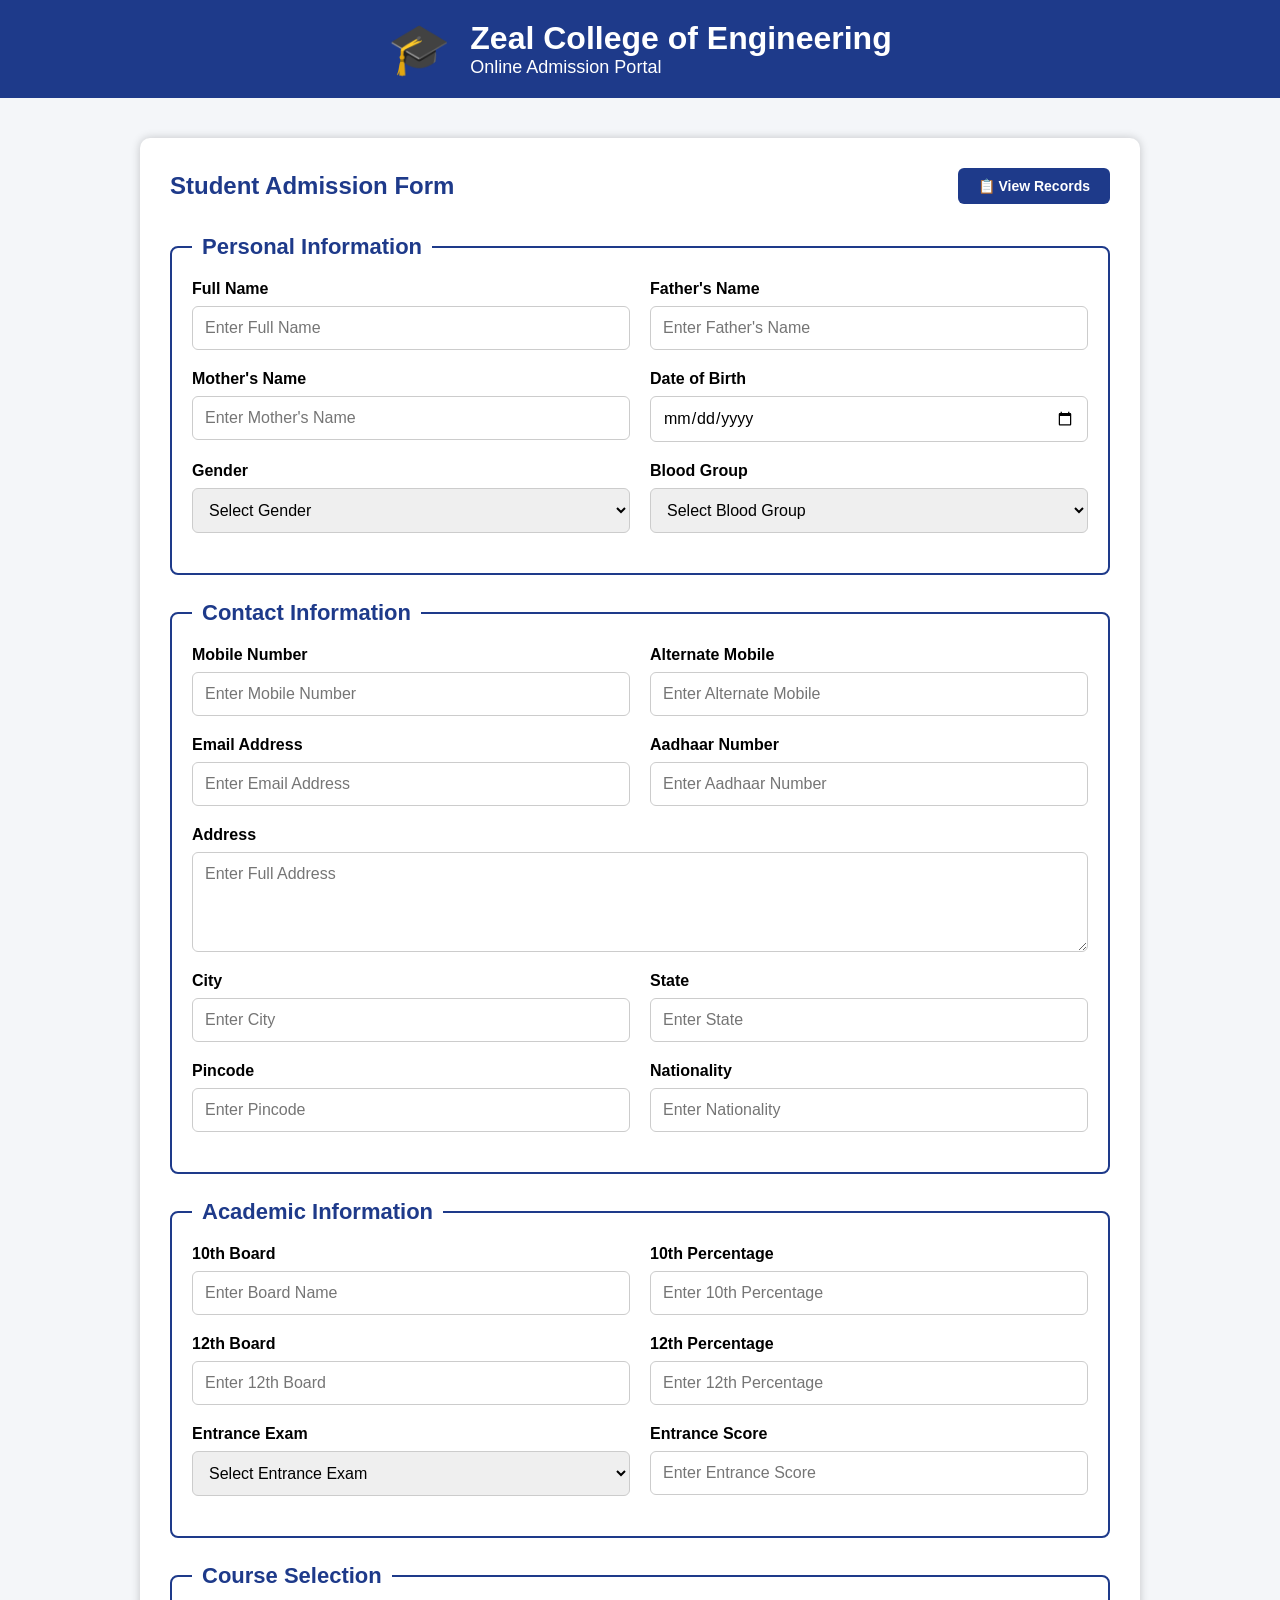
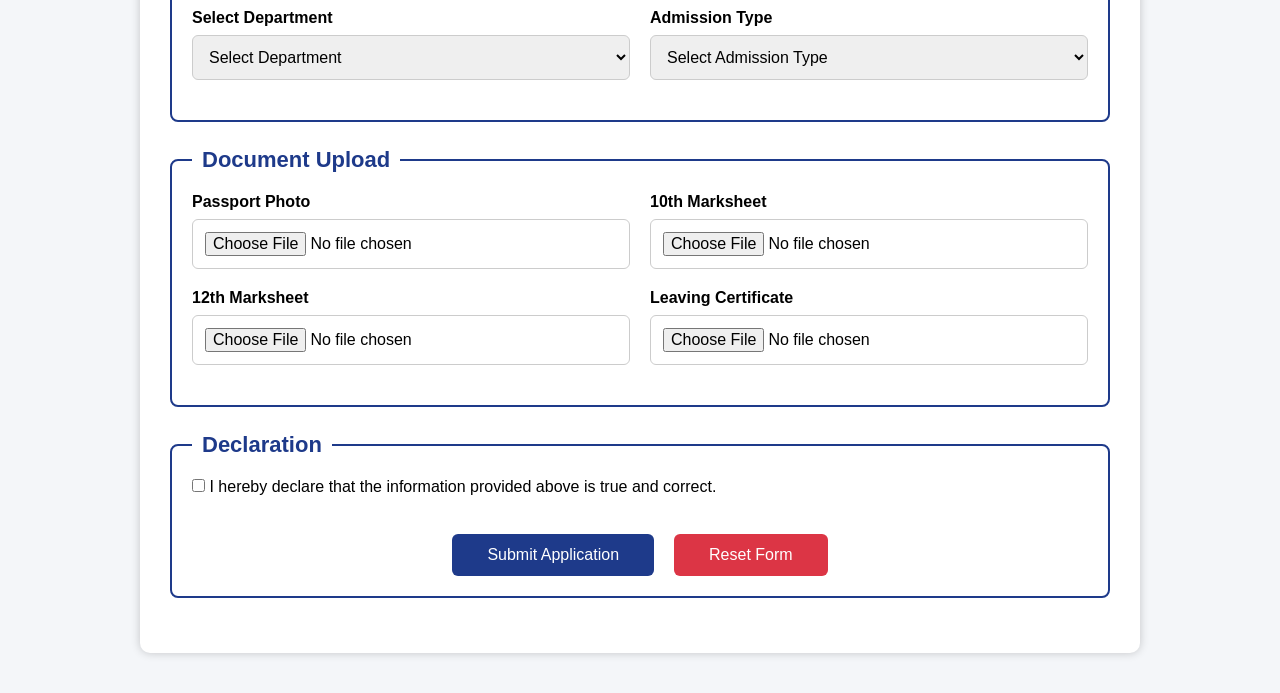
==== frontend/index.html @ 0646f6d4 "Initial commit" ====
<!DOCTYPE html>
<html lang="en">

<head>
    <meta charset="UTF-8">
    <meta name="viewport" content="width=device-width, initial-scale=1.0">
    <title>College Admission Form</title>

    <link rel="stylesheet" href="style.css">
</head>

<body>

    <!-- Header -->
    <header>

        <div class="logo">
            🎓
        </div>

        <div class="college-name">
            <h1>Zeal College of Engineering</h1>
            <p>Online Admission Portal</p>
        </div>

    </header>

    <!-- Main Container -->

    <div class="container">

        <div class="form-header-bar">
            <h2>Student Admission Form</h2>
            <a href="view.html" class="view-records-btn">📋 View Records</a>
        </div>
        <div id="errorMessage" class="error-box" style="display: none;"></div>

<form id="admissionForm">

    <fieldset>

        <legend>Personal Information</legend>
        

        <div class="form-group">

            <div class="input-box">
                <label>Full Name</label>
                <input type="text" id="fullName" placeholder="Enter Full Name" required>
            </div>

            <div class="input-box">
                <label>Father's Name</label>
                <input type="text" id="fatherName" placeholder="Enter Father's Name" required>
            </div>

        </div>

        <div class="form-group">

            <div class="input-box">
                <label>Mother's Name</label>
                <input type="text" id="motherName" placeholder="Enter Mother's Name" required>
            </div>

            <div class="input-box">
                <label>Date of Birth</label>
                <input type="date" id="dob" required>
            </div>

        </div>

        <div class="form-group">

            <div class="input-box">
                <label>Gender</label>

               <select id="gender" required>
             <option value="">Select Gender</option>
             <option>Male</option>
             <option>Female</option>
             <option>Other</option>
                 </select>

            </div>

            <div class="input-box">
                <label>Blood Group</label>

               <select id="bloodGroup" required>
                  <option value="">Select Blood Group</option>
                  <option>A+</option>
                  <option>A-</option>
                  <option>B+</option>
                  <option>B-</option>
                  <option>AB+</option>
                  <option>AB-</option>
                  <option>O+</option>
                  <option>O-</option>
              </select>

            </div>

        </div>

    </fieldset>
    <fieldset>

    <legend>Contact Information</legend>

    <div class="form-group">

        <div class="input-box">
            <label>Mobile Number</label>
           <input type="tel" id="mobile" placeholder="Enter Mobile Number" required>
        </div>

        <div class="input-box">
            <label>Alternate Mobile</label>
           <input type="tel" id="altMobile" placeholder="Enter Alternate Mobile">
        </div>

    </div>

    <div class="form-group">

        <div class="input-box">
            <label>Email Address</label>
         <input type="email" id="email" placeholder="Enter Email Address" required>
        </div>

        <div class="input-box">
            <label>Aadhaar Number</label>
            <input type="text" id="aadhaar" placeholder="Enter Aadhaar Number" required>
        </div>

    </div>

    <div class="form-group">

        <div class="input-box">
            <label>Address</label>
            <textarea id="address" placeholder="Enter Full Address" required></textarea>
        </div>

    </div>

    <div class="form-group">

        <div class="input-box">
            <label>City</label>
           <input type="text" id="city" placeholder="Enter City" required>
        </div>

        <div class="input-box">
            <label>State</label>
            <input type="text" id="state" placeholder="Enter State" required>
        </div>

    </div>

    <div class="form-group">

        <div class="input-box">
            <label>Pincode</label>
          <input type="text" id="pincode" placeholder="Enter Pincode" required>
        </div>

        <div class="input-box">
            <label>Nationality</label>
            <input type="text" id="nationality" placeholder="Enter Nationality" required>
        </div>

    </div>

</fieldset>
<fieldset>

    <legend>Academic Information</legend>

    <div class="form-group">

        <div class="input-box">
            <label>10th Board</label>
       <input type="text" id="board10" placeholder="Enter Board Name" required>
        </div>

        <div class="input-box">
            <label>10th Percentage</label>

                 <input
                       type="number"
                       id="percentage10"
                       placeholder="Enter 10th Percentage"
                       min="0"
                       max="100"
                       required>
              </div>

         </div>

    <div class="form-group">

        <div class="input-box">
            <label>12th Board</label>
            <input type="text" id="board12" placeholder="Enter 12th Board" required>
        </div>

        <div class="input-box">
            <label>12th Percentage</label>
           <input type="number" id="percentage12" placeholder="Enter 12th Percentage" min="0" max="100" required>
        </div>

    </div>

    <div class="form-group">

        <div class="input-box">
            <label>Entrance Exam</label>

            <select id="entranceExam" required>
                    <option value="">Select Entrance Exam</option>
                    <option>MHT-CET</option>
                    <option>JEE</option>
                    <option>NEET</option>
                    <option>Other</option>
            </select>
        </div>

        <div class="input-box">
            <label>Entrance Score</label>
           <input type="number" id="entranceScore" placeholder="Enter Entrance Score" required>
        </div>

    </div>

</fieldset>
<fieldset>

    <legend>Course Selection</legend>

    <div class="form-group">

        <div class="input-box">

            <label>Select Department</label>

           <select id="department" required>
                    <option value="">Select Department</option>
                    <option>Computer Engineering</option>
                    <option>Information Technology</option>
                    <option>Artificial Intelligence & Data Science</option>
                    <option>Electronics & Telecommunication</option>
                    <option>Mechanical Engineering</option>
                    <option>Civil Engineering</option>
           </select>

        </div>

        <div class="input-box">

            <label>Admission Type</label>

            <select id="admissionType" required>
                     <option value="">Select Admission Type</option>
                     <option>CAP</option>
                     <option>Management</option>
                     <option>NRI</option>
            </select>

        </div>

    </div>

</fieldset>
<fieldset>

    <legend>Document Upload</legend>

    <div class="form-group">

        <div class="input-box">
            <label>Passport Photo</label>
           <input type="file" id="photo" accept="image/*">
        </div>

        <div class="input-box">
            <label>10th Marksheet</label>
            <input type="file" id="marksheet10">
        </div>

    </div>

    <div class="form-group">

        <div class="input-box">
            <label>12th Marksheet</label>
            <input type="file" id="marksheet12">
        </div>

        <div class="input-box">
            <label>Leaving Certificate</label>
            <input type="file" id="leavingCertificate">
        </div>

    </div>

</fieldset>
<fieldset>

    <legend>Declaration</legend>

    <label>

       <input type="checkbox" id="declaration" required>

        I hereby declare that the information provided above is true and correct.

    </label>

    <br><br>

    <div class="button-group">

        <button type="submit" class="submit-btn">
            Submit Application
        </button>

        <button type="reset" class="reset-btn">
            Reset Form
        </button>

    </div>

</fieldset>

</form>

</div>

<script src="script.js"></script>

</body>
</html>
---- frontend/style.css ----
*{
    margin:0;
    padding:0;
    box-sizing:border-box;
    font-family:Arial, Helvetica, sans-serif;
}

body{
    background:#f4f6f9;
}

header{
    background:#1e3a8a;
    color:white;
    display:flex;
    align-items:center;
    justify-content:center;
    gap:20px;
    padding:20px;
}

.logo{
    font-size:50px;
}

.college-name h1{
    font-size:32px;
}

.college-name p{
    font-size:18px;
}

.container{
    width:80%;
    max-width:1000px;
    margin:40px auto;
    background:white;
    padding:30px;
    border-radius:10px;
    box-shadow:0 0 10px rgba(0,0,0,0.2);
}

.container h2{
    text-align:center;
    color:#1e3a8a;
}

form{
    margin-top:30px;
}

fieldset{
    border:2px solid #1e3a8a;
    padding:20px;
    border-radius:8px;
    margin-bottom:25px;
}

legend{
    font-size:22px;
    font-weight:bold;
    color:#1e3a8a;
    padding:0 10px;
}

.form-group{
    display:flex;
    gap:20px;
    margin-bottom:20px;
}

.input-box{
    flex:1;
    display:flex;
    flex-direction:column;
}

.input-box label{
    font-weight:bold;
    margin-bottom:8px;
}

.input-box input,
.input-box select{
    padding:12px;
    border:1px solid #ccc;
    border-radius:6px;
    font-size:16px;
}

.input-box input:focus,
.input-box select:focus{
    outline:none;
    border-color:#1e3a8a;
}

.input-box textarea{
    width:100%;
    min-height:100px;
    padding:12px;
    border:1px solid #ccc;
    border-radius:6px;
    font-size:16px;
    resize:vertical;
}

.input-box textarea:focus{
    outline:none;
    border-color:#1e3a8a;
}

.button-group{
    display:flex;
    justify-content:center;
    gap:20px;
    margin-top:20px;
}

.submit-btn,
.reset-btn{
    padding:12px 35px;
    border:none;
    border-radius:6px;
    font-size:16px;
    cursor:pointer;
    transition:.3s;
}

.submit-btn{
    background:#1e3a8a;
    color:white;
}

.submit-btn:hover{
    background:#163172;
}

.reset-btn{
    background:#dc3545;
    color:white;
}

.reset-btn:hover{
    background:#b02a37;
}

/* Form Header Bar */

.form-header-bar {
    display: flex;
    justify-content: space-between;
    align-items: center;
    margin-bottom: 20px;
    flex-wrap: wrap;
    gap: 15px;
}

.view-records-btn,
.add-btn,
.export-btn {
    background: #1e3a8a;
    color: white;
    text-decoration: none;
    padding: 10px 20px;
    border-radius: 6px;
    font-weight: bold;
    font-size: 14px;
    border: none;
    cursor: pointer;
    transition: background 0.3s ease, transform 0.2s ease;
    display: inline-flex;
    align-items: center;
    gap: 6px;
}

.export-btn {
    background: #059669;
}

.export-btn:hover {
    background: #047857;
    transform: translateY(-2px);
}

.view-records-btn:hover,
.add-btn:hover {
    background: #163172;
    transform: translateY(-2px);
}

.header-actions {
    display: flex;
    gap: 10px;
    align-items: center;
}

/* View Page Container Width */
.view-container {
    max-width: 1200px;
    width: 92%;
}

/* Admin Dashboard Grid & Cards */
.dashboard-grid {
    display: grid;
    grid-template-columns: repeat(auto-fit, minmax(160px, 1fr));
    gap: 15px;
    margin-top: 25px;
    margin-bottom: 25px;
}

.stat-card {
    background: white;
    padding: 18px 15px;
    border-radius: 10px;
    box-shadow: 0 4px 12px rgba(0, 0, 0, 0.05);
    display: flex;
    align-items: center;
    gap: 15px;
    border-left: 5px solid #1e3a8a;
    transition: transform 0.2s ease, box-shadow 0.2s ease;
}

.stat-card:hover {
    transform: translateY(-3px);
    box-shadow: 0 6px 16px rgba(0, 0, 0, 0.1);
}

.stat-icon {
    font-size: 28px;
    background: #f1f5f9;
    width: 48px;
    height: 48px;
    border-radius: 50%;
    display: flex;
    align-items: center;
    justify-content: center;
    flex-shrink: 0;
}

.stat-info h3 {
    font-size: 22px;
    color: #1e3a8a;
    font-weight: 700;
    line-height: 1.1;
}

.stat-info p {
    font-size: 12px;
    color: #64748b;
    margin-top: 4px;
    font-weight: 600;
}

/* Card Accent Colors */
.card-total { border-left-color: #1e3a8a; }
.card-comp { border-left-color: #2563eb; }
.card-it { border-left-color: #0284c7; }
.card-aids { border-left-color: #7c3aed; }
.card-mech { border-left-color: #d97706; }
.card-civil { border-left-color: #059669; }

/* Controls Bar (Search Box & Add Button) */
.controls-bar {
    display: flex;
    justify-content: space-between;
    align-items: center;
    margin-top: 25px;
    margin-bottom: 20px;
    gap: 15px;
    flex-wrap: wrap;
}

.search-box {
    position: relative;
    flex: 1;
    min-width: 250px;
    max-width: 450px;
}

.search-icon {
    position: absolute;
    left: 12px;
    top: 50%;
    transform: translateY(-50%);
    font-size: 16px;
    color: #666;
}

.search-box input {
    width: 100%;
    padding: 12px 12px 12px 38px;
    border: 2px solid #ddd;
    border-radius: 8px;
    font-size: 15px;
    transition: border-color 0.3s ease, box-shadow 0.3s ease;
}

.search-box input:focus {
    outline: none;
    border-color: #1e3a8a;
    box-shadow: 0 0 8px rgba(30, 58, 138, 0.2);
}

/* Responsive Table */
.table-responsive {
    width: 100%;
    overflow-x: auto;
    border-radius: 8px;
    box-shadow: 0 2px 8px rgba(0, 0, 0, 0.05);
}

table {
    width: 100%;
    border-collapse: collapse;
    margin-top: 10px;
    background: white;
}

table th {
    background: #1e3a8a;
    color: white;
    padding: 15px 12px;
    font-size: 15px;
    text-align: center;
    white-space: nowrap;
}

table td {
    padding: 14px 12px;
    border-bottom: 1px solid #e5e7eb;
    text-align: center;
    font-size: 14px;
    color: #333;
    vertical-align: middle;
}

table tr:nth-child(even) {
    background: #f8fafc;
}

table tr:hover {
    background: #eef2ff;
}

/* Badges */
.badge {
    padding: 5px 10px;
    border-radius: 20px;
    font-size: 13px;
    font-weight: bold;
    display: inline-block;
}

.badge-academic {
    background: #e0f2fe;
    color: #0369a1;
}

.badge-score {
    background: #fef3c7;
    color: #92400e;
}

/* Action Buttons */
.action-cell {
    white-space: nowrap;
}

.btn {
    padding: 6px 12px;
    border: none;
    border-radius: 5px;
    font-size: 13px;
    font-weight: bold;
    cursor: pointer;
    transition: background 0.2s ease, transform 0.1s ease;
    margin: 0 2px;
}

.btn:active {
    transform: scale(0.96);
}

.btn-view {
    background: #0ea5e9;
    color: white;
}

.btn-view:hover {
    background: #0284c7;
}

.btn-edit {
    background: #f59e0b;
    color: white;
}

.btn-edit:hover {
    background: #d97706;
}

.btn-download {
    background: #10b981;
    color: white;
}

.btn-download:hover {
    background: #059669;
}

.btn-delete {
    background: #ef4444;
    color: white;
}

.btn-delete:hover {
    background: #dc2626;
}

/* Empty State */
.empty-state {
    padding: 40px 20px !important;
    text-align: center;
    color: #64748b;
}

.empty-icon {
    font-size: 48px;
    margin-bottom: 10px;
}

.empty-state p {
    font-size: 16px;
    font-weight: 500;
}

/* Modal Styling */
.modal {
    display: none;
    position: fixed;
    top: 0;
    left: 0;
    width: 100%;
    height: 100%;
    background: rgba(0, 0, 0, 0.6);
    z-index: 1000;
    justify-content: center;
    align-items: center;
    padding: 20px;
    animation: fadeIn 0.3s ease;
}

@keyframes fadeIn {
    from { opacity: 0; }
    to { opacity: 1; }
}

.modal-content {
    background: white;
    width: 100%;
    max-width: 750px;
    max-height: 90vh;
    border-radius: 12px;
    overflow-y: auto;
    box-shadow: 0 10px 30px rgba(0, 0, 0, 0.3);
    animation: slideDown 0.3s ease;
    display: flex;
    flex-direction: column;
}

@keyframes slideDown {
    from { transform: translateY(-30px); }
    to { transform: translateY(0); }
}

.modal-header {
    background: #1e3a8a;
    color: white;
    padding: 18px 24px;
    display: flex;
    justify-content: space-between;
    align-items: center;
    border-top-left-radius: 12px;
    border-top-right-radius: 12px;
}

.modal-header h3 {
    margin: 0;
    font-size: 20px;
}

.close-btn {
    font-size: 28px;
    font-weight: bold;
    cursor: pointer;
    color: white;
    line-height: 1;
    transition: color 0.2s;
}

.close-btn:hover {
    color: #cbd5e1;
}

.modal-body {
    padding: 24px;
    display: flex;
    flex-direction: column;
    gap: 20px;
}

.detail-section {
    background: #f8fafc;
    border-left: 4px solid #1e3a8a;
    padding: 15px;
    border-radius: 6px;
}

.detail-section h4 {
    color: #1e3a8a;
    margin-bottom: 12px;
    font-size: 16px;
    border-bottom: 1px solid #e2e8f0;
    padding-bottom: 6px;
}

.detail-grid {
    display: grid;
    grid-template-columns: repeat(auto-fit, minmax(220px, 1fr));
    gap: 10px 15px;
    font-size: 14px;
    color: #334155;
}

.modal-footer {
    padding: 15px 24px;
    border-top: 1px solid #e2e8f0;
    display: flex;
    justify-content: flex-end;
}

.modal-close-btn {
    background: #64748b;
    color: white;
    border: none;
    padding: 10px 24px;
    border-radius: 6px;
    cursor: pointer;
    font-weight: bold;
    font-size: 14px;
    transition: background 0.2s;
}

.modal-close-btn:hover {
    background: #475569;
}

/* Error Message Box */

.error-box{
    background:#fdecea;
    color:#b00020;
    border-left:6px solid #dc3545;
    padding:15px 20px;
    margin-bottom:20px;
    border-radius:8px;
    font-size:16px;
    line-height:1.8;
    font-weight:500;
}

.error-box ul{
    margin-top:10px;
    margin-left:20px;
}

.error-box li{
    margin-bottom:5px;
}

/* Responsive Styles */
@media (max-width: 768px) {
    .form-group {
        flex-direction: column;
        gap: 15px;
    }

    .container {
        width: 95%;
        padding: 20px;
    }

    .controls-bar {
        flex-direction: column;
        align-items: stretch;
    }

    .search-box {
        max-width: 100%;
    }

    .detail-grid {
        grid-template-columns: 1fr;
    }

    .modal-profile-card {
        flex-direction: column;
        text-align: center;
    }
}

/* Student Passport Photo & Modal Profile Header */
.modal-profile-card {
    display: flex;
    align-items: center;
    gap: 20px;
    background: #f1f5f9;
    padding: 16px 20px;
    border-radius: 10px;
    border: 1px solid #e2e8f0;
}

.passport-photo-wrapper {
    width: 100px;
    height: 120px;
    border-radius: 8px;
    overflow: hidden;
    background: #e2e8f0;
    display: flex;
    justify-content: center;
    align-items: center;
    border: 3px solid #1e3a8a;
    box-shadow: 0 4px 10px rgba(0, 0, 0, 0.1);
    flex-shrink: 0;
}

.passport-photo-img {
    width: 100%;
    height: 100%;
    object-fit: cover;
}

.passport-photo-placeholder {
    font-size: 40px;
    color: #94a3b8;
}

.modal-profile-info {
    display: flex;
    flex-direction: column;
    gap: 4px;
}

.modal-profile-info h3 {
    margin: 0;
    color: #1e3a8a;
    font-size: 22px;
}

.modal-profile-info p {
    margin: 0;
    color: #475569;
    font-size: 14px;
    font-weight: 500;
}

/* Document View Action Buttons */
.document-grid {
    display: grid;
    grid-template-columns: repeat(auto-fit, minmax(220px, 1fr));
    gap: 12px;
    margin-top: 8px;
}

.doc-btn {
    display: inline-flex;
    align-items: center;
    justify-content: center;
    gap: 8px;
    padding: 10px 16px;
    border-radius: 6px;
    font-size: 13px;
    font-weight: 600;
    text-decoration: none;
    transition: all 0.2s ease;
    cursor: pointer;
    box-shadow: 0 2px 4px rgba(0,0,0,0.05);
}

.doc-btn-photo {
    background: #3b82f6;
    color: white;
}
.doc-btn-photo:hover {
    background: #2563eb;
    color: white;
}

.doc-btn-pdf {
    background: #0d9488;
    color: white;
}
.doc-btn-pdf:hover {
    background: #0f766e;
    color: white;
}

.doc-btn-disabled {
    background: #e2e8f0;
    color: #94a3b8;
    border: 1px dashed #cbd5e1;
    cursor: not-allowed;
    box-shadow: none;
}

/* Delete Confirmation Modal Styling */
.delete-modal-content {
    max-width: 440px;
    text-align: center;
    padding: 24px;
    border-radius: 12px;
}

.delete-modal-header {
    display: flex;
    flex-direction: column;
    align-items: center;
    gap: 8px;
    margin-bottom: 12px;
}

.delete-icon {
    font-size: 42px;
}

.delete-modal-header h3 {
    margin: 0;
    color: #991b1b;
    font-size: 20px;
}

.delete-modal-body p {
    color: #475569;
    font-size: 15px;
    line-height: 1.5;
    margin-bottom: 24px;
}

.delete-modal-footer {
    display: flex;
    justify-content: center;
    gap: 12px;
}

.btn-cancel {
    background: #e2e8f0;
    color: #334155;
    border: none;
    padding: 10px 22px;
    border-radius: 6px;
    font-weight: 600;
    font-size: 14px;
    cursor: pointer;
    transition: background 0.2s;
}
.btn-cancel:hover {
    background: #cbd5e1;
}

.btn-confirm-delete {
    background: #dc2626;
    color: white;
    border: none;
    padding: 10px 22px;
    border-radius: 6px;
    font-weight: 600;
    font-size: 14px;
    cursor: pointer;
    transition: background 0.2s;
}
.btn-confirm-delete:hover {
    background: #b91c1c;
}

/* Toast Notifications Container & Styling */
.toast-container {
    position: fixed;
    bottom: 24px;
    right: 24px;
    z-index: 2000;
    display: flex;
    flex-direction: column;
    gap: 10px;
}

.toast {
    display: flex;
    align-items: center;
    gap: 10px;
    padding: 14px 20px;
    border-radius: 8px;
    color: white;
    font-weight: 600;
    font-size: 14px;
    box-shadow: 0 4px 14px rgba(0, 0, 0, 0.18);
    animation: toastIn 0.3s ease forwards;
}

.toast-success {
    background: #059669; /* Emerald Green */
}

.toast-error {
    background: #dc2626; /* Crimson Red */
}

@keyframes toastIn {
    from { opacity: 0; transform: translateY(20px); }
    to { opacity: 1; transform: translateY(0); }
}

.toast-fade-out {
    animation: toastOut 0.3s ease forwards;
}

@keyframes toastOut {
    from { opacity: 1; transform: translateY(0); }
    to { opacity: 0; transform: translateY(20px); }
}

/* Analytics Dashboard Tags & Micro-animations */
.growth-tag {
    display: inline-block;
    font-size: 11px;
    font-weight: 600;
    padding: 3px 8px;
    border-radius: 12px;
    margin-top: 6px;
}

.tag-positive {
    background: #dcfce7;
    color: #15803d;
}

.tag-neutral {
    background: #e2e8f0;
    color: #475569;
}

.tag-info {
    background: #dbeafe;
    color: #1d4ed8;
}

/* Charts Grid Layout */
.charts-grid {
    display: grid;
    grid-template-columns: repeat(auto-fit, minmax(420px, 1fr));
    gap: 20px;
    margin-top: 25px;
    margin-bottom: 25px;
}

.chart-card {
    background: white;
    padding: 20px;
    border-radius: 12px;
    box-shadow: 0 4px 15px rgba(0, 0, 0, 0.05);
    border: 1px solid #e2e8f0;
    transition: transform 0.2s ease, box-shadow 0.2s ease;
}

.chart-card:hover {
    transform: translateY(-2px);
    box-shadow: 0 8px 25px rgba(0, 0, 0, 0.08);
}

.chart-card h4 {
    color: #1e3a8a;
    font-size: 16px;
    margin-bottom: 15px;
    padding-bottom: 8px;
    border-bottom: 2px solid #f1f5f9;
}

.chart-container {
    position: relative;
    height: 260px;
    width: 100%;
}

/* Key Statistics Panel */
.key-stats-panel {
    display: grid;
    grid-template-columns: repeat(auto-fit, minmax(190px, 1fr));
    gap: 15px;
    margin-bottom: 25px;
}

.key-stat-box {
    background: linear-gradient(135deg, #ffffff 0%, #f8fafc 100%);
    border: 1px solid #e2e8f0;
    padding: 16px;
    border-radius: 10px;
    display: flex;
    align-items: center;
    gap: 14px;
    box-shadow: 0 2px 8px rgba(0, 0, 0, 0.04);
}

.key-stat-icon {
    font-size: 28px;
    background: #e0e7ff;
    padding: 10px;
    border-radius: 10px;
    display: flex;
    align-items: center;
    justify-content: center;
}

.key-stat-box small {
    color: #64748b;
    font-size: 12px;
    font-weight: 500;
    display: block;
    margin-bottom: 2px;
}

.key-stat-box h4 {
    color: #1e3a8a;
    font-size: 15px;
    margin: 0;
    font-weight: 700;
}

/* Multi-Filter Controls Bar */
.filter-controls {
    display: flex;
    gap: 10px;
    flex-wrap: wrap;
}

.filter-select {
    padding: 10px 14px;
    border: 1px solid #cbd5e1;
    border-radius: 8px;
    font-size: 13px;
    color: #334155;
    background: white;
    outline: none;
    cursor: pointer;
    transition: border-color 0.2s;
}

.filter-select:focus {
    border-color: #2563eb;
}

/* Dark Mode Theme Variables */
body.dark-mode {
    background-color: #0f172a !important;
    color: #f8fafc !important;
}

body.dark-mode .container,
body.dark-mode .profile-card,
body.dark-mode .chart-card,
body.dark-mode .status-banner-card,
body.dark-mode .timeline-container,
body.dark-mode .key-stat-box,
body.dark-mode table,
body.dark-mode .modal-content {
    background-color: #1e293b !important;
    color: #f8fafc !important;
    border-color: #334155 !important;
}

body.dark-mode h1, body.dark-mode h2, body.dark-mode h3, body.dark-mode h4, body.dark-mode td {
    color: #f8fafc !important;
}

/* Floating AI Chatbot Widget */
.ai-widget-fab {
    position: fixed;
    bottom: 25px;
    right: 25px;
    background: linear-gradient(135deg, #2563eb 0%, #0d9488 100%);
    color: white;
    border: none;
    border-radius: 30px;
    padding: 12px 20px;
    font-size: 14px;
    font-weight: 700;
    cursor: pointer;
    box-shadow: 0 10px 25px rgba(37, 99, 235, 0.4);
    z-index: 9999;
    display: flex;
    align-items: center;
    gap: 8px;
    transition: transform 0.2s;
}

.ai-widget-fab:hover {
    transform: scale(1.05);
}

.ai-chat-window {
    position: fixed;
    bottom: 85px;
    right: 25px;
    width: 360px;
    height: 480px;
    background: white;
    border-radius: 16px;
    box-shadow: 0 15px 35px rgba(0,0,0,0.2);
    border: 1px solid #cbd5e1;
    z-index: 9999;
    display: flex;
    flex-direction: column;
    overflow: hidden;
}

.ai-chat-header {
    background: #1e3a8a;
    color: white;
    padding: 14px 18px;
    display: flex;
    justify-content: space-between;
    align-items: center;
}

.ai-chat-header h4 { margin: 0; font-size: 15px; color: white !important; }

.ai-chat-body {
    flex: 1;
    padding: 15px;
    overflow-y: auto;
    display: flex;
    flex-direction: column;
    gap: 10px;
    background: #f8fafc;
}

.ai-msg {
    max-width: 80%;
    padding: 9px 13px;
    border-radius: 12px;
    font-size: 13px;
    line-height: 1.4;
}

.ai-msg-bot {
    background: #e0e7ff;
    color: #1e3a8a;
    align-self: flex-start;
    border-bottom-left-radius: 2px;
}

.ai-msg-user {
    background: #2563eb;
    color: white;
    align-self: flex-end;
    border-bottom-right-radius: 2px;
}

.ai-chat-footer {
    display: flex;
    padding: 10px;
    background: white;
    border-top: 1px solid #e2e8f0;
}

.ai-chat-footer input {
    flex: 1;
    padding: 8px 12px;
    border: 1px solid #cbd5e1;
    border-radius: 20px;
    font-size: 13px;
    outline: none;
}

.ai-chat-footer button {
    background: #2563eb;
    color: white;
    border: none;
    border-radius: 50%;
    width: 34px;
    height: 34px;
    margin-left: 8px;
    cursor: pointer;
}
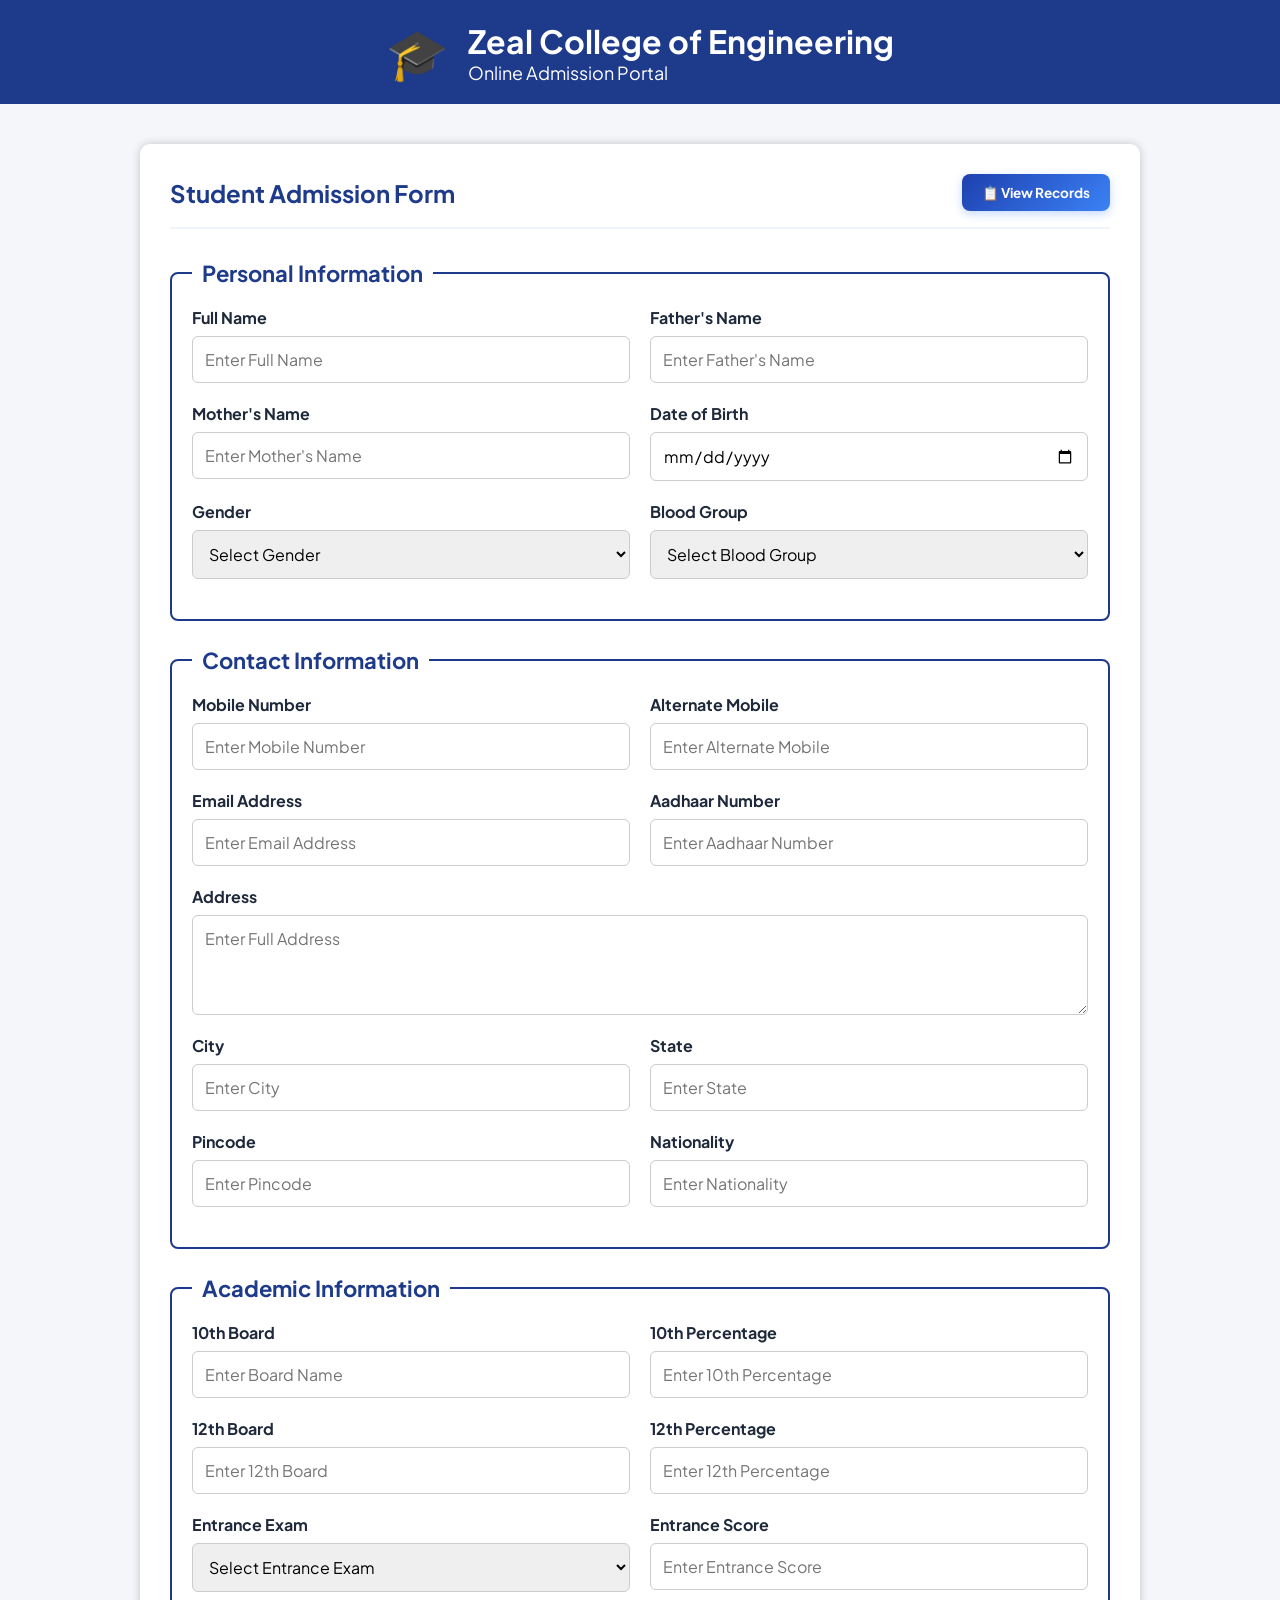
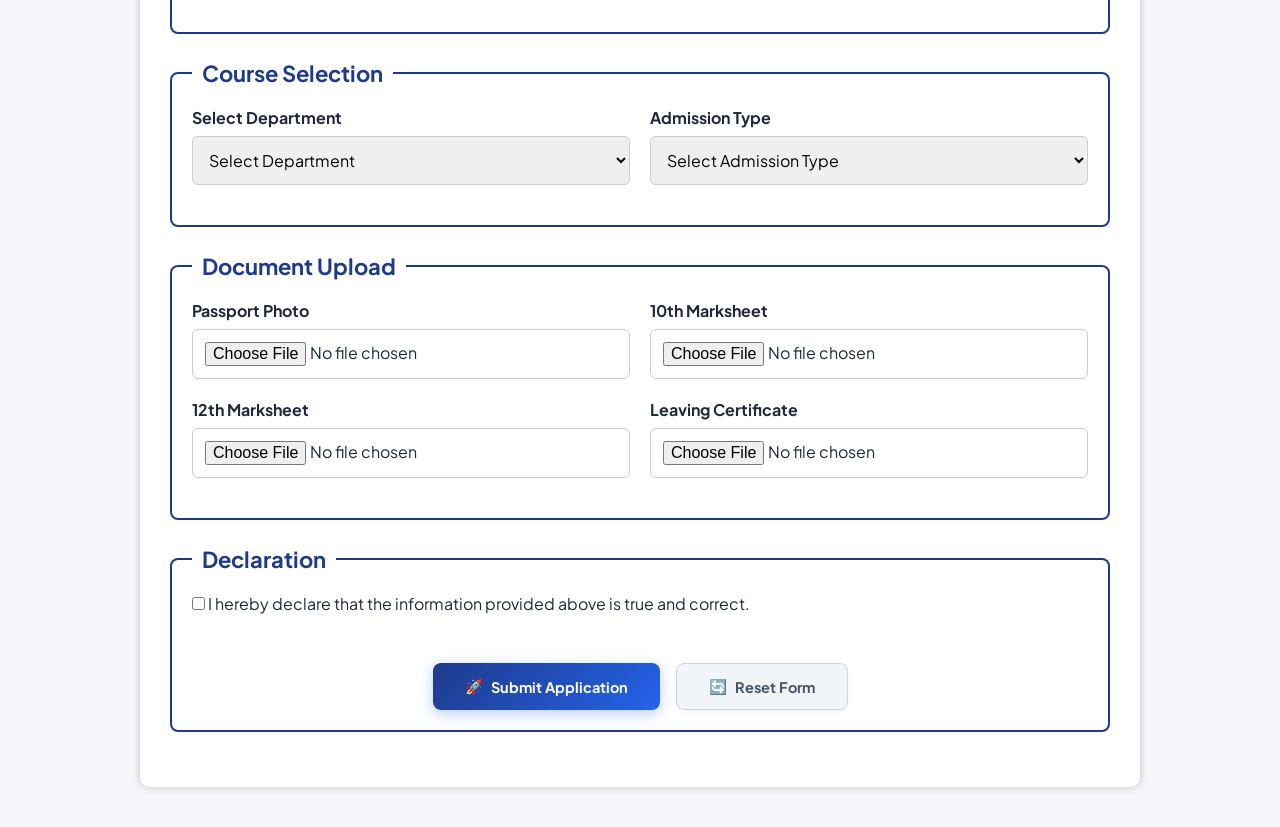
==== commit 1c70ba86: "Update Attendence System" ====
--- a/frontend/index.html
+++ b/frontend/index.html
@@ -323,11 +323,11 @@
     <div class="button-group">
 
         <button type="submit" class="submit-btn">
-            Submit Application
+            <span>🚀</span> Submit Application
         </button>
 
         <button type="reset" class="reset-btn">
-            Reset Form
+            <span>🔄</span> Reset Form
         </button>
 
     </div>
--- a/frontend/style.css
+++ b/frontend/style.css
@@ -1,1094 +1,3365 @@
-*{
-    margin:0;
-    padding:0;
-    box-sizing:border-box;
-    font-family:Arial, Helvetica, sans-serif;
-}
-
-body{
-    background:#f4f6f9;
-}
-
-header{
-    background:#1e3a8a;
-    color:white;
-    display:flex;
-    align-items:center;
-    justify-content:center;
-    gap:20px;
-    padding:20px;
-}
-
-.logo{
-    font-size:50px;
-}
-
-.college-name h1{
-    font-size:32px;
-}
-
-.college-name p{
-    font-size:18px;
-}
-
-.container{
-    width:80%;
-    max-width:1000px;
-    margin:40px auto;
-    background:white;
-    padding:30px;
-    border-radius:10px;
-    box-shadow:0 0 10px rgba(0,0,0,0.2);
-}
-
-.container h2{
-    text-align:center;
-    color:#1e3a8a;
-}
-
-form{
-    margin-top:30px;
-}
-
-fieldset{
-    border:2px solid #1e3a8a;
-    padding:20px;
-    border-radius:8px;
-    margin-bottom:25px;
-}
-
-legend{
-    font-size:22px;
-    font-weight:bold;
-    color:#1e3a8a;
-    padding:0 10px;
-}
-
-.form-group{
-    display:flex;
-    gap:20px;
-    margin-bottom:20px;
-}
-
-.input-box{
-    flex:1;
-    display:flex;
-    flex-direction:column;
-}
-
-.input-box label{
-    font-weight:bold;
-    margin-bottom:8px;
-}
-
-.input-box input,
-.input-box select{
-    padding:12px;
-    border:1px solid #ccc;
-    border-radius:6px;
-    font-size:16px;
-}
-
-.input-box input:focus,
-.input-box select:focus{
-    outline:none;
-    border-color:#1e3a8a;
-}
-
-.input-box textarea{
-    width:100%;
-    min-height:100px;
-    padding:12px;
-    border:1px solid #ccc;
-    border-radius:6px;
-    font-size:16px;
-    resize:vertical;
-}
-
-.input-box textarea:focus{
-    outline:none;
-    border-color:#1e3a8a;
-}
-
-.button-group{
-    display:flex;
-    justify-content:center;
-    gap:20px;
-    margin-top:20px;
-}
-
-.submit-btn,
-.reset-btn{
-    padding:12px 35px;
-    border:none;
-    border-radius:6px;
-    font-size:16px;
-    cursor:pointer;
-    transition:.3s;
-}
-
-.submit-btn{
-    background:#1e3a8a;
-    color:white;
-}
-
-.submit-btn:hover{
-    background:#163172;
-}
-
-.reset-btn{
-    background:#dc3545;
-    color:white;
-}
-
-.reset-btn:hover{
-    background:#b02a37;
-}
-
-/* Form Header Bar */
-
-.form-header-bar {
-    display: flex;
-    justify-content: space-between;
-    align-items: center;
-    margin-bottom: 20px;
-    flex-wrap: wrap;
-    gap: 15px;
-}
-
-.view-records-btn,
-.add-btn,
-.export-btn {
-    background: #1e3a8a;
-    color: white;
-    text-decoration: none;
-    padding: 10px 20px;
-    border-radius: 6px;
-    font-weight: bold;
-    font-size: 14px;
-    border: none;
-    cursor: pointer;
-    transition: background 0.3s ease, transform 0.2s ease;
-    display: inline-flex;
-    align-items: center;
-    gap: 6px;
-}
-
-.export-btn {
-    background: #059669;
-}
-
-.export-btn:hover {
-    background: #047857;
-    transform: translateY(-2px);
-}
-
-.view-records-btn:hover,
-.add-btn:hover {
-    background: #163172;
-    transform: translateY(-2px);
-}
-
-.header-actions {
-    display: flex;
-    gap: 10px;
-    align-items: center;
-}
-
-/* View Page Container Width */
-.view-container {
-    max-width: 1200px;
-    width: 92%;
-}
-
-/* Admin Dashboard Grid & Cards */
-.dashboard-grid {
-    display: grid;
-    grid-template-columns: repeat(auto-fit, minmax(160px, 1fr));
-    gap: 15px;
-    margin-top: 25px;
-    margin-bottom: 25px;
-}
-
-.stat-card {
-    background: white;
-    padding: 18px 15px;
-    border-radius: 10px;
-    box-shadow: 0 4px 12px rgba(0, 0, 0, 0.05);
-    display: flex;
-    align-items: center;
-    gap: 15px;
-    border-left: 5px solid #1e3a8a;
-    transition: transform 0.2s ease, box-shadow 0.2s ease;
-}
-
-.stat-card:hover {
-    transform: translateY(-3px);
-    box-shadow: 0 6px 16px rgba(0, 0, 0, 0.1);
-}
-
-.stat-icon {
-    font-size: 28px;
-    background: #f1f5f9;
-    width: 48px;
-    height: 48px;
-    border-radius: 50%;
-    display: flex;
-    align-items: center;
-    justify-content: center;
-    flex-shrink: 0;
-}
-
-.stat-info h3 {
-    font-size: 22px;
-    color: #1e3a8a;
-    font-weight: 700;
-    line-height: 1.1;
-}
-
-.stat-info p {
-    font-size: 12px;
-    color: #64748b;
-    margin-top: 4px;
-    font-weight: 600;
-}
-
-/* Card Accent Colors */
-.card-total { border-left-color: #1e3a8a; }
-.card-comp { border-left-color: #2563eb; }
-.card-it { border-left-color: #0284c7; }
-.card-aids { border-left-color: #7c3aed; }
-.card-mech { border-left-color: #d97706; }
-.card-civil { border-left-color: #059669; }
-
-/* Controls Bar (Search Box & Add Button) */
-.controls-bar {
-    display: flex;
-    justify-content: space-between;
-    align-items: center;
-    margin-top: 25px;
-    margin-bottom: 20px;
-    gap: 15px;
-    flex-wrap: wrap;
-}
-
-.search-box {
-    position: relative;
-    flex: 1;
-    min-width: 250px;
-    max-width: 450px;
-}
-
-.search-icon {
-    position: absolute;
-    left: 12px;
-    top: 50%;
-    transform: translateY(-50%);
-    font-size: 16px;
-    color: #666;
-}
-
-.search-box input {
-    width: 100%;
-    padding: 12px 12px 12px 38px;
-    border: 2px solid #ddd;
-    border-radius: 8px;
-    font-size: 15px;
-    transition: border-color 0.3s ease, box-shadow 0.3s ease;
-}
-
-.search-box input:focus {
-    outline: none;
-    border-color: #1e3a8a;
-    box-shadow: 0 0 8px rgba(30, 58, 138, 0.2);
-}
-
-/* Responsive Table */
-.table-responsive {
-    width: 100%;
-    overflow-x: auto;
-    border-radius: 8px;
-    box-shadow: 0 2px 8px rgba(0, 0, 0, 0.05);
-}
-
-table {
-    width: 100%;
-    border-collapse: collapse;
-    margin-top: 10px;
-    background: white;
-}
-
-table th {
-    background: #1e3a8a;
-    color: white;
-    padding: 15px 12px;
-    font-size: 15px;
-    text-align: center;
-    white-space: nowrap;
-}
-
-table td {
-    padding: 14px 12px;
-    border-bottom: 1px solid #e5e7eb;
-    text-align: center;
-    font-size: 14px;
-    color: #333;
-    vertical-align: middle;
-}
-
-table tr:nth-child(even) {
-    background: #f8fafc;
-}
-
-table tr:hover {
-    background: #eef2ff;
-}
-
-/* Badges */
-.badge {
-    padding: 5px 10px;
-    border-radius: 20px;
-    font-size: 13px;
-    font-weight: bold;
-    display: inline-block;
-}
-
-.badge-academic {
-    background: #e0f2fe;
-    color: #0369a1;
-}
-
-.badge-score {
-    background: #fef3c7;
-    color: #92400e;
-}
-
-/* Action Buttons */
-.action-cell {
-    white-space: nowrap;
-}
-
-.btn {
-    padding: 6px 12px;
-    border: none;
-    border-radius: 5px;
-    font-size: 13px;
-    font-weight: bold;
-    cursor: pointer;
-    transition: background 0.2s ease, transform 0.1s ease;
-    margin: 0 2px;
-}
-
-.btn:active {
-    transform: scale(0.96);
-}
-
-.btn-view {
-    background: #0ea5e9;
-    color: white;
-}
-
-.btn-view:hover {
-    background: #0284c7;
-}
-
-.btn-edit {
-    background: #f59e0b;
-    color: white;
-}
-
-.btn-edit:hover {
-    background: #d97706;
-}
-
-.btn-download {
-    background: #10b981;
-    color: white;
-}
-
-.btn-download:hover {
-    background: #059669;
-}
-
-.btn-delete {
-    background: #ef4444;
-    color: white;
-}
-
-.btn-delete:hover {
-    background: #dc2626;
-}
-
-/* Empty State */
-.empty-state {
-    padding: 40px 20px !important;
-    text-align: center;
-    color: #64748b;
-}
-
-.empty-icon {
-    font-size: 48px;
-    margin-bottom: 10px;
-}
-
-.empty-state p {
-    font-size: 16px;
-    font-weight: 500;
-}
-
-/* Modal Styling */
-.modal {
-    display: none;
-    position: fixed;
-    top: 0;
-    left: 0;
-    width: 100%;
-    height: 100%;
-    background: rgba(0, 0, 0, 0.6);
-    z-index: 1000;
-    justify-content: center;
-    align-items: center;
-    padding: 20px;
-    animation: fadeIn 0.3s ease;
-}
-
-@keyframes fadeIn {
-    from { opacity: 0; }
-    to { opacity: 1; }
-}
-
-.modal-content {
-    background: white;
-    width: 100%;
-    max-width: 750px;
-    max-height: 90vh;
-    border-radius: 12px;
-    overflow-y: auto;
-    box-shadow: 0 10px 30px rgba(0, 0, 0, 0.3);
-    animation: slideDown 0.3s ease;
-    display: flex;
-    flex-direction: column;
-}
-
-@keyframes slideDown {
-    from { transform: translateY(-30px); }
-    to { transform: translateY(0); }
-}
-
-.modal-header {
-    background: #1e3a8a;
-    color: white;
-    padding: 18px 24px;
-    display: flex;
-    justify-content: space-between;
-    align-items: center;
-    border-top-left-radius: 12px;
-    border-top-right-radius: 12px;
-}
-
-.modal-header h3 {
-    margin: 0;
-    font-size: 20px;
-}
-
-.close-btn {
-    font-size: 28px;
-    font-weight: bold;
-    cursor: pointer;
-    color: white;
-    line-height: 1;
-    transition: color 0.2s;
-}
-
-.close-btn:hover {
-    color: #cbd5e1;
-}
-
-.modal-body {
-    padding: 24px;
-    display: flex;
-    flex-direction: column;
-    gap: 20px;
-}
-
-.detail-section {
-    background: #f8fafc;
-    border-left: 4px solid #1e3a8a;
-    padding: 15px;
-    border-radius: 6px;
-}
-
-.detail-section h4 {
-    color: #1e3a8a;
-    margin-bottom: 12px;
-    font-size: 16px;
-    border-bottom: 1px solid #e2e8f0;
-    padding-bottom: 6px;
-}
-
-.detail-grid {
-    display: grid;
-    grid-template-columns: repeat(auto-fit, minmax(220px, 1fr));
-    gap: 10px 15px;
-    font-size: 14px;
-    color: #334155;
-}
-
-.modal-footer {
-    padding: 15px 24px;
-    border-top: 1px solid #e2e8f0;
-    display: flex;
-    justify-content: flex-end;
-}
-
-.modal-close-btn {
-    background: #64748b;
-    color: white;
-    border: none;
-    padding: 10px 24px;
-    border-radius: 6px;
-    cursor: pointer;
-    font-weight: bold;
-    font-size: 14px;
-    transition: background 0.2s;
-}
-
-.modal-close-btn:hover {
-    background: #475569;
-}
-
-/* Error Message Box */
-
-.error-box{
-    background:#fdecea;
-    color:#b00020;
-    border-left:6px solid #dc3545;
-    padding:15px 20px;
-    margin-bottom:20px;
-    border-radius:8px;
-    font-size:16px;
-    line-height:1.8;
-    font-weight:500;
-}
-
-.error-box ul{
-    margin-top:10px;
-    margin-left:20px;
-}
-
-.error-box li{
-    margin-bottom:5px;
-}
-
-/* Responsive Styles */
-@media (max-width: 768px) {
-    .form-group {
-        flex-direction: column;
-        gap: 15px;
-    }
-
-    .container {
-        width: 95%;
-        padding: 20px;
-    }
-
-    .controls-bar {
-        flex-direction: column;
-        align-items: stretch;
-    }
-
-    .search-box {
-        max-width: 100%;
-    }
-
-    .detail-grid {
-        grid-template-columns: 1fr;
-    }
-
-    .modal-profile-card {
-        flex-direction: column;
-        text-align: center;
-    }
-}
-
-/* Student Passport Photo & Modal Profile Header */
-.modal-profile-card {
-    display: flex;
-    align-items: center;
-    gap: 20px;
-    background: #f1f5f9;
-    padding: 16px 20px;
-    border-radius: 10px;
-    border: 1px solid #e2e8f0;
-}
-
-.passport-photo-wrapper {
-    width: 100px;
-    height: 120px;
-    border-radius: 8px;
-    overflow: hidden;
-    background: #e2e8f0;
-    display: flex;
-    justify-content: center;
-    align-items: center;
-    border: 3px solid #1e3a8a;
-    box-shadow: 0 4px 10px rgba(0, 0, 0, 0.1);
-    flex-shrink: 0;
-}
-
-.passport-photo-img {
-    width: 100%;
-    height: 100%;
-    object-fit: cover;
-}
-
-.passport-photo-placeholder {
-    font-size: 40px;
-    color: #94a3b8;
-}
-
-.modal-profile-info {
-    display: flex;
-    flex-direction: column;
-    gap: 4px;
-}
-
-.modal-profile-info h3 {
-    margin: 0;
-    color: #1e3a8a;
-    font-size: 22px;
-}
-
-.modal-profile-info p {
-    margin: 0;
-    color: #475569;
-    font-size: 14px;
-    font-weight: 500;
-}
-
-/* Document View Action Buttons */
-.document-grid {
-    display: grid;
-    grid-template-columns: repeat(auto-fit, minmax(220px, 1fr));
-    gap: 12px;
-    margin-top: 8px;
-}
-
-.doc-btn {
-    display: inline-flex;
-    align-items: center;
-    justify-content: center;
-    gap: 8px;
-    padding: 10px 16px;
-    border-radius: 6px;
-    font-size: 13px;
-    font-weight: 600;
-    text-decoration: none;
-    transition: all 0.2s ease;
-    cursor: pointer;
-    box-shadow: 0 2px 4px rgba(0,0,0,0.05);
-}
-
-.doc-btn-photo {
-    background: #3b82f6;
-    color: white;
-}
-.doc-btn-photo:hover {
-    background: #2563eb;
-    color: white;
-}
-
-.doc-btn-pdf {
-    background: #0d9488;
-    color: white;
-}
-.doc-btn-pdf:hover {
-    background: #0f766e;
-    color: white;
-}
-
-.doc-btn-disabled {
-    background: #e2e8f0;
-    color: #94a3b8;
-    border: 1px dashed #cbd5e1;
-    cursor: not-allowed;
-    box-shadow: none;
-}
-
-/* Delete Confirmation Modal Styling */
-.delete-modal-content {
-    max-width: 440px;
-    text-align: center;
-    padding: 24px;
-    border-radius: 12px;
-}
-
-.delete-modal-header {
-    display: flex;
-    flex-direction: column;
-    align-items: center;
-    gap: 8px;
-    margin-bottom: 12px;
-}
-
-.delete-icon {
-    font-size: 42px;
-}
-
-.delete-modal-header h3 {
-    margin: 0;
-    color: #991b1b;
-    font-size: 20px;
-}
-
-.delete-modal-body p {
-    color: #475569;
-    font-size: 15px;
-    line-height: 1.5;
-    margin-bottom: 24px;
-}
-
-.delete-modal-footer {
-    display: flex;
-    justify-content: center;
-    gap: 12px;
-}
-
-.btn-cancel {
-    background: #e2e8f0;
-    color: #334155;
-    border: none;
-    padding: 10px 22px;
-    border-radius: 6px;
-    font-weight: 600;
-    font-size: 14px;
-    cursor: pointer;
-    transition: background 0.2s;
-}
-.btn-cancel:hover {
-    background: #cbd5e1;
-}
-
-.btn-confirm-delete {
-    background: #dc2626;
-    color: white;
-    border: none;
-    padding: 10px 22px;
-    border-radius: 6px;
-    font-weight: 600;
-    font-size: 14px;
-    cursor: pointer;
-    transition: background 0.2s;
-}
-.btn-confirm-delete:hover {
-    background: #b91c1c;
-}
-
-/* Toast Notifications Container & Styling */
-.toast-container {
-    position: fixed;
-    bottom: 24px;
-    right: 24px;
-    z-index: 2000;
-    display: flex;
-    flex-direction: column;
-    gap: 10px;
-}
-
-.toast {
-    display: flex;
-    align-items: center;
-    gap: 10px;
-    padding: 14px 20px;
-    border-radius: 8px;
-    color: white;
-    font-weight: 600;
-    font-size: 14px;
-    box-shadow: 0 4px 14px rgba(0, 0, 0, 0.18);
-    animation: toastIn 0.3s ease forwards;
-}
-
-.toast-success {
-    background: #059669; /* Emerald Green */
-}
-
-.toast-error {
-    background: #dc2626; /* Crimson Red */
-}
-
-@keyframes toastIn {
-    from { opacity: 0; transform: translateY(20px); }
-    to { opacity: 1; transform: translateY(0); }
-}
-
-.toast-fade-out {
-    animation: toastOut 0.3s ease forwards;
-}
-
-@keyframes toastOut {
-    from { opacity: 1; transform: translateY(0); }
-    to { opacity: 0; transform: translateY(20px); }
-}
-
-/* Analytics Dashboard Tags & Micro-animations */
-.growth-tag {
-    display: inline-block;
-    font-size: 11px;
-    font-weight: 600;
-    padding: 3px 8px;
-    border-radius: 12px;
-    margin-top: 6px;
-}
-
-.tag-positive {
-    background: #dcfce7;
-    color: #15803d;
-}
-
-.tag-neutral {
-    background: #e2e8f0;
-    color: #475569;
-}
-
-.tag-info {
-    background: #dbeafe;
-    color: #1d4ed8;
-}
-
-/* Charts Grid Layout */
-.charts-grid {
-    display: grid;
-    grid-template-columns: repeat(auto-fit, minmax(420px, 1fr));
-    gap: 20px;
-    margin-top: 25px;
-    margin-bottom: 25px;
-}
-
-.chart-card {
-    background: white;
-    padding: 20px;
-    border-radius: 12px;
-    box-shadow: 0 4px 15px rgba(0, 0, 0, 0.05);
-    border: 1px solid #e2e8f0;
-    transition: transform 0.2s ease, box-shadow 0.2s ease;
-}
-
-.chart-card:hover {
-    transform: translateY(-2px);
-    box-shadow: 0 8px 25px rgba(0, 0, 0, 0.08);
-}
-
-.chart-card h4 {
-    color: #1e3a8a;
-    font-size: 16px;
-    margin-bottom: 15px;
-    padding-bottom: 8px;
-    border-bottom: 2px solid #f1f5f9;
-}
-
-.chart-container {
-    position: relative;
-    height: 260px;
-    width: 100%;
-}
-
-/* Key Statistics Panel */
-.key-stats-panel {
-    display: grid;
-    grid-template-columns: repeat(auto-fit, minmax(190px, 1fr));
-    gap: 15px;
-    margin-bottom: 25px;
-}
-
-.key-stat-box {
-    background: linear-gradient(135deg, #ffffff 0%, #f8fafc 100%);
-    border: 1px solid #e2e8f0;
-    padding: 16px;
-    border-radius: 10px;
-    display: flex;
-    align-items: center;
-    gap: 14px;
-    box-shadow: 0 2px 8px rgba(0, 0, 0, 0.04);
-}
-
-.key-stat-icon {
-    font-size: 28px;
-    background: #e0e7ff;
-    padding: 10px;
-    border-radius: 10px;
-    display: flex;
-    align-items: center;
-    justify-content: center;
-}
-
-.key-stat-box small {
-    color: #64748b;
-    font-size: 12px;
-    font-weight: 500;
-    display: block;
-    margin-bottom: 2px;
-}
-
-.key-stat-box h4 {
-    color: #1e3a8a;
-    font-size: 15px;
-    margin: 0;
-    font-weight: 700;
-}
-
-/* Multi-Filter Controls Bar */
-.filter-controls {
-    display: flex;
-    gap: 10px;
-    flex-wrap: wrap;
-}
-
-.filter-select {
-    padding: 10px 14px;
-    border: 1px solid #cbd5e1;
-    border-radius: 8px;
-    font-size: 13px;
-    color: #334155;
-    background: white;
-    outline: none;
-    cursor: pointer;
-    transition: border-color 0.2s;
-}
-
-.filter-select:focus {
-    border-color: #2563eb;
-}
-
-/* Dark Mode Theme Variables */
-body.dark-mode {
-    background-color: #0f172a !important;
-    color: #f8fafc !important;
-}
-
-body.dark-mode .container,
-body.dark-mode .profile-card,
-body.dark-mode .chart-card,
-body.dark-mode .status-banner-card,
-body.dark-mode .timeline-container,
-body.dark-mode .key-stat-box,
-body.dark-mode table,
-body.dark-mode .modal-content {
-    background-color: #1e293b !important;
-    color: #f8fafc !important;
-    border-color: #334155 !important;
-}
-
-body.dark-mode h1, body.dark-mode h2, body.dark-mode h3, body.dark-mode h4, body.dark-mode td {
-    color: #f8fafc !important;
-}
-
-/* Floating AI Chatbot Widget */
-.ai-widget-fab {
-    position: fixed;
-    bottom: 25px;
-    right: 25px;
-    background: linear-gradient(135deg, #2563eb 0%, #0d9488 100%);
-    color: white;
-    border: none;
-    border-radius: 30px;
-    padding: 12px 20px;
-    font-size: 14px;
-    font-weight: 700;
-    cursor: pointer;
-    box-shadow: 0 10px 25px rgba(37, 99, 235, 0.4);
-    z-index: 9999;
-    display: flex;
-    align-items: center;
-    gap: 8px;
-    transition: transform 0.2s;
-}
-
-.ai-widget-fab:hover {
-    transform: scale(1.05);
-}
-
-.ai-chat-window {
-    position: fixed;
-    bottom: 85px;
-    right: 25px;
-    width: 360px;
-    height: 480px;
-    background: white;
-    border-radius: 16px;
-    box-shadow: 0 15px 35px rgba(0,0,0,0.2);
-    border: 1px solid #cbd5e1;
-    z-index: 9999;
-    display: flex;
-    flex-direction: column;
-    overflow: hidden;
-}
-
-.ai-chat-header {
-    background: #1e3a8a;
-    color: white;
-    padding: 14px 18px;
-    display: flex;
-    justify-content: space-between;
-    align-items: center;
-}
-
-.ai-chat-header h4 { margin: 0; font-size: 15px; color: white !important; }
-
-.ai-chat-body {
-    flex: 1;
-    padding: 15px;
-    overflow-y: auto;
-    display: flex;
-    flex-direction: column;
-    gap: 10px;
-    background: #f8fafc;
-}
-
-.ai-msg {
-    max-width: 80%;
-    padding: 9px 13px;
-    border-radius: 12px;
-    font-size: 13px;
-    line-height: 1.4;
-}
-
-.ai-msg-bot {
-    background: #e0e7ff;
-    color: #1e3a8a;
-    align-self: flex-start;
-    border-bottom-left-radius: 2px;
-}
-
-.ai-msg-user {
-    background: #2563eb;
-    color: white;
-    align-self: flex-end;
-    border-bottom-right-radius: 2px;
-}
-
-.ai-chat-footer {
-    display: flex;
-    padding: 10px;
-    background: white;
-    border-top: 1px solid #e2e8f0;
-}
-
-.ai-chat-footer input {
-    flex: 1;
-    padding: 8px 12px;
-    border: 1px solid #cbd5e1;
-    border-radius: 20px;
-    font-size: 13px;
-    outline: none;
-}
-
-.ai-chat-footer button {
-    background: #2563eb;
-    color: white;
-    border: none;
-    border-radius: 50%;
-    width: 34px;
-    height: 34px;
-    margin-left: 8px;
-    cursor: pointer;
-}+@import url('https://fonts.googleapis.com/css2?family=Plus+Jakarta+Sans:wght@400;500;600;700;800&family=Inter:wght@400;500;600;700;800&display=swap');
+
+:root {
+    --font-main: 'Plus Jakarta Sans', 'Inter', system-ui, -apple-system, BlinkMacSystemFont, 'Segoe UI', Roboto, sans-serif;
+    --primary-blue: #1e3a8a;
+    --primary-blue-hover: #1e40af;
+    --accent-blue: #2563eb;
+    --accent-blue-hover: #1d4ed8;
+    --emerald-green: #059669;
+    --emerald-hover: #047857;
+    --amber-gold: #d97706;
+    --amber-hover: #b45309;
+    --crimson-red: #dc2626;
+    --crimson-hover: #b91c1c;
+    --indigo-purple: #4f46e5;
+    --indigo-hover: #4338ca;
+    --btn-radius: 8px;
+    --btn-shadow-sm: 0 2px 6px rgba(0, 0, 0, 0.08);
+    --btn-shadow-md: 0 4px 14px rgba(0, 0, 0, 0.12);
+    --btn-transition: all 0.22s cubic-bezier(0.4, 0, 0.2, 1);
+}
+
+*{
+    margin:0;
+    padding:0;
+    box-sizing:border-box;
+    font-family: var(--font-main);
+}
+
+body{
+    background:#f4f6f9;
+    font-family: var(--font-main);
+    color: #1e293b;
+    -webkit-font-smoothing: antialiased;
+}
+
+header{
+    background:#1e3a8a;
+    color:white;
+    display:flex;
+    align-items:center;
+    justify-content:center;
+    gap:20px;
+    padding:20px;
+}
+
+/* Executive Header & Navigation Bar */
+.app-header {
+    background: linear-gradient(135deg, #0f172a 0%, #1e3a8a 100%);
+    color: white;
+    display: flex;
+    align-items: center;
+    justify-content: space-between;
+    padding: 16px 40px;
+    box-shadow: 0 4px 20px rgba(0, 0, 0, 0.15);
+    border-bottom: 1px solid rgba(255, 255, 255, 0.1);
+    flex-wrap: wrap;
+    gap: 15px;
+}
+
+.header-brand {
+    display: flex;
+    align-items: center;
+    gap: 16px;
+}
+
+.header-nav {
+    display: flex;
+    align-items: center;
+    gap: 14px;
+}
+
+.user-chip {
+    display: inline-flex;
+    align-items: center;
+    gap: 8px;
+    background: rgba(255, 255, 255, 0.12);
+    backdrop-filter: blur(8px);
+    padding: 8px 16px;
+    border-radius: 30px;
+    border: 1px solid rgba(255, 255, 255, 0.25);
+    font-size: 13px;
+    font-weight: 600;
+    color: #f8fafc;
+    letter-spacing: 0.3px;
+}
+
+.user-chip-avatar {
+    font-size: 16px;
+}
+
+.header-logout-btn {
+    background: rgba(239, 68, 68, 0.15);
+    color: #fee2e2;
+    border: 1.5px solid rgba(248, 113, 113, 0.4);
+    backdrop-filter: blur(10px);
+    padding: 9px 18px;
+    border-radius: 9px;
+    font-size: 13px;
+    font-weight: 700;
+    cursor: pointer;
+    display: inline-flex;
+    align-items: center;
+    gap: 8px;
+    transition: var(--btn-transition);
+    box-shadow: 0 2px 8px rgba(0, 0, 0, 0.1);
+}
+
+.header-logout-btn:hover {
+    background: linear-gradient(135deg, #dc2626 0%, #b91c1c 100%);
+    color: #ffffff;
+    border-color: #dc2626;
+    transform: translateY(-2px);
+    box-shadow: 0 6px 18px rgba(220, 38, 38, 0.45);
+}
+
+.header-logout-btn:active {
+    transform: translateY(1px);
+    box-shadow: 0 2px 4px rgba(220, 38, 38, 0.2);
+}
+
+.logo{
+    font-size:50px;
+}
+
+.college-name h1{
+    font-size:32px;
+}
+
+.college-name p{
+    font-size:18px;
+}
+
+.container{
+    width:80%;
+    max-width:1000px;
+    margin:40px auto;
+    background:white;
+    padding:30px;
+    border-radius:10px;
+    box-shadow:0 0 10px rgba(0,0,0,0.2);
+}
+
+.container h2{
+    text-align:center;
+    color:#1e3a8a;
+}
+
+form{
+    margin-top:30px;
+}
+
+fieldset{
+    border:2px solid #1e3a8a;
+    padding:20px;
+    border-radius:8px;
+    margin-bottom:25px;
+}
+
+legend{
+    font-size:22px;
+    font-weight:bold;
+    color:#1e3a8a;
+    padding:0 10px;
+}
+
+.form-group{
+    display:flex;
+    gap:20px;
+    margin-bottom:20px;
+}
+
+.input-box{
+    flex:1;
+    display:flex;
+    flex-direction:column;
+}
+
+.input-box label{
+    font-weight:bold;
+    margin-bottom:8px;
+}
+
+.input-box input,
+.input-box select{
+    padding:12px;
+    border:1px solid #ccc;
+    border-radius:6px;
+    font-size:16px;
+}
+
+.input-box input:focus,
+.input-box select:focus{
+    outline:none;
+    border-color:#1e3a8a;
+}
+
+.input-box textarea{
+    width:100%;
+    min-height:100px;
+    padding:12px;
+    border:1px solid #ccc;
+    border-radius:6px;
+    font-size:16px;
+    resize:vertical;
+}
+
+.input-box textarea:focus{
+    outline:none;
+    border-color:#1e3a8a;
+}
+
+.button-group{
+    display:flex;
+    justify-content:center;
+    gap:16px;
+    margin-top:28px;
+}
+
+.submit-btn,
+.reset-btn{
+    padding: 13px 32px;
+    border: none;
+    border-radius: var(--btn-radius);
+    font-family: var(--font-main);
+    font-size: 14.5px;
+    font-weight: 700;
+    cursor: pointer;
+    display: inline-flex;
+    align-items: center;
+    justify-content: center;
+    gap: 8px;
+    transition: var(--btn-transition);
+    user-select: none;
+}
+
+.submit-btn{
+    background: linear-gradient(135deg, #1e3a8a 0%, #2563eb 100%);
+    color: #ffffff;
+    box-shadow: 0 4px 14px rgba(37, 99, 235, 0.32);
+}
+
+.submit-btn:hover{
+    background: linear-gradient(135deg, #1d4ed8 0%, #1e40af 100%);
+    transform: translateY(-2px);
+    box-shadow: 0 7px 20px rgba(37, 99, 235, 0.45);
+}
+
+.submit-btn:active{
+    transform: translateY(1px);
+    box-shadow: 0 2px 6px rgba(37, 99, 235, 0.2);
+}
+
+.reset-btn{
+    background: #f1f5f9;
+    color: #475569;
+    border: 1.5px solid #cbd5e1;
+    box-shadow: 0 2px 6px rgba(0, 0, 0, 0.04);
+}
+
+.reset-btn:hover{
+    background: #fee2e2;
+    color: #dc2626;
+    border-color: #fca5a5;
+    transform: translateY(-2px);
+    box-shadow: 0 4px 12px rgba(220, 38, 38, 0.15);
+}
+
+.reset-btn:active{
+    transform: translateY(1px);
+}
+
+/* Form Header Bar */
+
+.form-header-bar {
+    display: flex;
+    justify-content: space-between;
+    align-items: center;
+    margin-bottom: 24px;
+    flex-wrap: wrap;
+    gap: 15px;
+    border-bottom: 2px solid #f1f5f9;
+    padding-bottom: 16px;
+}
+
+.view-records-btn,
+.add-btn,
+.export-btn {
+    background: linear-gradient(135deg, #1e40af 0%, #3b82f6 100%);
+    color: white;
+    text-decoration: none;
+    padding: 10px 20px;
+    border-radius: var(--btn-radius);
+    font-family: var(--font-main);
+    font-weight: 700;
+    font-size: 13.5px;
+    border: none;
+    cursor: pointer;
+    transition: var(--btn-transition);
+    display: inline-flex;
+    align-items: center;
+    justify-content: center;
+    gap: 8px;
+    box-shadow: 0 3px 10px rgba(59, 130, 246, 0.3);
+}
+
+.export-btn {
+    background: linear-gradient(135deg, #059669 0%, #10b981 100%);
+    box-shadow: 0 3px 10px rgba(16, 185, 129, 0.3);
+}
+
+.export-btn:hover {
+    background: linear-gradient(135deg, #047857 0%, #059669 100%);
+    transform: translateY(-2px);
+    box-shadow: 0 6px 18px rgba(16, 185, 129, 0.42);
+}
+
+.view-records-btn:hover,
+.add-btn:hover {
+    background: #163172;
+    transform: translateY(-2px);
+}
+
+.header-actions {
+    display: flex;
+    gap: 10px;
+    align-items: center;
+}
+
+/* View Page Container Width */
+.view-container {
+    max-width: 1200px;
+    width: 92%;
+}
+
+/* Admin Dashboard Grid & Cards */
+.dashboard-grid {
+    display: grid;
+    grid-template-columns: repeat(auto-fit, minmax(160px, 1fr));
+    gap: 15px;
+    margin-top: 25px;
+    margin-bottom: 25px;
+}
+
+.stat-card {
+    background: white;
+    padding: 18px 15px;
+    border-radius: 10px;
+    box-shadow: 0 4px 12px rgba(0, 0, 0, 0.05);
+    display: flex;
+    align-items: center;
+    gap: 15px;
+    border-left: 5px solid #1e3a8a;
+    transition: transform 0.2s ease, box-shadow 0.2s ease;
+}
+
+.stat-card:hover {
+    transform: translateY(-3px);
+    box-shadow: 0 6px 16px rgba(0, 0, 0, 0.1);
+}
+
+.stat-icon {
+    font-size: 28px;
+    background: #f1f5f9;
+    width: 48px;
+    height: 48px;
+    border-radius: 50%;
+    display: flex;
+    align-items: center;
+    justify-content: center;
+    flex-shrink: 0;
+}
+
+.stat-info h3 {
+    font-size: 22px;
+    color: #1e3a8a;
+    font-weight: 700;
+    line-height: 1.1;
+}
+
+.stat-info p {
+    font-size: 12px;
+    color: #64748b;
+    margin-top: 4px;
+    font-weight: 600;
+}
+
+/* Card Accent Colors */
+.card-total { border-left-color: #1e3a8a; }
+.card-comp { border-left-color: #2563eb; }
+.card-it { border-left-color: #0284c7; }
+.card-aids { border-left-color: #7c3aed; }
+.card-mech { border-left-color: #d97706; }
+.card-civil { border-left-color: #059669; }
+
+/* Controls Bar (Search Box & Add Button) */
+.controls-bar {
+    display: flex;
+    justify-content: space-between;
+    align-items: center;
+    margin-top: 25px;
+    margin-bottom: 20px;
+    gap: 15px;
+    flex-wrap: wrap;
+}
+
+.search-box {
+    position: relative;
+    flex: 1;
+    min-width: 250px;
+    max-width: 450px;
+}
+
+.search-icon {
+    position: absolute;
+    left: 12px;
+    top: 50%;
+    transform: translateY(-50%);
+    font-size: 16px;
+    color: #666;
+}
+
+.search-box input {
+    width: 100%;
+    padding: 12px 12px 12px 38px;
+    border: 2px solid #ddd;
+    border-radius: 8px;
+    font-size: 15px;
+    transition: border-color 0.3s ease, box-shadow 0.3s ease;
+}
+
+.search-box input:focus {
+    outline: none;
+    border-color: #1e3a8a;
+    box-shadow: 0 0 8px rgba(30, 58, 138, 0.2);
+}
+
+/* Header Actions & Professional Action Buttons */
+.header-actions {
+    display: flex;
+    align-items: center;
+    gap: 10px;
+    flex-wrap: wrap;
+}
+
+.export-btn,
+.add-btn,
+.logout-btn {
+    display: inline-flex;
+    align-items: center;
+    justify-content: center;
+    gap: 8px;
+    padding: 10px 18px;
+    border-radius: var(--btn-radius);
+    font-family: var(--font-main);
+    font-size: 13.5px;
+    font-weight: 700;
+    line-height: 1.2;
+    cursor: pointer;
+    text-decoration: none;
+    border: none;
+    transition: var(--btn-transition);
+    white-space: nowrap;
+    user-select: none;
+    letter-spacing: 0.2px;
+}
+
+.export-btn {
+    background: linear-gradient(135deg, #059669 0%, #10b981 100%);
+    color: #ffffff;
+    box-shadow: 0 3px 10px rgba(16, 185, 129, 0.32);
+}
+
+.export-btn:hover {
+    background: linear-gradient(135deg, #047857 0%, #059669 100%);
+    transform: translateY(-2px);
+    box-shadow: 0 6px 18px rgba(16, 185, 129, 0.45);
+}
+
+.add-btn {
+    background: linear-gradient(135deg, #1e40af 0%, #3b82f6 100%);
+    color: #ffffff;
+    box-shadow: 0 3px 10px rgba(59, 130, 246, 0.32);
+}
+
+.add-btn:hover {
+    background: linear-gradient(135deg, #1d4ed8 0%, #2563eb 100%);
+    transform: translateY(-2px);
+    box-shadow: 0 6px 18px rgba(59, 130, 246, 0.45);
+}
+
+/* Professional Logout Button */
+.logout-btn {
+    background: linear-gradient(135deg, #dc2626 0%, #ef4444 100%);
+    color: #ffffff;
+    box-shadow: 0 3px 10px rgba(239, 68, 68, 0.32);
+}
+
+.logout-btn:hover {
+    background: linear-gradient(135deg, #b91c1c 0%, #dc2626 100%);
+    transform: translateY(-2px);
+    box-shadow: 0 6px 18px rgba(239, 68, 68, 0.45);
+}
+
+.logout-btn:active,
+.export-btn:active,
+.add-btn:active {
+    transform: translateY(1px);
+    box-shadow: 0 2px 4px rgba(0, 0, 0, 0.15);
+}
+
+/* Responsive Table */
+.table-responsive {
+    width: 100%;
+    overflow-x: auto;
+    border-radius: 8px;
+    box-shadow: 0 2px 8px rgba(0, 0, 0, 0.05);
+}
+
+table {
+    width: 100%;
+    border-collapse: collapse;
+    margin-top: 10px;
+    background: white;
+}
+
+table th {
+    background: #1e3a8a;
+    color: white;
+    padding: 15px 12px;
+    font-size: 15px;
+    text-align: center;
+    white-space: nowrap;
+}
+
+table td {
+    padding: 14px 12px;
+    border-bottom: 1px solid #e5e7eb;
+    text-align: center;
+    font-size: 14px;
+    color: #333;
+    vertical-align: middle;
+}
+
+table tr:nth-child(even) {
+    background: #f8fafc;
+}
+
+table tr:hover {
+    background: #eef2ff;
+}
+
+/* Badges */
+.badge {
+    padding: 5px 10px;
+    border-radius: 20px;
+    font-size: 13px;
+    font-weight: bold;
+    display: inline-block;
+}
+
+.badge-academic {
+    background: #e0f2fe;
+    color: #0369a1;
+}
+
+.badge-score {
+    background: #fef3c7;
+    color: #92400e;
+}
+
+/* Action Buttons */
+.action-cell {
+    white-space: nowrap;
+    display: inline-flex;
+    align-items: center;
+    gap: 6px;
+    padding: 6px 4px;
+}
+
+.btn {
+    display: inline-flex;
+    align-items: center;
+    justify-content: center;
+    gap: 5px;
+    padding: 6px 12px;
+    border: none;
+    border-radius: 7px;
+    font-family: var(--font-main);
+    font-size: 12.5px;
+    font-weight: 700;
+    cursor: pointer;
+    line-height: 1.2;
+    letter-spacing: 0.2px;
+    transition: var(--btn-transition);
+    user-select: none;
+    position: relative;
+    overflow: hidden;
+    white-space: nowrap;
+    text-decoration: none;
+}
+
+.btn:active {
+    transform: translateY(1px) scale(0.97);
+}
+
+.btn-view {
+    background: linear-gradient(135deg, #0284c7 0%, #0ea5e9 100%);
+    color: #ffffff;
+    box-shadow: 0 2px 7px rgba(14, 165, 233, 0.32);
+}
+
+.btn-view:hover {
+    background: linear-gradient(135deg, #0369a1 0%, #0284c7 100%);
+    transform: translateY(-2px);
+    box-shadow: 0 5px 14px rgba(14, 165, 233, 0.45);
+}
+
+.btn-edit {
+    background: linear-gradient(135deg, #d97706 0%, #f59e0b 100%);
+    color: #ffffff;
+    box-shadow: 0 2px 7px rgba(245, 158, 11, 0.32);
+}
+
+.btn-edit:hover {
+    background: linear-gradient(135deg, #b45309 0%, #d97706 100%);
+    transform: translateY(-2px);
+    box-shadow: 0 5px 14px rgba(245, 158, 11, 0.45);
+}
+
+.btn-download {
+    background: linear-gradient(135deg, #059669 0%, #10b981 100%);
+    color: #ffffff;
+    box-shadow: 0 2px 7px rgba(16, 185, 129, 0.32);
+}
+
+.btn-download:hover {
+    background: linear-gradient(135deg, #047857 0%, #059669 100%);
+    transform: translateY(-2px);
+    box-shadow: 0 5px 14px rgba(16, 185, 129, 0.45);
+}
+
+.btn-delete {
+    background: linear-gradient(135deg, #dc2626 0%, #ef4444 100%);
+    color: #ffffff;
+    box-shadow: 0 2px 7px rgba(239, 68, 68, 0.32);
+}
+
+.btn-delete:hover {
+    background: linear-gradient(135deg, #b91c1c 0%, #dc2626 100%);
+    transform: translateY(-2px);
+    box-shadow: 0 5px 14px rgba(239, 68, 68, 0.45);
+}
+
+/* Empty State */
+.empty-state {
+    padding: 40px 20px !important;
+    text-align: center;
+    color: #64748b;
+}
+
+.empty-icon {
+    font-size: 48px;
+    margin-bottom: 10px;
+}
+
+.empty-state p {
+    font-size: 16px;
+    font-weight: 500;
+}
+
+/* Modal Styling */
+.modal {
+    display: none;
+    position: fixed;
+    top: 0;
+    left: 0;
+    width: 100%;
+    height: 100%;
+    background: rgba(0, 0, 0, 0.6);
+    z-index: 1000;
+    justify-content: center;
+    align-items: center;
+    padding: 20px;
+    animation: fadeIn 0.3s ease;
+}
+
+@keyframes fadeIn {
+    from { opacity: 0; }
+    to { opacity: 1; }
+}
+
+.modal-content {
+    background: white;
+    width: 100%;
+    max-width: 750px;
+    max-height: 90vh;
+    border-radius: 12px;
+    overflow-y: auto;
+    box-shadow: 0 10px 30px rgba(0, 0, 0, 0.3);
+    animation: slideDown 0.3s ease;
+    display: flex;
+    flex-direction: column;
+}
+
+@keyframes slideDown {
+    from { transform: translateY(-30px); }
+    to { transform: translateY(0); }
+}
+
+.modal-header {
+    background: #1e3a8a;
+    color: white;
+    padding: 18px 24px;
+    display: flex;
+    justify-content: space-between;
+    align-items: center;
+    border-top-left-radius: 12px;
+    border-top-right-radius: 12px;
+}
+
+.modal-header h3 {
+    margin: 0;
+    font-size: 20px;
+}
+
+.close-btn {
+    font-size: 28px;
+    font-weight: bold;
+    cursor: pointer;
+    color: white;
+    line-height: 1;
+    transition: color 0.2s;
+}
+
+.close-btn:hover {
+    color: #cbd5e1;
+}
+
+.modal-body {
+    padding: 24px;
+    display: flex;
+    flex-direction: column;
+    gap: 20px;
+}
+
+.detail-section {
+    background: #f8fafc;
+    border-left: 4px solid #1e3a8a;
+    padding: 15px;
+    border-radius: 6px;
+}
+
+.detail-section h4 {
+    color: #1e3a8a;
+    margin-bottom: 12px;
+    font-size: 16px;
+    border-bottom: 1px solid #e2e8f0;
+    padding-bottom: 6px;
+}
+
+.detail-grid {
+    display: grid;
+    grid-template-columns: repeat(auto-fit, minmax(220px, 1fr));
+    gap: 10px 15px;
+    font-size: 14px;
+    color: #334155;
+}
+
+.modal-footer {
+    padding: 15px 24px;
+    border-top: 1px solid #e2e8f0;
+    display: flex;
+    justify-content: flex-end;
+}
+
+.modal-close-btn {
+    background: #f1f5f9;
+    color: #475569;
+    border: 1.5px solid #cbd5e1;
+    padding: 10px 24px;
+    border-radius: var(--btn-radius);
+    cursor: pointer;
+    font-family: var(--font-main);
+    font-weight: 700;
+    font-size: 13.5px;
+    transition: var(--btn-transition);
+    display: inline-flex;
+    align-items: center;
+    gap: 6px;
+}
+
+.modal-close-btn:hover {
+    background: #e2e8f0;
+    color: #1e293b;
+    border-color: #94a3b8;
+    transform: translateY(-1px);
+}
+
+.modal-close-btn:active {
+    transform: translateY(1px);
+}
+
+/* Error Message Box */
+
+.error-box{
+    background:#fdecea;
+    color:#b00020;
+    border-left:6px solid #dc3545;
+    padding:15px 20px;
+    margin-bottom:20px;
+    border-radius:8px;
+    font-size:16px;
+    line-height:1.8;
+    font-weight:500;
+}
+
+.error-box ul{
+    margin-top:10px;
+    margin-left:20px;
+}
+
+.error-box li{
+    margin-bottom:5px;
+}
+
+/* Responsive Styles */
+@media (max-width: 768px) {
+    .form-group {
+        flex-direction: column;
+        gap: 15px;
+    }
+
+    .container {
+        width: 95%;
+        padding: 20px;
+    }
+
+    .controls-bar {
+        flex-direction: column;
+        align-items: stretch;
+    }
+
+    .search-box {
+        max-width: 100%;
+    }
+
+    .detail-grid {
+        grid-template-columns: 1fr;
+    }
+
+    .modal-profile-card {
+        flex-direction: column;
+        text-align: center;
+    }
+}
+
+/* Student Passport Photo & Modal Profile Header */
+.modal-profile-card {
+    display: flex;
+    align-items: center;
+    gap: 20px;
+    background: #f1f5f9;
+    padding: 16px 20px;
+    border-radius: 10px;
+    border: 1px solid #e2e8f0;
+}
+
+.passport-photo-wrapper {
+    width: 100px;
+    height: 120px;
+    border-radius: 8px;
+    overflow: hidden;
+    background: #e2e8f0;
+    display: flex;
+    justify-content: center;
+    align-items: center;
+    border: 3px solid #1e3a8a;
+    box-shadow: 0 4px 10px rgba(0, 0, 0, 0.1);
+    flex-shrink: 0;
+}
+
+.passport-photo-img {
+    width: 100%;
+    height: 100%;
+    object-fit: cover;
+}
+
+.passport-photo-placeholder {
+    font-size: 40px;
+    color: #94a3b8;
+}
+
+.modal-profile-info {
+    display: flex;
+    flex-direction: column;
+    gap: 4px;
+}
+
+.modal-profile-info h3 {
+    margin: 0;
+    color: #1e3a8a;
+    font-size: 22px;
+}
+
+.modal-profile-info p {
+    margin: 0;
+    color: #475569;
+    font-size: 14px;
+    font-weight: 500;
+}
+
+/* Document View Action Buttons */
+.document-grid {
+    display: grid;
+    grid-template-columns: repeat(auto-fit, minmax(220px, 1fr));
+    gap: 12px;
+    margin-top: 8px;
+}
+
+.doc-btn {
+    display: inline-flex;
+    align-items: center;
+    justify-content: center;
+    gap: 8px;
+    padding: 10px 18px;
+    border-radius: var(--btn-radius);
+    font-family: var(--font-main);
+    font-size: 13px;
+    font-weight: 700;
+    text-decoration: none;
+    transition: var(--btn-transition);
+    cursor: pointer;
+    box-shadow: 0 2px 6px rgba(0,0,0,0.06);
+    user-select: none;
+}
+
+.doc-btn-photo {
+    background: linear-gradient(135deg, #1e40af 0%, #3b82f6 100%);
+    color: #ffffff;
+    box-shadow: 0 3px 10px rgba(59, 130, 246, 0.3);
+}
+.doc-btn-photo:hover {
+    background: linear-gradient(135deg, #1d4ed8 0%, #2563eb 100%);
+    transform: translateY(-2px);
+    box-shadow: 0 6px 16px rgba(59, 130, 246, 0.42);
+}
+
+.doc-btn-pdf {
+    background: linear-gradient(135deg, #0f766e 0%, #0d9488 100%);
+    color: #ffffff;
+    box-shadow: 0 3px 10px rgba(13, 148, 136, 0.3);
+}
+.doc-btn-pdf:hover {
+    background: linear-gradient(135deg, #115e59 0%, #0f766e 100%);
+    transform: translateY(-2px);
+    box-shadow: 0 6px 16px rgba(13, 148, 136, 0.42);
+}
+
+.doc-btn-disabled {
+    background: #f1f5f9;
+    color: #94a3b8;
+    border: 1.5px dashed #cbd5e1;
+    cursor: not-allowed;
+    box-shadow: none;
+}
+
+/* Delete Confirmation Modal Styling */
+.delete-modal-content {
+    max-width: 440px;
+    text-align: center;
+    padding: 28px 24px;
+    border-radius: 14px;
+    box-shadow: 0 20px 40px rgba(0, 0, 0, 0.25);
+}
+
+.delete-modal-header {
+    display: flex;
+    flex-direction: column;
+    align-items: center;
+    gap: 10px;
+    margin-bottom: 14px;
+}
+
+.delete-icon {
+    font-size: 46px;
+    line-height: 1;
+}
+
+.delete-modal-header h3 {
+    margin: 0;
+    color: #991b1b;
+    font-size: 21px;
+    font-weight: 800;
+}
+
+.delete-modal-body p {
+    color: #475569;
+    font-size: 14.5px;
+    line-height: 1.5;
+    margin-bottom: 24px;
+}
+
+.delete-modal-footer {
+    display: flex;
+    justify-content: center;
+    gap: 14px;
+}
+
+.btn-cancel {
+    background: #f1f5f9;
+    color: #475569;
+    border: 1.5px solid #cbd5e1;
+    padding: 10px 24px;
+    border-radius: var(--btn-radius);
+    font-family: var(--font-main);
+    font-weight: 700;
+    font-size: 13.5px;
+    cursor: pointer;
+    transition: var(--btn-transition);
+}
+.btn-cancel:hover {
+    background: #e2e8f0;
+    color: #1e293b;
+    transform: translateY(-1px);
+}
+.btn-cancel:active {
+    transform: translateY(1px);
+}
+
+.btn-confirm-delete {
+    background: linear-gradient(135deg, #dc2626 0%, #ef4444 100%);
+    color: white;
+    border: none;
+    padding: 10px 26px;
+    border-radius: var(--btn-radius);
+    font-family: var(--font-main);
+    font-weight: 700;
+    font-size: 13.5px;
+    cursor: pointer;
+    box-shadow: 0 3px 10px rgba(220, 38, 38, 0.35);
+    transition: var(--btn-transition);
+}
+.btn-confirm-delete:hover {
+    background: linear-gradient(135deg, #b91c1c 0%, #dc2626 100%);
+    transform: translateY(-2px);
+    box-shadow: 0 6px 18px rgba(220, 38, 38, 0.45);
+}
+.btn-confirm-delete:active {
+    transform: translateY(1px);
+}
+
+/* Toast Notifications Container & Styling */
+.toast-container {
+    position: fixed;
+    bottom: 24px;
+    right: 24px;
+    z-index: 2000;
+    display: flex;
+    flex-direction: column;
+    gap: 10px;
+}
+
+.toast {
+    display: flex;
+    align-items: center;
+    gap: 10px;
+    padding: 14px 20px;
+    border-radius: 8px;
+    color: white;
+    font-weight: 600;
+    font-size: 14px;
+    box-shadow: 0 4px 14px rgba(0, 0, 0, 0.18);
+    animation: toastIn 0.3s ease forwards;
+}
+
+.toast-success {
+    background: #059669; /* Emerald Green */
+}
+
+.toast-error {
+    background: #dc2626; /* Crimson Red */
+}
+
+@keyframes toastIn {
+    from { opacity: 0; transform: translateY(20px); }
+    to { opacity: 1; transform: translateY(0); }
+}
+
+.toast-fade-out {
+    animation: toastOut 0.3s ease forwards;
+}
+
+@keyframes toastOut {
+    from { opacity: 1; transform: translateY(0); }
+    to { opacity: 0; transform: translateY(20px); }
+}
+
+/* Analytics Dashboard Tags & Micro-animations */
+.growth-tag {
+    display: inline-block;
+    font-size: 11px;
+    font-weight: 600;
+    padding: 3px 8px;
+    border-radius: 12px;
+    margin-top: 6px;
+}
+
+.tag-positive {
+    background: #dcfce7;
+    color: #15803d;
+}
+
+.tag-neutral {
+    background: #e2e8f0;
+    color: #475569;
+}
+
+.tag-info {
+    background: #dbeafe;
+    color: #1d4ed8;
+}
+
+/* Charts Grid Layout */
+.charts-grid {
+    display: grid;
+    grid-template-columns: repeat(auto-fit, minmax(420px, 1fr));
+    gap: 20px;
+    margin-top: 25px;
+    margin-bottom: 25px;
+}
+
+.chart-card {
+    background: white;
+    padding: 20px;
+    border-radius: 12px;
+    box-shadow: 0 4px 15px rgba(0, 0, 0, 0.05);
+    border: 1px solid #e2e8f0;
+    transition: transform 0.2s ease, box-shadow 0.2s ease;
+}
+
+.chart-card:hover {
+    transform: translateY(-2px);
+    box-shadow: 0 8px 25px rgba(0, 0, 0, 0.08);
+}
+
+.chart-card h4 {
+    color: #1e3a8a;
+    font-size: 16px;
+    margin-bottom: 15px;
+    padding-bottom: 8px;
+    border-bottom: 2px solid #f1f5f9;
+}
+
+.chart-container {
+    position: relative;
+    height: 260px;
+    width: 100%;
+}
+
+/* Key Statistics Panel */
+.key-stats-panel {
+    display: grid;
+    grid-template-columns: repeat(auto-fit, minmax(190px, 1fr));
+    gap: 15px;
+    margin-bottom: 25px;
+}
+
+.key-stat-box {
+    background: linear-gradient(135deg, #ffffff 0%, #f8fafc 100%);
+    border: 1px solid #e2e8f0;
+    padding: 16px;
+    border-radius: 10px;
+    display: flex;
+    align-items: center;
+    gap: 14px;
+    box-shadow: 0 2px 8px rgba(0, 0, 0, 0.04);
+}
+
+.key-stat-icon {
+    font-size: 28px;
+    background: #e0e7ff;
+    padding: 10px;
+    border-radius: 10px;
+    display: flex;
+    align-items: center;
+    justify-content: center;
+}
+
+.key-stat-box small {
+    color: #64748b;
+    font-size: 12px;
+    font-weight: 500;
+    display: block;
+    margin-bottom: 2px;
+}
+
+.key-stat-box h4 {
+    color: #1e3a8a;
+    font-size: 15px;
+    margin: 0;
+    font-weight: 700;
+}
+
+/* Multi-Filter Controls Bar */
+.filter-controls {
+    display: flex;
+    gap: 10px;
+    flex-wrap: wrap;
+}
+
+.filter-select {
+    padding: 10px 14px;
+    border: 1px solid #cbd5e1;
+    border-radius: 8px;
+    font-size: 13px;
+    color: #334155;
+    background: white;
+    outline: none;
+    cursor: pointer;
+    transition: border-color 0.2s;
+}
+
+.filter-select:focus {
+    border-color: #2563eb;
+}
+
+/* Dark Mode Theme Variables */
+body.dark-mode {
+    background-color: #0f172a !important;
+    color: #f8fafc !important;
+}
+
+body.dark-mode .container,
+body.dark-mode .profile-card,
+body.dark-mode .chart-card,
+body.dark-mode .status-banner-card,
+body.dark-mode .timeline-container,
+body.dark-mode .key-stat-box,
+body.dark-mode table,
+body.dark-mode .modal-content {
+    background-color: #1e293b !important;
+    color: #f8fafc !important;
+    border-color: #334155 !important;
+}
+
+body.dark-mode h1, body.dark-mode h2, body.dark-mode h3, body.dark-mode h4, body.dark-mode td {
+    color: #f8fafc !important;
+}
+
+/* Floating AI Chatbot Widget */
+.ai-widget-fab {
+    position: fixed;
+    bottom: 25px;
+    right: 25px;
+    background: linear-gradient(135deg, #2563eb 0%, #0d9488 100%);
+    color: white;
+    border: none;
+    border-radius: 30px;
+    padding: 12px 20px;
+    font-size: 14px;
+    font-weight: 700;
+    cursor: pointer;
+    box-shadow: 0 10px 25px rgba(37, 99, 235, 0.4);
+    z-index: 9999;
+    display: flex;
+    align-items: center;
+    gap: 8px;
+    transition: transform 0.2s;
+}
+
+.ai-widget-fab:hover {
+    transform: scale(1.05);
+}
+
+.ai-chat-window {
+    position: fixed;
+    bottom: 85px;
+    right: 25px;
+    width: 360px;
+    height: 480px;
+    background: white;
+    border-radius: 16px;
+    box-shadow: 0 15px 35px rgba(0,0,0,0.2);
+    border: 1px solid #cbd5e1;
+    z-index: 9999;
+    display: flex;
+    flex-direction: column;
+    overflow: hidden;
+}
+
+.ai-chat-header {
+    background: #1e3a8a;
+    color: white;
+    padding: 14px 18px;
+    display: flex;
+    justify-content: space-between;
+    align-items: center;
+}
+
+.ai-chat-header h4 { margin: 0; font-size: 15px; color: white !important; }
+
+.ai-chat-body {
+    flex: 1;
+    padding: 15px;
+    overflow-y: auto;
+    display: flex;
+    flex-direction: column;
+    gap: 10px;
+    background: #f8fafc;
+}
+
+.ai-msg {
+    max-width: 80%;
+    padding: 9px 13px;
+    border-radius: 12px;
+    font-size: 13px;
+    line-height: 1.4;
+}
+
+.ai-msg-bot {
+    background: #e0e7ff;
+    color: #1e3a8a;
+    align-self: flex-start;
+    border-bottom-left-radius: 2px;
+}
+
+.ai-msg-user {
+    background: #2563eb;
+    color: white;
+    align-self: flex-end;
+    border-bottom-right-radius: 2px;
+}
+
+.ai-chat-footer {
+    display: flex;
+    padding: 10px;
+    background: white;
+    border-top: 1px solid #e2e8f0;
+}
+
+.ai-chat-footer input {
+    flex: 1;
+    padding: 8px 12px;
+    border: 1px solid #cbd5e1;
+    border-radius: 20px;
+    font-size: 13px;
+    outline: none;
+}
+
+.ai-chat-footer button {
+    background: #2563eb;
+    color: white;
+    border: none;
+    border-radius: 50%;
+    width: 34px;
+    height: 34px;
+    margin-left: 8px;
+    cursor: pointer;
+}
+
+/* ============================================================ */
+/* ADMISSION VERIFICATION WORKFLOW STYLES                        */
+/* ============================================================ */
+
+/* Verification Stats Overview Panel */
+.verification-stats-panel {
+    display: grid;
+    grid-template-columns: repeat(auto-fit, minmax(190px, 1fr));
+    gap: 15px;
+    margin-bottom: 25px;
+}
+
+.vstat-card {
+    background: white;
+    border: 1px solid #e2e8f0;
+    padding: 16px 18px;
+    border-radius: 10px;
+    display: flex;
+    align-items: center;
+    gap: 14px;
+    box-shadow: 0 2px 8px rgba(0, 0, 0, 0.04);
+    transition: transform 0.2s, box-shadow 0.2s;
+}
+
+.vstat-card:hover {
+    transform: translateY(-2px);
+    box-shadow: 0 6px 16px rgba(0, 0, 0, 0.08);
+}
+
+.vstat-icon {
+    font-size: 26px;
+    padding: 10px;
+    border-radius: 10px;
+    display: flex;
+    align-items: center;
+    justify-content: center;
+}
+
+.vcard-total .vstat-icon { background: #e0e7ff; color: #1e3a8a; }
+.vcard-pending .vstat-icon { background: #fef3c7; color: #92400e; }
+.vcard-review .vstat-icon { background: #e0f2fe; color: #0369a1; }
+.vcard-verified .vstat-icon { background: #dcfce7; color: #15803d; }
+.vcard-rejected .vstat-icon { background: #fee2e2; color: #991b1b; }
+
+.vstat-info small {
+    color: #64748b;
+    font-size: 11px;
+    font-weight: 700;
+    text-transform: uppercase;
+    letter-spacing: 0.5px;
+    display: block;
+    margin-bottom: 2px;
+}
+
+.vstat-info h3 {
+    font-size: 20px;
+    font-weight: 800;
+    color: #1e293b;
+    margin: 0;
+}
+
+/* Status Badges in Table */
+.badge-status {
+    display: inline-flex;
+    align-items: center;
+    gap: 5px;
+    padding: 5px 12px;
+    border-radius: 16px;
+    font-size: 12px;
+    font-weight: 700;
+    text-transform: capitalize;
+    letter-spacing: 0.3px;
+    border: 1px solid transparent;
+    white-space: nowrap;
+}
+
+.badge-status-pending {
+    background: #fef3c7;
+    color: #92400e;
+    border-color: #fcd34d;
+}
+
+.badge-status-review {
+    background: #e0f2fe;
+    color: #0369a1;
+    border-color: #7dd3fc;
+}
+
+.badge-status-verified {
+    background: #dcfce7;
+    color: #15803d;
+    border-color: #86efac;
+}
+
+.badge-status-rejected {
+    background: #fee2e2;
+    color: #991b1b;
+    border-color: #fca5a5;
+}
+
+/* Verification Decision Box in Modal */
+.verification-decision-card {
+    background: #f8fafc;
+    border: 2px solid #cbd5e1;
+    border-radius: 10px;
+    padding: 20px;
+    margin-bottom: 20px;
+    box-shadow: 0 4px 12px rgba(0,0,0,0.03);
+}
+
+.verification-decision-header {
+    display: flex;
+    justify-content: space-between;
+    align-items: center;
+    margin-bottom: 15px;
+    padding-bottom: 10px;
+    border-bottom: 1px solid #e2e8f0;
+}
+
+.verification-decision-header h4 {
+    margin: 0;
+    font-size: 16px;
+    color: #1e3a8a;
+    display: flex;
+    align-items: center;
+    gap: 8px;
+}
+
+.verification-meta {
+    font-size: 12px;
+    color: #64748b;
+    font-weight: 500;
+}
+
+.verification-form-grid {
+    display: grid;
+    grid-template-columns: 1fr 2fr;
+    gap: 16px;
+    align-items: start;
+}
+
+@media (max-width: 768px) {
+    .verification-form-grid {
+        grid-template-columns: 1fr;
+    }
+}
+
+.verification-input-group label {
+    display: block;
+    font-size: 13px;
+    font-weight: 700;
+    color: #334155;
+    margin-bottom: 6px;
+}
+
+.verification-status-select {
+    width: 100%;
+    padding: 10px 14px;
+    border: 2px solid #cbd5e1;
+    border-radius: 8px;
+    font-size: 14px;
+    font-weight: 600;
+    color: #1e293b;
+    background: white;
+    outline: none;
+    cursor: pointer;
+    transition: border-color 0.2s;
+}
+
+.verification-status-select:focus {
+    border-color: #2563eb;
+}
+
+.verification-remarks-textarea {
+    width: 100%;
+    min-height: 70px;
+    padding: 10px 12px;
+    border: 1px solid #cbd5e1;
+    border-radius: 8px;
+    font-size: 13px;
+    color: #1e293b;
+    background: white;
+    resize: vertical;
+    outline: none;
+    transition: border-color 0.2s;
+}
+
+.verification-remarks-textarea:focus {
+    border-color: #2563eb;
+}
+
+.verification-btn-save {
+    background: linear-gradient(135deg, #1e3a8a 0%, #2563eb 100%);
+    color: #ffffff;
+    border: none;
+    padding: 11px 22px;
+    border-radius: var(--btn-radius);
+    font-family: var(--font-main);
+    font-size: 13.5px;
+    font-weight: 700;
+    cursor: pointer;
+    display: inline-flex;
+    align-items: center;
+    gap: 8px;
+    box-shadow: 0 3px 10px rgba(37, 99, 235, 0.3);
+    transition: var(--btn-transition);
+    margin-top: 10px;
+    user-select: none;
+}
+
+.verification-btn-save:hover {
+    background: linear-gradient(135deg, #1d4ed8 0%, #1e40af 100%);
+    transform: translateY(-2px);
+    box-shadow: 0 6px 16px rgba(37, 99, 235, 0.42);
+}
+
+.verification-btn-save:active {
+    transform: translateY(1px);
+}
+
+.verification-btn-save:disabled {
+    background: #94a3b8;
+    cursor: not-allowed;
+    transform: none;
+    box-shadow: none;
+}
+
+/* Document Item Card in Modal */
+.document-item-card {
+    background: white;
+    border: 1px solid #e2e8f0;
+    border-radius: 10px;
+    padding: 14px 16px;
+    display: flex;
+    flex-direction: column;
+    gap: 8px;
+    box-shadow: 0 2px 6px rgba(0,0,0,0.03);
+}
+
+.document-item-header {
+    display: flex;
+    align-items: center;
+    gap: 8px;
+    font-size: 14px;
+    font-weight: 700;
+    color: #1e3a8a;
+}
+
+.doc-btn-group {
+    display: flex;
+    gap: 8px;
+    flex-wrap: wrap;
+}
+
+.doc-action-btn {
+    padding: 6px 14px;
+    font-family: var(--font-main);
+    font-size: 12px;
+    font-weight: 700;
+    border-radius: 7px;
+    text-decoration: none;
+    display: inline-flex;
+    align-items: center;
+    gap: 6px;
+    cursor: pointer;
+    border: 1.5px solid transparent;
+    transition: var(--btn-transition);
+    box-shadow: 0 1px 3px rgba(0,0,0,0.05);
+    user-select: none;
+}
+
+.btn-doc-preview {
+    background: #eff6ff;
+    color: #1d4ed8;
+    border-color: #bfdbfe;
+}
+.btn-doc-preview:hover {
+    background: linear-gradient(135deg, #1e40af 0%, #2563eb 100%);
+    color: #ffffff;
+    border-color: #2563eb;
+    transform: translateY(-1px);
+    box-shadow: 0 4px 10px rgba(37, 99, 235, 0.3);
+}
+
+.btn-doc-open {
+    background: #f0fdf4;
+    color: #15803d;
+    border-color: #bbf7d0;
+}
+.btn-doc-open:hover {
+    background: linear-gradient(135deg, #059669 0%, #10b981 100%);
+    color: #ffffff;
+    border-color: #10b981;
+    transform: translateY(-1px);
+    box-shadow: 0 4px 10px rgba(16, 185, 129, 0.3);
+}
+
+.btn-doc-download {
+    background: #f8fafc;
+    color: #334155;
+    border-color: #cbd5e1;
+}
+.btn-doc-download:hover {
+    background: linear-gradient(135deg, #1e293b 0%, #334155 100%);
+    color: #ffffff;
+    border-color: #334155;
+    transform: translateY(-1px);
+    box-shadow: 0 4px 10px rgba(15, 23, 42, 0.25);
+}
+
+/* ============================================================ */
+/* FEE & PAYMENT MANAGEMENT MODULE STYLES                       */
+/* ============================================================ */
+.fee-management-card {
+    background: white;
+    border: 1px solid #e2e8f0;
+    border-radius: 12px;
+    padding: 20px;
+    margin-bottom: 25px;
+    box-shadow: 0 4px 15px rgba(0,0,0,0.04);
+}
+
+.fee-card-header {
+    display: flex;
+    justify-content: space-between;
+    align-items: center;
+    border-bottom: 2px solid #f1f5f9;
+    padding-bottom: 12px;
+    margin-bottom: 18px;
+    flex-wrap: wrap;
+    gap: 10px;
+}
+
+.fee-card-header h3,
+.fee-card-header h4 {
+    margin: 0;
+    color: #1e3a8a;
+    font-size: 16px;
+    display: flex;
+    align-items: center;
+    gap: 8px;
+}
+
+.fee-kpi-grid {
+    display: grid;
+    grid-template-columns: repeat(auto-fit, minmax(180px, 1fr));
+    gap: 15px;
+    margin-bottom: 20px;
+}
+
+.fee-kpi-tile {
+    background: #f8fafc;
+    border: 1px solid #e2e8f0;
+    border-radius: 10px;
+    padding: 14px 16px;
+    text-align: left;
+    transition: transform 0.2s, box-shadow 0.2s;
+}
+
+.fee-kpi-tile:hover {
+    transform: translateY(-2px);
+    box-shadow: 0 4px 12px rgba(0,0,0,0.05);
+}
+
+.fee-kpi-tile .kpi-label {
+    font-size: 12px;
+    font-weight: 600;
+    color: #64748b;
+    margin-bottom: 4px;
+    text-transform: uppercase;
+    letter-spacing: 0.5px;
+}
+
+.fee-kpi-tile .kpi-value {
+    font-size: 20px;
+    font-weight: 700;
+    color: #0f172a;
+}
+
+.fee-kpi-tile.kpi-total { border-left: 4px solid #3b82f6; }
+.fee-kpi-tile.kpi-paid { border-left: 4px solid #10b981; }
+.fee-kpi-tile.kpi-paid .kpi-value { color: #059669; }
+.fee-kpi-tile.kpi-pending { border-left: 4px solid #ef4444; }
+.fee-kpi-tile.kpi-pending .kpi-value { color: #dc2626; }
+.fee-kpi-tile.kpi-status { border-left: 4px solid #8b5cf6; }
+
+.fee-badge {
+    display: inline-flex;
+    align-items: center;
+    gap: 6px;
+    padding: 4px 12px;
+    border-radius: 20px;
+    font-size: 13px;
+    font-weight: 700;
+}
+
+.fee-badge-paid {
+    background: #dcfce7;
+    color: #15803d;
+    border: 1px solid #86efac;
+}
+
+.fee-badge-partial {
+    background: #fef3c7;
+    color: #b45309;
+    border: 1px solid #fde68a;
+}
+
+.fee-badge-pending {
+    background: #fee2e2;
+    color: #b91c1c;
+    border: 1px solid #fca5a5;
+}
+
+/* Payment History Table */
+.fee-table-wrapper {
+    overflow-x: auto;
+    border-radius: 8px;
+    border: 1px solid #e2e8f0;
+    margin-top: 15px;
+}
+
+.fee-table {
+    width: 100%;
+    border-collapse: collapse;
+    font-size: 13px;
+    background: white;
+}
+
+.fee-table th {
+    background: #f8fafc;
+    color: #475569;
+    font-weight: 600;
+    padding: 10px 14px;
+    text-align: left;
+    border-bottom: 1px solid #e2e8f0;
+}
+
+.fee-table td {
+    padding: 10px 14px;
+    border-bottom: 1px solid #f1f5f9;
+    color: #334155;
+}
+
+.fee-table tr:last-child td {
+    border-bottom: none;
+}
+
+.fee-table tr:hover {
+    background: #f8fafc;
+}
+
+/* Record Payment Form in Modal */
+.record-payment-card {
+    background: #f8fafc;
+    border: 1px solid #cbd5e1;
+    border-radius: 10px;
+    padding: 18px;
+    margin-top: 15px;
+}
+
+.record-payment-grid {
+    display: grid;
+    grid-template-columns: repeat(auto-fit, minmax(200px, 1fr));
+    gap: 12px;
+}
+
+.pay-input-group {
+    display: flex;
+    flex-direction: column;
+    gap: 4px;
+}
+
+.pay-input-group label {
+    font-size: 12px;
+    font-weight: 600;
+    color: #475569;
+}
+
+.pay-input-group input,
+.pay-input-group select,
+.pay-input-group textarea {
+    padding: 8px 10px;
+    border: 1px solid #cbd5e1;
+    border-radius: 6px;
+    font-size: 13px;
+    background: white;
+    outline: none;
+    transition: border-color 0.2s;
+}
+
+.pay-input-group input:focus,
+.pay-input-group select:focus,
+.pay-input-group textarea:focus {
+    border-color: #2563eb;
+}
+
+.btn-record-payment {
+    background: linear-gradient(135deg, #059669 0%, #10b981 100%);
+    color: #ffffff;
+    border: none;
+    padding: 11px 24px;
+    border-radius: var(--btn-radius);
+    font-family: var(--font-main);
+    font-size: 13.5px;
+    font-weight: 700;
+    cursor: pointer;
+    display: inline-flex;
+    align-items: center;
+    gap: 8px;
+    box-shadow: 0 4px 14px rgba(16, 185, 129, 0.35);
+    transition: var(--btn-transition);
+    user-select: none;
+}
+
+.btn-record-payment:hover {
+    background: linear-gradient(135deg, #047857 0%, #059669 100%);
+    transform: translateY(-2px);
+    box-shadow: 0 6px 18px rgba(16, 185, 129, 0.45);
+}
+
+.btn-record-payment:active {
+    transform: translateY(1px);
+}
+
+.btn-record-payment:disabled {
+    background: #94a3b8;
+    cursor: not-allowed;
+    transform: none;
+    box-shadow: none;
+}
+
+/* Fee Ledger Manage Button */
+.btn-fee-manage,
+.btn-doc-view {
+    background: linear-gradient(135deg, #4f46e5 0%, #6366f1 100%);
+    color: #ffffff !important;
+    border: none;
+    padding: 6px 14px;
+    border-radius: 7px;
+    font-family: var(--font-main);
+    font-size: 12px;
+    font-weight: 700;
+    cursor: pointer;
+    display: inline-flex;
+    align-items: center;
+    gap: 6px;
+    box-shadow: 0 2px 6px rgba(99, 102, 241, 0.3);
+    transition: var(--btn-transition);
+    text-decoration: none;
+    white-space: nowrap;
+    user-select: none;
+}
+
+.btn-fee-manage:hover,
+.btn-doc-view:hover {
+    background: linear-gradient(135deg, #4338ca 0%, #4f46e5 100%);
+    transform: translateY(-2px);
+    box-shadow: 0 4px 12px rgba(99, 102, 241, 0.45);
+}
+
+.btn-fee-manage:active,
+.btn-doc-view:active {
+    transform: translateY(1px);
+}
+
+/* ============================================================
+   ATTENDANCE MANAGEMENT STYLES
+   ============================================================ */
+.attendance-panel-card {
+    background: white;
+    border-radius: 12px;
+    padding: 24px;
+    border: 1px solid #e2e8f0;
+    box-shadow: 0 4px 15px rgba(0, 0, 0, 0.04);
+    margin-bottom: 25px;
+}
+
+.attendance-header {
+    display: flex;
+    justify-content: space-between;
+    align-items: center;
+    flex-wrap: wrap;
+    gap: 15px;
+    margin-bottom: 20px;
+    border-bottom: 2px solid #f1f5f9;
+    padding-bottom: 14px;
+}
+
+.attendance-header h3 {
+    margin: 0;
+    color: #1e3a8a;
+    font-size: 18px;
+    display: flex;
+    align-items: center;
+    gap: 8px;
+}
+
+.attendance-controls {
+    display: flex;
+    align-items: center;
+    flex-wrap: wrap;
+    gap: 12px;
+    background: #f8fafc;
+    border: 1px solid #e2e8f0;
+    padding: 14px 18px;
+    border-radius: 10px;
+    margin-bottom: 20px;
+}
+
+.attendance-input-group {
+    display: flex;
+    flex-direction: column;
+    gap: 4px;
+}
+
+.attendance-input-group label {
+    font-size: 11px;
+    font-weight: 700;
+    color: #64748b;
+    text-transform: uppercase;
+}
+
+.attendance-select,
+.attendance-date-input {
+    padding: 8px 12px;
+    border: 1px solid #cbd5e1;
+    border-radius: 6px;
+    font-size: 13px;
+    background: white;
+    color: #1e293b;
+    outline: none;
+    font-weight: 500;
+}
+
+.attendance-select:focus,
+.attendance-date-input:focus {
+    border-color: #2563eb;
+}
+
+/* ============================================================
+   ATTENDANCE MANAGEMENT MODULE STYLES
+   ============================================================ */
+
+/* Intro Header */
+.att-section-intro {
+    background: #ffffff;
+    border: 1px solid #e2e8f0;
+    border-radius: 12px;
+    padding: 18px 24px;
+    margin-bottom: 22px;
+    box-shadow: 0 2px 8px rgba(0, 0, 0, 0.04);
+}
+
+.att-section-intro-text h3 {
+    margin: 0 0 4px 0;
+    font-size: 20px;
+    font-weight: 800;
+    color: #0f172a;
+    display: flex;
+    align-items: center;
+    gap: 8px;
+}
+
+.att-section-intro-text p {
+    margin: 0;
+    font-size: 13.5px;
+    color: #64748b;
+}
+
+/* Filter Card */
+.att-filter-card {
+    background: #ffffff;
+    border: 1.5px solid #e2e8f0;
+    border-radius: 14px;
+    padding: 20px 24px;
+    margin-bottom: 22px;
+    box-shadow: 0 4px 14px rgba(0, 0, 0, 0.04);
+}
+
+.att-filter-card-header {
+    display: flex;
+    align-items: center;
+    justify-content: space-between;
+    flex-wrap: wrap;
+    gap: 14px;
+    padding-bottom: 16px;
+    margin-bottom: 18px;
+    border-bottom: 1px solid #f1f5f9;
+}
+
+.att-active-dept-info {
+    display: flex;
+    align-items: center;
+    gap: 14px;
+}
+
+.att-active-dept-icon {
+    font-size: 24px;
+    background: #eff6ff;
+    width: 46px;
+    height: 46px;
+    border-radius: 12px;
+    border: 1px solid #dbeafe;
+    display: flex;
+    align-items: center;
+    justify-content: center;
+}
+
+.att-active-dept-text h4 {
+    margin: 0;
+    font-size: 17px;
+    font-weight: 800;
+    color: #0f172a;
+}
+
+.att-active-dept-text p {
+    margin: 2px 0 0 0;
+    font-size: 12.5px;
+    color: #64748b;
+}
+
+.att-filter-grid {
+    display: flex;
+    align-items: flex-end;
+    gap: 16px;
+    flex-wrap: wrap;
+}
+
+.att-input-group {
+    display: flex;
+    flex-direction: column;
+    gap: 6px;
+    flex: 1;
+    min-width: 180px;
+}
+
+.att-input-group label {
+    font-size: 12px;
+    font-weight: 700;
+    color: #475569;
+    display: flex;
+    align-items: center;
+    gap: 6px;
+    text-transform: uppercase;
+    letter-spacing: 0.4px;
+}
+
+.att-search-group {
+    flex: 1.4;
+    min-width: 220px;
+}
+
+.attendance-select,
+.attendance-date-input {
+    width: 100%;
+    padding: 10px 14px;
+    border: 1.5px solid #cbd5e1;
+    border-radius: 9px;
+    font-family: var(--font-main);
+    font-size: 13.5px;
+    background: #ffffff;
+    color: #1e293b;
+    outline: none;
+    font-weight: 600;
+    transition: var(--btn-transition);
+}
+
+.attendance-select:focus,
+.attendance-date-input:focus {
+    border-color: #2563eb;
+    box-shadow: 0 0 0 3.5px rgba(37, 99, 235, 0.15);
+}
+
+.att-filter-action-group {
+    display: flex;
+    align-items: flex-end;
+}
+
+.btn-load-attendance {
+    background: linear-gradient(135deg, #0284c7 0%, #0369a1 100%);
+    color: #ffffff;
+    border: none;
+    padding: 10.5px 20px;
+    border-radius: 9px;
+    font-family: var(--font-main);
+    font-size: 13px;
+    font-weight: 700;
+    cursor: pointer;
+    display: inline-flex;
+    align-items: center;
+    gap: 7px;
+    white-space: nowrap;
+    box-shadow: 0 2px 8px rgba(2, 132, 199, 0.25);
+    transition: var(--btn-transition);
+    user-select: none;
+}
+
+.btn-load-attendance:hover {
+    background: linear-gradient(135deg, #0369a1 0%, #075985 100%);
+    transform: translateY(-2px);
+    box-shadow: 0 5px 14px rgba(2, 132, 199, 0.38);
+}
+
+.btn-load-attendance:active {
+    transform: translateY(1px);
+}
+
+/* 4 Summary Metric Cards */
+.att-summary-grid {
+    display: grid;
+    grid-template-columns: repeat(4, 1fr);
+    gap: 16px;
+    margin-bottom: 22px;
+}
+
+.att-summary-card {
+    background: #ffffff;
+    border: 1.5px solid #e2e8f0;
+    border-radius: 14px;
+    padding: 18px 20px;
+    display: flex;
+    align-items: center;
+    gap: 16px;
+    position: relative;
+    overflow: hidden;
+    box-shadow: 0 2px 8px rgba(0, 0, 0, 0.04);
+    transition: transform 0.22s cubic-bezier(0.4, 0, 0.2, 1), box-shadow 0.22s ease;
+}
+
+.att-summary-card:hover {
+    transform: translateY(-3px);
+    box-shadow: 0 8px 20px rgba(0, 0, 0, 0.07);
+}
+
+.att-summary-card::before {
+    content: '';
+    position: absolute;
+    top: 0;
+    left: 0;
+    width: 4px;
+    height: 100%;
+}
+
+.att-summary-card.card-total::before { background: #3b82f6; }
+.att-summary-card.card-present::before { background: #10b981; }
+.att-summary-card.card-absent::before { background: #ef4444; }
+.att-summary-card.card-rate::before { background: #8b5cf6; }
+
+.att-summary-icon {
+    width: 48px;
+    height: 48px;
+    border-radius: 12px;
+    display: flex;
+    align-items: center;
+    justify-content: center;
+    font-size: 22px;
+    flex-shrink: 0;
+}
+
+.card-total .att-summary-icon { background: #eff6ff; border: 1px solid #bfdbfe; }
+.card-present .att-summary-icon { background: #ecfdf5; border: 1px solid #a7f3d0; }
+.card-absent .att-summary-icon { background: #fef2f2; border: 1px solid #fecaca; }
+.card-rate .att-summary-icon { background: #f5f3ff; border: 1px solid #ddd6fe; }
+
+.att-summary-content {
+    flex: 1;
+    min-width: 0;
+}
+
+.att-summary-title {
+    font-size: 12px;
+    font-weight: 700;
+    color: #64748b;
+    text-transform: uppercase;
+    letter-spacing: 0.4px;
+}
+
+.att-summary-number {
+    font-size: 26px;
+    font-weight: 800;
+    line-height: 1.15;
+    margin: 3px 0 2px 0;
+    color: #0f172a;
+    font-feature-settings: "tnum";
+}
+
+.card-total .att-summary-number { color: #1d4ed8; }
+.card-present .att-summary-number { color: #059669; }
+.card-absent .att-summary-number { color: #dc2626; }
+.card-rate .att-summary-number { color: #7c3aed; }
+
+.att-summary-subtext {
+    font-size: 11.5px;
+    color: #94a3b8;
+    font-weight: 500;
+}
+
+/* Low Attendance Alert Card */
+.att-low-alert-card {
+    background: #fff5f5;
+    border: 1.5px solid #fecaca;
+    border-left: 5px solid #ef4444;
+    border-radius: 12px;
+    padding: 16px 20px;
+    margin-bottom: 22px;
+    box-shadow: 0 2px 8px rgba(239, 68, 68, 0.06);
+}
+
+.att-low-alert-header {
+    display: flex;
+    align-items: flex-start;
+    gap: 12px;
+    margin-bottom: 10px;
+}
+
+.att-low-alert-icon {
+    font-size: 22px;
+    flex-shrink: 0;
+    line-height: 1;
+}
+
+.att-low-students-chips {
+    display: flex;
+    flex-wrap: wrap;
+    gap: 8px;
+    margin-left: 34px;
+}
+
+.att-low-students-chips span {
+    background: #ffffff;
+    border: 1px solid #fca5a5;
+    color: #991b1b;
+    padding: 4px 10px;
+    border-radius: 7px;
+    font-size: 12px;
+    font-weight: 700;
+    box-shadow: 0 1px 3px rgba(0, 0, 0, 0.04);
+}
+
+/* Attendance Table Card */
+.att-table-card {
+    background: #ffffff;
+    border: 1.5px solid #e2e8f0;
+    border-radius: 14px;
+    padding: 22px;
+    box-shadow: 0 4px 14px rgba(0, 0, 0, 0.04);
+}
+
+.attendance-table-toolbar {
+    display: flex;
+    align-items: center;
+    justify-content: space-between;
+    flex-wrap: wrap;
+    gap: 16px;
+    margin-bottom: 18px;
+    padding-bottom: 16px;
+    border-bottom: 1px solid #f1f5f9;
+}
+
+.toolbar-title-group h3 {
+    margin: 0 0 3px 0;
+    font-size: 17px;
+    font-weight: 800;
+    color: #0f172a;
+}
+
+.toolbar-title-group p {
+    margin: 0;
+    font-size: 12.5px;
+    color: #64748b;
+}
+
+.toolbar-action-buttons {
+    display: flex;
+    align-items: center;
+    gap: 10px;
+    flex-wrap: wrap;
+}
+
+/* Table Elements Styling */
+.att-table th {
+    background: #f8fafc;
+    color: #475569;
+    font-size: 12px;
+    font-weight: 800;
+    text-transform: uppercase;
+    letter-spacing: 0.5px;
+    padding: 13px 14px;
+    border-bottom: 2px solid #e2e8f0;
+}
+
+.att-table td {
+    padding: 12px 14px;
+    vertical-align: middle;
+    border-bottom: 1px solid #f1f5f9;
+    font-size: 13.5px;
+}
+
+.att-table tbody tr {
+    transition: background 0.15s ease;
+}
+
+.att-table tbody tr:hover {
+    background: #f8fafc;
+}
+
+.att-id-badge {
+    font-family: monospace;
+    font-size: 12px;
+    font-weight: 700;
+    background: #f1f5f9;
+    color: #334155;
+    padding: 3px 8px;
+    border-radius: 6px;
+    border: 1px solid #e2e8f0;
+}
+
+.att-student-name {
+    color: #0f172a;
+    font-weight: 700;
+    font-size: 13.5px;
+}
+
+.att-dept-badge {
+    font-size: 12px;
+    color: #475569;
+    font-weight: 600;
+}
+
+.att-quota-badge {
+    font-size: 11px;
+    font-weight: 700;
+    background: #f8fafc;
+    border: 1px solid #e2e8f0;
+    color: #475569;
+    padding: 2px 7px;
+    border-radius: 5px;
+    display: inline-block;
+}
+
+/* ============================================================
+   ATTENDANCE DEPARTMENT SELECTION HUB (ERP CARD GRID)
+   ============================================================ */
+.attendance-department-hub,
+.att-dept-hub {
+    padding: 6px 0 10px 0;
+}
+
+.attendance-department-header,
+.att-dept-hub-header {
+    text-align: left;
+    margin-bottom: 24px;
+}
+
+.attendance-department-header h4,
+.att-dept-hub-header h4 {
+    margin: 0 0 6px 0;
+    font-size: 20px;
+    font-weight: 800;
+    color: #0f172a;
+    display: flex;
+    align-items: center;
+    gap: 8px;
+    letter-spacing: -0.2px;
+}
+
+.attendance-department-header p,
+.att-dept-hub-header p {
+    margin: 0;
+    font-size: 13.5px;
+    color: #64748b;
+    line-height: 1.5;
+}
+
+/* Department Grid: 3 columns desktop, 2 columns tablet, 1 column mobile */
+.attendance-department-grid,
+.att-dept-grid {
+    display: grid;
+    grid-template-columns: repeat(3, 1fr);
+    gap: 20px;
+    margin-top: 14px;
+}
+
+.attendance-department-card,
+.att-dept-card {
+    background: #ffffff;
+    border: 1.5px solid #e2e8f0;
+    border-radius: 14px;
+    padding: 22px;
+    cursor: pointer;
+    transition: all 0.22s cubic-bezier(0.4, 0, 0.2, 1);
+    display: flex;
+    flex-direction: column;
+    justify-content: space-between;
+    text-align: left;
+    position: relative;
+    overflow: hidden;
+    box-shadow: 0 3px 10px rgba(0, 0, 0, 0.04);
+}
+
+.attendance-department-card::before,
+.att-dept-card::before {
+    content: '';
+    position: absolute;
+    top: 0;
+    left: 0;
+    width: 4px;
+    height: 100%;
+    background: var(--dept-color, #2563eb);
+    opacity: 0.95;
+    transition: width 0.2s ease;
+}
+
+.attendance-department-card:hover,
+.att-dept-card:hover {
+    border-color: #cbd5e1;
+    transform: translateY(-4px);
+    box-shadow: 0 12px 28px -4px rgba(37, 99, 235, 0.12), 0 4px 12px rgba(0, 0, 0, 0.05);
+}
+
+.attendance-department-card:hover::before,
+.att-dept-card:hover::before {
+    width: 6px;
+}
+
+.attendance-department-card-body {
+    flex: 1;
+    display: flex;
+    flex-direction: column;
+}
+
+.attendance-department-card-top,
+.att-dept-card-top {
+    display: flex;
+    justify-content: space-between;
+    align-items: center;
+    margin-bottom: 14px;
+}
+
+.attendance-department-icon,
+.att-dept-card-icon {
+    width: 46px;
+    height: 46px;
+    border-radius: 12px;
+    display: flex;
+    align-items: center;
+    justify-content: center;
+    font-size: 22px;
+    background: #f8fafc;
+    border: 1px solid #e2e8f0;
+    box-shadow: inset 0 1px 2px rgba(0, 0, 0, 0.03);
+}
+
+.attendance-department-code,
+.att-dept-card-badge {
+    font-size: 11px;
+    font-weight: 800;
+    text-transform: uppercase;
+    padding: 4px 10px;
+    border-radius: 6px;
+    background: #f1f5f9;
+    color: #334155;
+    border: 1px solid #e2e8f0;
+    letter-spacing: 0.5px;
+}
+
+.attendance-department-name,
+.att-dept-card-title {
+    font-size: 16px;
+    font-weight: 800;
+    color: #0f172a;
+    margin: 0 0 8px 0;
+    line-height: 1.35;
+}
+
+.attendance-department-description,
+.att-dept-card-desc {
+    font-size: 13px;
+    color: #64748b;
+    line-height: 1.5;
+    margin: 0 0 20px 0;
+    flex-grow: 1;
+}
+
+.attendance-department-action,
+.att-dept-card-action {
+    display: flex;
+    align-items: center;
+    justify-content: space-between;
+    font-size: 13px;
+    font-weight: 700;
+    color: #1e40af;
+    background: #eff6ff;
+    border: 1.5px solid #dbeafe;
+    padding: 10px 16px;
+    border-radius: 8px;
+    transition: all 0.2s ease;
+    user-select: none;
+    margin-top: auto;
+}
+
+.attendance-department-card:hover .attendance-department-action,
+.att-dept-card:hover .att-dept-card-action {
+    background: linear-gradient(135deg, #2563eb 0%, #1d4ed8 100%);
+    color: #ffffff;
+    border-color: #1d4ed8;
+    box-shadow: 0 4px 12px rgba(37, 99, 235, 0.28);
+}
+
+.attendance-department-action span.arrow,
+.att-dept-card-action span.arrow {
+    transition: transform 0.2s ease;
+    font-size: 15px;
+    font-weight: 800;
+}
+
+.attendance-department-card:hover .attendance-department-action span.arrow,
+.att-dept-card:hover .att-dept-card-action span.arrow {
+    transform: translateX(5px);
+}
+
+/* Responsive Grid Breakpoints for Department Cards */
+@media (max-width: 1100px) {
+    .attendance-department-grid,
+    .att-dept-grid {
+        grid-template-columns: repeat(2, 1fr);
+        gap: 16px;
+    }
+}
+
+@media (max-width: 680px) {
+    .attendance-department-grid,
+    .att-dept-grid {
+        grid-template-columns: 1fr;
+        gap: 14px;
+    }
+}
+
+/* ============================================================
+   ERP SECTION NAVIGATION TABS (ADMIN & STUDENT PORTAL)
+   ============================================================ */
+.erp-nav-tabs {
+    display: flex;
+    align-items: center;
+    gap: 8px;
+    background: #e2e8f0;
+    padding: 6px;
+    border-radius: 14px;
+    margin: 24px 0 26px 0;
+    border: 1px solid #cbd5e1;
+    overflow-x: auto;
+    box-shadow: inset 0 2px 4px rgba(0, 0, 0, 0.04);
+}
+
+.erp-tab-btn {
+    flex: 1;
+    min-width: 190px;
+    display: inline-flex;
+    align-items: center;
+    justify-content: center;
+    gap: 10px;
+    padding: 12px 20px;
+    border-radius: 10px;
+    background: transparent;
+    border: none;
+    color: #475569;
+    font-family: var(--font-main);
+    font-weight: 700;
+    font-size: 14px;
+    cursor: pointer;
+    transition: all 0.25s cubic-bezier(0.4, 0, 0.2, 1);
+    white-space: nowrap;
+    position: relative;
+    user-select: none;
+}
+
+.erp-tab-btn:hover {
+    color: #1e3a8a;
+    background: rgba(255, 255, 255, 0.7);
+    transform: translateY(-1px);
+}
+
+.erp-tab-btn.active {
+    background: #ffffff;
+    color: #1e3a8a;
+    box-shadow: 0 4px 14px rgba(30, 58, 138, 0.12), 0 1px 3px rgba(0, 0, 0, 0.05);
+    border: 1px solid rgba(37, 99, 235, 0.2);
+}
+
+.erp-tab-btn.active::after {
+    content: '';
+    position: absolute;
+    bottom: -6px;
+    left: 20%;
+    right: 20%;
+    height: 3px;
+    background: #2563eb;
+    border-radius: 3px;
+}
+
+.erp-section-pane {
+    display: none;
+    animation: fadeInPane 0.3s ease forwards;
+}
+
+.erp-section-pane.active {
+    display: block;
+}
+
+@keyframes fadeInPane {
+    from { opacity: 0; transform: translateY(6px); }
+    to { opacity: 1; transform: translateY(0); }
+}
+
+/* Student Dashboard Specific Action Buttons */
+.edit-contact-btn {
+    background: linear-gradient(135deg, #0d9488 0%, #0f766e 100%);
+    color: #ffffff;
+    border: none;
+    padding: 7px 15px;
+    border-radius: 7px;
+    font-family: var(--font-main);
+    font-size: 12px;
+    font-weight: 700;
+    cursor: pointer;
+    display: inline-flex;
+    align-items: center;
+    gap: 6px;
+    box-shadow: 0 2px 6px rgba(13, 148, 136, 0.28);
+    transition: var(--btn-transition);
+}
+
+.edit-contact-btn:hover {
+    background: linear-gradient(135deg, #0f766e 0%, #115e59 100%);
+    transform: translateY(-2px);
+    box-shadow: 0 4px 12px rgba(13, 148, 136, 0.4);
+}
+
+.edit-contact-btn:active {
+    transform: translateY(1px);
+}
+
+/* ============================================================
+   ADMIN ERP SHELL & LAYOUT ARCHITECTURE
+   ============================================================ */
+
+.admin-layout {
+    display: flex;
+    min-height: 100vh;
+    background: #f8fafc;
+    position: relative;
+}
+
+/* Fixed Vertical Sidebar */
+.admin-sidebar {
+    width: 260px;
+    height: 100vh;
+    position: fixed;
+    top: 0;
+    left: 0;
+    background: #ffffff;
+    border-right: 1.5px solid #e2e8f0;
+    display: flex;
+    flex-direction: column;
+    z-index: 1000;
+    transition: transform 0.25s cubic-bezier(0.4, 0, 0.2, 1);
+    box-shadow: 2px 0 12px rgba(0, 0, 0, 0.03);
+}
+
+/* Sidebar Brand Header */
+.sidebar-brand {
+    height: 70px;
+    padding: 0 20px;
+    display: flex;
+    align-items: center;
+    gap: 12px;
+    border-bottom: 1.5px solid #f1f5f9;
+    flex-shrink: 0;
+}
+
+.brand-logo {
+    width: 40px;
+    height: 40px;
+    border-radius: 10px;
+    background: linear-gradient(135deg, #1e3a8a 0%, #2563eb 100%);
+    display: flex;
+    align-items: center;
+    justify-content: center;
+    font-size: 20px;
+    box-shadow: 0 4px 10px rgba(37, 99, 235, 0.25);
+    flex-shrink: 0;
+}
+
+.brand-info h2 {
+    font-size: 16px;
+    font-weight: 800;
+    color: #0f172a;
+    margin: 0;
+    line-height: 1.2;
+    letter-spacing: -0.2px;
+}
+
+.brand-info span {
+    font-size: 11px;
+    font-weight: 600;
+    color: #64748b;
+    letter-spacing: 0.2px;
+    text-transform: uppercase;
+}
+
+/* Sidebar Navigation Menu */
+.sidebar-nav {
+    flex: 1;
+    overflow-y: auto;
+    padding: 16px 14px;
+    scrollbar-width: thin;
+    scrollbar-color: #cbd5e1 transparent;
+}
+
+.sidebar-nav::-webkit-scrollbar {
+    width: 5px;
+}
+.sidebar-nav::-webkit-scrollbar-thumb {
+    background: #cbd5e1;
+    border-radius: 4px;
+}
+
+.nav-section-title {
+    font-size: 10.5px;
+    font-weight: 800;
+    text-transform: uppercase;
+    color: #94a3b8;
+    letter-spacing: 0.8px;
+    padding: 12px 10px 6px 10px;
+}
+
+.nav-list {
+    list-style: none;
+    padding: 0;
+    margin: 0 0 10px 0;
+    display: flex;
+    flex-direction: column;
+    gap: 3px;
+}
+
+.nav-link {
+    width: 100%;
+    display: flex;
+    align-items: center;
+    gap: 12px;
+    padding: 10px 14px;
+    border-radius: 9px;
+    background: transparent;
+    border: none;
+    color: #475569;
+    font-family: var(--font-main);
+    font-size: 13.5px;
+    font-weight: 600;
+    text-align: left;
+    cursor: pointer;
+    transition: all 0.18s ease;
+    position: relative;
+}
+
+.nav-link .nav-icon {
+    font-size: 16px;
+    width: 20px;
+    display: inline-flex;
+    justify-content: center;
+    align-items: center;
+    flex-shrink: 0;
+}
+
+.nav-link .nav-label {
+    flex: 1;
+    white-space: nowrap;
+    overflow: hidden;
+    text-overflow: ellipsis;
+}
+
+.nav-link:hover {
+    color: #1e3a8a;
+    background: #f1f5f9;
+}
+
+.nav-link.active {
+    color: #2563eb;
+    background: #eff6ff;
+    font-weight: 700;
+}
+
+.nav-link.active::before {
+    content: '';
+    position: absolute;
+    left: -14px;
+    top: 6px;
+    bottom: 6px;
+    width: 4px;
+    background: #2563eb;
+    border-radius: 0 4px 4px 0;
+}
+
+.nav-link.nav-logout {
+    color: #dc2626;
+}
+
+.nav-link.nav-logout:hover {
+    background: #fef2f2;
+    color: #b91c1c;
+}
+
+/* Sidebar Profile Footer Card */
+.sidebar-profile-card {
+    padding: 14px 16px;
+    border-top: 1.5px solid #f1f5f9;
+    background: #fafafa;
+    display: flex;
+    align-items: center;
+    gap: 10px;
+    flex-shrink: 0;
+}
+
+.profile-avatar {
+    width: 38px;
+    height: 38px;
+    border-radius: 10px;
+    background: #e0e7ff;
+    color: #3730a3;
+    display: flex;
+    align-items: center;
+    justify-content: center;
+    font-size: 18px;
+    font-weight: 700;
+    flex-shrink: 0;
+}
+
+.profile-meta {
+    flex: 1;
+    min-width: 0;
+}
+
+.profile-name {
+    font-size: 13px;
+    font-weight: 700;
+    color: #0f172a;
+    margin: 0;
+    white-space: nowrap;
+    overflow: hidden;
+    text-overflow: ellipsis;
+}
+
+.profile-role {
+    font-size: 11px;
+    color: #64748b;
+    font-weight: 500;
+    display: block;
+}
+
+.profile-logout-icon-btn {
+    background: none;
+    border: none;
+    font-size: 16px;
+    color: #94a3b8;
+    cursor: pointer;
+    padding: 6px;
+    border-radius: 6px;
+    transition: all 0.15s ease;
+    display: flex;
+    align-items: center;
+    justify-content: center;
+}
+
+.profile-logout-icon-btn:hover {
+    background: #fee2e2;
+    color: #dc2626;
+}
+
+/* Sidebar Backdrop (Mobile) */
+.sidebar-backdrop {
+    display: none;
+    position: fixed;
+    top: 0;
+    left: 0;
+    width: 100vw;
+    height: 100vh;
+    background: rgba(15, 23, 42, 0.5);
+    backdrop-filter: blur(2px);
+    z-index: 999;
+    transition: opacity 0.25s ease;
+}
+
+/* Main Application Wrapper */
+.admin-main-wrapper {
+    margin-left: 260px;
+    flex: 1;
+    min-width: 0;
+    display: flex;
+    flex-direction: column;
+    min-height: 100vh;
+}
+
+/* Reusable Top Header */
+.admin-top-header {
+    height: 70px;
+    background: #ffffff;
+    border-bottom: 1.5px solid #e2e8f0;
+    padding: 0 28px;
+    display: flex;
+    align-items: center;
+    justify-content: space-between;
+    position: sticky;
+    top: 0;
+    z-index: 900;
+    box-shadow: 0 1px 4px rgba(0, 0, 0, 0.02);
+}
+
+.header-left {
+    display: flex;
+    align-items: center;
+    gap: 16px;
+}
+
+.hamburger-btn {
+    display: none;
+    background: #f8fafc;
+    border: 1.5px solid #e2e8f0;
+    border-radius: 8px;
+    width: 38px;
+    height: 38px;
+    font-size: 18px;
+    cursor: pointer;
+    align-items: center;
+    justify-content: center;
+    color: #334155;
+    transition: all 0.15s ease;
+}
+
+.hamburger-btn:hover {
+    background: #f1f5f9;
+    color: #0f172a;
+}
+
+.header-breadcrumb {
+    display: flex;
+    align-items: center;
+    gap: 8px;
+}
+
+.breadcrumb-root {
+    font-size: 13px;
+    color: #64748b;
+    font-weight: 600;
+}
+
+.breadcrumb-separator {
+    color: #cbd5e1;
+    font-size: 13px;
+}
+
+.breadcrumb-current {
+    font-size: 17px;
+    font-weight: 800;
+    color: #0f172a;
+    margin: 0;
+    letter-spacing: -0.2px;
+}
+
+.header-right {
+    display: flex;
+    align-items: center;
+    gap: 14px;
+}
+
+.header-search {
+    position: relative;
+    width: 220px;
+}
+
+.header-search input {
+    width: 100%;
+    padding: 8px 12px 8px 34px;
+    border: 1.5px solid #e2e8f0;
+    border-radius: 8px;
+    font-size: 13px;
+    background: #f8fafc;
+    outline: none;
+    transition: all 0.2s ease;
+}
+
+.header-search input:focus {
+    background: #ffffff;
+    border-color: #2563eb;
+    box-shadow: 0 0 0 3px rgba(37, 99, 235, 0.12);
+    width: 260px;
+}
+
+.header-search .search-icon {
+    position: absolute;
+    left: 10px;
+    top: 50%;
+    transform: translateY(-50%);
+    font-size: 13px;
+    color: #94a3b8;
+    pointer-events: none;
+}
+
+.header-notification-btn {
+    position: relative;
+    width: 38px;
+    height: 38px;
+    border-radius: 8px;
+    background: #f8fafc;
+    border: 1.5px solid #e2e8f0;
+    display: flex;
+    align-items: center;
+    justify-content: center;
+    cursor: pointer;
+    font-size: 16px;
+    transition: all 0.18s ease;
+}
+
+.header-notification-btn:hover {
+    background: #f1f5f9;
+}
+
+.notif-badge {
+    position: absolute;
+    top: -4px;
+    right: -4px;
+    background: #ef4444;
+    color: white;
+    font-size: 10px;
+    font-weight: 800;
+    padding: 2px 5px;
+    border-radius: 10px;
+    line-height: 1;
+    border: 2px solid white;
+}
+
+.header-action-cta {
+    background: linear-gradient(135deg, #1e3a8a 0%, #2563eb 100%);
+    color: #ffffff;
+    font-size: 13px;
+    font-weight: 700;
+    padding: 8px 16px;
+    border-radius: 8px;
+    text-decoration: none;
+    display: inline-flex;
+    align-items: center;
+    gap: 6px;
+    box-shadow: 0 2px 8px rgba(37, 99, 235, 0.25);
+    transition: all 0.2s ease;
+    white-space: nowrap;
+}
+
+.header-action-cta:hover {
+    background: linear-gradient(135deg, #1d4ed8 0%, #1e40af 100%);
+    transform: translateY(-1px);
+    box-shadow: 0 4px 12px rgba(37, 99, 235, 0.35);
+}
+
+/* User Dropdown Pill */
+.header-user-dropdown {
+    position: relative;
+}
+
+.header-user-btn {
+    display: flex;
+    align-items: center;
+    gap: 10px;
+    padding: 5px 12px 5px 6px;
+    border-radius: 30px;
+    background: #f8fafc;
+    border: 1.5px solid #e2e8f0;
+    cursor: pointer;
+    transition: all 0.18s ease;
+}
+
+.header-user-btn:hover {
+    background: #f1f5f9;
+    border-color: #cbd5e1;
+}
+
+.user-avatar-pill {
+    width: 32px;
+    height: 32px;
+    border-radius: 50%;
+    background: linear-gradient(135deg, #2563eb, #7c3aed);
+    color: white;
+    display: flex;
+    align-items: center;
+    justify-content: center;
+    font-size: 14px;
+    font-weight: 700;
+}
+
+.user-text-pill {
+    display: flex;
+    flex-direction: column;
+    align-items: flex-start;
+    line-height: 1.2;
+}
+
+.user-text-pill strong {
+    font-size: 13px;
+    color: #0f172a;
+}
+
+.user-text-pill small {
+    font-size: 11px;
+    color: #64748b;
+}
+
+.dropdown-chevron {
+    font-size: 11px;
+    color: #94a3b8;
+}
+
+.user-dropdown-menu {
+    position: absolute;
+    top: calc(100% + 8px);
+    right: 0;
+    width: 200px;
+    background: #ffffff;
+    border: 1.5px solid #e2e8f0;
+    border-radius: 12px;
+    box-shadow: 0 10px 25px rgba(0, 0, 0, 0.08);
+    padding: 8px;
+    z-index: 1050;
+    animation: fadeInMenu 0.15s ease forwards;
+}
+
+@keyframes fadeInMenu {
+    from { opacity: 0; transform: translateY(4px); }
+    to { opacity: 1; transform: translateY(0); }
+}
+
+.dropdown-header {
+    padding: 8px 10px;
+}
+
+.dropdown-header strong {
+    display: block;
+    font-size: 13px;
+    color: #0f172a;
+}
+
+.dropdown-header small {
+    display: block;
+    font-size: 11px;
+    color: #64748b;
+}
+
+.dropdown-divider {
+    height: 1px;
+    background: #f1f5f9;
+    margin: 4px 0;
+}
+
+.dropdown-item {
+    width: 100%;
+    display: flex;
+    align-items: center;
+    gap: 8px;
+    padding: 8px 10px;
+    border-radius: 6px;
+    background: transparent;
+    border: none;
+    font-size: 13px;
+    font-weight: 600;
+    color: #334155;
+    cursor: pointer;
+    transition: all 0.15s ease;
+    text-align: left;
+}
+
+.dropdown-item:hover {
+    background: #f8fafc;
+    color: #0f172a;
+}
+
+.dropdown-item-danger {
+    color: #dc2626;
+}
+
+.dropdown-item-danger:hover {
+    background: #fef2f2;
+    color: #b91c1c;
+}
+
+/* Main Content Area */
+.admin-content-area {
+    padding: 26px 32px;
+    flex: 1;
+}
+
+/* Informational ERP Module Cards */
+.erp-placeholder-card {
+    background: #ffffff;
+    border: 1.5px solid #e2e8f0;
+    border-radius: 14px;
+    padding: 40px 30px;
+    box-shadow: 0 2px 10px rgba(0, 0, 0, 0.03);
+    text-align: center;
+}
+
+.erp-placeholder-icon {
+    font-size: 48px;
+    margin-bottom: 12px;
+}
+
+.erp-placeholder-card h3 {
+    font-size: 20px;
+    font-weight: 800;
+    color: #0f172a;
+    margin: 0 0 8px 0;
+}
+
+.erp-placeholder-card p {
+    font-size: 14px;
+    color: #64748b;
+    max-width: 600px;
+    margin: 0 auto 20px auto;
+    line-height: 1.5;
+}
+
+.erp-badge-grid {
+    display: flex;
+    justify-content: center;
+    flex-wrap: wrap;
+    gap: 10px;
+    margin-top: 16px;
+}
+
+.erp-badge-item {
+    background: #f8fafc;
+    border: 1px solid #e2e8f0;
+    padding: 6px 12px;
+    border-radius: 8px;
+    font-size: 12.5px;
+    font-weight: 700;
+    color: #475569;
+}
+
+/* Responsive Media Queries for Admin Shell */
+@media (max-width: 1024px) {
+    .admin-sidebar {
+        transform: translateX(-100%);
+    }
+
+    .admin-sidebar.mobile-open {
+        transform: translateX(0);
+    }
+
+    .sidebar-backdrop.active {
+        display: block;
+    }
+
+    .admin-main-wrapper {
+        margin-left: 0;
+    }
+
+    .hamburger-btn {
+        display: flex;
+    }
+
+    .admin-content-area {
+        padding: 20px;
+    }
+
+    .header-search {
+        display: none;
+    }
+}
+
+@media (max-width: 640px) {
+    .admin-top-header {
+        padding: 0 16px;
+    }
+
+    .breadcrumb-root, .breadcrumb-separator {
+        display: none;
+    }
+
+    .breadcrumb-current {
+        font-size: 15px;
+    }
+
+    .header-user-btn small {
+        display: none;
+    }
+
+    .header-action-cta span:not(:first-child) {
+        display: none;
+    }
+
+    .admin-content-area {
+        padding: 14px;
+    }
+}
+
+
+
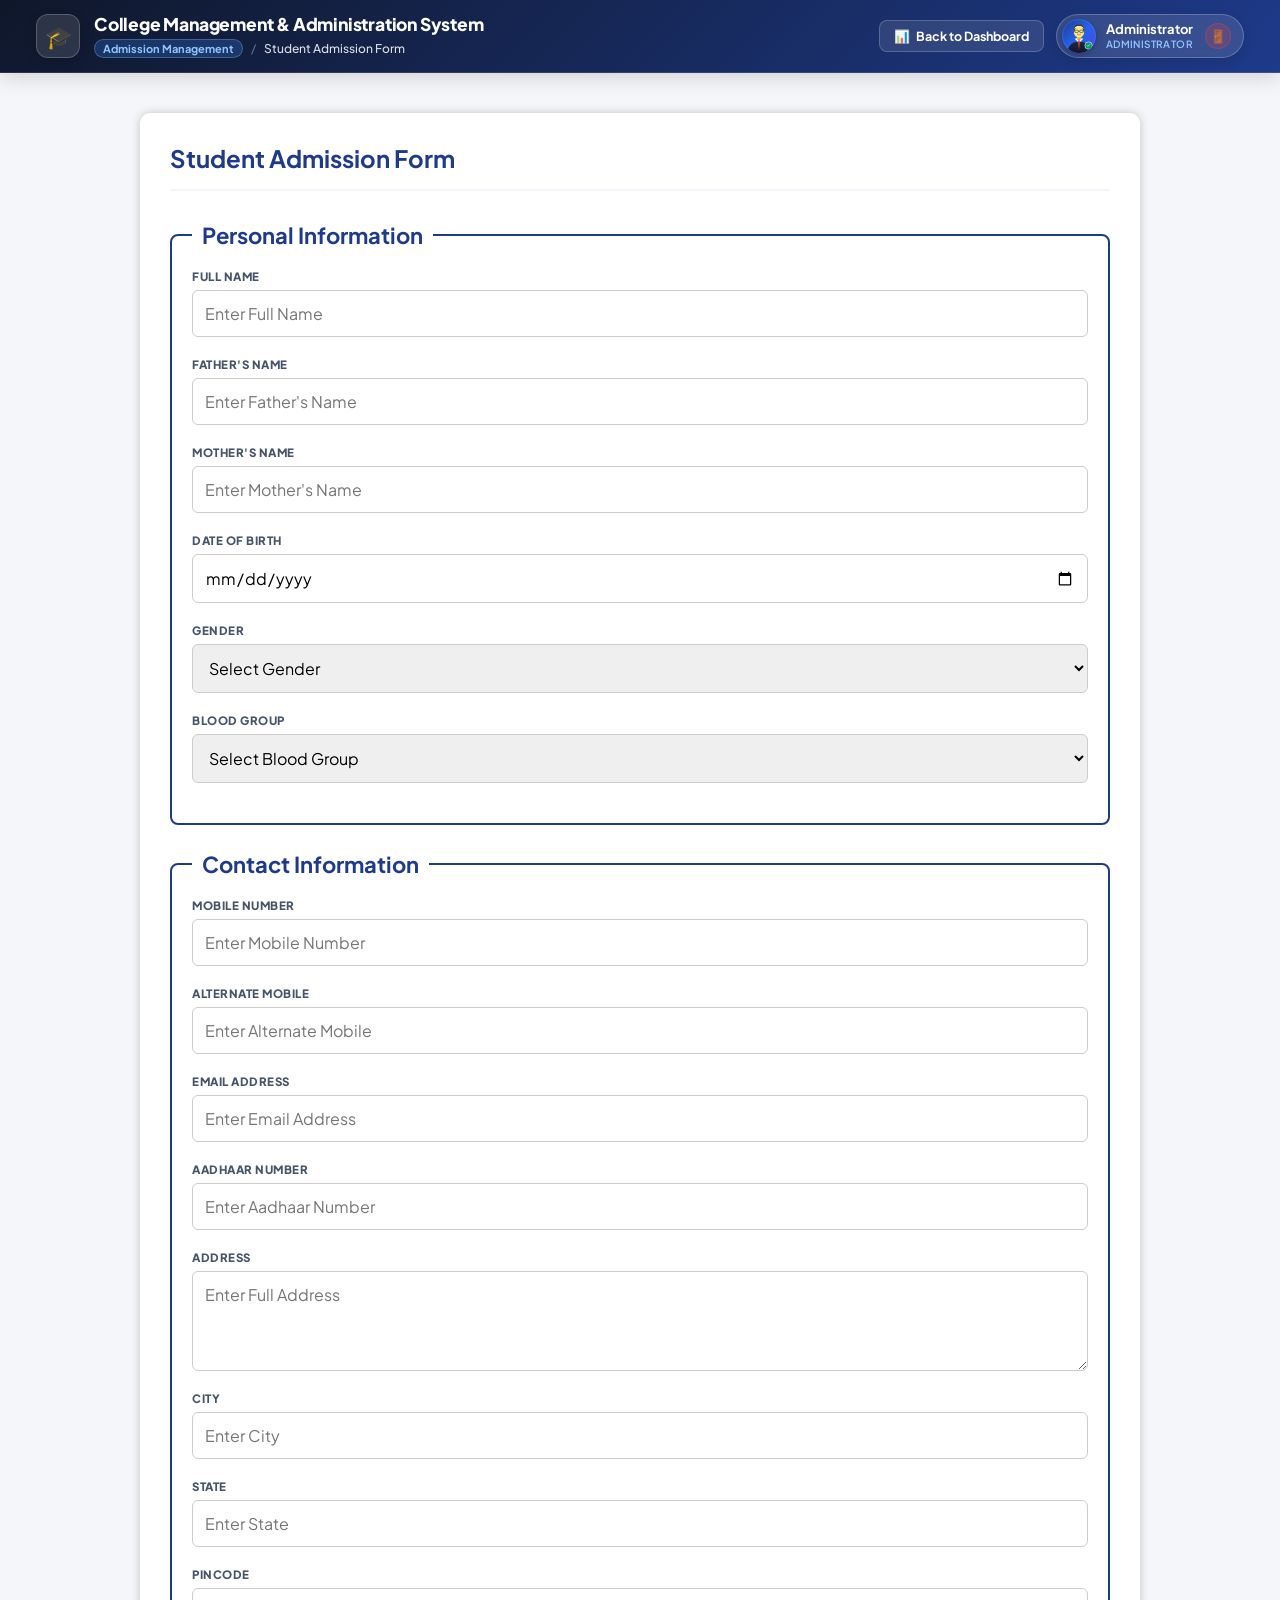
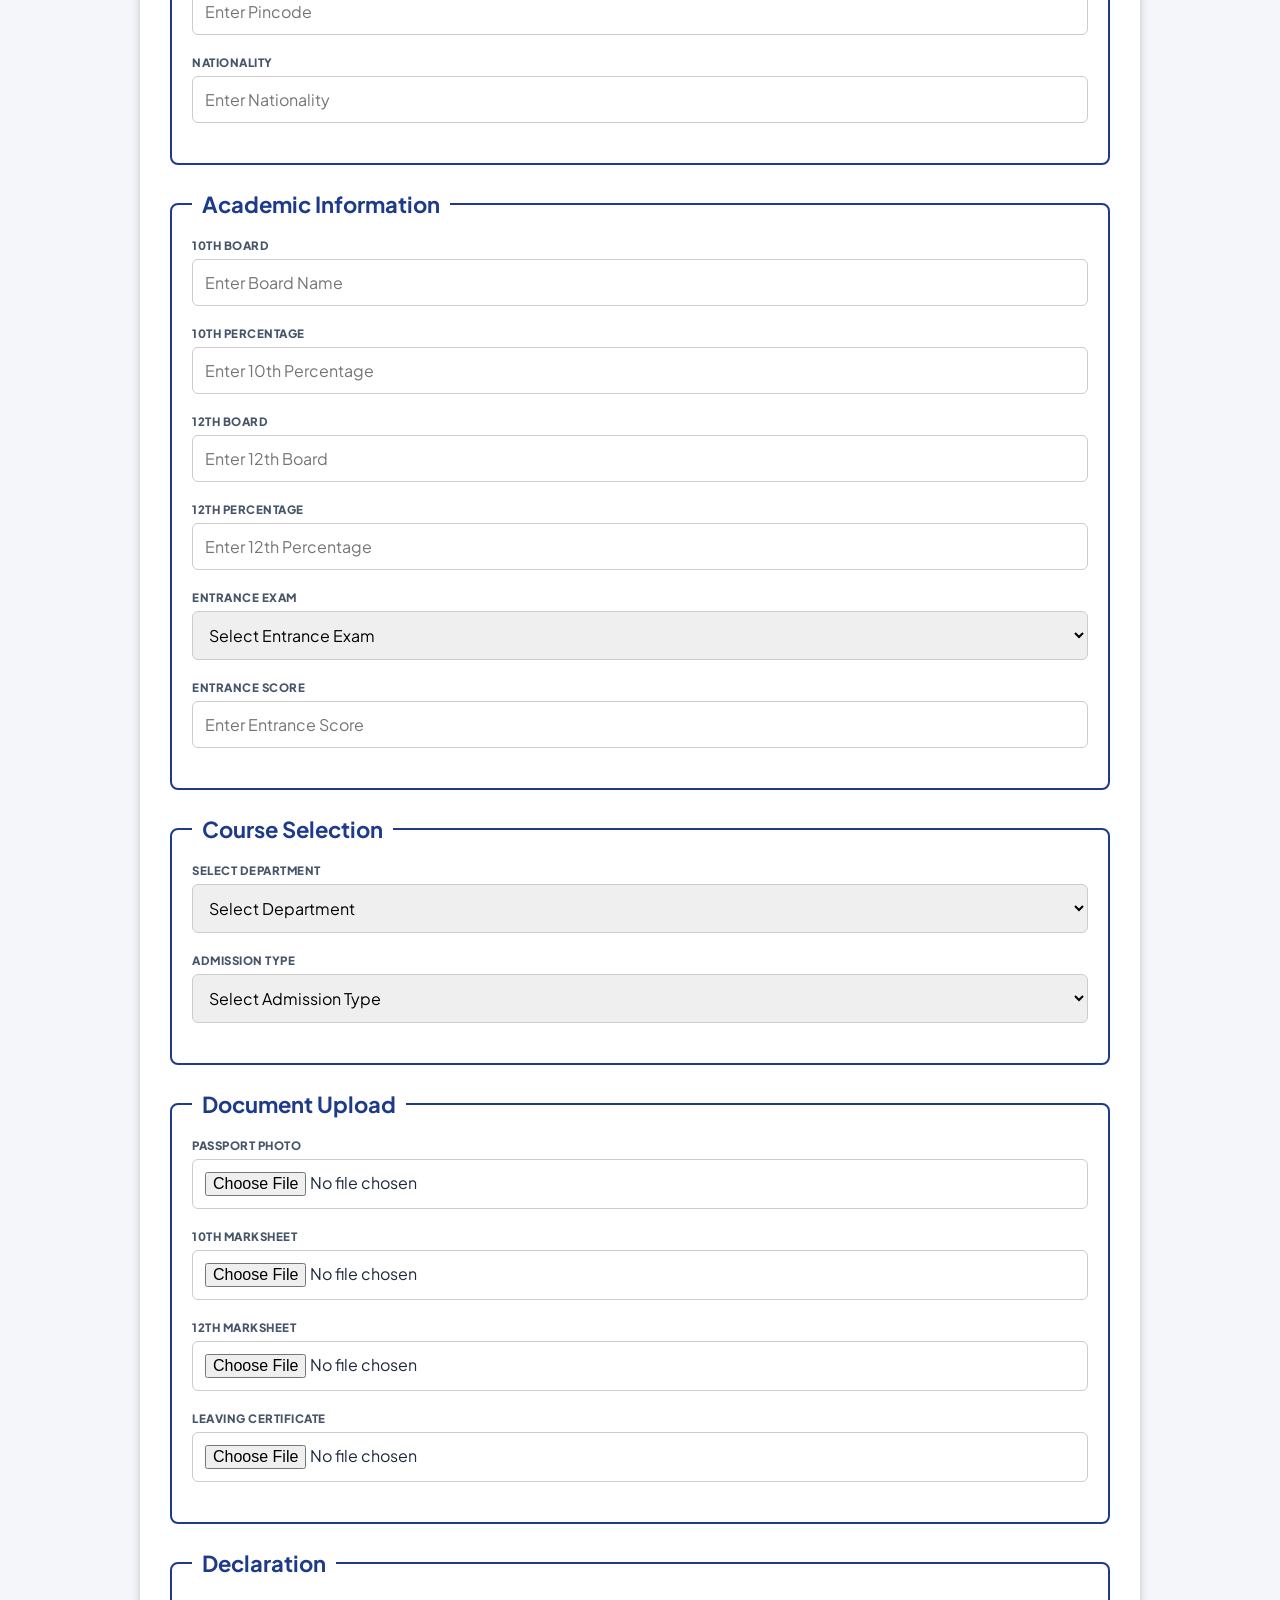
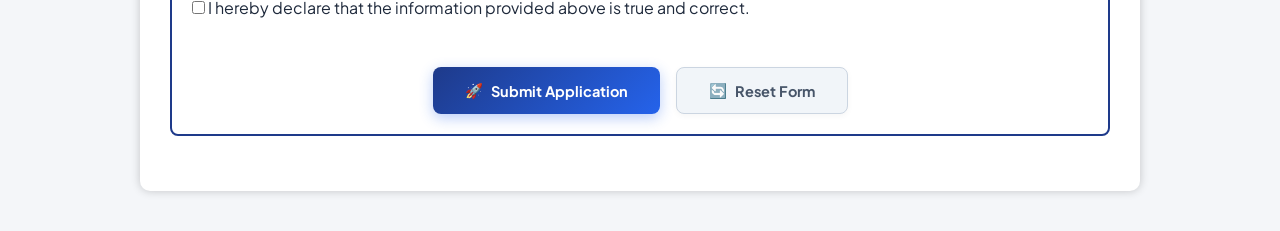
==== commit 5634695f: "update admin" ====
--- a/frontend/index.html
+++ b/frontend/index.html
@@ -11,18 +11,39 @@
 
 <body>
 
-    <!-- Header -->
-    <header>
-
-        <div class="logo">
-            🎓
-        </div>
-
-        <div class="college-name">
-            <h1>Zeal College of Engineering</h1>
-            <p>Online Admission Portal</p>
-        </div>
-
+    <!-- Executive Admin ERP Top Header -->
+    <header class="app-header-admin">
+        <div class="header-brand-wrap">
+            <div class="header-brand-logo">🎓</div>
+            <div class="header-brand-titles">
+                <h1>College Management &amp; Administration System</h1>
+                <div class="header-sub-breadcrumb">
+                    <span class="badge-adm-pill">Admission Management</span>
+                    <span class="adm-breadcrumb-sep">/</span>
+                    <span class="adm-breadcrumb-active">Student Admission Form</span>
+                </div>
+            </div>
+        </div>
+
+        <div class="header-admin-profile-wrap">
+            <a href="view.html" class="btn-erp-back-nav" title="Back to Admin Dashboard">
+                <span>📊</span> Back to Dashboard
+            </a>
+
+            <!-- Logged-in Admin Profile Card -->
+            <div class="admin-profile-badge" id="admProfileBadge">
+                <div class="admin-avatar-container">
+                    <img src="images/admin-avatar.svg" alt="Admin Profile" class="admin-avatar-img" id="formAdminAvatar">
+                </div>
+                <div class="admin-info-text">
+                    <strong class="admin-name" id="formAdminName">Administrator</strong>
+                    <span class="admin-role-label" id="formAdminRole">Administrator</span>
+                </div>
+                <button type="button" class="admin-logout-quick-btn" onclick="logoutAdminForm()" title="Sign Out">
+                    🚪
+                </button>
+            </div>
+        </div>
     </header>
 
     <!-- Main Container -->
@@ -31,7 +52,6 @@
 
         <div class="form-header-bar">
             <h2>Student Admission Form</h2>
-            <a href="view.html" class="view-records-btn">📋 View Records</a>
         </div>
         <div id="errorMessage" class="error-box" style="display: none;"></div>
 
--- a/frontend/style.css
+++ b/frontend/style.css
@@ -1,3365 +1,10999 @@
-@import url('https://fonts.googleapis.com/css2?family=Plus+Jakarta+Sans:wght@400;500;600;700;800&family=Inter:wght@400;500;600;700;800&display=swap');
-
-:root {
-    --font-main: 'Plus Jakarta Sans', 'Inter', system-ui, -apple-system, BlinkMacSystemFont, 'Segoe UI', Roboto, sans-serif;
-    --primary-blue: #1e3a8a;
-    --primary-blue-hover: #1e40af;
-    --accent-blue: #2563eb;
-    --accent-blue-hover: #1d4ed8;
-    --emerald-green: #059669;
-    --emerald-hover: #047857;
-    --amber-gold: #d97706;
-    --amber-hover: #b45309;
-    --crimson-red: #dc2626;
-    --crimson-hover: #b91c1c;
-    --indigo-purple: #4f46e5;
-    --indigo-hover: #4338ca;
-    --btn-radius: 8px;
-    --btn-shadow-sm: 0 2px 6px rgba(0, 0, 0, 0.08);
-    --btn-shadow-md: 0 4px 14px rgba(0, 0, 0, 0.12);
-    --btn-transition: all 0.22s cubic-bezier(0.4, 0, 0.2, 1);
-}
-
-*{
-    margin:0;
-    padding:0;
-    box-sizing:border-box;
-    font-family: var(--font-main);
-}
-
-body{
-    background:#f4f6f9;
-    font-family: var(--font-main);
-    color: #1e293b;
-    -webkit-font-smoothing: antialiased;
-}
-
-header{
-    background:#1e3a8a;
-    color:white;
-    display:flex;
-    align-items:center;
-    justify-content:center;
-    gap:20px;
-    padding:20px;
-}
-
-/* Executive Header & Navigation Bar */
-.app-header {
-    background: linear-gradient(135deg, #0f172a 0%, #1e3a8a 100%);
-    color: white;
-    display: flex;
-    align-items: center;
-    justify-content: space-between;
-    padding: 16px 40px;
-    box-shadow: 0 4px 20px rgba(0, 0, 0, 0.15);
-    border-bottom: 1px solid rgba(255, 255, 255, 0.1);
-    flex-wrap: wrap;
-    gap: 15px;
-}
-
-.header-brand {
-    display: flex;
-    align-items: center;
-    gap: 16px;
-}
-
-.header-nav {
-    display: flex;
-    align-items: center;
-    gap: 14px;
-}
-
-.user-chip {
-    display: inline-flex;
-    align-items: center;
-    gap: 8px;
-    background: rgba(255, 255, 255, 0.12);
-    backdrop-filter: blur(8px);
-    padding: 8px 16px;
-    border-radius: 30px;
-    border: 1px solid rgba(255, 255, 255, 0.25);
-    font-size: 13px;
-    font-weight: 600;
-    color: #f8fafc;
-    letter-spacing: 0.3px;
-}
-
-.user-chip-avatar {
-    font-size: 16px;
-}
-
-.header-logout-btn {
-    background: rgba(239, 68, 68, 0.15);
-    color: #fee2e2;
-    border: 1.5px solid rgba(248, 113, 113, 0.4);
-    backdrop-filter: blur(10px);
-    padding: 9px 18px;
-    border-radius: 9px;
-    font-size: 13px;
-    font-weight: 700;
-    cursor: pointer;
-    display: inline-flex;
-    align-items: center;
-    gap: 8px;
-    transition: var(--btn-transition);
-    box-shadow: 0 2px 8px rgba(0, 0, 0, 0.1);
-}
-
-.header-logout-btn:hover {
-    background: linear-gradient(135deg, #dc2626 0%, #b91c1c 100%);
-    color: #ffffff;
-    border-color: #dc2626;
-    transform: translateY(-2px);
-    box-shadow: 0 6px 18px rgba(220, 38, 38, 0.45);
-}
-
-.header-logout-btn:active {
-    transform: translateY(1px);
-    box-shadow: 0 2px 4px rgba(220, 38, 38, 0.2);
-}
-
-.logo{
-    font-size:50px;
-}
-
-.college-name h1{
-    font-size:32px;
-}
-
-.college-name p{
-    font-size:18px;
-}
-
-.container{
-    width:80%;
-    max-width:1000px;
-    margin:40px auto;
-    background:white;
-    padding:30px;
-    border-radius:10px;
-    box-shadow:0 0 10px rgba(0,0,0,0.2);
-}
-
-.container h2{
-    text-align:center;
-    color:#1e3a8a;
-}
-
-form{
-    margin-top:30px;
-}
-
-fieldset{
-    border:2px solid #1e3a8a;
-    padding:20px;
-    border-radius:8px;
-    margin-bottom:25px;
-}
-
-legend{
-    font-size:22px;
-    font-weight:bold;
-    color:#1e3a8a;
-    padding:0 10px;
-}
-
-.form-group{
-    display:flex;
-    gap:20px;
-    margin-bottom:20px;
-}
-
-.input-box{
-    flex:1;
-    display:flex;
-    flex-direction:column;
-}
-
-.input-box label{
-    font-weight:bold;
-    margin-bottom:8px;
-}
-
-.input-box input,
-.input-box select{
-    padding:12px;
-    border:1px solid #ccc;
-    border-radius:6px;
-    font-size:16px;
-}
-
-.input-box input:focus,
-.input-box select:focus{
-    outline:none;
-    border-color:#1e3a8a;
-}
-
-.input-box textarea{
-    width:100%;
-    min-height:100px;
-    padding:12px;
-    border:1px solid #ccc;
-    border-radius:6px;
-    font-size:16px;
-    resize:vertical;
-}
-
-.input-box textarea:focus{
-    outline:none;
-    border-color:#1e3a8a;
-}
-
-.button-group{
-    display:flex;
-    justify-content:center;
-    gap:16px;
-    margin-top:28px;
-}
-
-.submit-btn,
-.reset-btn{
-    padding: 13px 32px;
-    border: none;
-    border-radius: var(--btn-radius);
-    font-family: var(--font-main);
-    font-size: 14.5px;
-    font-weight: 700;
-    cursor: pointer;
-    display: inline-flex;
-    align-items: center;
-    justify-content: center;
-    gap: 8px;
-    transition: var(--btn-transition);
-    user-select: none;
-}
-
-.submit-btn{
-    background: linear-gradient(135deg, #1e3a8a 0%, #2563eb 100%);
-    color: #ffffff;
-    box-shadow: 0 4px 14px rgba(37, 99, 235, 0.32);
-}
-
-.submit-btn:hover{
-    background: linear-gradient(135deg, #1d4ed8 0%, #1e40af 100%);
-    transform: translateY(-2px);
-    box-shadow: 0 7px 20px rgba(37, 99, 235, 0.45);
-}
-
-.submit-btn:active{
-    transform: translateY(1px);
-    box-shadow: 0 2px 6px rgba(37, 99, 235, 0.2);
-}
-
-.reset-btn{
-    background: #f1f5f9;
-    color: #475569;
-    border: 1.5px solid #cbd5e1;
-    box-shadow: 0 2px 6px rgba(0, 0, 0, 0.04);
-}
-
-.reset-btn:hover{
-    background: #fee2e2;
-    color: #dc2626;
-    border-color: #fca5a5;
-    transform: translateY(-2px);
-    box-shadow: 0 4px 12px rgba(220, 38, 38, 0.15);
-}
-
-.reset-btn:active{
-    transform: translateY(1px);
-}
-
-/* Form Header Bar */
-
-.form-header-bar {
-    display: flex;
-    justify-content: space-between;
-    align-items: center;
-    margin-bottom: 24px;
-    flex-wrap: wrap;
-    gap: 15px;
-    border-bottom: 2px solid #f1f5f9;
-    padding-bottom: 16px;
-}
-
-.view-records-btn,
-.add-btn,
-.export-btn {
-    background: linear-gradient(135deg, #1e40af 0%, #3b82f6 100%);
-    color: white;
-    text-decoration: none;
-    padding: 10px 20px;
-    border-radius: var(--btn-radius);
-    font-family: var(--font-main);
-    font-weight: 700;
-    font-size: 13.5px;
-    border: none;
-    cursor: pointer;
-    transition: var(--btn-transition);
-    display: inline-flex;
-    align-items: center;
-    justify-content: center;
-    gap: 8px;
-    box-shadow: 0 3px 10px rgba(59, 130, 246, 0.3);
-}
-
-.export-btn {
-    background: linear-gradient(135deg, #059669 0%, #10b981 100%);
-    box-shadow: 0 3px 10px rgba(16, 185, 129, 0.3);
-}
-
-.export-btn:hover {
-    background: linear-gradient(135deg, #047857 0%, #059669 100%);
-    transform: translateY(-2px);
-    box-shadow: 0 6px 18px rgba(16, 185, 129, 0.42);
-}
-
-.view-records-btn:hover,
-.add-btn:hover {
-    background: #163172;
-    transform: translateY(-2px);
-}
-
-.header-actions {
-    display: flex;
-    gap: 10px;
-    align-items: center;
-}
-
-/* View Page Container Width */
-.view-container {
-    max-width: 1200px;
-    width: 92%;
-}
-
-/* Admin Dashboard Grid & Cards */
-.dashboard-grid {
-    display: grid;
-    grid-template-columns: repeat(auto-fit, minmax(160px, 1fr));
-    gap: 15px;
-    margin-top: 25px;
-    margin-bottom: 25px;
-}
-
-.stat-card {
-    background: white;
-    padding: 18px 15px;
-    border-radius: 10px;
-    box-shadow: 0 4px 12px rgba(0, 0, 0, 0.05);
-    display: flex;
-    align-items: center;
-    gap: 15px;
-    border-left: 5px solid #1e3a8a;
-    transition: transform 0.2s ease, box-shadow 0.2s ease;
-}
-
-.stat-card:hover {
-    transform: translateY(-3px);
-    box-shadow: 0 6px 16px rgba(0, 0, 0, 0.1);
-}
-
-.stat-icon {
-    font-size: 28px;
-    background: #f1f5f9;
-    width: 48px;
-    height: 48px;
-    border-radius: 50%;
-    display: flex;
-    align-items: center;
-    justify-content: center;
-    flex-shrink: 0;
-}
-
-.stat-info h3 {
-    font-size: 22px;
-    color: #1e3a8a;
-    font-weight: 700;
-    line-height: 1.1;
-}
-
-.stat-info p {
-    font-size: 12px;
-    color: #64748b;
-    margin-top: 4px;
-    font-weight: 600;
-}
-
-/* Card Accent Colors */
-.card-total { border-left-color: #1e3a8a; }
-.card-comp { border-left-color: #2563eb; }
-.card-it { border-left-color: #0284c7; }
-.card-aids { border-left-color: #7c3aed; }
-.card-mech { border-left-color: #d97706; }
-.card-civil { border-left-color: #059669; }
-
-/* Controls Bar (Search Box & Add Button) */
-.controls-bar {
-    display: flex;
-    justify-content: space-between;
-    align-items: center;
-    margin-top: 25px;
-    margin-bottom: 20px;
-    gap: 15px;
-    flex-wrap: wrap;
-}
-
-.search-box {
-    position: relative;
-    flex: 1;
-    min-width: 250px;
-    max-width: 450px;
-}
-
-.search-icon {
-    position: absolute;
-    left: 12px;
-    top: 50%;
-    transform: translateY(-50%);
-    font-size: 16px;
-    color: #666;
-}
-
-.search-box input {
-    width: 100%;
-    padding: 12px 12px 12px 38px;
-    border: 2px solid #ddd;
-    border-radius: 8px;
-    font-size: 15px;
-    transition: border-color 0.3s ease, box-shadow 0.3s ease;
-}
-
-.search-box input:focus {
-    outline: none;
-    border-color: #1e3a8a;
-    box-shadow: 0 0 8px rgba(30, 58, 138, 0.2);
-}
-
-/* Header Actions & Professional Action Buttons */
-.header-actions {
-    display: flex;
-    align-items: center;
-    gap: 10px;
-    flex-wrap: wrap;
-}
-
-.export-btn,
-.add-btn,
-.logout-btn {
-    display: inline-flex;
-    align-items: center;
-    justify-content: center;
-    gap: 8px;
-    padding: 10px 18px;
-    border-radius: var(--btn-radius);
-    font-family: var(--font-main);
-    font-size: 13.5px;
-    font-weight: 700;
-    line-height: 1.2;
-    cursor: pointer;
-    text-decoration: none;
-    border: none;
-    transition: var(--btn-transition);
-    white-space: nowrap;
-    user-select: none;
-    letter-spacing: 0.2px;
-}
-
-.export-btn {
-    background: linear-gradient(135deg, #059669 0%, #10b981 100%);
-    color: #ffffff;
-    box-shadow: 0 3px 10px rgba(16, 185, 129, 0.32);
-}
-
-.export-btn:hover {
-    background: linear-gradient(135deg, #047857 0%, #059669 100%);
-    transform: translateY(-2px);
-    box-shadow: 0 6px 18px rgba(16, 185, 129, 0.45);
-}
-
-.add-btn {
-    background: linear-gradient(135deg, #1e40af 0%, #3b82f6 100%);
-    color: #ffffff;
-    box-shadow: 0 3px 10px rgba(59, 130, 246, 0.32);
-}
-
-.add-btn:hover {
-    background: linear-gradient(135deg, #1d4ed8 0%, #2563eb 100%);
-    transform: translateY(-2px);
-    box-shadow: 0 6px 18px rgba(59, 130, 246, 0.45);
-}
-
-/* Professional Logout Button */
-.logout-btn {
-    background: linear-gradient(135deg, #dc2626 0%, #ef4444 100%);
-    color: #ffffff;
-    box-shadow: 0 3px 10px rgba(239, 68, 68, 0.32);
-}
-
-.logout-btn:hover {
-    background: linear-gradient(135deg, #b91c1c 0%, #dc2626 100%);
-    transform: translateY(-2px);
-    box-shadow: 0 6px 18px rgba(239, 68, 68, 0.45);
-}
-
-.logout-btn:active,
-.export-btn:active,
-.add-btn:active {
-    transform: translateY(1px);
-    box-shadow: 0 2px 4px rgba(0, 0, 0, 0.15);
-}
-
-/* Responsive Table */
-.table-responsive {
-    width: 100%;
-    overflow-x: auto;
-    border-radius: 8px;
-    box-shadow: 0 2px 8px rgba(0, 0, 0, 0.05);
-}
-
-table {
-    width: 100%;
-    border-collapse: collapse;
-    margin-top: 10px;
-    background: white;
-}
-
-table th {
-    background: #1e3a8a;
-    color: white;
-    padding: 15px 12px;
-    font-size: 15px;
-    text-align: center;
-    white-space: nowrap;
-}
-
-table td {
-    padding: 14px 12px;
-    border-bottom: 1px solid #e5e7eb;
-    text-align: center;
-    font-size: 14px;
-    color: #333;
-    vertical-align: middle;
-}
-
-table tr:nth-child(even) {
-    background: #f8fafc;
-}
-
-table tr:hover {
-    background: #eef2ff;
-}
-
-/* Badges */
-.badge {
-    padding: 5px 10px;
-    border-radius: 20px;
-    font-size: 13px;
-    font-weight: bold;
-    display: inline-block;
-}
-
-.badge-academic {
-    background: #e0f2fe;
-    color: #0369a1;
-}
-
-.badge-score {
-    background: #fef3c7;
-    color: #92400e;
-}
-
-/* Action Buttons */
-.action-cell {
-    white-space: nowrap;
-    display: inline-flex;
-    align-items: center;
-    gap: 6px;
-    padding: 6px 4px;
-}
-
-.btn {
-    display: inline-flex;
-    align-items: center;
-    justify-content: center;
-    gap: 5px;
-    padding: 6px 12px;
-    border: none;
-    border-radius: 7px;
-    font-family: var(--font-main);
-    font-size: 12.5px;
-    font-weight: 700;
-    cursor: pointer;
-    line-height: 1.2;
-    letter-spacing: 0.2px;
-    transition: var(--btn-transition);
-    user-select: none;
-    position: relative;
-    overflow: hidden;
-    white-space: nowrap;
-    text-decoration: none;
-}
-
-.btn:active {
-    transform: translateY(1px) scale(0.97);
-}
-
-.btn-view {
-    background: linear-gradient(135deg, #0284c7 0%, #0ea5e9 100%);
-    color: #ffffff;
-    box-shadow: 0 2px 7px rgba(14, 165, 233, 0.32);
-}
-
-.btn-view:hover {
-    background: linear-gradient(135deg, #0369a1 0%, #0284c7 100%);
-    transform: translateY(-2px);
-    box-shadow: 0 5px 14px rgba(14, 165, 233, 0.45);
-}
-
-.btn-edit {
-    background: linear-gradient(135deg, #d97706 0%, #f59e0b 100%);
-    color: #ffffff;
-    box-shadow: 0 2px 7px rgba(245, 158, 11, 0.32);
-}
-
-.btn-edit:hover {
-    background: linear-gradient(135deg, #b45309 0%, #d97706 100%);
-    transform: translateY(-2px);
-    box-shadow: 0 5px 14px rgba(245, 158, 11, 0.45);
-}
-
-.btn-download {
-    background: linear-gradient(135deg, #059669 0%, #10b981 100%);
-    color: #ffffff;
-    box-shadow: 0 2px 7px rgba(16, 185, 129, 0.32);
-}
-
-.btn-download:hover {
-    background: linear-gradient(135deg, #047857 0%, #059669 100%);
-    transform: translateY(-2px);
-    box-shadow: 0 5px 14px rgba(16, 185, 129, 0.45);
-}
-
-.btn-delete {
-    background: linear-gradient(135deg, #dc2626 0%, #ef4444 100%);
-    color: #ffffff;
-    box-shadow: 0 2px 7px rgba(239, 68, 68, 0.32);
-}
-
-.btn-delete:hover {
-    background: linear-gradient(135deg, #b91c1c 0%, #dc2626 100%);
-    transform: translateY(-2px);
-    box-shadow: 0 5px 14px rgba(239, 68, 68, 0.45);
-}
-
-/* Empty State */
-.empty-state {
-    padding: 40px 20px !important;
-    text-align: center;
-    color: #64748b;
-}
-
-.empty-icon {
-    font-size: 48px;
-    margin-bottom: 10px;
-}
-
-.empty-state p {
-    font-size: 16px;
-    font-weight: 500;
-}
-
-/* Modal Styling */
-.modal {
-    display: none;
-    position: fixed;
-    top: 0;
-    left: 0;
-    width: 100%;
-    height: 100%;
-    background: rgba(0, 0, 0, 0.6);
-    z-index: 1000;
-    justify-content: center;
-    align-items: center;
-    padding: 20px;
-    animation: fadeIn 0.3s ease;
-}
-
-@keyframes fadeIn {
-    from { opacity: 0; }
-    to { opacity: 1; }
-}
-
-.modal-content {
-    background: white;
-    width: 100%;
-    max-width: 750px;
-    max-height: 90vh;
-    border-radius: 12px;
-    overflow-y: auto;
-    box-shadow: 0 10px 30px rgba(0, 0, 0, 0.3);
-    animation: slideDown 0.3s ease;
-    display: flex;
-    flex-direction: column;
-}
-
-@keyframes slideDown {
-    from { transform: translateY(-30px); }
-    to { transform: translateY(0); }
-}
-
-.modal-header {
-    background: #1e3a8a;
-    color: white;
-    padding: 18px 24px;
-    display: flex;
-    justify-content: space-between;
-    align-items: center;
-    border-top-left-radius: 12px;
-    border-top-right-radius: 12px;
-}
-
-.modal-header h3 {
-    margin: 0;
-    font-size: 20px;
-}
-
-.close-btn {
-    font-size: 28px;
-    font-weight: bold;
-    cursor: pointer;
-    color: white;
-    line-height: 1;
-    transition: color 0.2s;
-}
-
-.close-btn:hover {
-    color: #cbd5e1;
-}
-
-.modal-body {
-    padding: 24px;
-    display: flex;
-    flex-direction: column;
-    gap: 20px;
-}
-
-.detail-section {
-    background: #f8fafc;
-    border-left: 4px solid #1e3a8a;
-    padding: 15px;
-    border-radius: 6px;
-}
-
-.detail-section h4 {
-    color: #1e3a8a;
-    margin-bottom: 12px;
-    font-size: 16px;
-    border-bottom: 1px solid #e2e8f0;
-    padding-bottom: 6px;
-}
-
-.detail-grid {
-    display: grid;
-    grid-template-columns: repeat(auto-fit, minmax(220px, 1fr));
-    gap: 10px 15px;
-    font-size: 14px;
-    color: #334155;
-}
-
-.modal-footer {
-    padding: 15px 24px;
-    border-top: 1px solid #e2e8f0;
-    display: flex;
-    justify-content: flex-end;
-}
-
-.modal-close-btn {
-    background: #f1f5f9;
-    color: #475569;
-    border: 1.5px solid #cbd5e1;
-    padding: 10px 24px;
-    border-radius: var(--btn-radius);
-    cursor: pointer;
-    font-family: var(--font-main);
-    font-weight: 700;
-    font-size: 13.5px;
-    transition: var(--btn-transition);
-    display: inline-flex;
-    align-items: center;
-    gap: 6px;
-}
-
-.modal-close-btn:hover {
-    background: #e2e8f0;
-    color: #1e293b;
-    border-color: #94a3b8;
-    transform: translateY(-1px);
-}
-
-.modal-close-btn:active {
-    transform: translateY(1px);
-}
-
-/* Error Message Box */
-
-.error-box{
-    background:#fdecea;
-    color:#b00020;
-    border-left:6px solid #dc3545;
-    padding:15px 20px;
-    margin-bottom:20px;
-    border-radius:8px;
-    font-size:16px;
-    line-height:1.8;
-    font-weight:500;
-}
-
-.error-box ul{
-    margin-top:10px;
-    margin-left:20px;
-}
-
-.error-box li{
-    margin-bottom:5px;
-}
-
-/* Responsive Styles */
-@media (max-width: 768px) {
-    .form-group {
-        flex-direction: column;
-        gap: 15px;
-    }
-
-    .container {
-        width: 95%;
-        padding: 20px;
-    }
-
-    .controls-bar {
-        flex-direction: column;
-        align-items: stretch;
-    }
-
-    .search-box {
-        max-width: 100%;
-    }
-
-    .detail-grid {
-        grid-template-columns: 1fr;
-    }
-
-    .modal-profile-card {
-        flex-direction: column;
-        text-align: center;
-    }
-}
-
-/* Student Passport Photo & Modal Profile Header */
-.modal-profile-card {
-    display: flex;
-    align-items: center;
-    gap: 20px;
-    background: #f1f5f9;
-    padding: 16px 20px;
-    border-radius: 10px;
-    border: 1px solid #e2e8f0;
-}
-
-.passport-photo-wrapper {
-    width: 100px;
-    height: 120px;
-    border-radius: 8px;
-    overflow: hidden;
-    background: #e2e8f0;
-    display: flex;
-    justify-content: center;
-    align-items: center;
-    border: 3px solid #1e3a8a;
-    box-shadow: 0 4px 10px rgba(0, 0, 0, 0.1);
-    flex-shrink: 0;
-}
-
-.passport-photo-img {
-    width: 100%;
-    height: 100%;
-    object-fit: cover;
-}
-
-.passport-photo-placeholder {
-    font-size: 40px;
-    color: #94a3b8;
-}
-
-.modal-profile-info {
-    display: flex;
-    flex-direction: column;
-    gap: 4px;
-}
-
-.modal-profile-info h3 {
-    margin: 0;
-    color: #1e3a8a;
-    font-size: 22px;
-}
-
-.modal-profile-info p {
-    margin: 0;
-    color: #475569;
-    font-size: 14px;
-    font-weight: 500;
-}
-
-/* Document View Action Buttons */
-.document-grid {
-    display: grid;
-    grid-template-columns: repeat(auto-fit, minmax(220px, 1fr));
-    gap: 12px;
-    margin-top: 8px;
-}
-
-.doc-btn {
-    display: inline-flex;
-    align-items: center;
-    justify-content: center;
-    gap: 8px;
-    padding: 10px 18px;
-    border-radius: var(--btn-radius);
-    font-family: var(--font-main);
-    font-size: 13px;
-    font-weight: 700;
-    text-decoration: none;
-    transition: var(--btn-transition);
-    cursor: pointer;
-    box-shadow: 0 2px 6px rgba(0,0,0,0.06);
-    user-select: none;
-}
-
-.doc-btn-photo {
-    background: linear-gradient(135deg, #1e40af 0%, #3b82f6 100%);
-    color: #ffffff;
-    box-shadow: 0 3px 10px rgba(59, 130, 246, 0.3);
-}
-.doc-btn-photo:hover {
-    background: linear-gradient(135deg, #1d4ed8 0%, #2563eb 100%);
-    transform: translateY(-2px);
-    box-shadow: 0 6px 16px rgba(59, 130, 246, 0.42);
-}
-
-.doc-btn-pdf {
-    background: linear-gradient(135deg, #0f766e 0%, #0d9488 100%);
-    color: #ffffff;
-    box-shadow: 0 3px 10px rgba(13, 148, 136, 0.3);
-}
-.doc-btn-pdf:hover {
-    background: linear-gradient(135deg, #115e59 0%, #0f766e 100%);
-    transform: translateY(-2px);
-    box-shadow: 0 6px 16px rgba(13, 148, 136, 0.42);
-}
-
-.doc-btn-disabled {
-    background: #f1f5f9;
-    color: #94a3b8;
-    border: 1.5px dashed #cbd5e1;
-    cursor: not-allowed;
-    box-shadow: none;
-}
-
-/* Delete Confirmation Modal Styling */
-.delete-modal-content {
-    max-width: 440px;
-    text-align: center;
-    padding: 28px 24px;
-    border-radius: 14px;
-    box-shadow: 0 20px 40px rgba(0, 0, 0, 0.25);
-}
-
-.delete-modal-header {
-    display: flex;
-    flex-direction: column;
-    align-items: center;
-    gap: 10px;
-    margin-bottom: 14px;
-}
-
-.delete-icon {
-    font-size: 46px;
-    line-height: 1;
-}
-
-.delete-modal-header h3 {
-    margin: 0;
-    color: #991b1b;
-    font-size: 21px;
-    font-weight: 800;
-}
-
-.delete-modal-body p {
-    color: #475569;
-    font-size: 14.5px;
-    line-height: 1.5;
-    margin-bottom: 24px;
-}
-
-.delete-modal-footer {
-    display: flex;
-    justify-content: center;
-    gap: 14px;
-}
-
-.btn-cancel {
-    background: #f1f5f9;
-    color: #475569;
-    border: 1.5px solid #cbd5e1;
-    padding: 10px 24px;
-    border-radius: var(--btn-radius);
-    font-family: var(--font-main);
-    font-weight: 700;
-    font-size: 13.5px;
-    cursor: pointer;
-    transition: var(--btn-transition);
-}
-.btn-cancel:hover {
-    background: #e2e8f0;
-    color: #1e293b;
-    transform: translateY(-1px);
-}
-.btn-cancel:active {
-    transform: translateY(1px);
-}
-
-.btn-confirm-delete {
-    background: linear-gradient(135deg, #dc2626 0%, #ef4444 100%);
-    color: white;
-    border: none;
-    padding: 10px 26px;
-    border-radius: var(--btn-radius);
-    font-family: var(--font-main);
-    font-weight: 700;
-    font-size: 13.5px;
-    cursor: pointer;
-    box-shadow: 0 3px 10px rgba(220, 38, 38, 0.35);
-    transition: var(--btn-transition);
-}
-.btn-confirm-delete:hover {
-    background: linear-gradient(135deg, #b91c1c 0%, #dc2626 100%);
-    transform: translateY(-2px);
-    box-shadow: 0 6px 18px rgba(220, 38, 38, 0.45);
-}
-.btn-confirm-delete:active {
-    transform: translateY(1px);
-}
-
-/* Toast Notifications Container & Styling */
-.toast-container {
-    position: fixed;
-    bottom: 24px;
-    right: 24px;
-    z-index: 2000;
-    display: flex;
-    flex-direction: column;
-    gap: 10px;
-}
-
-.toast {
-    display: flex;
-    align-items: center;
-    gap: 10px;
-    padding: 14px 20px;
-    border-radius: 8px;
-    color: white;
-    font-weight: 600;
-    font-size: 14px;
-    box-shadow: 0 4px 14px rgba(0, 0, 0, 0.18);
-    animation: toastIn 0.3s ease forwards;
-}
-
-.toast-success {
-    background: #059669; /* Emerald Green */
-}
-
-.toast-error {
-    background: #dc2626; /* Crimson Red */
-}
-
-@keyframes toastIn {
-    from { opacity: 0; transform: translateY(20px); }
-    to { opacity: 1; transform: translateY(0); }
-}
-
-.toast-fade-out {
-    animation: toastOut 0.3s ease forwards;
-}
-
-@keyframes toastOut {
-    from { opacity: 1; transform: translateY(0); }
-    to { opacity: 0; transform: translateY(20px); }
-}
-
-/* Analytics Dashboard Tags & Micro-animations */
-.growth-tag {
-    display: inline-block;
-    font-size: 11px;
-    font-weight: 600;
-    padding: 3px 8px;
-    border-radius: 12px;
-    margin-top: 6px;
-}
-
-.tag-positive {
-    background: #dcfce7;
-    color: #15803d;
-}
-
-.tag-neutral {
-    background: #e2e8f0;
-    color: #475569;
-}
-
-.tag-info {
-    background: #dbeafe;
-    color: #1d4ed8;
-}
-
-/* Charts Grid Layout */
-.charts-grid {
-    display: grid;
-    grid-template-columns: repeat(auto-fit, minmax(420px, 1fr));
-    gap: 20px;
-    margin-top: 25px;
-    margin-bottom: 25px;
-}
-
-.chart-card {
-    background: white;
-    padding: 20px;
-    border-radius: 12px;
-    box-shadow: 0 4px 15px rgba(0, 0, 0, 0.05);
-    border: 1px solid #e2e8f0;
-    transition: transform 0.2s ease, box-shadow 0.2s ease;
-}
-
-.chart-card:hover {
-    transform: translateY(-2px);
-    box-shadow: 0 8px 25px rgba(0, 0, 0, 0.08);
-}
-
-.chart-card h4 {
-    color: #1e3a8a;
-    font-size: 16px;
-    margin-bottom: 15px;
-    padding-bottom: 8px;
-    border-bottom: 2px solid #f1f5f9;
-}
-
-.chart-container {
-    position: relative;
-    height: 260px;
-    width: 100%;
-}
-
-/* Key Statistics Panel */
-.key-stats-panel {
-    display: grid;
-    grid-template-columns: repeat(auto-fit, minmax(190px, 1fr));
-    gap: 15px;
-    margin-bottom: 25px;
-}
-
-.key-stat-box {
-    background: linear-gradient(135deg, #ffffff 0%, #f8fafc 100%);
-    border: 1px solid #e2e8f0;
-    padding: 16px;
-    border-radius: 10px;
-    display: flex;
-    align-items: center;
-    gap: 14px;
-    box-shadow: 0 2px 8px rgba(0, 0, 0, 0.04);
-}
-
-.key-stat-icon {
-    font-size: 28px;
-    background: #e0e7ff;
-    padding: 10px;
-    border-radius: 10px;
-    display: flex;
-    align-items: center;
-    justify-content: center;
-}
-
-.key-stat-box small {
-    color: #64748b;
-    font-size: 12px;
-    font-weight: 500;
-    display: block;
-    margin-bottom: 2px;
-}
-
-.key-stat-box h4 {
-    color: #1e3a8a;
-    font-size: 15px;
-    margin: 0;
-    font-weight: 700;
-}
-
-/* Multi-Filter Controls Bar */
-.filter-controls {
-    display: flex;
-    gap: 10px;
-    flex-wrap: wrap;
-}
-
-.filter-select {
-    padding: 10px 14px;
-    border: 1px solid #cbd5e1;
-    border-radius: 8px;
-    font-size: 13px;
-    color: #334155;
-    background: white;
-    outline: none;
-    cursor: pointer;
-    transition: border-color 0.2s;
-}
-
-.filter-select:focus {
-    border-color: #2563eb;
-}
-
-/* Dark Mode Theme Variables */
-body.dark-mode {
-    background-color: #0f172a !important;
-    color: #f8fafc !important;
-}
-
-body.dark-mode .container,
-body.dark-mode .profile-card,
-body.dark-mode .chart-card,
-body.dark-mode .status-banner-card,
-body.dark-mode .timeline-container,
-body.dark-mode .key-stat-box,
-body.dark-mode table,
-body.dark-mode .modal-content {
-    background-color: #1e293b !important;
-    color: #f8fafc !important;
-    border-color: #334155 !important;
-}
-
-body.dark-mode h1, body.dark-mode h2, body.dark-mode h3, body.dark-mode h4, body.dark-mode td {
-    color: #f8fafc !important;
-}
-
-/* Floating AI Chatbot Widget */
-.ai-widget-fab {
-    position: fixed;
-    bottom: 25px;
-    right: 25px;
-    background: linear-gradient(135deg, #2563eb 0%, #0d9488 100%);
-    color: white;
-    border: none;
-    border-radius: 30px;
-    padding: 12px 20px;
-    font-size: 14px;
-    font-weight: 700;
-    cursor: pointer;
-    box-shadow: 0 10px 25px rgba(37, 99, 235, 0.4);
-    z-index: 9999;
-    display: flex;
-    align-items: center;
-    gap: 8px;
-    transition: transform 0.2s;
-}
-
-.ai-widget-fab:hover {
-    transform: scale(1.05);
-}
-
-.ai-chat-window {
-    position: fixed;
-    bottom: 85px;
-    right: 25px;
-    width: 360px;
-    height: 480px;
-    background: white;
-    border-radius: 16px;
-    box-shadow: 0 15px 35px rgba(0,0,0,0.2);
-    border: 1px solid #cbd5e1;
-    z-index: 9999;
-    display: flex;
-    flex-direction: column;
-    overflow: hidden;
-}
-
-.ai-chat-header {
-    background: #1e3a8a;
-    color: white;
-    padding: 14px 18px;
-    display: flex;
-    justify-content: space-between;
-    align-items: center;
-}
-
-.ai-chat-header h4 { margin: 0; font-size: 15px; color: white !important; }
-
-.ai-chat-body {
-    flex: 1;
-    padding: 15px;
-    overflow-y: auto;
-    display: flex;
-    flex-direction: column;
-    gap: 10px;
-    background: #f8fafc;
-}
-
-.ai-msg {
-    max-width: 80%;
-    padding: 9px 13px;
-    border-radius: 12px;
-    font-size: 13px;
-    line-height: 1.4;
-}
-
-.ai-msg-bot {
-    background: #e0e7ff;
-    color: #1e3a8a;
-    align-self: flex-start;
-    border-bottom-left-radius: 2px;
-}
-
-.ai-msg-user {
-    background: #2563eb;
-    color: white;
-    align-self: flex-end;
-    border-bottom-right-radius: 2px;
-}
-
-.ai-chat-footer {
-    display: flex;
-    padding: 10px;
-    background: white;
-    border-top: 1px solid #e2e8f0;
-}
-
-.ai-chat-footer input {
-    flex: 1;
-    padding: 8px 12px;
-    border: 1px solid #cbd5e1;
-    border-radius: 20px;
-    font-size: 13px;
-    outline: none;
-}
-
-.ai-chat-footer button {
-    background: #2563eb;
-    color: white;
-    border: none;
-    border-radius: 50%;
-    width: 34px;
-    height: 34px;
-    margin-left: 8px;
-    cursor: pointer;
-}
-
-/* ============================================================ */
-/* ADMISSION VERIFICATION WORKFLOW STYLES                        */
-/* ============================================================ */
-
-/* Verification Stats Overview Panel */
-.verification-stats-panel {
-    display: grid;
-    grid-template-columns: repeat(auto-fit, minmax(190px, 1fr));
-    gap: 15px;
-    margin-bottom: 25px;
-}
-
-.vstat-card {
-    background: white;
-    border: 1px solid #e2e8f0;
-    padding: 16px 18px;
-    border-radius: 10px;
-    display: flex;
-    align-items: center;
-    gap: 14px;
-    box-shadow: 0 2px 8px rgba(0, 0, 0, 0.04);
-    transition: transform 0.2s, box-shadow 0.2s;
-}
-
-.vstat-card:hover {
-    transform: translateY(-2px);
-    box-shadow: 0 6px 16px rgba(0, 0, 0, 0.08);
-}
-
-.vstat-icon {
-    font-size: 26px;
-    padding: 10px;
-    border-radius: 10px;
-    display: flex;
-    align-items: center;
-    justify-content: center;
-}
-
-.vcard-total .vstat-icon { background: #e0e7ff; color: #1e3a8a; }
-.vcard-pending .vstat-icon { background: #fef3c7; color: #92400e; }
-.vcard-review .vstat-icon { background: #e0f2fe; color: #0369a1; }
-.vcard-verified .vstat-icon { background: #dcfce7; color: #15803d; }
-.vcard-rejected .vstat-icon { background: #fee2e2; color: #991b1b; }
-
-.vstat-info small {
-    color: #64748b;
-    font-size: 11px;
-    font-weight: 700;
-    text-transform: uppercase;
-    letter-spacing: 0.5px;
-    display: block;
-    margin-bottom: 2px;
-}
-
-.vstat-info h3 {
-    font-size: 20px;
-    font-weight: 800;
-    color: #1e293b;
-    margin: 0;
-}
-
-/* Status Badges in Table */
-.badge-status {
-    display: inline-flex;
-    align-items: center;
-    gap: 5px;
-    padding: 5px 12px;
-    border-radius: 16px;
-    font-size: 12px;
-    font-weight: 700;
-    text-transform: capitalize;
-    letter-spacing: 0.3px;
-    border: 1px solid transparent;
-    white-space: nowrap;
-}
-
-.badge-status-pending {
-    background: #fef3c7;
-    color: #92400e;
-    border-color: #fcd34d;
-}
-
-.badge-status-review {
-    background: #e0f2fe;
-    color: #0369a1;
-    border-color: #7dd3fc;
-}
-
-.badge-status-verified {
-    background: #dcfce7;
-    color: #15803d;
-    border-color: #86efac;
-}
-
-.badge-status-rejected {
-    background: #fee2e2;
-    color: #991b1b;
-    border-color: #fca5a5;
-}
-
-/* Verification Decision Box in Modal */
-.verification-decision-card {
-    background: #f8fafc;
-    border: 2px solid #cbd5e1;
-    border-radius: 10px;
-    padding: 20px;
-    margin-bottom: 20px;
-    box-shadow: 0 4px 12px rgba(0,0,0,0.03);
-}
-
-.verification-decision-header {
-    display: flex;
-    justify-content: space-between;
-    align-items: center;
-    margin-bottom: 15px;
-    padding-bottom: 10px;
-    border-bottom: 1px solid #e2e8f0;
-}
-
-.verification-decision-header h4 {
-    margin: 0;
-    font-size: 16px;
-    color: #1e3a8a;
-    display: flex;
-    align-items: center;
-    gap: 8px;
-}
-
-.verification-meta {
-    font-size: 12px;
-    color: #64748b;
-    font-weight: 500;
-}
-
-.verification-form-grid {
-    display: grid;
-    grid-template-columns: 1fr 2fr;
-    gap: 16px;
-    align-items: start;
-}
-
-@media (max-width: 768px) {
-    .verification-form-grid {
-        grid-template-columns: 1fr;
-    }
-}
-
-.verification-input-group label {
-    display: block;
-    font-size: 13px;
-    font-weight: 700;
-    color: #334155;
-    margin-bottom: 6px;
-}
-
-.verification-status-select {
-    width: 100%;
-    padding: 10px 14px;
-    border: 2px solid #cbd5e1;
-    border-radius: 8px;
-    font-size: 14px;
-    font-weight: 600;
-    color: #1e293b;
-    background: white;
-    outline: none;
-    cursor: pointer;
-    transition: border-color 0.2s;
-}
-
-.verification-status-select:focus {
-    border-color: #2563eb;
-}
-
-.verification-remarks-textarea {
-    width: 100%;
-    min-height: 70px;
-    padding: 10px 12px;
-    border: 1px solid #cbd5e1;
-    border-radius: 8px;
-    font-size: 13px;
-    color: #1e293b;
-    background: white;
-    resize: vertical;
-    outline: none;
-    transition: border-color 0.2s;
-}
-
-.verification-remarks-textarea:focus {
-    border-color: #2563eb;
-}
-
-.verification-btn-save {
-    background: linear-gradient(135deg, #1e3a8a 0%, #2563eb 100%);
-    color: #ffffff;
-    border: none;
-    padding: 11px 22px;
-    border-radius: var(--btn-radius);
-    font-family: var(--font-main);
-    font-size: 13.5px;
-    font-weight: 700;
-    cursor: pointer;
-    display: inline-flex;
-    align-items: center;
-    gap: 8px;
-    box-shadow: 0 3px 10px rgba(37, 99, 235, 0.3);
-    transition: var(--btn-transition);
-    margin-top: 10px;
-    user-select: none;
-}
-
-.verification-btn-save:hover {
-    background: linear-gradient(135deg, #1d4ed8 0%, #1e40af 100%);
-    transform: translateY(-2px);
-    box-shadow: 0 6px 16px rgba(37, 99, 235, 0.42);
-}
-
-.verification-btn-save:active {
-    transform: translateY(1px);
-}
-
-.verification-btn-save:disabled {
-    background: #94a3b8;
-    cursor: not-allowed;
-    transform: none;
-    box-shadow: none;
-}
-
-/* Document Item Card in Modal */
-.document-item-card {
-    background: white;
-    border: 1px solid #e2e8f0;
-    border-radius: 10px;
-    padding: 14px 16px;
-    display: flex;
-    flex-direction: column;
-    gap: 8px;
-    box-shadow: 0 2px 6px rgba(0,0,0,0.03);
-}
-
-.document-item-header {
-    display: flex;
-    align-items: center;
-    gap: 8px;
-    font-size: 14px;
-    font-weight: 700;
-    color: #1e3a8a;
-}
-
-.doc-btn-group {
-    display: flex;
-    gap: 8px;
-    flex-wrap: wrap;
-}
-
-.doc-action-btn {
-    padding: 6px 14px;
-    font-family: var(--font-main);
-    font-size: 12px;
-    font-weight: 700;
-    border-radius: 7px;
-    text-decoration: none;
-    display: inline-flex;
-    align-items: center;
-    gap: 6px;
-    cursor: pointer;
-    border: 1.5px solid transparent;
-    transition: var(--btn-transition);
-    box-shadow: 0 1px 3px rgba(0,0,0,0.05);
-    user-select: none;
-}
-
-.btn-doc-preview {
-    background: #eff6ff;
-    color: #1d4ed8;
-    border-color: #bfdbfe;
-}
-.btn-doc-preview:hover {
-    background: linear-gradient(135deg, #1e40af 0%, #2563eb 100%);
-    color: #ffffff;
-    border-color: #2563eb;
-    transform: translateY(-1px);
-    box-shadow: 0 4px 10px rgba(37, 99, 235, 0.3);
-}
-
-.btn-doc-open {
-    background: #f0fdf4;
-    color: #15803d;
-    border-color: #bbf7d0;
-}
-.btn-doc-open:hover {
-    background: linear-gradient(135deg, #059669 0%, #10b981 100%);
-    color: #ffffff;
-    border-color: #10b981;
-    transform: translateY(-1px);
-    box-shadow: 0 4px 10px rgba(16, 185, 129, 0.3);
-}
-
-.btn-doc-download {
-    background: #f8fafc;
-    color: #334155;
-    border-color: #cbd5e1;
-}
-.btn-doc-download:hover {
-    background: linear-gradient(135deg, #1e293b 0%, #334155 100%);
-    color: #ffffff;
-    border-color: #334155;
-    transform: translateY(-1px);
-    box-shadow: 0 4px 10px rgba(15, 23, 42, 0.25);
-}
-
-/* ============================================================ */
-/* FEE & PAYMENT MANAGEMENT MODULE STYLES                       */
-/* ============================================================ */
-.fee-management-card {
-    background: white;
-    border: 1px solid #e2e8f0;
-    border-radius: 12px;
-    padding: 20px;
-    margin-bottom: 25px;
-    box-shadow: 0 4px 15px rgba(0,0,0,0.04);
-}
-
-.fee-card-header {
-    display: flex;
-    justify-content: space-between;
-    align-items: center;
-    border-bottom: 2px solid #f1f5f9;
-    padding-bottom: 12px;
-    margin-bottom: 18px;
-    flex-wrap: wrap;
-    gap: 10px;
-}
-
-.fee-card-header h3,
-.fee-card-header h4 {
-    margin: 0;
-    color: #1e3a8a;
-    font-size: 16px;
-    display: flex;
-    align-items: center;
-    gap: 8px;
-}
-
-.fee-kpi-grid {
-    display: grid;
-    grid-template-columns: repeat(auto-fit, minmax(180px, 1fr));
-    gap: 15px;
-    margin-bottom: 20px;
-}
-
-.fee-kpi-tile {
-    background: #f8fafc;
-    border: 1px solid #e2e8f0;
-    border-radius: 10px;
-    padding: 14px 16px;
-    text-align: left;
-    transition: transform 0.2s, box-shadow 0.2s;
-}
-
-.fee-kpi-tile:hover {
-    transform: translateY(-2px);
-    box-shadow: 0 4px 12px rgba(0,0,0,0.05);
-}
-
-.fee-kpi-tile .kpi-label {
-    font-size: 12px;
-    font-weight: 600;
-    color: #64748b;
-    margin-bottom: 4px;
-    text-transform: uppercase;
-    letter-spacing: 0.5px;
-}
-
-.fee-kpi-tile .kpi-value {
-    font-size: 20px;
-    font-weight: 700;
-    color: #0f172a;
-}
-
-.fee-kpi-tile.kpi-total { border-left: 4px solid #3b82f6; }
-.fee-kpi-tile.kpi-paid { border-left: 4px solid #10b981; }
-.fee-kpi-tile.kpi-paid .kpi-value { color: #059669; }
-.fee-kpi-tile.kpi-pending { border-left: 4px solid #ef4444; }
-.fee-kpi-tile.kpi-pending .kpi-value { color: #dc2626; }
-.fee-kpi-tile.kpi-status { border-left: 4px solid #8b5cf6; }
-
-.fee-badge {
-    display: inline-flex;
-    align-items: center;
-    gap: 6px;
-    padding: 4px 12px;
-    border-radius: 20px;
-    font-size: 13px;
-    font-weight: 700;
-}
-
-.fee-badge-paid {
-    background: #dcfce7;
-    color: #15803d;
-    border: 1px solid #86efac;
-}
-
-.fee-badge-partial {
-    background: #fef3c7;
-    color: #b45309;
-    border: 1px solid #fde68a;
-}
-
-.fee-badge-pending {
-    background: #fee2e2;
-    color: #b91c1c;
-    border: 1px solid #fca5a5;
-}
-
-/* Payment History Table */
-.fee-table-wrapper {
-    overflow-x: auto;
-    border-radius: 8px;
-    border: 1px solid #e2e8f0;
-    margin-top: 15px;
-}
-
-.fee-table {
-    width: 100%;
-    border-collapse: collapse;
-    font-size: 13px;
-    background: white;
-}
-
-.fee-table th {
-    background: #f8fafc;
-    color: #475569;
-    font-weight: 600;
-    padding: 10px 14px;
-    text-align: left;
-    border-bottom: 1px solid #e2e8f0;
-}
-
-.fee-table td {
-    padding: 10px 14px;
-    border-bottom: 1px solid #f1f5f9;
-    color: #334155;
-}
-
-.fee-table tr:last-child td {
-    border-bottom: none;
-}
-
-.fee-table tr:hover {
-    background: #f8fafc;
-}
-
-/* Record Payment Form in Modal */
-.record-payment-card {
-    background: #f8fafc;
-    border: 1px solid #cbd5e1;
-    border-radius: 10px;
-    padding: 18px;
-    margin-top: 15px;
-}
-
-.record-payment-grid {
-    display: grid;
-    grid-template-columns: repeat(auto-fit, minmax(200px, 1fr));
-    gap: 12px;
-}
-
-.pay-input-group {
-    display: flex;
-    flex-direction: column;
-    gap: 4px;
-}
-
-.pay-input-group label {
-    font-size: 12px;
-    font-weight: 600;
-    color: #475569;
-}
-
-.pay-input-group input,
-.pay-input-group select,
-.pay-input-group textarea {
-    padding: 8px 10px;
-    border: 1px solid #cbd5e1;
-    border-radius: 6px;
-    font-size: 13px;
-    background: white;
-    outline: none;
-    transition: border-color 0.2s;
-}
-
-.pay-input-group input:focus,
-.pay-input-group select:focus,
-.pay-input-group textarea:focus {
-    border-color: #2563eb;
-}
-
-.btn-record-payment {
-    background: linear-gradient(135deg, #059669 0%, #10b981 100%);
-    color: #ffffff;
-    border: none;
-    padding: 11px 24px;
-    border-radius: var(--btn-radius);
-    font-family: var(--font-main);
-    font-size: 13.5px;
-    font-weight: 700;
-    cursor: pointer;
-    display: inline-flex;
-    align-items: center;
-    gap: 8px;
-    box-shadow: 0 4px 14px rgba(16, 185, 129, 0.35);
-    transition: var(--btn-transition);
-    user-select: none;
-}
-
-.btn-record-payment:hover {
-    background: linear-gradient(135deg, #047857 0%, #059669 100%);
-    transform: translateY(-2px);
-    box-shadow: 0 6px 18px rgba(16, 185, 129, 0.45);
-}
-
-.btn-record-payment:active {
-    transform: translateY(1px);
-}
-
-.btn-record-payment:disabled {
-    background: #94a3b8;
-    cursor: not-allowed;
-    transform: none;
-    box-shadow: none;
-}
-
-/* Fee Ledger Manage Button */
-.btn-fee-manage,
-.btn-doc-view {
-    background: linear-gradient(135deg, #4f46e5 0%, #6366f1 100%);
-    color: #ffffff !important;
-    border: none;
-    padding: 6px 14px;
-    border-radius: 7px;
-    font-family: var(--font-main);
-    font-size: 12px;
-    font-weight: 700;
-    cursor: pointer;
-    display: inline-flex;
-    align-items: center;
-    gap: 6px;
-    box-shadow: 0 2px 6px rgba(99, 102, 241, 0.3);
-    transition: var(--btn-transition);
-    text-decoration: none;
-    white-space: nowrap;
-    user-select: none;
-}
-
-.btn-fee-manage:hover,
-.btn-doc-view:hover {
-    background: linear-gradient(135deg, #4338ca 0%, #4f46e5 100%);
-    transform: translateY(-2px);
-    box-shadow: 0 4px 12px rgba(99, 102, 241, 0.45);
-}
-
-.btn-fee-manage:active,
-.btn-doc-view:active {
-    transform: translateY(1px);
-}
-
-/* ============================================================
-   ATTENDANCE MANAGEMENT STYLES
-   ============================================================ */
-.attendance-panel-card {
-    background: white;
-    border-radius: 12px;
-    padding: 24px;
-    border: 1px solid #e2e8f0;
-    box-shadow: 0 4px 15px rgba(0, 0, 0, 0.04);
-    margin-bottom: 25px;
-}
-
-.attendance-header {
-    display: flex;
-    justify-content: space-between;
-    align-items: center;
-    flex-wrap: wrap;
-    gap: 15px;
-    margin-bottom: 20px;
-    border-bottom: 2px solid #f1f5f9;
-    padding-bottom: 14px;
-}
-
-.attendance-header h3 {
-    margin: 0;
-    color: #1e3a8a;
-    font-size: 18px;
-    display: flex;
-    align-items: center;
-    gap: 8px;
-}
-
-.attendance-controls {
-    display: flex;
-    align-items: center;
-    flex-wrap: wrap;
-    gap: 12px;
-    background: #f8fafc;
-    border: 1px solid #e2e8f0;
-    padding: 14px 18px;
-    border-radius: 10px;
-    margin-bottom: 20px;
-}
-
-.attendance-input-group {
-    display: flex;
-    flex-direction: column;
-    gap: 4px;
-}
-
-.attendance-input-group label {
-    font-size: 11px;
-    font-weight: 700;
-    color: #64748b;
-    text-transform: uppercase;
-}
-
-.attendance-select,
-.attendance-date-input {
-    padding: 8px 12px;
-    border: 1px solid #cbd5e1;
-    border-radius: 6px;
-    font-size: 13px;
-    background: white;
-    color: #1e293b;
-    outline: none;
-    font-weight: 500;
-}
-
-.attendance-select:focus,
-.attendance-date-input:focus {
-    border-color: #2563eb;
-}
-
-/* ============================================================
-   ATTENDANCE MANAGEMENT MODULE STYLES
-   ============================================================ */
-
-/* Intro Header */
-.att-section-intro {
-    background: #ffffff;
-    border: 1px solid #e2e8f0;
-    border-radius: 12px;
-    padding: 18px 24px;
-    margin-bottom: 22px;
-    box-shadow: 0 2px 8px rgba(0, 0, 0, 0.04);
-}
-
-.att-section-intro-text h3 {
-    margin: 0 0 4px 0;
-    font-size: 20px;
-    font-weight: 800;
-    color: #0f172a;
-    display: flex;
-    align-items: center;
-    gap: 8px;
-}
-
-.att-section-intro-text p {
-    margin: 0;
-    font-size: 13.5px;
-    color: #64748b;
-}
-
-/* Filter Card */
-.att-filter-card {
-    background: #ffffff;
-    border: 1.5px solid #e2e8f0;
-    border-radius: 14px;
-    padding: 20px 24px;
-    margin-bottom: 22px;
-    box-shadow: 0 4px 14px rgba(0, 0, 0, 0.04);
-}
-
-.att-filter-card-header {
-    display: flex;
-    align-items: center;
-    justify-content: space-between;
-    flex-wrap: wrap;
-    gap: 14px;
-    padding-bottom: 16px;
-    margin-bottom: 18px;
-    border-bottom: 1px solid #f1f5f9;
-}
-
-.att-active-dept-info {
-    display: flex;
-    align-items: center;
-    gap: 14px;
-}
-
-.att-active-dept-icon {
-    font-size: 24px;
-    background: #eff6ff;
-    width: 46px;
-    height: 46px;
-    border-radius: 12px;
-    border: 1px solid #dbeafe;
-    display: flex;
-    align-items: center;
-    justify-content: center;
-}
-
-.att-active-dept-text h4 {
-    margin: 0;
-    font-size: 17px;
-    font-weight: 800;
-    color: #0f172a;
-}
-
-.att-active-dept-text p {
-    margin: 2px 0 0 0;
-    font-size: 12.5px;
-    color: #64748b;
-}
-
-.att-filter-grid {
-    display: flex;
-    align-items: flex-end;
-    gap: 16px;
-    flex-wrap: wrap;
-}
-
-.att-input-group {
-    display: flex;
-    flex-direction: column;
-    gap: 6px;
-    flex: 1;
-    min-width: 180px;
-}
-
-.att-input-group label {
-    font-size: 12px;
-    font-weight: 700;
-    color: #475569;
-    display: flex;
-    align-items: center;
-    gap: 6px;
-    text-transform: uppercase;
-    letter-spacing: 0.4px;
-}
-
-.att-search-group {
-    flex: 1.4;
-    min-width: 220px;
-}
-
-.attendance-select,
-.attendance-date-input {
-    width: 100%;
-    padding: 10px 14px;
-    border: 1.5px solid #cbd5e1;
-    border-radius: 9px;
-    font-family: var(--font-main);
-    font-size: 13.5px;
-    background: #ffffff;
-    color: #1e293b;
-    outline: none;
-    font-weight: 600;
-    transition: var(--btn-transition);
-}
-
-.attendance-select:focus,
-.attendance-date-input:focus {
-    border-color: #2563eb;
-    box-shadow: 0 0 0 3.5px rgba(37, 99, 235, 0.15);
-}
-
-.att-filter-action-group {
-    display: flex;
-    align-items: flex-end;
-}
-
-.btn-load-attendance {
-    background: linear-gradient(135deg, #0284c7 0%, #0369a1 100%);
-    color: #ffffff;
-    border: none;
-    padding: 10.5px 20px;
-    border-radius: 9px;
-    font-family: var(--font-main);
-    font-size: 13px;
-    font-weight: 700;
-    cursor: pointer;
-    display: inline-flex;
-    align-items: center;
-    gap: 7px;
-    white-space: nowrap;
-    box-shadow: 0 2px 8px rgba(2, 132, 199, 0.25);
-    transition: var(--btn-transition);
-    user-select: none;
-}
-
-.btn-load-attendance:hover {
-    background: linear-gradient(135deg, #0369a1 0%, #075985 100%);
-    transform: translateY(-2px);
-    box-shadow: 0 5px 14px rgba(2, 132, 199, 0.38);
-}
-
-.btn-load-attendance:active {
-    transform: translateY(1px);
-}
-
-/* 4 Summary Metric Cards */
-.att-summary-grid {
-    display: grid;
-    grid-template-columns: repeat(4, 1fr);
-    gap: 16px;
-    margin-bottom: 22px;
-}
-
-.att-summary-card {
-    background: #ffffff;
-    border: 1.5px solid #e2e8f0;
-    border-radius: 14px;
-    padding: 18px 20px;
-    display: flex;
-    align-items: center;
-    gap: 16px;
-    position: relative;
-    overflow: hidden;
-    box-shadow: 0 2px 8px rgba(0, 0, 0, 0.04);
-    transition: transform 0.22s cubic-bezier(0.4, 0, 0.2, 1), box-shadow 0.22s ease;
-}
-
-.att-summary-card:hover {
-    transform: translateY(-3px);
-    box-shadow: 0 8px 20px rgba(0, 0, 0, 0.07);
-}
-
-.att-summary-card::before {
-    content: '';
-    position: absolute;
-    top: 0;
-    left: 0;
-    width: 4px;
-    height: 100%;
-}
-
-.att-summary-card.card-total::before { background: #3b82f6; }
-.att-summary-card.card-present::before { background: #10b981; }
-.att-summary-card.card-absent::before { background: #ef4444; }
-.att-summary-card.card-rate::before { background: #8b5cf6; }
-
-.att-summary-icon {
-    width: 48px;
-    height: 48px;
-    border-radius: 12px;
-    display: flex;
-    align-items: center;
-    justify-content: center;
-    font-size: 22px;
-    flex-shrink: 0;
-}
-
-.card-total .att-summary-icon { background: #eff6ff; border: 1px solid #bfdbfe; }
-.card-present .att-summary-icon { background: #ecfdf5; border: 1px solid #a7f3d0; }
-.card-absent .att-summary-icon { background: #fef2f2; border: 1px solid #fecaca; }
-.card-rate .att-summary-icon { background: #f5f3ff; border: 1px solid #ddd6fe; }
-
-.att-summary-content {
-    flex: 1;
-    min-width: 0;
-}
-
-.att-summary-title {
-    font-size: 12px;
-    font-weight: 700;
-    color: #64748b;
-    text-transform: uppercase;
-    letter-spacing: 0.4px;
-}
-
-.att-summary-number {
-    font-size: 26px;
-    font-weight: 800;
-    line-height: 1.15;
-    margin: 3px 0 2px 0;
-    color: #0f172a;
-    font-feature-settings: "tnum";
-}
-
-.card-total .att-summary-number { color: #1d4ed8; }
-.card-present .att-summary-number { color: #059669; }
-.card-absent .att-summary-number { color: #dc2626; }
-.card-rate .att-summary-number { color: #7c3aed; }
-
-.att-summary-subtext {
-    font-size: 11.5px;
-    color: #94a3b8;
-    font-weight: 500;
-}
-
-/* Low Attendance Alert Card */
-.att-low-alert-card {
-    background: #fff5f5;
-    border: 1.5px solid #fecaca;
-    border-left: 5px solid #ef4444;
-    border-radius: 12px;
-    padding: 16px 20px;
-    margin-bottom: 22px;
-    box-shadow: 0 2px 8px rgba(239, 68, 68, 0.06);
-}
-
-.att-low-alert-header {
-    display: flex;
-    align-items: flex-start;
-    gap: 12px;
-    margin-bottom: 10px;
-}
-
-.att-low-alert-icon {
-    font-size: 22px;
-    flex-shrink: 0;
-    line-height: 1;
-}
-
-.att-low-students-chips {
-    display: flex;
-    flex-wrap: wrap;
-    gap: 8px;
-    margin-left: 34px;
-}
-
-.att-low-students-chips span {
-    background: #ffffff;
-    border: 1px solid #fca5a5;
-    color: #991b1b;
-    padding: 4px 10px;
-    border-radius: 7px;
-    font-size: 12px;
-    font-weight: 700;
-    box-shadow: 0 1px 3px rgba(0, 0, 0, 0.04);
-}
-
-/* Attendance Table Card */
-.att-table-card {
-    background: #ffffff;
-    border: 1.5px solid #e2e8f0;
-    border-radius: 14px;
-    padding: 22px;
-    box-shadow: 0 4px 14px rgba(0, 0, 0, 0.04);
-}
-
-.attendance-table-toolbar {
-    display: flex;
-    align-items: center;
-    justify-content: space-between;
-    flex-wrap: wrap;
-    gap: 16px;
-    margin-bottom: 18px;
-    padding-bottom: 16px;
-    border-bottom: 1px solid #f1f5f9;
-}
-
-.toolbar-title-group h3 {
-    margin: 0 0 3px 0;
-    font-size: 17px;
-    font-weight: 800;
-    color: #0f172a;
-}
-
-.toolbar-title-group p {
-    margin: 0;
-    font-size: 12.5px;
-    color: #64748b;
-}
-
-.toolbar-action-buttons {
-    display: flex;
-    align-items: center;
-    gap: 10px;
-    flex-wrap: wrap;
-}
-
-/* Table Elements Styling */
-.att-table th {
-    background: #f8fafc;
-    color: #475569;
-    font-size: 12px;
-    font-weight: 800;
-    text-transform: uppercase;
-    letter-spacing: 0.5px;
-    padding: 13px 14px;
-    border-bottom: 2px solid #e2e8f0;
-}
-
-.att-table td {
-    padding: 12px 14px;
-    vertical-align: middle;
-    border-bottom: 1px solid #f1f5f9;
-    font-size: 13.5px;
-}
-
-.att-table tbody tr {
-    transition: background 0.15s ease;
-}
-
-.att-table tbody tr:hover {
-    background: #f8fafc;
-}
-
-.att-id-badge {
-    font-family: monospace;
-    font-size: 12px;
-    font-weight: 700;
-    background: #f1f5f9;
-    color: #334155;
-    padding: 3px 8px;
-    border-radius: 6px;
-    border: 1px solid #e2e8f0;
-}
-
-.att-student-name {
-    color: #0f172a;
-    font-weight: 700;
-    font-size: 13.5px;
-}
-
-.att-dept-badge {
-    font-size: 12px;
-    color: #475569;
-    font-weight: 600;
-}
-
-.att-quota-badge {
-    font-size: 11px;
-    font-weight: 700;
-    background: #f8fafc;
-    border: 1px solid #e2e8f0;
-    color: #475569;
-    padding: 2px 7px;
-    border-radius: 5px;
-    display: inline-block;
-}
-
-/* ============================================================
-   ATTENDANCE DEPARTMENT SELECTION HUB (ERP CARD GRID)
-   ============================================================ */
-.attendance-department-hub,
-.att-dept-hub {
-    padding: 6px 0 10px 0;
-}
-
-.attendance-department-header,
-.att-dept-hub-header {
-    text-align: left;
-    margin-bottom: 24px;
-}
-
-.attendance-department-header h4,
-.att-dept-hub-header h4 {
-    margin: 0 0 6px 0;
-    font-size: 20px;
-    font-weight: 800;
-    color: #0f172a;
-    display: flex;
-    align-items: center;
-    gap: 8px;
-    letter-spacing: -0.2px;
-}
-
-.attendance-department-header p,
-.att-dept-hub-header p {
-    margin: 0;
-    font-size: 13.5px;
-    color: #64748b;
-    line-height: 1.5;
-}
-
-/* Department Grid: 3 columns desktop, 2 columns tablet, 1 column mobile */
-.attendance-department-grid,
-.att-dept-grid {
-    display: grid;
-    grid-template-columns: repeat(3, 1fr);
-    gap: 20px;
-    margin-top: 14px;
-}
-
-.attendance-department-card,
-.att-dept-card {
-    background: #ffffff;
-    border: 1.5px solid #e2e8f0;
-    border-radius: 14px;
-    padding: 22px;
-    cursor: pointer;
-    transition: all 0.22s cubic-bezier(0.4, 0, 0.2, 1);
-    display: flex;
-    flex-direction: column;
-    justify-content: space-between;
-    text-align: left;
-    position: relative;
-    overflow: hidden;
-    box-shadow: 0 3px 10px rgba(0, 0, 0, 0.04);
-}
-
-.attendance-department-card::before,
-.att-dept-card::before {
-    content: '';
-    position: absolute;
-    top: 0;
-    left: 0;
-    width: 4px;
-    height: 100%;
-    background: var(--dept-color, #2563eb);
-    opacity: 0.95;
-    transition: width 0.2s ease;
-}
-
-.attendance-department-card:hover,
-.att-dept-card:hover {
-    border-color: #cbd5e1;
-    transform: translateY(-4px);
-    box-shadow: 0 12px 28px -4px rgba(37, 99, 235, 0.12), 0 4px 12px rgba(0, 0, 0, 0.05);
-}
-
-.attendance-department-card:hover::before,
-.att-dept-card:hover::before {
-    width: 6px;
-}
-
-.attendance-department-card-body {
-    flex: 1;
-    display: flex;
-    flex-direction: column;
-}
-
-.attendance-department-card-top,
-.att-dept-card-top {
-    display: flex;
-    justify-content: space-between;
-    align-items: center;
-    margin-bottom: 14px;
-}
-
-.attendance-department-icon,
-.att-dept-card-icon {
-    width: 46px;
-    height: 46px;
-    border-radius: 12px;
-    display: flex;
-    align-items: center;
-    justify-content: center;
-    font-size: 22px;
-    background: #f8fafc;
-    border: 1px solid #e2e8f0;
-    box-shadow: inset 0 1px 2px rgba(0, 0, 0, 0.03);
-}
-
-.attendance-department-code,
-.att-dept-card-badge {
-    font-size: 11px;
-    font-weight: 800;
-    text-transform: uppercase;
-    padding: 4px 10px;
-    border-radius: 6px;
-    background: #f1f5f9;
-    color: #334155;
-    border: 1px solid #e2e8f0;
-    letter-spacing: 0.5px;
-}
-
-.attendance-department-name,
-.att-dept-card-title {
-    font-size: 16px;
-    font-weight: 800;
-    color: #0f172a;
-    margin: 0 0 8px 0;
-    line-height: 1.35;
-}
-
-.attendance-department-description,
-.att-dept-card-desc {
-    font-size: 13px;
-    color: #64748b;
-    line-height: 1.5;
-    margin: 0 0 20px 0;
-    flex-grow: 1;
-}
-
-.attendance-department-action,
-.att-dept-card-action {
-    display: flex;
-    align-items: center;
-    justify-content: space-between;
-    font-size: 13px;
-    font-weight: 700;
-    color: #1e40af;
-    background: #eff6ff;
-    border: 1.5px solid #dbeafe;
-    padding: 10px 16px;
-    border-radius: 8px;
-    transition: all 0.2s ease;
-    user-select: none;
-    margin-top: auto;
-}
-
-.attendance-department-card:hover .attendance-department-action,
-.att-dept-card:hover .att-dept-card-action {
-    background: linear-gradient(135deg, #2563eb 0%, #1d4ed8 100%);
-    color: #ffffff;
-    border-color: #1d4ed8;
-    box-shadow: 0 4px 12px rgba(37, 99, 235, 0.28);
-}
-
-.attendance-department-action span.arrow,
-.att-dept-card-action span.arrow {
-    transition: transform 0.2s ease;
-    font-size: 15px;
-    font-weight: 800;
-}
-
-.attendance-department-card:hover .attendance-department-action span.arrow,
-.att-dept-card:hover .att-dept-card-action span.arrow {
-    transform: translateX(5px);
-}
-
-/* Responsive Grid Breakpoints for Department Cards */
-@media (max-width: 1100px) {
-    .attendance-department-grid,
-    .att-dept-grid {
-        grid-template-columns: repeat(2, 1fr);
-        gap: 16px;
-    }
-}
-
-@media (max-width: 680px) {
-    .attendance-department-grid,
-    .att-dept-grid {
-        grid-template-columns: 1fr;
-        gap: 14px;
-    }
-}
-
-/* ============================================================
-   ERP SECTION NAVIGATION TABS (ADMIN & STUDENT PORTAL)
-   ============================================================ */
-.erp-nav-tabs {
-    display: flex;
-    align-items: center;
-    gap: 8px;
-    background: #e2e8f0;
-    padding: 6px;
-    border-radius: 14px;
-    margin: 24px 0 26px 0;
-    border: 1px solid #cbd5e1;
-    overflow-x: auto;
-    box-shadow: inset 0 2px 4px rgba(0, 0, 0, 0.04);
-}
-
-.erp-tab-btn {
-    flex: 1;
-    min-width: 190px;
-    display: inline-flex;
-    align-items: center;
-    justify-content: center;
-    gap: 10px;
-    padding: 12px 20px;
-    border-radius: 10px;
-    background: transparent;
-    border: none;
-    color: #475569;
-    font-family: var(--font-main);
-    font-weight: 700;
-    font-size: 14px;
-    cursor: pointer;
-    transition: all 0.25s cubic-bezier(0.4, 0, 0.2, 1);
-    white-space: nowrap;
-    position: relative;
-    user-select: none;
-}
-
-.erp-tab-btn:hover {
-    color: #1e3a8a;
-    background: rgba(255, 255, 255, 0.7);
-    transform: translateY(-1px);
-}
-
-.erp-tab-btn.active {
-    background: #ffffff;
-    color: #1e3a8a;
-    box-shadow: 0 4px 14px rgba(30, 58, 138, 0.12), 0 1px 3px rgba(0, 0, 0, 0.05);
-    border: 1px solid rgba(37, 99, 235, 0.2);
-}
-
-.erp-tab-btn.active::after {
-    content: '';
-    position: absolute;
-    bottom: -6px;
-    left: 20%;
-    right: 20%;
-    height: 3px;
-    background: #2563eb;
-    border-radius: 3px;
-}
-
-.erp-section-pane {
-    display: none;
-    animation: fadeInPane 0.3s ease forwards;
-}
-
-.erp-section-pane.active {
-    display: block;
-}
-
-@keyframes fadeInPane {
-    from { opacity: 0; transform: translateY(6px); }
-    to { opacity: 1; transform: translateY(0); }
-}
-
-/* Student Dashboard Specific Action Buttons */
-.edit-contact-btn {
-    background: linear-gradient(135deg, #0d9488 0%, #0f766e 100%);
-    color: #ffffff;
-    border: none;
-    padding: 7px 15px;
-    border-radius: 7px;
-    font-family: var(--font-main);
-    font-size: 12px;
-    font-weight: 700;
-    cursor: pointer;
-    display: inline-flex;
-    align-items: center;
-    gap: 6px;
-    box-shadow: 0 2px 6px rgba(13, 148, 136, 0.28);
-    transition: var(--btn-transition);
-}
-
-.edit-contact-btn:hover {
-    background: linear-gradient(135deg, #0f766e 0%, #115e59 100%);
-    transform: translateY(-2px);
-    box-shadow: 0 4px 12px rgba(13, 148, 136, 0.4);
-}
-
-.edit-contact-btn:active {
-    transform: translateY(1px);
-}
-
-/* ============================================================
-   ADMIN ERP SHELL & LAYOUT ARCHITECTURE
-   ============================================================ */
-
-.admin-layout {
-    display: flex;
-    min-height: 100vh;
-    background: #f8fafc;
-    position: relative;
-}
-
-/* Fixed Vertical Sidebar */
-.admin-sidebar {
-    width: 260px;
-    height: 100vh;
-    position: fixed;
-    top: 0;
-    left: 0;
-    background: #ffffff;
-    border-right: 1.5px solid #e2e8f0;
-    display: flex;
-    flex-direction: column;
-    z-index: 1000;
-    transition: transform 0.25s cubic-bezier(0.4, 0, 0.2, 1);
-    box-shadow: 2px 0 12px rgba(0, 0, 0, 0.03);
-}
-
-/* Sidebar Brand Header */
-.sidebar-brand {
-    height: 70px;
-    padding: 0 20px;
-    display: flex;
-    align-items: center;
-    gap: 12px;
-    border-bottom: 1.5px solid #f1f5f9;
-    flex-shrink: 0;
-}
-
-.brand-logo {
-    width: 40px;
-    height: 40px;
-    border-radius: 10px;
-    background: linear-gradient(135deg, #1e3a8a 0%, #2563eb 100%);
-    display: flex;
-    align-items: center;
-    justify-content: center;
-    font-size: 20px;
-    box-shadow: 0 4px 10px rgba(37, 99, 235, 0.25);
-    flex-shrink: 0;
-}
-
-.brand-info h2 {
-    font-size: 16px;
-    font-weight: 800;
-    color: #0f172a;
-    margin: 0;
-    line-height: 1.2;
-    letter-spacing: -0.2px;
-}
-
-.brand-info span {
-    font-size: 11px;
-    font-weight: 600;
-    color: #64748b;
-    letter-spacing: 0.2px;
-    text-transform: uppercase;
-}
-
-/* Sidebar Navigation Menu */
-.sidebar-nav {
-    flex: 1;
-    overflow-y: auto;
-    padding: 16px 14px;
-    scrollbar-width: thin;
-    scrollbar-color: #cbd5e1 transparent;
-}
-
-.sidebar-nav::-webkit-scrollbar {
-    width: 5px;
-}
-.sidebar-nav::-webkit-scrollbar-thumb {
-    background: #cbd5e1;
-    border-radius: 4px;
-}
-
-.nav-section-title {
-    font-size: 10.5px;
-    font-weight: 800;
-    text-transform: uppercase;
-    color: #94a3b8;
-    letter-spacing: 0.8px;
-    padding: 12px 10px 6px 10px;
-}
-
-.nav-list {
-    list-style: none;
-    padding: 0;
-    margin: 0 0 10px 0;
-    display: flex;
-    flex-direction: column;
-    gap: 3px;
-}
-
-.nav-link {
-    width: 100%;
-    display: flex;
-    align-items: center;
-    gap: 12px;
-    padding: 10px 14px;
-    border-radius: 9px;
-    background: transparent;
-    border: none;
-    color: #475569;
-    font-family: var(--font-main);
-    font-size: 13.5px;
-    font-weight: 600;
-    text-align: left;
-    cursor: pointer;
-    transition: all 0.18s ease;
-    position: relative;
-}
-
-.nav-link .nav-icon {
-    font-size: 16px;
-    width: 20px;
-    display: inline-flex;
-    justify-content: center;
-    align-items: center;
-    flex-shrink: 0;
-}
-
-.nav-link .nav-label {
-    flex: 1;
-    white-space: nowrap;
-    overflow: hidden;
-    text-overflow: ellipsis;
-}
-
-.nav-link:hover {
-    color: #1e3a8a;
-    background: #f1f5f9;
-}
-
-.nav-link.active {
-    color: #2563eb;
-    background: #eff6ff;
-    font-weight: 700;
-}
-
-.nav-link.active::before {
-    content: '';
-    position: absolute;
-    left: -14px;
-    top: 6px;
-    bottom: 6px;
-    width: 4px;
-    background: #2563eb;
-    border-radius: 0 4px 4px 0;
-}
-
-.nav-link.nav-logout {
-    color: #dc2626;
-}
-
-.nav-link.nav-logout:hover {
-    background: #fef2f2;
-    color: #b91c1c;
-}
-
-/* Sidebar Profile Footer Card */
-.sidebar-profile-card {
-    padding: 14px 16px;
-    border-top: 1.5px solid #f1f5f9;
-    background: #fafafa;
-    display: flex;
-    align-items: center;
-    gap: 10px;
-    flex-shrink: 0;
-}
-
-.profile-avatar {
-    width: 38px;
-    height: 38px;
-    border-radius: 10px;
-    background: #e0e7ff;
-    color: #3730a3;
-    display: flex;
-    align-items: center;
-    justify-content: center;
-    font-size: 18px;
-    font-weight: 700;
-    flex-shrink: 0;
-}
-
-.profile-meta {
-    flex: 1;
-    min-width: 0;
-}
-
-.profile-name {
-    font-size: 13px;
-    font-weight: 700;
-    color: #0f172a;
-    margin: 0;
-    white-space: nowrap;
-    overflow: hidden;
-    text-overflow: ellipsis;
-}
-
-.profile-role {
-    font-size: 11px;
-    color: #64748b;
-    font-weight: 500;
-    display: block;
-}
-
-.profile-logout-icon-btn {
-    background: none;
-    border: none;
-    font-size: 16px;
-    color: #94a3b8;
-    cursor: pointer;
-    padding: 6px;
-    border-radius: 6px;
-    transition: all 0.15s ease;
-    display: flex;
-    align-items: center;
-    justify-content: center;
-}
-
-.profile-logout-icon-btn:hover {
-    background: #fee2e2;
-    color: #dc2626;
-}
-
-/* Sidebar Backdrop (Mobile) */
-.sidebar-backdrop {
-    display: none;
-    position: fixed;
-    top: 0;
-    left: 0;
-    width: 100vw;
-    height: 100vh;
-    background: rgba(15, 23, 42, 0.5);
-    backdrop-filter: blur(2px);
-    z-index: 999;
-    transition: opacity 0.25s ease;
-}
-
-/* Main Application Wrapper */
-.admin-main-wrapper {
-    margin-left: 260px;
-    flex: 1;
-    min-width: 0;
-    display: flex;
-    flex-direction: column;
-    min-height: 100vh;
-}
-
-/* Reusable Top Header */
-.admin-top-header {
-    height: 70px;
-    background: #ffffff;
-    border-bottom: 1.5px solid #e2e8f0;
-    padding: 0 28px;
-    display: flex;
-    align-items: center;
-    justify-content: space-between;
-    position: sticky;
-    top: 0;
-    z-index: 900;
-    box-shadow: 0 1px 4px rgba(0, 0, 0, 0.02);
-}
-
-.header-left {
-    display: flex;
-    align-items: center;
-    gap: 16px;
-}
-
-.hamburger-btn {
-    display: none;
-    background: #f8fafc;
-    border: 1.5px solid #e2e8f0;
-    border-radius: 8px;
-    width: 38px;
-    height: 38px;
-    font-size: 18px;
-    cursor: pointer;
-    align-items: center;
-    justify-content: center;
-    color: #334155;
-    transition: all 0.15s ease;
-}
-
-.hamburger-btn:hover {
-    background: #f1f5f9;
-    color: #0f172a;
-}
-
-.header-breadcrumb {
-    display: flex;
-    align-items: center;
-    gap: 8px;
-}
-
-.breadcrumb-root {
-    font-size: 13px;
-    color: #64748b;
-    font-weight: 600;
-}
-
-.breadcrumb-separator {
-    color: #cbd5e1;
-    font-size: 13px;
-}
-
-.breadcrumb-current {
-    font-size: 17px;
-    font-weight: 800;
-    color: #0f172a;
-    margin: 0;
-    letter-spacing: -0.2px;
-}
-
-.header-right {
-    display: flex;
-    align-items: center;
-    gap: 14px;
-}
-
-.header-search {
-    position: relative;
-    width: 220px;
-}
-
-.header-search input {
-    width: 100%;
-    padding: 8px 12px 8px 34px;
-    border: 1.5px solid #e2e8f0;
-    border-radius: 8px;
-    font-size: 13px;
-    background: #f8fafc;
-    outline: none;
-    transition: all 0.2s ease;
-}
-
-.header-search input:focus {
-    background: #ffffff;
-    border-color: #2563eb;
-    box-shadow: 0 0 0 3px rgba(37, 99, 235, 0.12);
-    width: 260px;
-}
-
-.header-search .search-icon {
-    position: absolute;
-    left: 10px;
-    top: 50%;
-    transform: translateY(-50%);
-    font-size: 13px;
-    color: #94a3b8;
-    pointer-events: none;
-}
-
-.header-notification-btn {
-    position: relative;
-    width: 38px;
-    height: 38px;
-    border-radius: 8px;
-    background: #f8fafc;
-    border: 1.5px solid #e2e8f0;
-    display: flex;
-    align-items: center;
-    justify-content: center;
-    cursor: pointer;
-    font-size: 16px;
-    transition: all 0.18s ease;
-}
-
-.header-notification-btn:hover {
-    background: #f1f5f9;
-}
-
-.notif-badge {
-    position: absolute;
-    top: -4px;
-    right: -4px;
-    background: #ef4444;
-    color: white;
-    font-size: 10px;
-    font-weight: 800;
-    padding: 2px 5px;
-    border-radius: 10px;
-    line-height: 1;
-    border: 2px solid white;
-}
-
-.header-action-cta {
-    background: linear-gradient(135deg, #1e3a8a 0%, #2563eb 100%);
-    color: #ffffff;
-    font-size: 13px;
-    font-weight: 700;
-    padding: 8px 16px;
-    border-radius: 8px;
-    text-decoration: none;
-    display: inline-flex;
-    align-items: center;
-    gap: 6px;
-    box-shadow: 0 2px 8px rgba(37, 99, 235, 0.25);
-    transition: all 0.2s ease;
-    white-space: nowrap;
-}
-
-.header-action-cta:hover {
-    background: linear-gradient(135deg, #1d4ed8 0%, #1e40af 100%);
-    transform: translateY(-1px);
-    box-shadow: 0 4px 12px rgba(37, 99, 235, 0.35);
-}
-
-/* User Dropdown Pill */
-.header-user-dropdown {
-    position: relative;
-}
-
-.header-user-btn {
-    display: flex;
-    align-items: center;
-    gap: 10px;
-    padding: 5px 12px 5px 6px;
-    border-radius: 30px;
-    background: #f8fafc;
-    border: 1.5px solid #e2e8f0;
-    cursor: pointer;
-    transition: all 0.18s ease;
-}
-
-.header-user-btn:hover {
-    background: #f1f5f9;
-    border-color: #cbd5e1;
-}
-
-.user-avatar-pill {
-    width: 32px;
-    height: 32px;
-    border-radius: 50%;
-    background: linear-gradient(135deg, #2563eb, #7c3aed);
-    color: white;
-    display: flex;
-    align-items: center;
-    justify-content: center;
-    font-size: 14px;
-    font-weight: 700;
-}
-
-.user-text-pill {
-    display: flex;
-    flex-direction: column;
-    align-items: flex-start;
-    line-height: 1.2;
-}
-
-.user-text-pill strong {
-    font-size: 13px;
-    color: #0f172a;
-}
-
-.user-text-pill small {
-    font-size: 11px;
-    color: #64748b;
-}
-
-.dropdown-chevron {
-    font-size: 11px;
-    color: #94a3b8;
-}
-
-.user-dropdown-menu {
-    position: absolute;
-    top: calc(100% + 8px);
-    right: 0;
-    width: 200px;
-    background: #ffffff;
-    border: 1.5px solid #e2e8f0;
-    border-radius: 12px;
-    box-shadow: 0 10px 25px rgba(0, 0, 0, 0.08);
-    padding: 8px;
-    z-index: 1050;
-    animation: fadeInMenu 0.15s ease forwards;
-}
-
-@keyframes fadeInMenu {
-    from { opacity: 0; transform: translateY(4px); }
-    to { opacity: 1; transform: translateY(0); }
-}
-
-.dropdown-header {
-    padding: 8px 10px;
-}
-
-.dropdown-header strong {
-    display: block;
-    font-size: 13px;
-    color: #0f172a;
-}
-
-.dropdown-header small {
-    display: block;
-    font-size: 11px;
-    color: #64748b;
-}
-
-.dropdown-divider {
-    height: 1px;
-    background: #f1f5f9;
-    margin: 4px 0;
-}
-
-.dropdown-item {
-    width: 100%;
-    display: flex;
-    align-items: center;
-    gap: 8px;
-    padding: 8px 10px;
-    border-radius: 6px;
-    background: transparent;
-    border: none;
-    font-size: 13px;
-    font-weight: 600;
-    color: #334155;
-    cursor: pointer;
-    transition: all 0.15s ease;
-    text-align: left;
-}
-
-.dropdown-item:hover {
-    background: #f8fafc;
-    color: #0f172a;
-}
-
-.dropdown-item-danger {
-    color: #dc2626;
-}
-
-.dropdown-item-danger:hover {
-    background: #fef2f2;
-    color: #b91c1c;
-}
-
-/* Main Content Area */
-.admin-content-area {
-    padding: 26px 32px;
-    flex: 1;
-}
-
-/* Informational ERP Module Cards */
-.erp-placeholder-card {
-    background: #ffffff;
-    border: 1.5px solid #e2e8f0;
-    border-radius: 14px;
-    padding: 40px 30px;
-    box-shadow: 0 2px 10px rgba(0, 0, 0, 0.03);
-    text-align: center;
-}
-
-.erp-placeholder-icon {
-    font-size: 48px;
-    margin-bottom: 12px;
-}
-
-.erp-placeholder-card h3 {
-    font-size: 20px;
-    font-weight: 800;
-    color: #0f172a;
-    margin: 0 0 8px 0;
-}
-
-.erp-placeholder-card p {
-    font-size: 14px;
-    color: #64748b;
-    max-width: 600px;
-    margin: 0 auto 20px auto;
-    line-height: 1.5;
-}
-
-.erp-badge-grid {
-    display: flex;
-    justify-content: center;
-    flex-wrap: wrap;
-    gap: 10px;
-    margin-top: 16px;
-}
-
-.erp-badge-item {
-    background: #f8fafc;
-    border: 1px solid #e2e8f0;
-    padding: 6px 12px;
-    border-radius: 8px;
-    font-size: 12.5px;
-    font-weight: 700;
-    color: #475569;
-}
-
-/* Responsive Media Queries for Admin Shell */
-@media (max-width: 1024px) {
-    .admin-sidebar {
-        transform: translateX(-100%);
-    }
-
-    .admin-sidebar.mobile-open {
-        transform: translateX(0);
-    }
-
-    .sidebar-backdrop.active {
-        display: block;
-    }
-
-    .admin-main-wrapper {
-        margin-left: 0;
-    }
-
-    .hamburger-btn {
-        display: flex;
-    }
-
-    .admin-content-area {
-        padding: 20px;
-    }
-
-    .header-search {
-        display: none;
-    }
-}
-
-@media (max-width: 640px) {
-    .admin-top-header {
-        padding: 0 16px;
-    }
-
-    .breadcrumb-root, .breadcrumb-separator {
-        display: none;
-    }
-
-    .breadcrumb-current {
-        font-size: 15px;
-    }
-
-    .header-user-btn small {
-        display: none;
-    }
-
-    .header-action-cta span:not(:first-child) {
-        display: none;
-    }
-
-    .admin-content-area {
-        padding: 14px;
-    }
-}
-
-
-+@import url('https://fonts.googleapis.com/css2?family=Plus+Jakarta+Sans:wght@400;500;600;700;800&family=Inter:wght@400;500;600;700;800&display=swap');
+
+:root {
+    --font-main: 'Plus Jakarta Sans', 'Inter', system-ui, -apple-system, BlinkMacSystemFont, 'Segoe UI', Roboto, sans-serif;
+    --primary-blue: #1e3a8a;
+    --primary-blue-hover: #1e40af;
+    --accent-blue: #2563eb;
+    --accent-blue-hover: #1d4ed8;
+    --emerald-green: #059669;
+    --emerald-hover: #047857;
+    --amber-gold: #d97706;
+    --amber-hover: #b45309;
+    --crimson-red: #dc2626;
+    --crimson-hover: #b91c1c;
+    --indigo-purple: #4f46e5;
+    --indigo-hover: #4338ca;
+    --btn-radius: 8px;
+    --btn-shadow-sm: 0 2px 6px rgba(0, 0, 0, 0.08);
+    --btn-shadow-md: 0 4px 14px rgba(0, 0, 0, 0.12);
+    --btn-transition: all 0.22s cubic-bezier(0.4, 0, 0.2, 1);
+}
+
+*{
+    margin:0;
+    padding:0;
+    box-sizing:border-box;
+    font-family: var(--font-main);
+}
+
+body{
+    background:#f4f6f9;
+    font-family: var(--font-main);
+    color: #1e293b;
+    -webkit-font-smoothing: antialiased;
+}
+
+header{
+    background:#1e3a8a;
+    color:white;
+    display:flex;
+    align-items:center;
+    justify-content:center;
+    gap:20px;
+    padding:20px;
+}
+
+/* Executive Header & Navigation Bar */
+.app-header {
+    background: linear-gradient(135deg, #0f172a 0%, #1e3a8a 100%);
+    color: white;
+    display: flex;
+    align-items: center;
+    justify-content: space-between;
+    padding: 16px 40px;
+    box-shadow: 0 4px 20px rgba(0, 0, 0, 0.15);
+    border-bottom: 1px solid rgba(255, 255, 255, 0.1);
+    flex-wrap: wrap;
+    gap: 15px;
+}
+
+/* Executive Admin ERP Top Header (Admission Form & System Wide) */
+.app-header-admin {
+    background: linear-gradient(135deg, #0F172A 0%, #1E3A8A 100%);
+    color: #FFFFFF;
+    display: flex;
+    align-items: center;
+    justify-content: space-between;
+    padding: 14px 36px;
+    box-shadow: 0 4px 20px rgba(0, 0, 0, 0.15);
+    border-bottom: 1px solid rgba(255, 255, 255, 0.12);
+    position: sticky;
+    top: 0;
+    z-index: 900;
+    gap: 16px;
+    flex-wrap: wrap;
+}
+
+.header-brand-wrap {
+    display: flex;
+    align-items: center;
+    gap: 14px;
+}
+
+.header-brand-logo {
+    width: 44px;
+    height: 44px;
+    background: rgba(255, 255, 255, 0.12);
+    border: 1.5px solid rgba(255, 255, 255, 0.2);
+    border-radius: 12px;
+    display: flex;
+    align-items: center;
+    justify-content: center;
+    font-size: 22px;
+    backdrop-filter: blur(8px);
+    box-shadow: 0 4px 12px rgba(0, 0, 0, 0.15);
+    flex-shrink: 0;
+}
+
+.header-brand-titles h1 {
+    font-size: 17.5px;
+    font-weight: 800;
+    color: #FFFFFF;
+    margin: 0;
+    letter-spacing: -0.2px;
+    line-height: 1.25;
+}
+
+.header-sub-breadcrumb {
+    display: flex;
+    align-items: center;
+    gap: 8px;
+    margin-top: 3px;
+    font-size: 12px;
+}
+
+.badge-adm-pill {
+    background: rgba(59, 130, 246, 0.25);
+    color: #93C5FD;
+    border: 1px solid rgba(147, 197, 253, 0.3);
+    padding: 2px 8px;
+    border-radius: 999px;
+    font-weight: 700;
+    font-size: 11px;
+}
+
+.adm-breadcrumb-sep {
+    color: rgba(255, 255, 255, 0.4);
+    font-size: 12px;
+}
+
+.adm-breadcrumb-active {
+    color: rgba(255, 255, 255, 0.85);
+    font-weight: 500;
+}
+
+.header-admin-profile-wrap {
+    display: flex;
+    align-items: center;
+    gap: 12px;
+}
+
+.btn-erp-back-nav {
+    background: rgba(255, 255, 255, 0.1);
+    color: #FFFFFF;
+    border: 1px solid rgba(255, 255, 255, 0.2);
+    padding: 7px 14px;
+    border-radius: 8px;
+    font-size: 12.5px;
+    font-weight: 700;
+    text-decoration: none;
+    display: inline-flex;
+    align-items: center;
+    gap: 6px;
+    transition: all 0.2s cubic-bezier(0.4, 0, 0.2, 1);
+    backdrop-filter: blur(6px);
+}
+
+.btn-erp-back-nav:hover {
+    background: rgba(255, 255, 255, 0.2);
+    border-color: rgba(255, 255, 255, 0.35);
+    transform: translateY(-1px);
+    box-shadow: 0 4px 12px rgba(0, 0, 0, 0.2);
+}
+
+.admin-profile-badge {
+    display: flex;
+    align-items: center;
+    gap: 10px;
+    background: rgba(255, 255, 255, 0.12);
+    border: 1px solid rgba(255, 255, 255, 0.22);
+    padding: 4px 12px 4px 5px;
+    border-radius: 9999px;
+    backdrop-filter: blur(10px);
+    box-shadow: 0 4px 12px rgba(0, 0, 0, 0.1);
+    transition: all 0.2s ease;
+}
+
+.admin-profile-badge:hover {
+    background: rgba(255, 255, 255, 0.18);
+    border-color: rgba(255, 255, 255, 0.35);
+}
+
+.admin-avatar-container {
+    width: 34px;
+    height: 34px;
+    border-radius: 50%;
+    overflow: hidden;
+    flex-shrink: 0;
+    box-shadow: 0 2px 6px rgba(0, 0, 0, 0.25);
+    background: linear-gradient(135deg, #2563EB, #7C3AED);
+    display: flex;
+    align-items: center;
+    justify-content: center;
+}
+
+.admin-avatar-img {
+    width: 100%;
+    height: 100%;
+    border-radius: 50%;
+    object-fit: cover;
+    display: block;
+}
+
+.admin-info-text {
+    display: flex;
+    flex-direction: column;
+    line-height: 1.2;
+    text-align: left;
+}
+
+.admin-name {
+    font-size: 13px;
+    font-weight: 700;
+    color: #FFFFFF;
+    white-space: nowrap;
+}
+
+.admin-role-label {
+    font-size: 10px;
+    font-weight: 600;
+    color: #93C5FD;
+    text-transform: uppercase;
+    letter-spacing: 0.4px;
+}
+
+.admin-logout-quick-btn {
+    background: rgba(239, 68, 68, 0.2);
+    border: 1px solid rgba(239, 68, 68, 0.35);
+    color: #FECACA;
+    border-radius: 50%;
+    width: 26px;
+    height: 26px;
+    font-size: 13px;
+    display: flex;
+    align-items: center;
+    justify-content: center;
+    cursor: pointer;
+    transition: all 0.2s ease;
+    margin-left: 2px;
+}
+
+.admin-logout-quick-btn:hover {
+    background: #DC2626;
+    color: #FFFFFF;
+    border-color: #DC2626;
+    transform: scale(1.1);
+}
+
+/* Dark Mode Theme Rules */
+[data-theme="dark"] .app-header-admin,
+body.dark-mode .app-header-admin {
+    background: linear-gradient(135deg, #090D16 0%, #111827 100%);
+    border-bottom: 1px solid rgba(255, 255, 255, 0.08);
+}
+
+[data-theme="dark"] .container,
+body.dark-mode .container {
+    background: #111827;
+    color: #F3F4F6;
+    box-shadow: 0 10px 30px rgba(0, 0, 0, 0.4);
+}
+
+[data-theme="dark"] fieldset,
+body.dark-mode fieldset {
+    border-color: #374151;
+    background: #1F2937;
+}
+
+[data-theme="dark"] legend,
+body.dark-mode legend {
+    color: #93C5FD;
+    background: #111827;
+}
+
+[data-theme="dark"] .input-box input,
+[data-theme="dark"] .input-box select,
+[data-theme="dark"] .input-box textarea,
+body.dark-mode .input-box input,
+body.dark-mode .input-box select,
+body.dark-mode .input-box textarea {
+    background: #111827;
+    border-color: #4B5563;
+    color: #F9FAFB;
+}
+
+[data-theme="dark"] .input-box input:focus,
+[data-theme="dark"] .input-box select:focus,
+[data-theme="dark"] .input-box textarea:focus,
+body.dark-mode .input-box input:focus,
+body.dark-mode .input-box select:focus,
+body.dark-mode .input-box textarea:focus {
+    border-color: #3B82F6;
+    background: #1E293B;
+}
+
+[data-theme="dark"] .input-box label,
+body.dark-mode .input-box label {
+    color: #D1D5DB;
+}
+
+/* Responsive design for Admission header */
+@media (max-width: 768px) {
+    .app-header-admin {
+        padding: 12px 18px;
+        flex-direction: column;
+        align-items: flex-start;
+        gap: 12px;
+    }
+
+    .header-admin-profile-wrap {
+        width: 100%;
+        justify-content: space-between;
+    }
+
+    .header-brand-titles h1 {
+        font-size: 15px;
+    }
+}
+
+.header-brand {
+    display: flex;
+    align-items: center;
+    gap: 16px;
+}
+
+.header-nav {
+    display: flex;
+    align-items: center;
+    gap: 14px;
+}
+
+.user-chip {
+    display: inline-flex;
+    align-items: center;
+    gap: 8px;
+    background: rgba(255, 255, 255, 0.12);
+    backdrop-filter: blur(8px);
+    padding: 8px 16px;
+    border-radius: 30px;
+    border: 1px solid rgba(255, 255, 255, 0.25);
+    font-size: 13px;
+    font-weight: 600;
+    color: #f8fafc;
+    letter-spacing: 0.3px;
+}
+
+.user-chip-avatar {
+    font-size: 16px;
+}
+
+.header-logout-btn {
+    background: rgba(239, 68, 68, 0.15);
+    color: #fee2e2;
+    border: 1.5px solid rgba(248, 113, 113, 0.4);
+    backdrop-filter: blur(10px);
+    padding: 9px 18px;
+    border-radius: 9px;
+    font-size: 13px;
+    font-weight: 700;
+    cursor: pointer;
+    display: inline-flex;
+    align-items: center;
+    gap: 8px;
+    transition: var(--btn-transition);
+    box-shadow: 0 2px 8px rgba(0, 0, 0, 0.1);
+}
+
+.header-logout-btn:hover {
+    background: linear-gradient(135deg, #dc2626 0%, #b91c1c 100%);
+    color: #ffffff;
+    border-color: #dc2626;
+    transform: translateY(-2px);
+    box-shadow: 0 6px 18px rgba(220, 38, 38, 0.45);
+}
+
+.header-logout-btn:active {
+    transform: translateY(1px);
+    box-shadow: 0 2px 4px rgba(220, 38, 38, 0.2);
+}
+
+.logo{
+    font-size:50px;
+}
+
+.college-name h1{
+    font-size:32px;
+}
+
+.college-name p{
+    font-size:18px;
+}
+
+.container{
+    width:80%;
+    max-width:1000px;
+    margin:40px auto;
+    background:white;
+    padding:30px;
+    border-radius:10px;
+    box-shadow:0 0 10px rgba(0,0,0,0.2);
+}
+
+.container h2{
+    text-align:center;
+    color:#1e3a8a;
+}
+
+form{
+    margin-top:30px;
+}
+
+fieldset{
+    border:2px solid #1e3a8a;
+    padding:20px;
+    border-radius:8px;
+    margin-bottom:25px;
+}
+
+legend{
+    font-size:22px;
+    font-weight:bold;
+    color:#1e3a8a;
+    padding:0 10px;
+}
+
+.form-group{
+    display:flex;
+    gap:20px;
+    margin-bottom:20px;
+}
+
+.input-box{
+    flex:1;
+    display:flex;
+    flex-direction:column;
+}
+
+.input-box label{
+    font-weight:bold;
+    margin-bottom:8px;
+}
+
+.input-box input,
+.input-box select{
+    padding:12px;
+    border:1px solid #ccc;
+    border-radius:6px;
+    font-size:16px;
+}
+
+.input-box input:focus,
+.input-box select:focus{
+    outline:none;
+    border-color:#1e3a8a;
+}
+
+.input-box textarea{
+    width:100%;
+    min-height:100px;
+    padding:12px;
+    border:1px solid #ccc;
+    border-radius:6px;
+    font-size:16px;
+    resize:vertical;
+}
+
+.input-box textarea:focus{
+    outline:none;
+    border-color:#1e3a8a;
+}
+
+.button-group{
+    display:flex;
+    justify-content:center;
+    gap:16px;
+    margin-top:28px;
+}
+
+.submit-btn,
+.reset-btn{
+    padding: 13px 32px;
+    border: none;
+    border-radius: var(--btn-radius);
+    font-family: var(--font-main);
+    font-size: 14.5px;
+    font-weight: 700;
+    cursor: pointer;
+    display: inline-flex;
+    align-items: center;
+    justify-content: center;
+    gap: 8px;
+    transition: var(--btn-transition);
+    user-select: none;
+}
+
+.submit-btn{
+    background: linear-gradient(135deg, #1e3a8a 0%, #2563eb 100%);
+    color: #ffffff;
+    box-shadow: 0 4px 14px rgba(37, 99, 235, 0.32);
+}
+
+.submit-btn:hover{
+    background: linear-gradient(135deg, #1d4ed8 0%, #1e40af 100%);
+    transform: translateY(-2px);
+    box-shadow: 0 7px 20px rgba(37, 99, 235, 0.45);
+}
+
+.submit-btn:active{
+    transform: translateY(1px);
+    box-shadow: 0 2px 6px rgba(37, 99, 235, 0.2);
+}
+
+.reset-btn{
+    background: #f1f5f9;
+    color: #475569;
+    border: 1.5px solid #cbd5e1;
+    box-shadow: 0 2px 6px rgba(0, 0, 0, 0.04);
+}
+
+.reset-btn:hover{
+    background: #fee2e2;
+    color: #dc2626;
+    border-color: #fca5a5;
+    transform: translateY(-2px);
+    box-shadow: 0 4px 12px rgba(220, 38, 38, 0.15);
+}
+
+.reset-btn:active{
+    transform: translateY(1px);
+}
+
+/* Form Header Bar */
+
+.form-header-bar {
+    display: flex;
+    justify-content: space-between;
+    align-items: center;
+    margin-bottom: 24px;
+    flex-wrap: wrap;
+    gap: 15px;
+    border-bottom: 2px solid #f1f5f9;
+    padding-bottom: 16px;
+}
+
+.view-records-btn,
+.add-btn,
+.export-btn {
+    background: linear-gradient(135deg, #1e40af 0%, #3b82f6 100%);
+    color: white;
+    text-decoration: none;
+    padding: 10px 20px;
+    border-radius: var(--btn-radius);
+    font-family: var(--font-main);
+    font-weight: 700;
+    font-size: 13.5px;
+    border: none;
+    cursor: pointer;
+    transition: var(--btn-transition);
+    display: inline-flex;
+    align-items: center;
+    justify-content: center;
+    gap: 8px;
+    box-shadow: 0 3px 10px rgba(59, 130, 246, 0.3);
+}
+
+.export-btn {
+    background: linear-gradient(135deg, #059669 0%, #10b981 100%);
+    box-shadow: 0 3px 10px rgba(16, 185, 129, 0.3);
+}
+
+.export-btn:hover {
+    background: linear-gradient(135deg, #047857 0%, #059669 100%);
+    transform: translateY(-2px);
+    box-shadow: 0 6px 18px rgba(16, 185, 129, 0.42);
+}
+
+.view-records-btn:hover,
+.add-btn:hover {
+    background: #163172;
+    transform: translateY(-2px);
+}
+
+.header-actions {
+    display: flex;
+    gap: 10px;
+    align-items: center;
+}
+
+/* View Page Container Width */
+.view-container {
+    max-width: 1200px;
+    width: 92%;
+}
+
+/* Admin Dashboard Grid & Cards */
+.dashboard-grid {
+    display: grid;
+    grid-template-columns: repeat(auto-fit, minmax(160px, 1fr));
+    gap: 15px;
+    margin-top: 25px;
+    margin-bottom: 25px;
+}
+
+.stat-card {
+    background: white;
+    padding: 18px 15px;
+    border-radius: 10px;
+    box-shadow: 0 4px 12px rgba(0, 0, 0, 0.05);
+    display: flex;
+    align-items: center;
+    gap: 15px;
+    border-left: 5px solid #1e3a8a;
+    transition: transform 0.2s ease, box-shadow 0.2s ease;
+}
+
+.stat-card:hover {
+    transform: translateY(-3px);
+    box-shadow: 0 6px 16px rgba(0, 0, 0, 0.1);
+}
+
+.stat-icon {
+    font-size: 28px;
+    background: #f1f5f9;
+    width: 48px;
+    height: 48px;
+    border-radius: 50%;
+    display: flex;
+    align-items: center;
+    justify-content: center;
+    flex-shrink: 0;
+}
+
+.stat-info h3 {
+    font-size: 22px;
+    color: #1e3a8a;
+    font-weight: 700;
+    line-height: 1.1;
+}
+
+.stat-info p {
+    font-size: 12px;
+    color: #64748b;
+    margin-top: 4px;
+    font-weight: 600;
+}
+
+/* Card Accent Colors */
+.card-total { border-left-color: #1e3a8a; }
+.card-comp { border-left-color: #2563eb; }
+.card-it { border-left-color: #0284c7; }
+.card-aids { border-left-color: #7c3aed; }
+.card-mech { border-left-color: #d97706; }
+.card-civil { border-left-color: #059669; }
+
+/* Controls Bar (Search Box & Add Button) */
+.controls-bar {
+    display: flex;
+    justify-content: space-between;
+    align-items: center;
+    margin-top: 25px;
+    margin-bottom: 20px;
+    gap: 15px;
+    flex-wrap: wrap;
+}
+
+.search-box {
+    position: relative;
+    flex: 1;
+    min-width: 250px;
+    max-width: 450px;
+}
+
+.search-icon {
+    position: absolute;
+    left: 12px;
+    top: 50%;
+    transform: translateY(-50%);
+    font-size: 16px;
+    color: #666;
+}
+
+.search-box input {
+    width: 100%;
+    padding: 12px 12px 12px 38px;
+    border: 2px solid #ddd;
+    border-radius: 8px;
+    font-size: 15px;
+    transition: border-color 0.3s ease, box-shadow 0.3s ease;
+}
+
+.search-box input:focus {
+    outline: none;
+    border-color: #1e3a8a;
+    box-shadow: 0 0 8px rgba(30, 58, 138, 0.2);
+}
+
+/* Header Actions & Professional Action Buttons */
+.header-actions {
+    display: flex;
+    align-items: center;
+    gap: 10px;
+    flex-wrap: wrap;
+}
+
+.export-btn,
+.add-btn,
+.logout-btn {
+    display: inline-flex;
+    align-items: center;
+    justify-content: center;
+    gap: 8px;
+    padding: 10px 18px;
+    border-radius: var(--btn-radius);
+    font-family: var(--font-main);
+    font-size: 13.5px;
+    font-weight: 700;
+    line-height: 1.2;
+    cursor: pointer;
+    text-decoration: none;
+    border: none;
+    transition: var(--btn-transition);
+    white-space: nowrap;
+    user-select: none;
+    letter-spacing: 0.2px;
+}
+
+.export-btn {
+    background: linear-gradient(135deg, #059669 0%, #10b981 100%);
+    color: #ffffff;
+    box-shadow: 0 3px 10px rgba(16, 185, 129, 0.32);
+}
+
+.export-btn:hover {
+    background: linear-gradient(135deg, #047857 0%, #059669 100%);
+    transform: translateY(-2px);
+    box-shadow: 0 6px 18px rgba(16, 185, 129, 0.45);
+}
+
+.add-btn {
+    background: linear-gradient(135deg, #1e40af 0%, #3b82f6 100%);
+    color: #ffffff;
+    box-shadow: 0 3px 10px rgba(59, 130, 246, 0.32);
+}
+
+.add-btn:hover {
+    background: linear-gradient(135deg, #1d4ed8 0%, #2563eb 100%);
+    transform: translateY(-2px);
+    box-shadow: 0 6px 18px rgba(59, 130, 246, 0.45);
+}
+
+/* Professional Logout Button */
+.logout-btn {
+    background: linear-gradient(135deg, #dc2626 0%, #ef4444 100%);
+    color: #ffffff;
+    box-shadow: 0 3px 10px rgba(239, 68, 68, 0.32);
+}
+
+.logout-btn:hover {
+    background: linear-gradient(135deg, #b91c1c 0%, #dc2626 100%);
+    transform: translateY(-2px);
+    box-shadow: 0 6px 18px rgba(239, 68, 68, 0.45);
+}
+
+.logout-btn:active,
+.export-btn:active,
+.add-btn:active {
+    transform: translateY(1px);
+    box-shadow: 0 2px 4px rgba(0, 0, 0, 0.15);
+}
+
+/* Responsive Table */
+.table-responsive {
+    width: 100%;
+    overflow-x: auto;
+    border-radius: 8px;
+    box-shadow: 0 2px 8px rgba(0, 0, 0, 0.05);
+}
+
+table {
+    width: 100%;
+    border-collapse: collapse;
+    margin-top: 10px;
+    background: white;
+}
+
+table th {
+    background: #1e3a8a;
+    color: white;
+    padding: 15px 12px;
+    font-size: 15px;
+    text-align: center;
+    white-space: nowrap;
+}
+
+table td {
+    padding: 14px 12px;
+    border-bottom: 1px solid #e5e7eb;
+    text-align: center;
+    font-size: 14px;
+    color: #333;
+    vertical-align: middle;
+}
+
+table tr:nth-child(even) {
+    background: #f8fafc;
+}
+
+table tr:hover {
+    background: #eef2ff;
+}
+
+/* Badges */
+.badge {
+    padding: 5px 10px;
+    border-radius: 20px;
+    font-size: 13px;
+    font-weight: bold;
+    display: inline-block;
+}
+
+.badge-academic {
+    background: #e0f2fe;
+    color: #0369a1;
+}
+
+.badge-score {
+    background: #fef3c7;
+    color: #92400e;
+}
+
+/* Action Buttons */
+.action-cell {
+    white-space: nowrap;
+    display: inline-flex;
+    align-items: center;
+    gap: 6px;
+    padding: 6px 4px;
+}
+
+.btn {
+    display: inline-flex;
+    align-items: center;
+    justify-content: center;
+    gap: 5px;
+    padding: 6px 12px;
+    border: none;
+    border-radius: 7px;
+    font-family: var(--font-main);
+    font-size: 12.5px;
+    font-weight: 700;
+    cursor: pointer;
+    line-height: 1.2;
+    letter-spacing: 0.2px;
+    transition: var(--btn-transition);
+    user-select: none;
+    position: relative;
+    overflow: hidden;
+    white-space: nowrap;
+    text-decoration: none;
+}
+
+.btn:active {
+    transform: translateY(1px) scale(0.97);
+}
+
+.btn-view {
+    background: linear-gradient(135deg, #0284c7 0%, #0ea5e9 100%);
+    color: #ffffff;
+    box-shadow: 0 2px 7px rgba(14, 165, 233, 0.32);
+}
+
+.btn-view:hover {
+    background: linear-gradient(135deg, #0369a1 0%, #0284c7 100%);
+    transform: translateY(-2px);
+    box-shadow: 0 5px 14px rgba(14, 165, 233, 0.45);
+}
+
+.btn-edit {
+    background: linear-gradient(135deg, #d97706 0%, #f59e0b 100%);
+    color: #ffffff;
+    box-shadow: 0 2px 7px rgba(245, 158, 11, 0.32);
+}
+
+.btn-edit:hover {
+    background: linear-gradient(135deg, #b45309 0%, #d97706 100%);
+    transform: translateY(-2px);
+    box-shadow: 0 5px 14px rgba(245, 158, 11, 0.45);
+}
+
+.btn-download {
+    background: linear-gradient(135deg, #059669 0%, #10b981 100%);
+    color: #ffffff;
+    box-shadow: 0 2px 7px rgba(16, 185, 129, 0.32);
+}
+
+.btn-download:hover {
+    background: linear-gradient(135deg, #047857 0%, #059669 100%);
+    transform: translateY(-2px);
+    box-shadow: 0 5px 14px rgba(16, 185, 129, 0.45);
+}
+
+.btn-delete {
+    background: linear-gradient(135deg, #dc2626 0%, #ef4444 100%);
+    color: #ffffff;
+    box-shadow: 0 2px 7px rgba(239, 68, 68, 0.32);
+}
+
+.btn-delete:hover {
+    background: linear-gradient(135deg, #b91c1c 0%, #dc2626 100%);
+    transform: translateY(-2px);
+    box-shadow: 0 5px 14px rgba(239, 68, 68, 0.45);
+}
+
+/* Empty State */
+.empty-state {
+    padding: 40px 20px !important;
+    text-align: center;
+    color: #64748b;
+}
+
+.empty-icon {
+    font-size: 48px;
+    margin-bottom: 10px;
+}
+
+.empty-state p {
+    font-size: 16px;
+    font-weight: 500;
+}
+
+/* Modal Styling */
+.modal {
+    display: none;
+    position: fixed;
+    top: 0;
+    left: 0;
+    width: 100%;
+    height: 100%;
+    background: rgba(0, 0, 0, 0.6);
+    z-index: 1000;
+    justify-content: center;
+    align-items: center;
+    padding: 20px;
+    animation: fadeIn 0.3s ease;
+}
+
+@keyframes fadeIn {
+    from { opacity: 0; }
+    to { opacity: 1; }
+}
+
+.modal-content {
+    background: white;
+    width: 100%;
+    max-width: 750px;
+    max-height: 90vh;
+    border-radius: 12px;
+    overflow-y: auto;
+    box-shadow: 0 10px 30px rgba(0, 0, 0, 0.3);
+    animation: slideDown 0.3s ease;
+    display: flex;
+    flex-direction: column;
+}
+
+@keyframes slideDown {
+    from { transform: translateY(-30px); }
+    to { transform: translateY(0); }
+}
+
+.modal-header {
+    background: #1e3a8a;
+    color: white;
+    padding: 18px 24px;
+    display: flex;
+    justify-content: space-between;
+    align-items: center;
+    border-top-left-radius: 12px;
+    border-top-right-radius: 12px;
+}
+
+.modal-header h3 {
+    margin: 0;
+    font-size: 20px;
+}
+
+.close-btn {
+    font-size: 28px;
+    font-weight: bold;
+    cursor: pointer;
+    color: white;
+    line-height: 1;
+    transition: color 0.2s;
+}
+
+.close-btn:hover {
+    color: #cbd5e1;
+}
+
+.modal-body {
+    padding: 24px;
+    display: flex;
+    flex-direction: column;
+    gap: 20px;
+}
+
+.detail-section {
+    background: #f8fafc;
+    border-left: 4px solid #1e3a8a;
+    padding: 15px;
+    border-radius: 6px;
+}
+
+.detail-section h4 {
+    color: #1e3a8a;
+    margin-bottom: 12px;
+    font-size: 16px;
+    border-bottom: 1px solid #e2e8f0;
+    padding-bottom: 6px;
+}
+
+.detail-grid {
+    display: grid;
+    grid-template-columns: repeat(auto-fit, minmax(220px, 1fr));
+    gap: 10px 15px;
+    font-size: 14px;
+    color: #334155;
+}
+
+.modal-footer {
+    padding: 15px 24px;
+    border-top: 1px solid #e2e8f0;
+    display: flex;
+    justify-content: flex-end;
+}
+
+.modal-close-btn {
+    background: linear-gradient(180deg, #FFFFFF 0%, #F8FAFC 100%);
+    color: #475569;
+    border: 1.5px solid #CBD5E1;
+    padding: 10px 24px;
+    border-radius: var(--btn-radius);
+    cursor: pointer;
+    font-family: var(--font-main);
+    font-weight: 700;
+    font-size: 13.5px;
+    letter-spacing: 0.2px;
+    transition: var(--btn-transition);
+    display: inline-flex;
+    align-items: center;
+    justify-content: center;
+    gap: 7px;
+    box-shadow: 0 1px 3px rgba(0, 0, 0, 0.05), 0 1px 2px rgba(0, 0, 0, 0.03);
+    user-select: none;
+}
+
+.modal-close-btn:hover {
+    background: linear-gradient(180deg, #FEF2F2 0%, #FEE2E2 100%);
+    color: #DC2626;
+    border-color: #FCA5A5;
+    transform: translateY(-1.5px);
+    box-shadow: 0 4px 12px rgba(220, 38, 38, 0.15), 0 2px 4px rgba(220, 38, 38, 0.05);
+}
+
+.modal-close-btn:active {
+    transform: translateY(0.5px);
+    box-shadow: 0 1px 2px rgba(0, 0, 0, 0.08);
+}
+
+.modal-close-btn:focus-visible {
+    outline: none;
+    box-shadow: 0 0 0 3px rgba(239, 68, 68, 0.25);
+}
+
+/* Error Message Box */
+
+.error-box{
+    background:#fdecea;
+    color:#b00020;
+    border-left:6px solid #dc3545;
+    padding:15px 20px;
+    margin-bottom:20px;
+    border-radius:8px;
+    font-size:16px;
+    line-height:1.8;
+    font-weight:500;
+}
+
+.error-box ul{
+    margin-top:10px;
+    margin-left:20px;
+}
+
+.error-box li{
+    margin-bottom:5px;
+}
+
+/* Responsive Styles */
+@media (max-width: 768px) {
+    .form-group {
+        flex-direction: column;
+        gap: 15px;
+    }
+
+    .container {
+        width: 95%;
+        padding: 20px;
+    }
+
+    .controls-bar {
+        flex-direction: column;
+        align-items: stretch;
+    }
+
+    .search-box {
+        max-width: 100%;
+    }
+
+    .detail-grid {
+        grid-template-columns: 1fr;
+    }
+
+    .modal-profile-card {
+        flex-direction: column;
+        text-align: center;
+    }
+}
+
+/* Student Passport Photo & Modal Profile Header */
+.modal-profile-card {
+    display: flex;
+    align-items: center;
+    gap: 20px;
+    background: #f1f5f9;
+    padding: 16px 20px;
+    border-radius: 10px;
+    border: 1px solid #e2e8f0;
+}
+
+.passport-photo-wrapper {
+    width: 100px;
+    height: 120px;
+    border-radius: 8px;
+    overflow: hidden;
+    background: #e2e8f0;
+    display: flex;
+    justify-content: center;
+    align-items: center;
+    border: 3px solid #1e3a8a;
+    box-shadow: 0 4px 10px rgba(0, 0, 0, 0.1);
+    flex-shrink: 0;
+}
+
+.passport-photo-img {
+    width: 100%;
+    height: 100%;
+    object-fit: cover;
+}
+
+.passport-photo-placeholder {
+    font-size: 40px;
+    color: #94a3b8;
+}
+
+.modal-profile-info {
+    display: flex;
+    flex-direction: column;
+    gap: 4px;
+}
+
+.modal-profile-info h3 {
+    margin: 0;
+    color: #1e3a8a;
+    font-size: 22px;
+}
+
+.modal-profile-info p {
+    margin: 0;
+    color: #475569;
+    font-size: 14px;
+    font-weight: 500;
+}
+
+/* Document View Action Buttons */
+.document-grid {
+    display: grid;
+    grid-template-columns: repeat(auto-fit, minmax(220px, 1fr));
+    gap: 12px;
+    margin-top: 8px;
+}
+
+.doc-btn {
+    display: inline-flex;
+    align-items: center;
+    justify-content: center;
+    gap: 8px;
+    padding: 10px 18px;
+    border-radius: var(--btn-radius);
+    font-family: var(--font-main);
+    font-size: 13px;
+    font-weight: 700;
+    text-decoration: none;
+    transition: var(--btn-transition);
+    cursor: pointer;
+    box-shadow: 0 2px 6px rgba(0,0,0,0.06);
+    user-select: none;
+}
+
+.doc-btn-photo {
+    background: linear-gradient(135deg, #1e40af 0%, #3b82f6 100%);
+    color: #ffffff;
+    box-shadow: 0 3px 10px rgba(59, 130, 246, 0.3);
+}
+.doc-btn-photo:hover {
+    background: linear-gradient(135deg, #1d4ed8 0%, #2563eb 100%);
+    transform: translateY(-2px);
+    box-shadow: 0 6px 16px rgba(59, 130, 246, 0.42);
+}
+
+.doc-btn-pdf {
+    background: linear-gradient(135deg, #0f766e 0%, #0d9488 100%);
+    color: #ffffff;
+    box-shadow: 0 3px 10px rgba(13, 148, 136, 0.3);
+}
+.doc-btn-pdf:hover {
+    background: linear-gradient(135deg, #115e59 0%, #0f766e 100%);
+    transform: translateY(-2px);
+    box-shadow: 0 6px 16px rgba(13, 148, 136, 0.42);
+}
+
+.doc-btn-disabled {
+    background: #f1f5f9;
+    color: #94a3b8;
+    border: 1.5px dashed #cbd5e1;
+    cursor: not-allowed;
+    box-shadow: none;
+}
+
+/* Delete Confirmation Modal Styling */
+.delete-modal-content {
+    max-width: 440px;
+    text-align: center;
+    padding: 28px 24px;
+    border-radius: 14px;
+    box-shadow: 0 20px 40px rgba(0, 0, 0, 0.25);
+}
+
+.delete-modal-header {
+    display: flex;
+    flex-direction: column;
+    align-items: center;
+    gap: 10px;
+    margin-bottom: 14px;
+}
+
+.delete-icon {
+    font-size: 46px;
+    line-height: 1;
+}
+
+.delete-modal-header h3 {
+    margin: 0;
+    color: #991b1b;
+    font-size: 21px;
+    font-weight: 800;
+}
+
+.delete-modal-body p {
+    color: #475569;
+    font-size: 14.5px;
+    line-height: 1.5;
+    margin-bottom: 24px;
+}
+
+.delete-modal-footer {
+    display: flex;
+    justify-content: center;
+    gap: 14px;
+}
+
+.btn-cancel,
+.btn-modal-cancel {
+    background: linear-gradient(180deg, #FFFFFF 0%, #F8FAFC 100%);
+    color: #475569;
+    border: 1.5px solid #CBD5E1;
+    padding: 10px 24px;
+    border-radius: var(--btn-radius);
+    font-family: var(--font-main);
+    font-weight: 700;
+    font-size: 13.5px;
+    letter-spacing: 0.2px;
+    cursor: pointer;
+    display: inline-flex;
+    align-items: center;
+    justify-content: center;
+    gap: 7px;
+    transition: var(--btn-transition);
+    box-shadow: 0 1px 3px rgba(0, 0, 0, 0.05), 0 1px 2px rgba(0, 0, 0, 0.03);
+    user-select: none;
+}
+.btn-cancel:hover,
+.btn-modal-cancel:hover {
+    background: linear-gradient(180deg, #FEF2F2 0%, #FEE2E2 100%);
+    color: #DC2626;
+    border-color: #FCA5A5;
+    transform: translateY(-1.5px);
+    box-shadow: 0 4px 12px rgba(220, 38, 38, 0.15), 0 2px 4px rgba(220, 38, 38, 0.05);
+}
+.btn-cancel:active,
+.btn-modal-cancel:active {
+    transform: translateY(0.5px);
+    box-shadow: 0 1px 2px rgba(0, 0, 0, 0.08);
+}
+.btn-cancel:focus-visible,
+.btn-modal-cancel:focus-visible {
+    outline: none;
+    box-shadow: 0 0 0 3px rgba(239, 68, 68, 0.25);
+}
+
+.btn-confirm-delete {
+    background: linear-gradient(135deg, #dc2626 0%, #ef4444 100%);
+    color: white;
+    border: none;
+    padding: 10px 26px;
+    border-radius: var(--btn-radius);
+    font-family: var(--font-main);
+    font-weight: 700;
+    font-size: 13.5px;
+    cursor: pointer;
+    box-shadow: 0 3px 10px rgba(220, 38, 38, 0.35);
+    transition: var(--btn-transition);
+}
+.btn-confirm-delete:hover {
+    background: linear-gradient(135deg, #b91c1c 0%, #dc2626 100%);
+    transform: translateY(-2px);
+    box-shadow: 0 6px 18px rgba(220, 38, 38, 0.45);
+}
+.btn-confirm-delete:active {
+    transform: translateY(1px);
+}
+
+/* Toast Notifications Container & Styling */
+.toast-container {
+    position: fixed;
+    bottom: 24px;
+    right: 24px;
+    z-index: 2000;
+    display: flex;
+    flex-direction: column;
+    gap: 10px;
+}
+
+.toast {
+    display: flex;
+    align-items: center;
+    gap: 10px;
+    padding: 14px 20px;
+    border-radius: 8px;
+    color: white;
+    font-weight: 600;
+    font-size: 14px;
+    box-shadow: 0 4px 14px rgba(0, 0, 0, 0.18);
+    animation: toastIn 0.3s ease forwards;
+}
+
+.toast-success {
+    background: #059669; /* Emerald Green */
+}
+
+.toast-error {
+    background: #dc2626; /* Crimson Red */
+}
+
+@keyframes toastIn {
+    from { opacity: 0; transform: translateY(20px); }
+    to { opacity: 1; transform: translateY(0); }
+}
+
+.toast-fade-out {
+    animation: toastOut 0.3s ease forwards;
+}
+
+@keyframes toastOut {
+    from { opacity: 1; transform: translateY(0); }
+    to { opacity: 0; transform: translateY(20px); }
+}
+
+/* Analytics Dashboard Tags & Micro-animations */
+.growth-tag {
+    display: inline-block;
+    font-size: 11px;
+    font-weight: 600;
+    padding: 3px 8px;
+    border-radius: 12px;
+    margin-top: 6px;
+}
+
+.tag-positive {
+    background: #dcfce7;
+    color: #15803d;
+}
+
+.tag-neutral {
+    background: #e2e8f0;
+    color: #475569;
+}
+
+.tag-info {
+    background: #dbeafe;
+    color: #1d4ed8;
+}
+
+/* Charts Grid Layout */
+.charts-grid {
+    display: grid;
+    grid-template-columns: repeat(auto-fit, minmax(420px, 1fr));
+    gap: 20px;
+    margin-top: 25px;
+    margin-bottom: 25px;
+}
+
+.chart-card {
+    background: white;
+    padding: 20px;
+    border-radius: 12px;
+    box-shadow: 0 4px 15px rgba(0, 0, 0, 0.05);
+    border: 1px solid #e2e8f0;
+    transition: transform 0.2s ease, box-shadow 0.2s ease;
+}
+
+.chart-card:hover {
+    transform: translateY(-2px);
+    box-shadow: 0 8px 25px rgba(0, 0, 0, 0.08);
+}
+
+.chart-card h4 {
+    color: #1e3a8a;
+    font-size: 16px;
+    margin-bottom: 15px;
+    padding-bottom: 8px;
+    border-bottom: 2px solid #f1f5f9;
+}
+
+.chart-container {
+    position: relative;
+    height: 260px;
+    width: 100%;
+}
+
+/* Key Statistics Panel */
+.key-stats-panel {
+    display: grid;
+    grid-template-columns: repeat(auto-fit, minmax(190px, 1fr));
+    gap: 15px;
+    margin-bottom: 25px;
+}
+
+.key-stat-box {
+    background: linear-gradient(135deg, #ffffff 0%, #f8fafc 100%);
+    border: 1px solid #e2e8f0;
+    padding: 16px;
+    border-radius: 10px;
+    display: flex;
+    align-items: center;
+    gap: 14px;
+    box-shadow: 0 2px 8px rgba(0, 0, 0, 0.04);
+}
+
+.key-stat-icon {
+    font-size: 28px;
+    background: #e0e7ff;
+    padding: 10px;
+    border-radius: 10px;
+    display: flex;
+    align-items: center;
+    justify-content: center;
+}
+
+.key-stat-box small {
+    color: #64748b;
+    font-size: 12px;
+    font-weight: 500;
+    display: block;
+    margin-bottom: 2px;
+}
+
+.key-stat-box h4 {
+    color: #1e3a8a;
+    font-size: 15px;
+    margin: 0;
+    font-weight: 700;
+}
+
+/* Multi-Filter Controls Bar */
+.filter-controls {
+    display: flex;
+    gap: 10px;
+    flex-wrap: wrap;
+}
+
+.filter-select {
+    padding: 10px 14px;
+    border: 1px solid #cbd5e1;
+    border-radius: 8px;
+    font-size: 13px;
+    color: #334155;
+    background: white;
+    outline: none;
+    cursor: pointer;
+    transition: border-color 0.2s;
+}
+
+.filter-select:focus {
+    border-color: #2563eb;
+}
+
+
+
+/* Floating AI Chatbot Widget */
+.ai-widget-fab {
+    position: fixed;
+    bottom: 25px;
+    right: 25px;
+    background: linear-gradient(135deg, #2563eb 0%, #0d9488 100%);
+    color: white;
+    border: none;
+    border-radius: 30px;
+    padding: 12px 20px;
+    font-size: 14px;
+    font-weight: 700;
+    cursor: pointer;
+    box-shadow: 0 10px 25px rgba(37, 99, 235, 0.4);
+    z-index: 9999;
+    display: flex;
+    align-items: center;
+    gap: 8px;
+    transition: transform 0.2s;
+}
+
+.ai-widget-fab:hover {
+    transform: scale(1.05);
+}
+
+.ai-chat-window {
+    position: fixed;
+    bottom: 85px;
+    right: 25px;
+    width: 360px;
+    height: 480px;
+    background: white;
+    border-radius: 16px;
+    box-shadow: 0 15px 35px rgba(0,0,0,0.2);
+    border: 1px solid #cbd5e1;
+    z-index: 9999;
+    display: flex;
+    flex-direction: column;
+    overflow: hidden;
+}
+
+.ai-chat-header {
+    background: #1e3a8a;
+    color: white;
+    padding: 14px 18px;
+    display: flex;
+    justify-content: space-between;
+    align-items: center;
+}
+
+.ai-chat-header h4 { margin: 0; font-size: 15px; color: white !important; }
+
+.ai-chat-body {
+    flex: 1;
+    padding: 15px;
+    overflow-y: auto;
+    display: flex;
+    flex-direction: column;
+    gap: 10px;
+    background: #f8fafc;
+}
+
+.ai-msg {
+    max-width: 80%;
+    padding: 9px 13px;
+    border-radius: 12px;
+    font-size: 13px;
+    line-height: 1.4;
+}
+
+.ai-msg-bot {
+    background: #e0e7ff;
+    color: #1e3a8a;
+    align-self: flex-start;
+    border-bottom-left-radius: 2px;
+}
+
+.ai-msg-user {
+    background: #2563eb;
+    color: white;
+    align-self: flex-end;
+    border-bottom-right-radius: 2px;
+}
+
+.ai-chat-footer {
+    display: flex;
+    padding: 10px;
+    background: white;
+    border-top: 1px solid #e2e8f0;
+}
+
+.ai-chat-footer input {
+    flex: 1;
+    padding: 8px 12px;
+    border: 1px solid #cbd5e1;
+    border-radius: 20px;
+    font-size: 13px;
+    outline: none;
+}
+
+.ai-chat-footer button {
+    background: #2563eb;
+    color: white;
+    border: none;
+    border-radius: 50%;
+    width: 34px;
+    height: 34px;
+    margin-left: 8px;
+    cursor: pointer;
+}
+
+/* ============================================================ */
+/* ADMISSION VERIFICATION WORKFLOW STYLES                        */
+/* ============================================================ */
+
+/* Verification Stats Overview Panel */
+.verification-stats-panel {
+    display: grid;
+    grid-template-columns: repeat(auto-fit, minmax(190px, 1fr));
+    gap: 15px;
+    margin-bottom: 25px;
+}
+
+.vstat-card {
+    background: white;
+    border: 1px solid #e2e8f0;
+    padding: 16px 18px;
+    border-radius: 10px;
+    display: flex;
+    align-items: center;
+    gap: 14px;
+    box-shadow: 0 2px 8px rgba(0, 0, 0, 0.04);
+    transition: transform 0.2s, box-shadow 0.2s;
+}
+
+.vstat-card:hover {
+    transform: translateY(-2px);
+    box-shadow: 0 6px 16px rgba(0, 0, 0, 0.08);
+}
+
+.vstat-icon {
+    font-size: 26px;
+    padding: 10px;
+    border-radius: 10px;
+    display: flex;
+    align-items: center;
+    justify-content: center;
+}
+
+.vcard-total .vstat-icon { background: #e0e7ff; color: #1e3a8a; }
+.vcard-pending .vstat-icon { background: #fef3c7; color: #92400e; }
+.vcard-review .vstat-icon { background: #e0f2fe; color: #0369a1; }
+.vcard-verified .vstat-icon { background: #dcfce7; color: #15803d; }
+.vcard-rejected .vstat-icon { background: #fee2e2; color: #991b1b; }
+
+.vstat-info small {
+    color: #64748b;
+    font-size: 11px;
+    font-weight: 700;
+    text-transform: uppercase;
+    letter-spacing: 0.5px;
+    display: block;
+    margin-bottom: 2px;
+}
+
+.vstat-info h3 {
+    font-size: 20px;
+    font-weight: 800;
+    color: #1e293b;
+    margin: 0;
+}
+
+/* Status Badges in Table */
+.badge-status {
+    display: inline-flex;
+    align-items: center;
+    gap: 5px;
+    padding: 5px 12px;
+    border-radius: 16px;
+    font-size: 12px;
+    font-weight: 700;
+    text-transform: capitalize;
+    letter-spacing: 0.3px;
+    border: 1px solid transparent;
+    white-space: nowrap;
+}
+
+.badge-status-pending {
+    background: #fef3c7;
+    color: #92400e;
+    border-color: #fcd34d;
+}
+
+.badge-status-review {
+    background: #e0f2fe;
+    color: #0369a1;
+    border-color: #7dd3fc;
+}
+
+.badge-status-verified {
+    background: #dcfce7;
+    color: #15803d;
+    border-color: #86efac;
+}
+
+.badge-status-rejected {
+    background: #fee2e2;
+    color: #991b1b;
+    border-color: #fca5a5;
+}
+
+/* Verification Decision Box in Modal */
+.verification-decision-card {
+    background: #f8fafc;
+    border: 2px solid #cbd5e1;
+    border-radius: 10px;
+    padding: 20px;
+    margin-bottom: 20px;
+    box-shadow: 0 4px 12px rgba(0,0,0,0.03);
+}
+
+.verification-decision-header {
+    display: flex;
+    justify-content: space-between;
+    align-items: center;
+    margin-bottom: 15px;
+    padding-bottom: 10px;
+    border-bottom: 1px solid #e2e8f0;
+}
+
+.verification-decision-header h4 {
+    margin: 0;
+    font-size: 16px;
+    color: #1e3a8a;
+    display: flex;
+    align-items: center;
+    gap: 8px;
+}
+
+.verification-meta {
+    font-size: 12px;
+    color: #64748b;
+    font-weight: 500;
+}
+
+.verification-form-grid {
+    display: grid;
+    grid-template-columns: 1fr 2fr;
+    gap: 16px;
+    align-items: start;
+}
+
+@media (max-width: 768px) {
+    .verification-form-grid {
+        grid-template-columns: 1fr;
+    }
+}
+
+.verification-input-group label {
+    display: block;
+    font-size: 13px;
+    font-weight: 700;
+    color: #334155;
+    margin-bottom: 6px;
+}
+
+.verification-status-select {
+    width: 100%;
+    padding: 10px 14px;
+    border: 2px solid #cbd5e1;
+    border-radius: 8px;
+    font-size: 14px;
+    font-weight: 600;
+    color: #1e293b;
+    background: white;
+    outline: none;
+    cursor: pointer;
+    transition: border-color 0.2s;
+}
+
+.verification-status-select:focus {
+    border-color: #2563eb;
+}
+
+.verification-remarks-textarea {
+    width: 100%;
+    min-height: 70px;
+    padding: 10px 12px;
+    border: 1px solid #cbd5e1;
+    border-radius: 8px;
+    font-size: 13px;
+    color: #1e293b;
+    background: white;
+    resize: vertical;
+    outline: none;
+    transition: border-color 0.2s;
+}
+
+.verification-remarks-textarea:focus {
+    border-color: #2563eb;
+}
+
+.verification-btn-save {
+    background: linear-gradient(135deg, #1e3a8a 0%, #2563eb 100%);
+    color: #ffffff;
+    border: none;
+    padding: 11px 22px;
+    border-radius: var(--btn-radius);
+    font-family: var(--font-main);
+    font-size: 13.5px;
+    font-weight: 700;
+    cursor: pointer;
+    display: inline-flex;
+    align-items: center;
+    gap: 8px;
+    box-shadow: 0 3px 10px rgba(37, 99, 235, 0.3);
+    transition: var(--btn-transition);
+    margin-top: 10px;
+    user-select: none;
+}
+
+.verification-btn-save:hover {
+    background: linear-gradient(135deg, #1d4ed8 0%, #1e40af 100%);
+    transform: translateY(-2px);
+    box-shadow: 0 6px 16px rgba(37, 99, 235, 0.42);
+}
+
+.verification-btn-save:active {
+    transform: translateY(1px);
+}
+
+.verification-btn-save:disabled {
+    background: #94a3b8;
+    cursor: not-allowed;
+    transform: none;
+    box-shadow: none;
+}
+
+/* Document Item Card in Modal */
+.document-item-card {
+    background: white;
+    border: 1px solid #e2e8f0;
+    border-radius: 10px;
+    padding: 14px 16px;
+    display: flex;
+    flex-direction: column;
+    gap: 8px;
+    box-shadow: 0 2px 6px rgba(0,0,0,0.03);
+}
+
+.document-item-header {
+    display: flex;
+    align-items: center;
+    gap: 8px;
+    font-size: 14px;
+    font-weight: 700;
+    color: #1e3a8a;
+}
+
+.doc-btn-group {
+    display: flex;
+    gap: 8px;
+    flex-wrap: wrap;
+}
+
+.doc-action-btn {
+    padding: 6px 14px;
+    font-family: var(--font-main);
+    font-size: 12px;
+    font-weight: 700;
+    border-radius: 7px;
+    text-decoration: none;
+    display: inline-flex;
+    align-items: center;
+    gap: 6px;
+    cursor: pointer;
+    border: 1.5px solid transparent;
+    transition: var(--btn-transition);
+    box-shadow: 0 1px 3px rgba(0,0,0,0.05);
+    user-select: none;
+}
+
+.btn-doc-preview {
+    background: #eff6ff;
+    color: #1d4ed8;
+    border-color: #bfdbfe;
+}
+.btn-doc-preview:hover {
+    background: linear-gradient(135deg, #1e40af 0%, #2563eb 100%);
+    color: #ffffff;
+    border-color: #2563eb;
+    transform: translateY(-1px);
+    box-shadow: 0 4px 10px rgba(37, 99, 235, 0.3);
+}
+
+.btn-doc-open {
+    background: #f0fdf4;
+    color: #15803d;
+    border-color: #bbf7d0;
+}
+.btn-doc-open:hover {
+    background: linear-gradient(135deg, #059669 0%, #10b981 100%);
+    color: #ffffff;
+    border-color: #10b981;
+    transform: translateY(-1px);
+    box-shadow: 0 4px 10px rgba(16, 185, 129, 0.3);
+}
+
+.btn-doc-download {
+    background: #f8fafc;
+    color: #334155;
+    border-color: #cbd5e1;
+}
+.btn-doc-download:hover {
+    background: linear-gradient(135deg, #1e293b 0%, #334155 100%);
+    color: #ffffff;
+    border-color: #334155;
+    transform: translateY(-1px);
+    box-shadow: 0 4px 10px rgba(15, 23, 42, 0.25);
+}
+
+/* ============================================================ */
+/* FEE & PAYMENT MANAGEMENT MODULE STYLES                       */
+/* ============================================================ */
+.fee-management-card {
+    background: white;
+    border: 1px solid #e2e8f0;
+    border-radius: 12px;
+    padding: 20px;
+    margin-bottom: 25px;
+    box-shadow: 0 4px 15px rgba(0,0,0,0.04);
+}
+
+.fee-card-header {
+    display: flex;
+    justify-content: space-between;
+    align-items: center;
+    border-bottom: 2px solid #f1f5f9;
+    padding-bottom: 12px;
+    margin-bottom: 18px;
+    flex-wrap: wrap;
+    gap: 10px;
+}
+
+.fee-card-header h3,
+.fee-card-header h4 {
+    margin: 0;
+    color: #1e3a8a;
+    font-size: 16px;
+    display: flex;
+    align-items: center;
+    gap: 8px;
+}
+
+.fee-kpi-grid {
+    display: grid;
+    grid-template-columns: repeat(auto-fit, minmax(180px, 1fr));
+    gap: 15px;
+    margin-bottom: 20px;
+}
+
+.fee-kpi-tile {
+    background: #f8fafc;
+    border: 1px solid #e2e8f0;
+    border-radius: 10px;
+    padding: 14px 16px;
+    text-align: left;
+    transition: transform 0.2s, box-shadow 0.2s;
+}
+
+.fee-kpi-tile:hover {
+    transform: translateY(-2px);
+    box-shadow: 0 4px 12px rgba(0,0,0,0.05);
+}
+
+.fee-kpi-tile .kpi-label {
+    font-size: 12px;
+    font-weight: 600;
+    color: #64748b;
+    margin-bottom: 4px;
+    text-transform: uppercase;
+    letter-spacing: 0.5px;
+}
+
+.fee-kpi-tile .kpi-value {
+    font-size: 20px;
+    font-weight: 700;
+    color: #0f172a;
+}
+
+.fee-kpi-tile.kpi-total { border-left: 4px solid #3b82f6; }
+.fee-kpi-tile.kpi-paid { border-left: 4px solid #10b981; }
+.fee-kpi-tile.kpi-paid .kpi-value { color: #059669; }
+.fee-kpi-tile.kpi-pending { border-left: 4px solid #ef4444; }
+.fee-kpi-tile.kpi-pending .kpi-value { color: #dc2626; }
+.fee-kpi-tile.kpi-status { border-left: 4px solid #8b5cf6; }
+
+.fee-badge {
+    display: inline-flex;
+    align-items: center;
+    gap: 6px;
+    padding: 4px 12px;
+    border-radius: 20px;
+    font-size: 13px;
+    font-weight: 700;
+}
+
+.fee-badge-paid {
+    background: #dcfce7;
+    color: #15803d;
+    border: 1px solid #86efac;
+}
+
+.fee-badge-partial {
+    background: #fef3c7;
+    color: #b45309;
+    border: 1px solid #fde68a;
+}
+
+.fee-badge-pending {
+    background: #fee2e2;
+    color: #b91c1c;
+    border: 1px solid #fca5a5;
+}
+
+/* Payment History Table */
+.fee-table-wrapper {
+    overflow-x: auto;
+    border-radius: 8px;
+    border: 1px solid #e2e8f0;
+    margin-top: 15px;
+}
+
+.fee-table {
+    width: 100%;
+    border-collapse: collapse;
+    font-size: 13px;
+    background: white;
+}
+
+.fee-table th {
+    background: #f8fafc;
+    color: #475569;
+    font-weight: 600;
+    padding: 10px 14px;
+    text-align: left;
+    border-bottom: 1px solid #e2e8f0;
+}
+
+.fee-table td {
+    padding: 10px 14px;
+    border-bottom: 1px solid #f1f5f9;
+    color: #334155;
+}
+
+.fee-table tr:last-child td {
+    border-bottom: none;
+}
+
+.fee-table tr:hover {
+    background: #f8fafc;
+}
+
+/* Record Payment Form in Modal */
+.record-payment-card {
+    background: #f8fafc;
+    border: 1px solid #cbd5e1;
+    border-radius: 10px;
+    padding: 18px;
+    margin-top: 15px;
+}
+
+.record-payment-grid {
+    display: grid;
+    grid-template-columns: repeat(auto-fit, minmax(200px, 1fr));
+    gap: 12px;
+}
+
+.pay-input-group {
+    display: flex;
+    flex-direction: column;
+    gap: 4px;
+}
+
+.pay-input-group label {
+    font-size: 12px;
+    font-weight: 600;
+    color: #475569;
+}
+
+.pay-input-group input,
+.pay-input-group select,
+.pay-input-group textarea {
+    padding: 8px 10px;
+    border: 1px solid #cbd5e1;
+    border-radius: 6px;
+    font-size: 13px;
+    background: white;
+    outline: none;
+    transition: border-color 0.2s;
+}
+
+.pay-input-group input:focus,
+.pay-input-group select:focus,
+.pay-input-group textarea:focus {
+    border-color: #2563eb;
+}
+
+.btn-record-payment {
+    background: linear-gradient(135deg, #059669 0%, #10b981 100%);
+    color: #ffffff;
+    border: none;
+    padding: 11px 24px;
+    border-radius: var(--btn-radius);
+    font-family: var(--font-main);
+    font-size: 13.5px;
+    font-weight: 700;
+    cursor: pointer;
+    display: inline-flex;
+    align-items: center;
+    gap: 8px;
+    box-shadow: 0 4px 14px rgba(16, 185, 129, 0.35);
+    transition: var(--btn-transition);
+    user-select: none;
+}
+
+.btn-record-payment:hover {
+    background: linear-gradient(135deg, #047857 0%, #059669 100%);
+    transform: translateY(-2px);
+    box-shadow: 0 6px 18px rgba(16, 185, 129, 0.45);
+}
+
+.btn-record-payment:active {
+    transform: translateY(1px);
+}
+
+.btn-record-payment:disabled {
+    background: #94a3b8;
+    cursor: not-allowed;
+    transform: none;
+    box-shadow: none;
+}
+
+/* Fee Ledger Manage Button */
+.btn-fee-manage,
+.btn-doc-view {
+    background: linear-gradient(135deg, #4f46e5 0%, #6366f1 100%);
+    color: #ffffff !important;
+    border: none;
+    padding: 6px 14px;
+    border-radius: 7px;
+    font-family: var(--font-main);
+    font-size: 12px;
+    font-weight: 700;
+    cursor: pointer;
+    display: inline-flex;
+    align-items: center;
+    gap: 6px;
+    box-shadow: 0 2px 6px rgba(99, 102, 241, 0.3);
+    transition: var(--btn-transition);
+    text-decoration: none;
+    white-space: nowrap;
+    user-select: none;
+}
+
+.btn-fee-manage:hover,
+.btn-doc-view:hover {
+    background: linear-gradient(135deg, #4338ca 0%, #4f46e5 100%);
+    transform: translateY(-2px);
+    box-shadow: 0 4px 12px rgba(99, 102, 241, 0.45);
+}
+
+.btn-fee-manage:active,
+.btn-doc-view:active {
+    transform: translateY(1px);
+}
+
+/* ============================================================
+   ATTENDANCE MANAGEMENT STYLES
+   ============================================================ */
+.attendance-panel-card {
+    background: white;
+    border-radius: 12px;
+    padding: 24px;
+    border: 1px solid #e2e8f0;
+    box-shadow: 0 4px 15px rgba(0, 0, 0, 0.04);
+    margin-bottom: 25px;
+}
+
+.attendance-header {
+    display: flex;
+    justify-content: space-between;
+    align-items: center;
+    flex-wrap: wrap;
+    gap: 15px;
+    margin-bottom: 20px;
+    border-bottom: 2px solid #f1f5f9;
+    padding-bottom: 14px;
+}
+
+.attendance-header h3 {
+    margin: 0;
+    color: #1e3a8a;
+    font-size: 18px;
+    display: flex;
+    align-items: center;
+    gap: 8px;
+}
+
+.attendance-controls {
+    display: flex;
+    align-items: center;
+    flex-wrap: wrap;
+    gap: 12px;
+    background: #f8fafc;
+    border: 1px solid #e2e8f0;
+    padding: 14px 18px;
+    border-radius: 10px;
+    margin-bottom: 20px;
+}
+
+.attendance-input-group {
+    display: flex;
+    flex-direction: column;
+    gap: 4px;
+}
+
+.attendance-input-group label {
+    font-size: 11px;
+    font-weight: 700;
+    color: #64748b;
+    text-transform: uppercase;
+}
+
+.attendance-select,
+.attendance-date-input {
+    padding: 8px 12px;
+    border: 1px solid #cbd5e1;
+    border-radius: 6px;
+    font-size: 13px;
+    background: white;
+    color: #1e293b;
+    outline: none;
+    font-weight: 500;
+}
+
+.attendance-select:focus,
+.attendance-date-input:focus {
+    border-color: #2563eb;
+}
+
+/* ============================================================
+   ATTENDANCE MANAGEMENT MODULE STYLES
+   ============================================================ */
+
+/* Intro Header */
+.att-section-intro {
+    background: #ffffff;
+    border: 1px solid #e2e8f0;
+    border-radius: 12px;
+    padding: 18px 24px;
+    margin-bottom: 22px;
+    box-shadow: 0 2px 8px rgba(0, 0, 0, 0.04);
+}
+
+.att-section-intro-text h3 {
+    margin: 0 0 4px 0;
+    font-size: 20px;
+    font-weight: 800;
+    color: #0f172a;
+    display: flex;
+    align-items: center;
+    gap: 8px;
+}
+
+.att-section-intro-text p {
+    margin: 0;
+    font-size: 13.5px;
+    color: #64748b;
+}
+
+/* Filter Card */
+.att-filter-card {
+    background: #ffffff;
+    border: 1.5px solid #e2e8f0;
+    border-radius: 14px;
+    padding: 20px 24px;
+    margin-bottom: 22px;
+    box-shadow: 0 4px 14px rgba(0, 0, 0, 0.04);
+}
+
+.att-filter-card-header {
+    display: flex;
+    align-items: center;
+    justify-content: space-between;
+    flex-wrap: wrap;
+    gap: 14px;
+    padding-bottom: 16px;
+    margin-bottom: 18px;
+    border-bottom: 1px solid #f1f5f9;
+}
+
+.att-active-dept-info {
+    display: flex;
+    align-items: center;
+    gap: 14px;
+}
+
+.att-active-dept-icon {
+    font-size: 24px;
+    background: #eff6ff;
+    width: 46px;
+    height: 46px;
+    border-radius: 12px;
+    border: 1px solid #dbeafe;
+    display: flex;
+    align-items: center;
+    justify-content: center;
+}
+
+.att-active-dept-text h4 {
+    margin: 0;
+    font-size: 17px;
+    font-weight: 800;
+    color: #0f172a;
+}
+
+.att-active-dept-text p {
+    margin: 2px 0 0 0;
+    font-size: 12.5px;
+    color: #64748b;
+}
+
+.att-filter-grid {
+    display: flex;
+    align-items: flex-end;
+    gap: 16px;
+    flex-wrap: wrap;
+}
+
+.att-input-group {
+    display: flex;
+    flex-direction: column;
+    gap: 6px;
+    flex: 1;
+    min-width: 180px;
+}
+
+.att-input-group label {
+    font-size: 12px;
+    font-weight: 700;
+    color: #475569;
+    display: flex;
+    align-items: center;
+    gap: 6px;
+    text-transform: uppercase;
+    letter-spacing: 0.4px;
+}
+
+.att-search-group {
+    flex: 1.4;
+    min-width: 220px;
+}
+
+.attendance-select,
+.attendance-date-input {
+    width: 100%;
+    padding: 10px 14px;
+    border: 1.5px solid #cbd5e1;
+    border-radius: 9px;
+    font-family: var(--font-main);
+    font-size: 13.5px;
+    background: #ffffff;
+    color: #1e293b;
+    outline: none;
+    font-weight: 600;
+    transition: var(--btn-transition);
+}
+
+.attendance-select:focus,
+.attendance-date-input:focus {
+    border-color: #2563eb;
+    box-shadow: 0 0 0 3.5px rgba(37, 99, 235, 0.15);
+}
+
+.att-filter-action-group {
+    display: flex;
+    align-items: flex-end;
+}
+
+.btn-load-attendance {
+    background: linear-gradient(135deg, #0284c7 0%, #0369a1 100%);
+    color: #ffffff;
+    border: none;
+    padding: 10.5px 20px;
+    border-radius: 9px;
+    font-family: var(--font-main);
+    font-size: 13px;
+    font-weight: 700;
+    cursor: pointer;
+    display: inline-flex;
+    align-items: center;
+    gap: 7px;
+    white-space: nowrap;
+    box-shadow: 0 2px 8px rgba(2, 132, 199, 0.25);
+    transition: var(--btn-transition);
+    user-select: none;
+}
+
+.btn-load-attendance:hover {
+    background: linear-gradient(135deg, #0369a1 0%, #075985 100%);
+    transform: translateY(-2px);
+    box-shadow: 0 5px 14px rgba(2, 132, 199, 0.38);
+}
+
+.btn-load-attendance:active {
+    transform: translateY(1px);
+}
+
+/* 4 Summary Metric Cards */
+.att-summary-grid {
+    display: grid;
+    grid-template-columns: repeat(4, 1fr);
+    gap: 16px;
+    margin-bottom: 22px;
+}
+
+.att-summary-card {
+    background: #ffffff;
+    border: 1.5px solid #e2e8f0;
+    border-radius: 14px;
+    padding: 18px 20px;
+    display: flex;
+    align-items: center;
+    gap: 16px;
+    position: relative;
+    overflow: hidden;
+    box-shadow: 0 2px 8px rgba(0, 0, 0, 0.04);
+    transition: transform 0.22s cubic-bezier(0.4, 0, 0.2, 1), box-shadow 0.22s ease;
+}
+
+.att-summary-card:hover {
+    transform: translateY(-3px);
+    box-shadow: 0 8px 20px rgba(0, 0, 0, 0.07);
+}
+
+.att-summary-card::before {
+    content: '';
+    position: absolute;
+    top: 0;
+    left: 0;
+    width: 4px;
+    height: 100%;
+}
+
+.att-summary-card.card-total::before { background: #3b82f6; }
+.att-summary-card.card-present::before { background: #10b981; }
+.att-summary-card.card-absent::before { background: #ef4444; }
+.att-summary-card.card-rate::before { background: #8b5cf6; }
+
+.att-summary-icon {
+    width: 48px;
+    height: 48px;
+    border-radius: 12px;
+    display: flex;
+    align-items: center;
+    justify-content: center;
+    font-size: 22px;
+    flex-shrink: 0;
+}
+
+.card-total .att-summary-icon { background: #eff6ff; border: 1px solid #bfdbfe; }
+.card-present .att-summary-icon { background: #ecfdf5; border: 1px solid #a7f3d0; }
+.card-absent .att-summary-icon { background: #fef2f2; border: 1px solid #fecaca; }
+.card-rate .att-summary-icon { background: #f5f3ff; border: 1px solid #ddd6fe; }
+
+.att-summary-content {
+    flex: 1;
+    min-width: 0;
+}
+
+.att-summary-title {
+    font-size: 12px;
+    font-weight: 700;
+    color: #64748b;
+    text-transform: uppercase;
+    letter-spacing: 0.4px;
+}
+
+.att-summary-number {
+    font-size: 26px;
+    font-weight: 800;
+    line-height: 1.15;
+    margin: 3px 0 2px 0;
+    color: #0f172a;
+    font-feature-settings: "tnum";
+}
+
+.card-total .att-summary-number { color: #1d4ed8; }
+.card-present .att-summary-number { color: #059669; }
+.card-absent .att-summary-number { color: #dc2626; }
+.card-rate .att-summary-number { color: #7c3aed; }
+
+.att-summary-subtext {
+    font-size: 11.5px;
+    color: #94a3b8;
+    font-weight: 500;
+}
+
+/* Low Attendance Alert Card */
+.att-low-alert-card {
+    background: #fff5f5;
+    border: 1.5px solid #fecaca;
+    border-left: 5px solid #ef4444;
+    border-radius: 12px;
+    padding: 16px 20px;
+    margin-bottom: 22px;
+    box-shadow: 0 2px 8px rgba(239, 68, 68, 0.06);
+}
+
+.att-low-alert-header {
+    display: flex;
+    align-items: flex-start;
+    gap: 12px;
+    margin-bottom: 10px;
+}
+
+.att-low-alert-icon {
+    font-size: 22px;
+    flex-shrink: 0;
+    line-height: 1;
+}
+
+.att-low-students-chips {
+    display: flex;
+    flex-wrap: wrap;
+    gap: 8px;
+    margin-left: 34px;
+}
+
+.att-low-students-chips span {
+    background: #ffffff;
+    border: 1px solid #fca5a5;
+    color: #991b1b;
+    padding: 4px 10px;
+    border-radius: 7px;
+    font-size: 12px;
+    font-weight: 700;
+    box-shadow: 0 1px 3px rgba(0, 0, 0, 0.04);
+}
+
+/* Attendance Table Card */
+.att-table-card {
+    background: #ffffff;
+    border: 1.5px solid #e2e8f0;
+    border-radius: 14px;
+    padding: 22px;
+    box-shadow: 0 4px 14px rgba(0, 0, 0, 0.04);
+}
+
+.attendance-table-toolbar {
+    display: flex;
+    align-items: center;
+    justify-content: space-between;
+    flex-wrap: wrap;
+    gap: 16px;
+    margin-bottom: 18px;
+    padding-bottom: 16px;
+    border-bottom: 1px solid #f1f5f9;
+}
+
+.toolbar-title-group h3 {
+    margin: 0 0 3px 0;
+    font-size: 17px;
+    font-weight: 800;
+    color: #0f172a;
+}
+
+.toolbar-title-group p {
+    margin: 0;
+    font-size: 12.5px;
+    color: #64748b;
+}
+
+.toolbar-action-buttons {
+    display: flex;
+    align-items: center;
+    gap: 10px;
+    flex-wrap: wrap;
+}
+
+/* Table Elements Styling */
+.att-table th {
+    background: #f8fafc;
+    color: #475569;
+    font-size: 12px;
+    font-weight: 800;
+    text-transform: uppercase;
+    letter-spacing: 0.5px;
+    padding: 13px 14px;
+    border-bottom: 2px solid #e2e8f0;
+}
+
+.att-table td {
+    padding: 12px 14px;
+    vertical-align: middle;
+    border-bottom: 1px solid #f1f5f9;
+    font-size: 13.5px;
+}
+
+.att-table tbody tr {
+    transition: background 0.15s ease;
+}
+
+.att-table tbody tr:hover {
+    background: #f8fafc;
+}
+
+.att-id-badge {
+    font-family: monospace;
+    font-size: 12px;
+    font-weight: 700;
+    background: #f1f5f9;
+    color: #334155;
+    padding: 3px 8px;
+    border-radius: 6px;
+    border: 1px solid #e2e8f0;
+}
+
+.att-student-name {
+    color: #0f172a;
+    font-weight: 700;
+    font-size: 13.5px;
+}
+
+.att-dept-badge {
+    font-size: 12px;
+    color: #475569;
+    font-weight: 600;
+}
+
+.att-quota-badge {
+    font-size: 11px;
+    font-weight: 700;
+    background: #f8fafc;
+    border: 1px solid #e2e8f0;
+    color: #475569;
+    padding: 2px 7px;
+    border-radius: 5px;
+    display: inline-block;
+}
+
+/* ============================================================
+   ATTENDANCE DEPARTMENT SELECTION HUB (ERP CARD GRID)
+   ============================================================ */
+.attendance-department-hub,
+.att-dept-hub {
+    padding: 6px 0 10px 0;
+}
+
+.attendance-department-header,
+.att-dept-hub-header {
+    text-align: left;
+    margin-bottom: 24px;
+}
+
+.attendance-department-header h4,
+.att-dept-hub-header h4 {
+    margin: 0 0 6px 0;
+    font-size: 20px;
+    font-weight: 800;
+    color: #0f172a;
+    display: flex;
+    align-items: center;
+    gap: 8px;
+    letter-spacing: -0.2px;
+}
+
+.attendance-department-header p,
+.att-dept-hub-header p {
+    margin: 0;
+    font-size: 13.5px;
+    color: #64748b;
+    line-height: 1.5;
+}
+
+/* Department Grid: 3 columns desktop, 2 columns tablet, 1 column mobile */
+.attendance-department-grid,
+.att-dept-grid {
+    display: grid;
+    grid-template-columns: repeat(3, 1fr);
+    gap: 20px;
+    margin-top: 14px;
+}
+
+.attendance-department-card,
+.att-dept-card {
+    background: #ffffff;
+    border: 1.5px solid #e2e8f0;
+    border-radius: 14px;
+    padding: 22px;
+    cursor: pointer;
+    transition: all 0.22s cubic-bezier(0.4, 0, 0.2, 1);
+    display: flex;
+    flex-direction: column;
+    justify-content: space-between;
+    text-align: left;
+    position: relative;
+    overflow: hidden;
+    box-shadow: 0 3px 10px rgba(0, 0, 0, 0.04);
+}
+
+.attendance-department-card::before,
+.att-dept-card::before {
+    content: '';
+    position: absolute;
+    top: 0;
+    left: 0;
+    width: 4px;
+    height: 100%;
+    background: var(--dept-color, #2563eb);
+    opacity: 0.95;
+    transition: width 0.2s ease;
+}
+
+.attendance-department-card:hover,
+.att-dept-card:hover {
+    border-color: #cbd5e1;
+    transform: translateY(-4px);
+    box-shadow: 0 12px 28px -4px rgba(37, 99, 235, 0.12), 0 4px 12px rgba(0, 0, 0, 0.05);
+}
+
+.attendance-department-card:hover::before,
+.att-dept-card:hover::before {
+    width: 6px;
+}
+
+.attendance-department-card-body {
+    flex: 1;
+    display: flex;
+    flex-direction: column;
+}
+
+.attendance-department-card-top,
+.att-dept-card-top {
+    display: flex;
+    justify-content: space-between;
+    align-items: center;
+    margin-bottom: 14px;
+}
+
+.attendance-department-icon,
+.att-dept-card-icon {
+    width: 46px;
+    height: 46px;
+    border-radius: 12px;
+    display: flex;
+    align-items: center;
+    justify-content: center;
+    font-size: 22px;
+    background: #f8fafc;
+    border: 1px solid #e2e8f0;
+    box-shadow: inset 0 1px 2px rgba(0, 0, 0, 0.03);
+}
+
+.attendance-department-code,
+.att-dept-card-badge {
+    font-size: 11px;
+    font-weight: 800;
+    text-transform: uppercase;
+    padding: 4px 10px;
+    border-radius: 6px;
+    background: #f1f5f9;
+    color: #334155;
+    border: 1px solid #e2e8f0;
+    letter-spacing: 0.5px;
+}
+
+.attendance-department-name,
+.att-dept-card-title {
+    font-size: 16px;
+    font-weight: 800;
+    color: #0f172a;
+    margin: 0 0 8px 0;
+    line-height: 1.35;
+}
+
+.attendance-department-description,
+.att-dept-card-desc {
+    font-size: 13px;
+    color: #64748b;
+    line-height: 1.5;
+    margin: 0 0 20px 0;
+    flex-grow: 1;
+}
+
+.attendance-department-action,
+.att-dept-card-action {
+    display: flex;
+    align-items: center;
+    justify-content: space-between;
+    font-size: 13px;
+    font-weight: 700;
+    color: #1e40af;
+    background: #eff6ff;
+    border: 1.5px solid #dbeafe;
+    padding: 10px 16px;
+    border-radius: 8px;
+    transition: all 0.2s ease;
+    user-select: none;
+    margin-top: auto;
+}
+
+.attendance-department-card:hover .attendance-department-action,
+.att-dept-card:hover .att-dept-card-action {
+    background: linear-gradient(135deg, #2563eb 0%, #1d4ed8 100%);
+    color: #ffffff;
+    border-color: #1d4ed8;
+    box-shadow: 0 4px 12px rgba(37, 99, 235, 0.28);
+}
+
+.attendance-department-action span.arrow,
+.att-dept-card-action span.arrow {
+    transition: transform 0.2s ease;
+    font-size: 15px;
+    font-weight: 800;
+}
+
+.attendance-department-card:hover .attendance-department-action span.arrow,
+.att-dept-card:hover .att-dept-card-action span.arrow {
+    transform: translateX(5px);
+}
+
+/* Responsive Grid Breakpoints for Department Cards */
+@media (max-width: 1100px) {
+    .attendance-department-grid,
+    .att-dept-grid {
+        grid-template-columns: repeat(2, 1fr);
+        gap: 16px;
+    }
+}
+
+@media (max-width: 680px) {
+    .attendance-department-grid,
+    .att-dept-grid {
+        grid-template-columns: 1fr;
+        gap: 14px;
+    }
+}
+
+/* ============================================================
+   ERP SECTION NAVIGATION TABS (ADMIN & STUDENT PORTAL)
+   ============================================================ */
+.erp-nav-tabs {
+    display: flex;
+    align-items: center;
+    gap: 8px;
+    background: #e2e8f0;
+    padding: 6px;
+    border-radius: 14px;
+    margin: 24px 0 26px 0;
+    border: 1px solid #cbd5e1;
+    overflow-x: auto;
+    box-shadow: inset 0 2px 4px rgba(0, 0, 0, 0.04);
+}
+
+.erp-tab-btn {
+    flex: 1;
+    min-width: 190px;
+    display: inline-flex;
+    align-items: center;
+    justify-content: center;
+    gap: 10px;
+    padding: 12px 20px;
+    border-radius: 10px;
+    background: transparent;
+    border: none;
+    color: #475569;
+    font-family: var(--font-main);
+    font-weight: 700;
+    font-size: 14px;
+    cursor: pointer;
+    transition: all 0.25s cubic-bezier(0.4, 0, 0.2, 1);
+    white-space: nowrap;
+    position: relative;
+    user-select: none;
+}
+
+.erp-tab-btn:hover {
+    color: #1e3a8a;
+    background: rgba(255, 255, 255, 0.7);
+    transform: translateY(-1px);
+}
+
+.erp-tab-btn.active {
+    background: #ffffff;
+    color: #1e3a8a;
+    box-shadow: 0 4px 14px rgba(30, 58, 138, 0.12), 0 1px 3px rgba(0, 0, 0, 0.05);
+    border: 1px solid rgba(37, 99, 235, 0.2);
+}
+
+.erp-tab-btn.active::after {
+    content: '';
+    position: absolute;
+    bottom: -6px;
+    left: 20%;
+    right: 20%;
+    height: 3px;
+    background: #2563eb;
+    border-radius: 3px;
+}
+
+.erp-section-pane {
+    display: none;
+}
+
+.erp-section-pane.active {
+    display: block;
+    animation: fadeInPane 0.2s cubic-bezier(0.16, 1, 0.3, 1) forwards;
+}
+
+/* Student Dashboard Specific Action Buttons */
+.edit-contact-btn {
+    background: linear-gradient(135deg, #0d9488 0%, #0f766e 100%);
+    color: #ffffff;
+    border: none;
+    padding: 7px 15px;
+    border-radius: 7px;
+    font-family: var(--font-main);
+    font-size: 12px;
+    font-weight: 700;
+    cursor: pointer;
+    display: inline-flex;
+    align-items: center;
+    gap: 6px;
+    box-shadow: 0 2px 6px rgba(13, 148, 136, 0.28);
+    transition: var(--btn-transition);
+}
+
+.edit-contact-btn:hover {
+    background: linear-gradient(135deg, #0f766e 0%, #115e59 100%);
+    transform: translateY(-2px);
+    box-shadow: 0 4px 12px rgba(13, 148, 136, 0.4);
+}
+
+.edit-contact-btn:active {
+    transform: translateY(1px);
+}
+
+/* ============================================================
+   ADMIN ERP SHELL & VIBRANT ENTERPRISE DESIGN SYSTEM
+   ============================================================ */
+
+:root {
+    --font-main: 'Plus Jakarta Sans', 'Inter', -apple-system, BlinkMacSystemFont, 'Segoe UI', Roboto, sans-serif;
+    --font-mono: ui-monospace, SFMono-Regular, Menlo, Monaco, Consolas, monospace;
+
+    /* Vibrant ERP Color Palette */
+    --color-primary: #2563EB;
+    --color-primary-dark: #1D4ED8;
+    --color-primary-navy: #1E3A8A;
+    --color-primary-light: #EFF6FF;
+    --color-primary-border: #BFDBFE;
+
+    --color-indigo: #4F46E5;
+    --color-indigo-dark: #4338CA;
+    --color-indigo-light: #EEF2FF;
+    --color-indigo-border: #C7D2FE;
+
+    --color-purple: #7C3AED;
+    --color-purple-dark: #6D28D9;
+    --color-purple-light: #F5F3FF;
+    --color-purple-border: #DDD6FE;
+
+    --color-cyan: #0891B2;
+    --color-cyan-light: #ECFEFF;
+    --color-cyan-border: #A5F3FC;
+
+    --color-success: #059669;
+    --color-success-dark: #047857;
+    --color-success-light: #ECFDF5;
+    --color-success-border: #A7F3D0;
+
+    --color-warning: #EA580C;
+    --color-warning-dark: #C2410C;
+    --color-warning-light: #FFF7ED;
+    --color-warning-border: #FED7AA;
+
+    --color-amber: #D97706;
+    --color-amber-light: #FEFCE8;
+    --color-amber-border: #FEF08A;
+
+    --color-danger: #DC2626;
+    --color-danger-dark: #B91C1C;
+    --color-danger-light: #FEF2F2;
+    --color-danger-border: #FECACA;
+
+    /* Neutral & Ambient Canvas */
+    --color-bg: #F4F7FB;
+    --color-surface: #FFFFFF;
+    --color-surface-hover: #F8FAFC;
+    --color-border: rgba(148, 163, 184, 0.22);
+    --color-border-dark: #CBD5E1;
+
+    --color-text: #172033;
+    --color-text-secondary: #64748B;
+    --color-text-muted: #94A3B8;
+
+    /* Rich Shadows */
+    --shadow-sm: 0 2px 4px rgba(15, 23, 42, 0.04);
+    --shadow-md: 0 4px 20px rgba(15, 23, 42, 0.06);
+    --shadow-lg: 0 12px 30px rgba(37, 99, 235, 0.12);
+    --shadow-glow-blue: 0 4px 14px rgba(37, 99, 235, 0.35);
+    --shadow-glow-purple: 0 4px 14px rgba(124, 58, 237, 0.35);
+
+    /* Radii */
+    --radius-xs: 6px;
+    --radius-sm: 8px;
+    --radius-md: 12px;
+    --radius-lg: 16px;
+    --radius-xl: 20px;
+    --radius-full: 9999px;
+
+    /* Transitions */
+    --transition-fast: 0.15s ease;
+    --transition-normal: 0.2s cubic-bezier(0.4, 0, 0.2, 1);
+    --transition-smooth: 0.3s cubic-bezier(0.16, 1, 0.3, 1);
+}
+
+.admin-layout {
+    display: flex;
+    min-height: 100vh;
+    background: var(--color-bg);
+    font-family: var(--font-main);
+    color: var(--color-text);
+    position: relative;
+}
+
+/* ============================================================
+   1. FIXED VERTICAL LEFT SIDEBAR
+   ============================================================ */
+
+.admin-sidebar {
+    width: 260px;
+    height: 100vh;
+    position: fixed;
+    top: 0;
+    left: 0;
+    background: var(--color-surface);
+    border-right: 1px solid var(--color-border);
+    display: flex;
+    flex-direction: column;
+    z-index: 1000;
+    transition: transform var(--transition-normal);
+    box-shadow: 2px 0 12px rgba(15, 23, 42, 0.03);
+}
+
+/* Sidebar Brand Header */
+.sidebar-brand {
+    height: 72px;
+    padding: 0 20px;
+    display: flex;
+    align-items: center;
+    gap: 14px;
+    border-bottom: 1px solid var(--color-border);
+    flex-shrink: 0;
+    background: #FFFFFF;
+}
+
+.brand-logo {
+    width: 42px;
+    height: 42px;
+    border-radius: 11px;
+    background: linear-gradient(135deg, #1E3A8A 0%, #2563EB 50%, #4F46E5 100%);
+    box-shadow: 0 4px 12px rgba(37, 99, 235, 0.3);
+    display: flex;
+    align-items: center;
+    justify-content: center;
+    font-size: 22px;
+    color: #FFFFFF;
+    flex-shrink: 0;
+}
+
+.brand-info h2 {
+    font-size: 16px;
+    font-weight: 800;
+    color: var(--color-text);
+    margin: 0;
+    line-height: 1.2;
+    letter-spacing: -0.3px;
+}
+
+.brand-info span {
+    font-size: 10px;
+    font-weight: 800;
+    color: var(--color-primary);
+    letter-spacing: 0.8px;
+    text-transform: uppercase;
+    display: block;
+    margin-top: 1px;
+}
+
+/* Sidebar Navigation Menu */
+.sidebar-nav {
+    flex: 1;
+    overflow-y: auto;
+    padding: 16px 12px;
+    scrollbar-width: thin;
+    scrollbar-color: #E2E8F0 transparent;
+}
+
+.sidebar-nav::-webkit-scrollbar {
+    width: 4px;
+}
+.sidebar-nav::-webkit-scrollbar-thumb {
+    background: #CBD5E1;
+    border-radius: 4px;
+}
+
+.nav-section-title {
+    font-size: 10px;
+    font-weight: 800;
+    text-transform: uppercase;
+    color: var(--color-text-muted);
+    letter-spacing: 1px;
+    padding: 14px 12px 6px 12px;
+}
+
+.nav-list {
+    list-style: none;
+    padding: 0;
+    margin: 0 0 12px 0;
+    display: flex;
+    flex-direction: column;
+    gap: 4px;
+}
+
+.nav-link {
+    width: 100%;
+    display: flex;
+    align-items: center;
+    gap: 12px;
+    padding: 10px 14px;
+    border-radius: var(--radius-md);
+    background: transparent;
+    border: none;
+    color: #475569;
+    font-family: var(--font-main);
+    font-size: 13.5px;
+    font-weight: 600;
+    text-align: left;
+    cursor: pointer;
+    transition: all var(--transition-normal);
+    position: relative;
+}
+
+.nav-link .nav-icon {
+    font-size: 17px;
+    width: 22px;
+    display: inline-flex;
+    justify-content: center;
+    align-items: center;
+    flex-shrink: 0;
+    transition: transform var(--transition-fast);
+}
+
+.nav-link .nav-label {
+    flex: 1;
+    white-space: nowrap;
+    overflow: hidden;
+    text-overflow: ellipsis;
+}
+
+.nav-link:hover {
+    color: var(--color-primary);
+    background: #EFF6FF;
+    transform: translateX(4px);
+}
+
+.nav-link:hover .nav-icon {
+    transform: scale(1.12);
+}
+
+.nav-link.active {
+    color: #FFFFFF !important;
+    background: linear-gradient(135deg, #2563EB 0%, #4F46E5 100%) !important;
+    font-weight: 700;
+    box-shadow: 0 4px 14px rgba(37, 99, 235, 0.35);
+    transform: translateX(0);
+}
+
+.nav-link.active .nav-icon {
+    color: #FFFFFF;
+    transform: scale(1.1);
+}
+
+.nav-link.active::before {
+    content: '';
+    position: absolute;
+    left: -12px;
+    top: 6px;
+    bottom: 6px;
+    width: 4px;
+    background: #2563EB;
+    border-radius: 0 4px 4px 0;
+}
+
+.nav-link.nav-logout {
+    color: var(--color-danger);
+}
+
+.nav-link.nav-logout:hover {
+    background: var(--color-danger-light);
+    color: var(--color-danger-dark);
+    transform: translateX(4px);
+}
+
+/* Sidebar Profile Footer Card */
+.sidebar-profile-card {
+    padding: 14px 16px;
+    border-top: 1px solid var(--color-border);
+    background: #F8FAFC;
+    display: flex;
+    align-items: center;
+    gap: 12px;
+    flex-shrink: 0;
+}
+
+.profile-avatar {
+    width: 38px;
+    height: 38px;
+    border-radius: 50%;
+    background: linear-gradient(135deg, #2563EB 0%, #7C3AED 100%);
+    color: #FFFFFF;
+    display: flex;
+    align-items: center;
+    justify-content: center;
+    font-size: 17px;
+    font-weight: 700;
+    flex-shrink: 0;
+    box-shadow: 0 2px 8px rgba(37, 99, 235, 0.25);
+    position: relative;
+}
+
+.profile-avatar::after {
+    content: '';
+    position: absolute;
+    bottom: 0;
+    right: 0;
+    width: 10px;
+    height: 10px;
+    background: #10B981;
+    border: 2px solid #FFFFFF;
+    border-radius: 50%;
+}
+
+.profile-meta {
+    flex: 1;
+    min-width: 0;
+}
+
+.profile-name {
+    font-size: 13.5px;
+    font-weight: 700;
+    color: var(--color-text);
+    margin: 0;
+    white-space: nowrap;
+    overflow: hidden;
+    text-overflow: ellipsis;
+}
+
+.profile-role {
+    font-size: 11px;
+    color: var(--color-text-secondary);
+    font-weight: 600;
+    display: block;
+}
+
+.profile-logout-icon-btn {
+    background: none;
+    border: none;
+    font-size: 17px;
+    color: var(--color-text-muted);
+    cursor: pointer;
+    padding: 6px;
+    border-radius: var(--radius-sm);
+    transition: all var(--transition-fast);
+    display: flex;
+    align-items: center;
+    justify-content: center;
+}
+
+.profile-logout-icon-btn:hover {
+    background: var(--color-danger-light);
+    color: var(--color-danger);
+    transform: scale(1.1);
+}
+
+/* Sidebar Backdrop (Mobile) */
+.sidebar-backdrop {
+    display: none;
+    position: fixed;
+    top: 0;
+    left: 0;
+    width: 100vw;
+    height: 100vh;
+    background: rgba(15, 23, 42, 0.5);
+    backdrop-filter: blur(4px);
+    z-index: 999;
+    transition: opacity var(--transition-normal);
+}
+
+/* ============================================================
+   2. MAIN APPLICATION WRAPPER & HEADER
+   ============================================================ */
+
+.admin-main-wrapper {
+    margin-left: 260px;
+    flex: 1;
+    min-width: 0;
+    display: flex;
+    flex-direction: column;
+    min-height: 100vh;
+    background-image: radial-gradient(circle at 92% 8%, rgba(99, 102, 241, 0.08) 0%, transparent 35%), radial-gradient(circle at 8% 38%, rgba(37, 99, 235, 0.06) 0%, transparent 30%);
+}
+
+.admin-top-header {
+    height: 66px;
+    background: var(--color-surface);
+    border-bottom: 1px solid var(--color-border);
+    padding: 0 30px;
+    display: flex;
+    align-items: center;
+    justify-content: space-between;
+    position: sticky;
+    top: 0;
+    z-index: 900;
+    box-shadow: 0 2px 8px rgba(15, 23, 42, 0.04);
+}
+
+.header-left {
+    display: flex;
+    align-items: center;
+    gap: 16px;
+}
+
+.hamburger-btn {
+    display: none;
+    background: #F1F5F9;
+    border: 1px solid var(--color-border);
+    border-radius: var(--radius-sm);
+    width: 38px;
+    height: 38px;
+    font-size: 18px;
+    cursor: pointer;
+    align-items: center;
+    justify-content: center;
+    color: var(--color-text);
+    transition: all var(--transition-fast);
+}
+
+.hamburger-btn:hover {
+    background: #E2E8F0;
+}
+
+.header-breadcrumb {
+    display: flex;
+    align-items: center;
+    gap: 8px;
+}
+
+.breadcrumb-root {
+    font-size: 13px;
+    color: var(--color-text-secondary);
+    font-weight: 600;
+}
+
+.breadcrumb-separator {
+    color: #CBD5E1;
+    font-size: 13px;
+}
+
+.breadcrumb-current {
+    font-size: 16px;
+    font-weight: 800;
+    color: var(--color-text);
+    margin: 0;
+}
+
+.header-right {
+    display: flex;
+    align-items: center;
+    gap: 14px;
+}
+
+.header-search {
+    position: relative;
+    width: 230px;
+}
+
+.header-search input {
+    width: 100%;
+    height: 38px;
+    padding: 0 14px 0 36px;
+    border: 1px solid var(--color-border);
+    border-radius: var(--radius-sm);
+    font-size: 13px;
+    background: #F8FAFC;
+    outline: none;
+    transition: all var(--transition-normal);
+    color: var(--color-text);
+}
+
+.header-search input:focus {
+    background: #FFFFFF;
+    border-color: var(--color-primary);
+    box-shadow: 0 0 0 3px rgba(37, 99, 235, 0.15);
+    width: 270px;
+}
+
+.header-search .search-icon {
+    position: absolute;
+    left: 12px;
+    top: 50%;
+    transform: translateY(-50%);
+    font-size: 14px;
+    color: var(--color-text-muted);
+    pointer-events: none;
+}
+
+.header-notification-btn {
+    position: relative;
+    width: 38px;
+    height: 38px;
+    border-radius: var(--radius-sm);
+    background: #F8FAFC;
+    border: 1px solid var(--color-border);
+    display: flex;
+    align-items: center;
+    justify-content: center;
+    cursor: pointer;
+    font-size: 17px;
+    transition: all var(--transition-fast);
+}
+
+.header-notification-btn:hover {
+    background: #EEF2FF;
+    border-color: #C7D2FE;
+    color: var(--color-primary);
+}
+
+.notif-badge {
+    position: absolute;
+    top: -4px;
+    right: -4px;
+    background: var(--color-danger);
+    color: white;
+    font-size: 10px;
+    font-weight: 800;
+    padding: 2px 5px;
+    border-radius: 10px;
+    line-height: 1;
+    border: 2px solid white;
+    animation: pulseBadge 2s infinite;
+}
+
+@keyframes pulseBadge {
+    0%, 100% { transform: scale(1); }
+    50% { transform: scale(1.15); }
+}
+
+.header-action-cta {
+    background: linear-gradient(135deg, #2563EB 0%, #4F46E5 100%);
+    color: #ffffff;
+    font-size: 13px;
+    font-weight: 700;
+    height: 38px;
+    padding: 0 16px;
+    border-radius: var(--radius-sm);
+    text-decoration: none;
+    display: inline-flex;
+    align-items: center;
+    gap: 6px;
+    box-shadow: 0 3px 10px rgba(37, 99, 235, 0.3);
+    transition: all var(--transition-normal);
+    white-space: nowrap;
+}
+
+.header-action-cta:hover {
+    transform: translateY(-2px);
+    box-shadow: 0 6px 16px rgba(37, 99, 235, 0.4);
+}
+
+/* User Dropdown Pill */
+.header-user-dropdown {
+    position: relative;
+}
+
+.header-user-btn {
+    display: flex;
+    align-items: center;
+    gap: 10px;
+    padding: 4px 12px 4px 5px;
+    border-radius: var(--radius-full);
+    background: #F8FAFC;
+    border: 1px solid var(--color-border);
+    cursor: pointer;
+    transition: all var(--transition-fast);
+}
+
+.header-user-btn:hover {
+    background: #F1F5F9;
+    border-color: #CBD5E1;
+}
+
+.user-avatar-pill {
+    width: 30px;
+    height: 30px;
+    border-radius: 50%;
+    background: linear-gradient(135deg, #2563EB, #7C3AED);
+    color: #FFFFFF;
+    display: flex;
+    align-items: center;
+    justify-content: center;
+    font-size: 14px;
+    font-weight: 700;
+}
+
+.user-text-pill {
+    display: flex;
+    flex-direction: column;
+    align-items: flex-start;
+    line-height: 1.2;
+}
+
+.user-text-pill strong {
+    font-size: 13px;
+    color: var(--color-text);
+}
+
+.user-text-pill small {
+    font-size: 10.5px;
+    color: var(--color-text-secondary);
+    font-weight: 600;
+}
+
+.dropdown-chevron {
+    font-size: 12px;
+    color: var(--color-text-muted);
+}
+
+.user-dropdown-menu {
+    position: absolute;
+    top: calc(100% + 8px);
+    right: 0;
+    width: 210px;
+    background: var(--color-surface);
+    border: 1px solid var(--color-border);
+    border-radius: var(--radius-md);
+    box-shadow: var(--shadow-lg);
+    padding: 6px;
+    z-index: 1050;
+    animation: fadeInMenu 0.15s ease forwards;
+}
+
+@keyframes fadeInMenu {
+    from { opacity: 0; transform: translateY(4px); }
+    to { opacity: 1; transform: translateY(0); }
+}
+
+.dropdown-header {
+    padding: 8px 12px;
+}
+
+.dropdown-header strong {
+    display: block;
+    font-size: 13.5px;
+    color: var(--color-text);
+}
+
+.dropdown-header small {
+    display: block;
+    font-size: 11.5px;
+    color: var(--color-text-secondary);
+}
+
+.dropdown-divider {
+    height: 1px;
+    background: var(--color-border);
+    margin: 4px 0;
+}
+
+.dropdown-item {
+    width: 100%;
+    display: flex;
+    align-items: center;
+    gap: 8px;
+    padding: 8px 12px;
+    border-radius: var(--radius-sm);
+    background: transparent;
+    border: none;
+    font-size: 13px;
+    font-weight: 600;
+    color: #334155;
+    cursor: pointer;
+    transition: all var(--transition-fast);
+    text-align: left;
+}
+
+.dropdown-item:hover {
+    background: #F1F5F9;
+    color: var(--color-text);
+}
+
+.dropdown-item-danger {
+    color: var(--color-danger);
+}
+
+.dropdown-item-danger:hover {
+    background: var(--color-danger-light);
+    color: var(--color-danger-dark);
+}
+
+.admin-content-area {
+    padding: 28px 30px;
+    flex: 1;
+}
+
+.erp-section-pane {
+    display: none;
+}
+
+.erp-section-pane.active {
+    display: block;
+    animation: fadeInPane 0.2s cubic-bezier(0.16, 1, 0.3, 1) forwards;
+}
+
+@keyframes fadeInPane {
+    from { opacity: 0; transform: translateY(6px); }
+    to { opacity: 1; transform: translateY(0); }
+}
+
+/* ============================================================
+   3. GENERAL CARD & BUTTON SYSTEM
+   ============================================================ */
+
+.card {
+    background: var(--color-surface);
+    border: 1px solid var(--color-border);
+    border-radius: var(--radius-lg);
+    box-shadow: var(--shadow-md);
+    margin-bottom: 24px;
+    transition: all var(--transition-normal);
+}
+
+.btn-primary {
+    background: linear-gradient(135deg, #2563EB 0%, #4F46E5 100%);
+    color: #FFFFFF;
+    border: none;
+    height: 40px;
+    padding: 0 18px;
+    border-radius: var(--radius-sm);
+    font-size: 13px;
+    font-weight: 700;
+    cursor: pointer;
+    display: inline-flex;
+    align-items: center;
+    justify-content: center;
+    gap: 7px;
+    box-shadow: 0 3px 10px rgba(37, 99, 235, 0.3);
+    transition: all var(--transition-normal);
+}
+
+.btn-primary:hover {
+    transform: translateY(-2px);
+    box-shadow: 0 6px 16px rgba(37, 99, 235, 0.4);
+}
+
+.btn-secondary {
+    background: linear-gradient(180deg, #FFFFFF 0%, #F8FAFC 100%);
+    color: #475569;
+    border: 1.5px solid #CBD5E1;
+    height: 40px;
+    padding: 0 18px;
+    border-radius: var(--radius-sm);
+    font-size: 13.5px;
+    font-weight: 700;
+    font-family: var(--font-main);
+    letter-spacing: 0.2px;
+    cursor: pointer;
+    display: inline-flex;
+    align-items: center;
+    justify-content: center;
+    gap: 7px;
+    transition: all var(--transition-fast);
+    box-shadow: 0 1px 3px rgba(0, 0, 0, 0.05), 0 1px 2px rgba(0, 0, 0, 0.03);
+    user-select: none;
+}
+
+.btn-secondary:hover {
+    background: linear-gradient(180deg, #FEF2F2 0%, #FEE2E2 100%);
+    border-color: #FCA5A5;
+    color: #DC2626;
+    transform: translateY(-1.5px);
+    box-shadow: 0 4px 12px rgba(220, 38, 38, 0.15), 0 2px 4px rgba(220, 38, 38, 0.05);
+}
+
+.btn-secondary:active {
+    transform: translateY(0.5px);
+    box-shadow: 0 1px 2px rgba(0, 0, 0, 0.08);
+}
+
+.btn-secondary:focus-visible {
+    outline: none;
+    box-shadow: 0 0 0 3px rgba(239, 68, 68, 0.25);
+}
+
+.btn-stu-action.btn-reset,
+.btn-stu-reset {
+    background: linear-gradient(180deg, #FFFFFF 0%, #F8FAFC 100%);
+    color: #475569;
+    border: 1.5px solid #CBD5E1;
+    padding: 9px 20px;
+    border-radius: var(--radius-sm);
+    font-size: 13.5px;
+    font-weight: 700;
+    font-family: var(--font-main);
+    letter-spacing: 0.2px;
+    cursor: pointer;
+    display: inline-flex;
+    align-items: center;
+    justify-content: center;
+    gap: 6px;
+    transition: all var(--transition-fast);
+    box-shadow: 0 1px 3px rgba(0, 0, 0, 0.05), 0 1px 2px rgba(0, 0, 0, 0.03);
+    user-select: none;
+}
+
+.btn-stu-action.btn-reset:hover,
+.btn-stu-reset:hover {
+    background: linear-gradient(180deg, #FEF2F2 0%, #FEE2E2 100%);
+    color: #DC2626;
+    border-color: #FCA5A5;
+    transform: translateY(-1.5px);
+    box-shadow: 0 4px 12px rgba(220, 38, 38, 0.15);
+}
+
+.btn-stu-action.btn-reset:active,
+.btn-stu-reset:active {
+    transform: translateY(0.5px);
+}
+
+.btn-cancel-pass {
+    background: linear-gradient(180deg, #FFF1F2 0%, #FFE4E6 100%);
+    color: #E11D48;
+    border: 1px solid #FECDD3;
+    border-radius: 6px;
+    padding: 5px 12px;
+    font-size: 11.5px;
+    font-weight: 700;
+    cursor: pointer;
+    display: inline-flex;
+    align-items: center;
+    gap: 5px;
+    transition: all 0.2s ease;
+    box-shadow: 0 1px 2px rgba(225, 29, 72, 0.08);
+    user-select: none;
+}
+
+.btn-cancel-pass:hover {
+    background: linear-gradient(180deg, #E11D48 0%, #BE123C 100%);
+    color: #FFFFFF;
+    border-color: #BE123C;
+    transform: translateY(-1px);
+    box-shadow: 0 3px 8px rgba(225, 29, 72, 0.28);
+}
+
+.btn-cancel-pass:active {
+    transform: translateY(0.5px);
+}
+
+.btn-action-success {
+    background: linear-gradient(135deg, #059669 0%, #10B981 100%);
+    color: #FFFFFF;
+    border: none;
+    height: 38px;
+    padding: 0 14px;
+    border-radius: var(--radius-sm);
+    font-size: 12.5px;
+    font-weight: 700;
+    cursor: pointer;
+    display: inline-flex;
+    align-items: center;
+    gap: 6px;
+    box-shadow: 0 2px 8px rgba(5, 150, 105, 0.25);
+    transition: all var(--transition-fast);
+}
+
+.btn-action-success:hover {
+    transform: translateY(-1px);
+    box-shadow: 0 4px 12px rgba(5, 150, 105, 0.35);
+}
+
+.btn-action-danger {
+    background: linear-gradient(135deg, #DC2626 0%, #EF4444 100%);
+    color: #FFFFFF;
+    border: none;
+    height: 38px;
+    padding: 0 14px;
+    border-radius: var(--radius-sm);
+    font-size: 12.5px;
+    font-weight: 700;
+    cursor: pointer;
+    display: inline-flex;
+    align-items: center;
+    gap: 6px;
+    box-shadow: 0 2px 8px rgba(220, 38, 38, 0.25);
+    transition: all var(--transition-fast);
+}
+
+.btn-action-danger:hover {
+    transform: translateY(-1px);
+    box-shadow: 0 4px 12px rgba(220, 38, 38, 0.35);
+}
+
+/* ============================================================
+   4. ATTENDANCE MANAGEMENT MODULE
+   ============================================================ */
+
+/* Beautiful Attendance Hero Card */
+.att-hero-card {
+    background: linear-gradient(135deg, #172554 0%, #1D4ED8 50%, #4F46E5 100%);
+    border-radius: var(--radius-xl);
+    padding: 30px 36px;
+    margin-bottom: 26px;
+    box-shadow: 0 10px 30px rgba(29, 78, 216, 0.25);
+    display: flex;
+    align-items: center;
+    justify-content: space-between;
+    position: relative;
+    overflow: hidden;
+    color: #FFFFFF;
+    gap: 24px;
+    flex-wrap: wrap;
+}
+
+.att-hero-card::before {
+    content: '';
+    position: absolute;
+    top: -60px;
+    right: 20%;
+    width: 220px;
+    height: 220px;
+    background: radial-gradient(circle, rgba(255, 255, 255, 0.15) 0%, transparent 70%);
+    border-radius: 50%;
+    pointer-events: none;
+}
+
+.att-hero-card::after {
+    content: '';
+    position: absolute;
+    bottom: -80px;
+    right: -40px;
+    width: 260px;
+    height: 260px;
+    background: radial-gradient(circle, rgba(124, 58, 237, 0.35) 0%, transparent 70%);
+    border-radius: 50%;
+    pointer-events: none;
+}
+
+.att-hero-content {
+    flex: 1;
+    min-width: 280px;
+    z-index: 1;
+}
+
+.att-hero-badge {
+    display: inline-flex;
+    align-items: center;
+    gap: 8px;
+    background: rgba(255, 255, 255, 0.15);
+    backdrop-filter: blur(8px);
+    border: 1px solid rgba(255, 255, 255, 0.25);
+    padding: 5px 14px;
+    border-radius: 20px;
+    font-size: 11px;
+    font-weight: 800;
+    letter-spacing: 0.8px;
+    text-transform: uppercase;
+    color: #FFFFFF;
+    margin-bottom: 12px;
+}
+
+.att-pulse-dot {
+    width: 8px;
+    height: 8px;
+    border-radius: 50%;
+    background: #10B981;
+    box-shadow: 0 0 0 2px rgba(16, 185, 129, 0.4);
+    animation: pulseDot 2s infinite;
+}
+
+@keyframes pulseDot {
+    0%, 100% { transform: scale(1); opacity: 1; }
+    50% { transform: scale(1.3); opacity: 0.7; }
+}
+
+.att-hero-title {
+    font-size: 24px;
+    font-weight: 800;
+    color: #FFFFFF;
+    margin: 0 0 8px 0;
+    line-height: 1.25;
+}
+
+.att-hero-desc {
+    font-size: 13.5px;
+    color: #E0E7FF;
+    margin: 0 0 16px 0;
+    max-width: 680px;
+    line-height: 1.5;
+}
+
+.att-hero-meta {
+    display: flex;
+    align-items: center;
+    gap: 10px;
+    flex-wrap: wrap;
+}
+
+.att-meta-pill {
+    background: rgba(255, 255, 255, 0.14);
+    backdrop-filter: blur(6px);
+    border: 1px solid rgba(255, 255, 255, 0.22);
+    color: #FFFFFF;
+    padding: 6px 14px;
+    border-radius: 20px;
+    font-size: 12px;
+    font-weight: 600;
+    display: inline-flex;
+    align-items: center;
+    gap: 6px;
+}
+
+.pill-dot.warning {
+    color: #FBBF24;
+    font-size: 14px;
+}
+
+.att-hero-stat {
+    z-index: 1;
+}
+
+.att-hero-stat-card {
+    background: rgba(255, 255, 255, 0.18);
+    backdrop-filter: blur(12px);
+    border: 1px solid rgba(255, 255, 255, 0.3);
+    border-radius: var(--radius-lg);
+    padding: 16px 22px;
+    display: flex;
+    align-items: center;
+    gap: 16px;
+    box-shadow: 0 8px 24px rgba(0, 0, 0, 0.15);
+}
+
+.stat-ring-container {
+    width: 52px;
+    height: 52px;
+    border-radius: 50%;
+    background: rgba(255, 255, 255, 0.2);
+    border: 2px solid rgba(255, 255, 255, 0.4);
+    display: flex;
+    align-items: center;
+    justify-content: center;
+    font-size: 24px;
+}
+
+.stat-text-meta {
+    display: flex;
+    flex-direction: column;
+}
+
+.stat-big-val {
+    font-size: 28px;
+    font-weight: 800;
+    color: #FFFFFF;
+    line-height: 1.1;
+}
+
+.stat-sub-label {
+    font-size: 12px;
+    color: #E0E7FF;
+    font-weight: 600;
+}
+
+.stat-tag-compliance {
+    font-size: 11px;
+    color: #A7F3D0;
+    font-weight: 700;
+    margin-top: 2px;
+}
+
+/* ============================================================
+   5. DEPARTMENT SELECTION HUB & CARDS
+   ============================================================ */
+
+.att-selection-panel {
+    padding: 26px 30px;
+}
+
+.section-header-row {
+    display: flex;
+    align-items: flex-start;
+    justify-content: space-between;
+    margin-bottom: 22px;
+    flex-wrap: wrap;
+    gap: 12px;
+}
+
+.section-tag-badge {
+    font-size: 10.5px;
+    font-weight: 800;
+    color: var(--color-primary);
+    letter-spacing: 0.8px;
+    text-transform: uppercase;
+    display: block;
+    margin-bottom: 3px;
+}
+
+.section-title {
+    font-size: 19px;
+    font-weight: 800;
+    color: var(--color-text);
+    margin: 0 0 4px 0;
+}
+
+.section-subtitle {
+    font-size: 13.5px;
+    color: var(--color-text-secondary);
+    margin: 0;
+}
+
+.step-indicator-badge {
+    background: #EFF6FF;
+    color: var(--color-primary);
+    border: 1px solid #BFDBFE;
+    padding: 4px 12px;
+    border-radius: 20px;
+    font-size: 11px;
+    font-weight: 800;
+    letter-spacing: 0.5px;
+}
+
+/* 7 Department Cards Grid */
+.attendance-department-grid {
+    display: grid;
+    grid-template-columns: repeat(auto-fill, minmax(280px, 1fr));
+    gap: 20px;
+}
+
+.attendance-department-card {
+    background: #FFFFFF;
+    border: 1px solid var(--color-border);
+    border-radius: var(--radius-lg);
+    box-shadow: var(--shadow-md);
+    padding: 22px;
+    position: relative;
+    overflow: hidden;
+    cursor: pointer;
+    transition: transform var(--transition-normal), box-shadow var(--transition-normal), border-color var(--transition-normal);
+    display: flex;
+    flex-direction: column;
+}
+
+.dept-card-top-bar {
+    position: absolute;
+    top: 0;
+    left: 0;
+    right: 0;
+    height: 4px;
+}
+
+.attendance-department-card:hover {
+    transform: translateY(-5px);
+    box-shadow: 0 14px 32px rgba(37, 99, 235, 0.14);
+}
+
+.attendance-department-card:hover .dept-icon-box {
+    transform: scale(1.1);
+}
+
+.attendance-department-card-top {
+    display: flex;
+    align-items: center;
+    justify-content: space-between;
+    margin-bottom: 14px;
+}
+
+.dept-icon-box {
+    width: 48px;
+    height: 48px;
+    border-radius: 12px;
+    display: flex;
+    align-items: center;
+    justify-content: center;
+    font-size: 22px;
+    border: 1px solid transparent;
+    transition: transform var(--transition-fast);
+}
+
+.dept-code-badge {
+    padding: 3px 10px;
+    border-radius: 20px;
+    font-size: 11.5px;
+    font-weight: 800;
+    letter-spacing: 0.5px;
+    border: 1px solid transparent;
+}
+
+.attendance-department-name {
+    font-size: 16.5px;
+    font-weight: 800;
+    color: var(--color-text);
+    margin: 0 0 6px 0;
+    line-height: 1.3;
+}
+
+.attendance-department-description {
+    font-size: 12.5px;
+    color: var(--color-text-secondary);
+    line-height: 1.45;
+    margin: 0 0 18px 0;
+    flex: 1;
+}
+
+.attendance-department-action {
+    display: flex;
+    align-items: center;
+    justify-content: space-between;
+    padding-top: 14px;
+    border-top: 1px solid #F1F5F9;
+    font-size: 12.5px;
+    font-weight: 700;
+}
+
+.attendance-department-action .arrow {
+    transition: transform var(--transition-fast);
+    font-size: 15px;
+}
+
+.attendance-department-card:hover .attendance-department-action .arrow {
+    transform: translateX(5px);
+}
+
+/* Department Card Accents */
+.bar-comp { background: linear-gradient(90deg, #1E3A8A, #2563EB); }
+.icon-comp { background: #EFF6FF; color: #2563EB; border-color: #BFDBFE; }
+.badge-comp { background: #EFF6FF; color: #1D4ED8; border-color: #BFDBFE; }
+.action-comp { color: #2563EB; }
+.dept-comp:hover { border-color: #93C5FD; }
+
+.bar-it { background: linear-gradient(90deg, #0891B2, #0284C7); }
+.icon-it { background: #F0F9FF; color: #0284C7; border-color: #BAE6FD; }
+.badge-it { background: #F0F9FF; color: #0369A1; border-color: #BAE6FD; }
+.action-it { color: #0284C7; }
+.dept-it:hover { border-color: #7DD3FC; }
+
+.bar-aids { background: linear-gradient(90deg, #6D28D9, #7C3AED); }
+.icon-aids { background: #F5F3FF; color: #7C3AED; border-color: #DDD6FE; }
+.badge-aids { background: #F5F3FF; color: #6D28D9; border-color: #DDD6FE; }
+.action-aids { color: #7C3AED; }
+.dept-aids:hover { border-color: #C4B5FD; }
+
+.bar-entc { background: linear-gradient(90deg, #047857, #059669); }
+.icon-entc { background: #ECFDF5; color: #059669; border-color: #A7F3D0; }
+.badge-entc { background: #ECFDF5; color: #047857; border-color: #A7F3D0; }
+.action-entc { color: #059669; }
+.dept-entc:hover { border-color: #6EE7B7; }
+
+.bar-mech { background: linear-gradient(90deg, #C2410C, #EA580C); }
+.icon-mech { background: #FFF7ED; color: #EA580C; border-color: #FED7AA; }
+.badge-mech { background: #FFF7ED; color: #C2410C; border-color: #FED7AA; }
+.action-mech { color: #EA580C; }
+.dept-mech:hover { border-color: #FDBA74; }
+
+.bar-civil { background: linear-gradient(90deg, #B91C1C, #DC2626); }
+.icon-civil { background: #FEF2F2; color: #DC2626; border-color: #FECACA; }
+.badge-civil { background: #FEF2F2; color: #B91C1C; border-color: #FECACA; }
+.action-civil { color: #DC2626; }
+.dept-civil:hover { border-color: #FCA5A5; }
+
+.bar-elec { background: linear-gradient(90deg, #B45309, #D97706); }
+.icon-elec { background: #FEFCE8; color: #D97706; border-color: #FEF08A; }
+.badge-elec { background: #FEFCE8; color: #B45309; border-color: #FEF08A; }
+.action-elec { color: #D97706; }
+.dept-elec:hover { border-color: #FDE047; }
+
+/* ============================================================
+   6. ACTIVE DEPARTMENT VIEW & FILTER PANEL
+   ============================================================ */
+
+.att-active-header-card {
+    padding: 18px 24px;
+    display: flex;
+    align-items: center;
+    justify-content: space-between;
+    flex-wrap: wrap;
+    gap: 14px;
+}
+
+.att-active-dept-info {
+    display: flex;
+    align-items: center;
+    gap: 14px;
+}
+
+.att-active-dept-icon {
+    width: 46px;
+    height: 46px;
+    border-radius: 12px;
+    background: linear-gradient(135deg, #1E3A8A 0%, #2563EB 100%);
+    color: #FFFFFF;
+    display: flex;
+    align-items: center;
+    justify-content: center;
+    font-size: 24px;
+    box-shadow: 0 4px 12px rgba(37, 99, 235, 0.25);
+    flex-shrink: 0;
+}
+
+.att-active-dept-title {
+    font-size: 18px;
+    font-weight: 800;
+    color: var(--color-text);
+    margin: 0 0 2px 0;
+}
+
+.att-active-dept-sub {
+    font-size: 12.5px;
+    color: var(--color-text-secondary);
+    margin: 0;
+}
+
+.att-active-dept-actions {
+    display: flex;
+    align-items: center;
+    gap: 10px;
+}
+
+/* Control / Filter Panel */
+.att-filter-card {
+    padding: 20px 24px;
+    position: relative;
+    overflow: hidden;
+}
+
+.filter-panel-accent-bar {
+    position: absolute;
+    top: 0;
+    left: 0;
+    right: 0;
+    height: 3px;
+    background: linear-gradient(90deg, #2563EB, #4F46E5, #7C3AED);
+}
+
+.att-filter-grid {
+    display: grid;
+    grid-template-columns: 1.3fr 1.1fr 1.4fr auto;
+    gap: 16px;
+    align-items: flex-end;
+}
+
+.form-group {
+    display: flex;
+    flex-direction: column;
+}
+
+.form-group label {
+    font-size: 11.5px;
+    font-weight: 800;
+    text-transform: uppercase;
+    letter-spacing: 0.5px;
+    color: #475569;
+    margin-bottom: 6px;
+    display: flex;
+    align-items: center;
+    gap: 6px;
+}
+
+.form-control,
+.attendance-select,
+.attendance-date-input {
+    height: 40px;
+    padding: 0 14px;
+    border-radius: var(--radius-sm);
+    border: 1px solid var(--color-border);
+    background: var(--color-surface);
+    font-size: 13px;
+    font-weight: 600;
+    color: var(--color-text);
+    width: 100%;
+    transition: all var(--transition-fast);
+    outline: none;
+}
+
+.form-control:focus,
+.attendance-select:focus,
+.attendance-date-input:focus {
+    border-color: var(--color-primary);
+    box-shadow: 0 0 0 3px rgba(37, 99, 235, 0.15);
+}
+
+/* ============================================================
+   7. KPI METRIC CARDS & CIRCULAR GAUGE WIDGETS
+   ============================================================ */
+
+.att-summary-grid {
+    display: grid;
+    grid-template-columns: repeat(auto-fit, minmax(230px, 1fr));
+    gap: 18px;
+    margin-bottom: 22px;
+}
+
+.att-summary-card {
+    background: #FFFFFF;
+    border: 1px solid var(--color-border);
+    border-radius: var(--radius-lg);
+    padding: 20px 22px;
+    box-shadow: var(--shadow-md);
+    transition: transform var(--transition-normal), box-shadow var(--transition-normal);
+    display: flex;
+    flex-direction: column;
+    justify-content: space-between;
+}
+
+.att-summary-card:hover {
+    transform: translateY(-4px);
+    box-shadow: 0 12px 28px rgba(37, 99, 235, 0.12);
+}
+
+.kpi-card-inner {
+    display: flex;
+    align-items: center;
+    gap: 16px;
+}
+
+/* Left Accent Borders */
+.att-summary-card.card-total { border-left: 4px solid var(--color-primary); }
+.att-summary-card.card-present { border-left: 4px solid var(--color-success); }
+.att-summary-card.card-absent { border-left: 4px solid var(--color-danger); }
+.att-summary-card.card-rate { border-left: 4px solid var(--color-purple); }
+
+.kpi-icon-box {
+    width: 48px;
+    height: 48px;
+    border-radius: 12px;
+    display: flex;
+    align-items: center;
+    justify-content: center;
+    font-size: 22px;
+    font-weight: 700;
+    flex-shrink: 0;
+}
+
+.kpi-icon-box.total {
+    background: #EFF6FF;
+    color: var(--color-primary);
+    border: 1px solid #BFDBFE;
+}
+
+.kpi-icon-box.present {
+    background: #ECFDF5;
+    color: var(--color-success);
+    border: 1px solid #A7F3D0;
+}
+
+.kpi-icon-box.absent {
+    background: #FEF2F2;
+    color: var(--color-danger);
+    border: 1px solid #FECACA;
+}
+
+.kpi-icon-box.rate {
+    background: #F5F3FF;
+    color: var(--color-purple);
+    border: 1px solid #DDD6FE;
+}
+
+.kpi-content {
+    flex: 1;
+}
+
+.kpi-label {
+    font-size: 11px;
+    font-weight: 800;
+    text-transform: uppercase;
+    letter-spacing: 0.6px;
+    color: var(--color-text-secondary);
+    display: block;
+    margin-bottom: 2px;
+}
+
+.kpi-value {
+    font-size: 28px;
+    font-weight: 800;
+    color: var(--color-text);
+    margin: 0 0 2px 0;
+    line-height: 1.1;
+}
+
+.rate-gauge-row {
+    display: flex;
+    align-items: baseline;
+    gap: 8px;
+}
+
+.kpi-subtext {
+    font-size: 12px;
+    color: var(--color-text-muted);
+    display: block;
+    font-weight: 500;
+}
+
+.kpi-progress-track {
+    height: 5px;
+    border-radius: 4px;
+    background: #F1F5F9;
+    margin-top: 14px;
+    overflow: hidden;
+}
+
+.kpi-progress-fill {
+    height: 100%;
+    border-radius: 4px;
+    transition: width 0.4s ease;
+}
+
+/* Realtime Stacked Distribution Ratio Bar */
+.att-ratio-bar-card {
+    padding: 16px 22px;
+    margin-bottom: 22px;
+}
+
+.att-ratio-header {
+    display: flex;
+    align-items: center;
+    justify-content: space-between;
+    margin-bottom: 10px;
+    flex-wrap: wrap;
+    gap: 8px;
+}
+
+.ratio-title {
+    font-size: 13.5px;
+    font-weight: 700;
+    color: var(--color-text);
+}
+
+.ratio-legend {
+    display: flex;
+    align-items: center;
+    gap: 16px;
+    font-size: 12px;
+    color: var(--color-text-secondary);
+}
+
+.legend-item {
+    display: flex;
+    align-items: center;
+    gap: 6px;
+}
+
+.legend-dot {
+    width: 8px;
+    height: 8px;
+    border-radius: 50%;
+}
+
+.legend-dot.present { background: var(--color-success); }
+.legend-dot.absent { background: var(--color-danger); }
+
+.att-stacked-bar {
+    height: 10px;
+    border-radius: 6px;
+    background: #E2E8F0;
+    overflow: hidden;
+    display: flex;
+}
+
+.stacked-segment.present {
+    background: linear-gradient(90deg, #059669, #10B981);
+    transition: width 0.4s ease;
+}
+
+.stacked-segment.absent {
+    background: linear-gradient(90deg, #DC2626, #EF4444);
+    transition: width 0.4s ease;
+}
+
+/* ============================================================
+   8. LOW ATTENDANCE WARNING ALERT
+   ============================================================ */
+
+.att-low-alert-card {
+    background: #FEF2F2;
+    border: 1px solid #FCA5A5;
+    border-radius: var(--radius-lg);
+    padding: 18px 24px;
+    margin-bottom: 22px;
+}
+
+.alert-header {
+    display: flex;
+    align-items: flex-start;
+    gap: 12px;
+    margin-bottom: 12px;
+}
+
+.alert-icon-circle {
+    font-size: 22px;
+    flex-shrink: 0;
+}
+
+.alert-title {
+    font-size: 14.5px;
+    font-weight: 800;
+    color: #991B1B;
+    margin: 0 0 2px 0;
+}
+
+.alert-subtitle {
+    font-size: 13px;
+    color: #B91C1C;
+    margin: 0;
+}
+
+.att-low-students-chips {
+    display: flex;
+    flex-wrap: wrap;
+    gap: 8px;
+    margin-left: 34px;
+}
+
+.att-low-students-chips span {
+    background: #FFFFFF;
+    border: 1px solid #F87171;
+    color: #991B1B;
+    padding: 5px 12px;
+    border-radius: 20px;
+    font-size: 12.5px;
+    font-weight: 700;
+    display: inline-flex;
+    align-items: center;
+    gap: 6px;
+    box-shadow: 0 2px 6px rgba(220, 38, 38, 0.08);
+}
+
+/* ============================================================
+   9. DAILY ATTENDANCE ROSTER DATA TABLE
+   ============================================================ */
+
+.att-table-card {
+    padding: 22px 24px;
+}
+
+.attendance-table-toolbar {
+    display: flex;
+    align-items: center;
+    justify-content: space-between;
+    flex-wrap: wrap;
+    gap: 14px;
+    padding-bottom: 18px;
+    border-bottom: 1px solid #F1F5F9;
+    margin-bottom: 18px;
+}
+
+.table-title {
+    font-size: 17px;
+    font-weight: 800;
+    color: var(--color-text);
+    margin: 0 0 2px 0;
+}
+
+.table-subtitle {
+    font-size: 13px;
+    color: var(--color-text-secondary);
+    margin: 0;
+}
+
+.toolbar-action-buttons {
+    display: flex;
+    align-items: center;
+    gap: 10px;
+    flex-wrap: wrap;
+}
+
+.table-responsive {
+    width: 100%;
+    overflow-x: auto;
+}
+
+.att-table {
+    width: 100%;
+    border-collapse: separate;
+    border-spacing: 0;
+    border: 1px solid var(--color-border);
+    border-radius: var(--radius-md);
+    overflow: hidden;
+}
+
+.att-table th {
+    background: #F8FAFC;
+    color: #475569;
+    font-size: 11.5px;
+    font-weight: 800;
+    text-transform: uppercase;
+    letter-spacing: 0.6px;
+    padding: 13px 16px;
+    text-align: left;
+    border-bottom: 2px solid #E2E8F0;
+}
+
+.att-table td {
+    padding: 12px 16px;
+    border-bottom: 1px solid #F1F5F9;
+    vertical-align: middle;
+    font-size: 13.5px;
+    background: #FFFFFF;
+    transition: background var(--transition-fast);
+}
+
+.att-table tbody tr:hover td {
+    background: #F8FAFC;
+}
+
+.att-table tbody tr:last-child td {
+    border-bottom: none;
+}
+
+.table-empty-cell {
+    text-align: center;
+    color: var(--color-text-secondary);
+    padding: 36px 16px;
+    font-size: 14px;
+}
+
+.att-id-badge {
+    background: #F1F5F9;
+    color: #334155;
+    font-family: var(--font-mono);
+    font-size: 12px;
+    font-weight: 700;
+    padding: 3px 8px;
+    border-radius: 6px;
+    border: 1px solid #CBD5E1;
+}
+
+.att-student-cell {
+    display: flex;
+    align-items: center;
+    gap: 12px;
+}
+
+.att-avatar {
+    width: 36px;
+    height: 36px;
+    border-radius: 50%;
+    color: #ffffff;
+    display: flex;
+    align-items: center;
+    justify-content: center;
+    font-weight: 800;
+    font-size: 12px;
+    flex-shrink: 0;
+    box-shadow: 0 2px 6px rgba(0, 0, 0, 0.1);
+}
+
+.att-student-name {
+    font-size: 14px;
+    font-weight: 700;
+    color: var(--color-text);
+    display: block;
+}
+
+.att-student-sub {
+    font-size: 12px;
+    color: var(--color-text-secondary);
+    display: block;
+    margin-top: 1px;
+}
+
+.att-dept-badge {
+    background: #F1F5F9;
+    color: #334155;
+    border: 1px solid #CBD5E1;
+    padding: 3px 10px;
+    border-radius: 12px;
+    font-size: 12px;
+    font-weight: 700;
+    display: inline-block;
+    white-space: nowrap;
+}
+
+.att-quota-badge {
+    padding: 3px 10px;
+    border-radius: 12px;
+    font-size: 11.5px;
+    font-weight: 700;
+    display: inline-block;
+}
+
+.att-quota-badge.quota-cap {
+    background: #EFF6FF;
+    color: #1D4ED8;
+    border: 1px solid #BFDBFE;
+}
+
+.att-quota-badge.quota-management {
+    background: #FFF7ED;
+    color: #C2410C;
+    border: 1px solid #FED7AA;
+}
+
+.att-quota-badge.quota-nri {
+    background: #F5F3FF;
+    color: #6D28D9;
+    border: 1px solid #DDD6FE;
+}
+
+/* Status Select Dropdowns */
+.att-status-select {
+    height: 36px;
+    padding: 0 12px;
+    border-radius: var(--radius-sm);
+    font-size: 12.5px;
+    font-weight: 800;
+    cursor: pointer;
+    transition: all var(--transition-fast);
+    width: 100%;
+    min-width: 120px;
+    outline: none;
+}
+
+.att-status-select.att-status-present {
+    background-color: #DCFCE7 !important;
+    border: 1.5px solid #86EFAC !important;
+    color: #15803D !important;
+}
+
+.att-status-select.att-status-absent {
+    background-color: #FEE2E2 !important;
+    border: 1.5px solid #FCA5A5 !important;
+    color: #991B1B !important;
+}
+
+.att-status-select:focus {
+    box-shadow: 0 0 0 3px rgba(37, 99, 235, 0.18);
+}
+
+.att-remarks-input {
+    height: 36px;
+    padding: 0 12px;
+    border-radius: var(--radius-sm);
+    border: 1px solid #CBD5E1;
+    font-size: 12.5px;
+    color: var(--color-text);
+    background: #FFFFFF;
+    width: 100%;
+    transition: all var(--transition-fast);
+}
+
+.att-remarks-input:focus {
+    border-color: var(--color-primary);
+    box-shadow: 0 0 0 3px rgba(37, 99, 235, 0.15);
+    outline: none;
+}
+
+/* ============================================================
+   10. INFORMATIONAL ERP PLACEHOLDER CARDS
+   ============================================================ */
+
+.erp-placeholder-card {
+    background: var(--color-surface);
+    border: 1px solid var(--color-border);
+    border-radius: var(--radius-lg);
+    padding: 40px 30px;
+    box-shadow: var(--shadow-md);
+    text-align: center;
+}
+
+.erp-placeholder-icon {
+    font-size: 48px;
+    margin-bottom: 14px;
+}
+
+.erp-placeholder-card h3 {
+    font-size: 20px;
+    font-weight: 800;
+    color: var(--color-text);
+    margin: 0 0 8px 0;
+}
+
+.erp-placeholder-card p {
+    font-size: 14px;
+    color: var(--color-text-secondary);
+    max-width: 580px;
+    margin: 0 auto 20px auto;
+    line-height: 1.5;
+}
+
+.erp-badge-grid {
+    display: flex;
+    justify-content: center;
+    flex-wrap: wrap;
+    gap: 8px;
+    margin-top: 14px;
+}
+
+.erp-badge-item {
+    background: #F1F5F9;
+    border: 1px solid var(--color-border);
+    padding: 6px 12px;
+    border-radius: var(--radius-sm);
+    font-size: 12px;
+    font-weight: 700;
+    color: #475569;
+}
+
+/* ============================================================
+   11. ENTERPRISE COLLEGE ERP ADMIN DASHBOARD SYSTEM
+   ============================================================ */
+
+/* Notification Dropdown Menu in Top Header */
+.header-notification-wrapper {
+    position: relative;
+}
+
+.header-notification-dropdown {
+    position: absolute;
+    top: calc(100% + 10px);
+    right: 0;
+    width: 320px;
+    background: var(--color-surface);
+    border: 1px solid var(--color-border);
+    border-radius: var(--radius-md);
+    box-shadow: 0 12px 32px rgba(15, 23, 42, 0.12);
+    z-index: 1050;
+    overflow: hidden;
+    animation: fadeInMenu 0.18s ease forwards;
+}
+
+.notif-dropdown-header {
+    display: flex;
+    align-items: center;
+    justify-content: space-between;
+    padding: 12px 16px;
+    background: #F8FAFC;
+    border-bottom: 1px solid var(--color-border);
+}
+
+.notif-dropdown-header strong {
+    font-size: 13px;
+    color: var(--color-text);
+}
+
+.btn-mark-all-read {
+    background: transparent;
+    border: none;
+    color: var(--color-primary);
+    font-size: 11.5px;
+    font-weight: 700;
+    cursor: pointer;
+    padding: 0;
+}
+
+.btn-mark-all-read:hover {
+    text-decoration: underline;
+}
+
+.notif-dropdown-body {
+    max-height: 280px;
+    overflow-y: auto;
+}
+
+.notif-item {
+    display: flex;
+    align-items: flex-start;
+    gap: 12px;
+    padding: 12px 16px;
+    border-bottom: 1px solid #F1F5F9;
+    cursor: pointer;
+    transition: background var(--transition-fast);
+}
+
+.notif-item:hover {
+    background: #F8FAFC;
+}
+
+.notif-item-icon {
+    font-size: 16px;
+    flex-shrink: 0;
+    margin-top: 2px;
+}
+
+.notif-item-text strong {
+    display: block;
+    font-size: 12.5px;
+    color: var(--color-text);
+    margin-bottom: 2px;
+}
+
+.notif-item-text small {
+    display: block;
+    font-size: 11px;
+    color: var(--color-text-secondary);
+    line-height: 1.35;
+}
+
+.notif-empty-state {
+    padding: 24px 16px;
+    text-align: center;
+    color: var(--color-text-secondary);
+    font-size: 12.5px;
+}
+
+.notif-dropdown-footer {
+    padding: 10px 16px;
+    background: #F8FAFC;
+    border-top: 1px solid var(--color-border);
+    text-align: center;
+}
+
+.btn-view-all-notifs {
+    background: transparent;
+    border: none;
+    color: var(--color-primary);
+    font-size: 12px;
+    font-weight: 700;
+    cursor: pointer;
+}
+
+.btn-view-all-notifs:hover {
+    text-decoration: underline;
+}
+
+/* 1. Dashboard Hero Header */
+.dash-hero-header {
+    background: linear-gradient(135deg, #172554 0%, #1D4ED8 50%, #4F46E5 100%);
+    border-radius: var(--radius-lg);
+    padding: 28px 32px;
+    margin-bottom: 22px;
+    box-shadow: 0 10px 25px -5px rgba(29, 78, 216, 0.25);
+    display: flex;
+    align-items: center;
+    justify-content: space-between;
+    position: relative;
+    overflow: hidden;
+    color: #FFFFFF;
+    gap: 20px;
+    flex-wrap: wrap;
+}
+
+.dash-hero-header::before {
+    content: '';
+    position: absolute;
+    top: -50px;
+    right: 25%;
+    width: 200px;
+    height: 200px;
+    background: radial-gradient(circle, rgba(255, 255, 255, 0.12) 0%, transparent 70%);
+    border-radius: 50%;
+    pointer-events: none;
+}
+
+.dash-hero-left {
+    flex: 1;
+    min-width: 280px;
+    z-index: 1;
+}
+
+.dash-welcome-pill {
+    display: inline-flex;
+    align-items: center;
+    gap: 8px;
+    background: rgba(255, 255, 255, 0.15);
+    backdrop-filter: blur(8px);
+    border: 1px solid rgba(255, 255, 255, 0.25);
+    padding: 4px 12px;
+    border-radius: 20px;
+    font-size: 12px;
+    font-weight: 700;
+    color: #FFFFFF;
+    margin-bottom: 8px;
+}
+
+.dash-status-dot {
+    width: 7px;
+    height: 7px;
+    border-radius: 50%;
+    background: #10B981;
+    box-shadow: 0 0 0 2px rgba(16, 185, 129, 0.4);
+    animation: pulseDot 2s infinite;
+}
+
+.dash-hero-title {
+    font-size: 22px;
+    font-weight: 800;
+    color: #FFFFFF;
+    margin: 0 0 6px 0;
+    line-height: 1.25;
+}
+
+.dash-hero-subtitle {
+    font-size: 13px;
+    color: #E0E7FF;
+    margin: 0 0 14px 0;
+    max-width: 650px;
+    line-height: 1.45;
+}
+
+.dash-meta-pills {
+    display: flex;
+    align-items: center;
+    gap: 10px;
+    flex-wrap: wrap;
+}
+
+.dash-date-badge,
+.dash-status-badge {
+    background: rgba(255, 255, 255, 0.14);
+    backdrop-filter: blur(6px);
+    border: 1px solid rgba(255, 255, 255, 0.22);
+    color: #FFFFFF;
+    padding: 5px 12px;
+    border-radius: 20px;
+    font-size: 11.5px;
+    font-weight: 600;
+    display: inline-flex;
+    align-items: center;
+    gap: 6px;
+}
+
+.dash-hero-right {
+    display: flex;
+    align-items: center;
+    gap: 12px;
+    z-index: 1;
+}
+
+.btn-dash-hero-cta {
+    background: #FFFFFF;
+    color: #1D4ED8;
+    border: none;
+    font-size: 13px;
+    font-weight: 800;
+    padding: 0 18px;
+    height: 40px;
+    border-radius: var(--radius-sm);
+    text-decoration: none;
+    display: inline-flex;
+    align-items: center;
+    gap: 6px;
+    box-shadow: 0 4px 14px rgba(0, 0, 0, 0.15);
+    transition: all var(--transition-normal);
+}
+
+.btn-dash-hero-cta:hover {
+    background: #F8FAFC;
+    transform: translateY(-2px);
+    box-shadow: 0 6px 18px rgba(0, 0, 0, 0.22);
+}
+
+.btn-dash-hero-export {
+    background: rgba(255, 255, 255, 0.16);
+    backdrop-filter: blur(8px);
+    border: 1px solid rgba(255, 255, 255, 0.3);
+    color: #FFFFFF;
+    font-size: 13px;
+    font-weight: 700;
+    padding: 0 16px;
+    height: 40px;
+    border-radius: var(--radius-sm);
+    cursor: pointer;
+    display: inline-flex;
+    align-items: center;
+    gap: 6px;
+    transition: all var(--transition-fast);
+}
+
+.btn-dash-hero-export:hover {
+    background: rgba(255, 255, 255, 0.25);
+    transform: translateY(-1px);
+}
+
+/* 2. Quick Administrative Actions */
+.dash-quick-actions-card {
+    padding: 18px 22px;
+    margin-bottom: 22px;
+}
+
+.quick-actions-bar-top {
+    display: flex;
+    align-items: center;
+    justify-content: space-between;
+    margin-bottom: 14px;
+}
+
+.quick-actions-label {
+    font-size: 11px;
+    font-weight: 800;
+    letter-spacing: 0.8px;
+    color: #475569;
+}
+
+.quick-actions-sub {
+    font-size: 11.5px;
+    color: var(--color-text-secondary);
+}
+
+.quick-actions-grid {
+    display: grid;
+    grid-template-columns: repeat(6, 1fr);
+    gap: 12px;
+}
+
+.quick-action-tile {
+    display: flex;
+    align-items: center;
+    gap: 10px;
+    padding: 10px 12px;
+    background: #F8FAFC;
+    border: 1px solid #E2E8F0;
+    border-radius: var(--radius-sm);
+    text-decoration: none;
+    color: var(--color-text);
+    cursor: pointer;
+    transition: all var(--transition-fast);
+}
+
+.quick-action-tile:hover {
+    background: #FFFFFF;
+    border-color: #BFDBFE;
+    transform: translateY(-2px);
+    box-shadow: 0 4px 12px rgba(37, 99, 235, 0.08);
+}
+
+.quick-action-icon {
+    width: 34px;
+    height: 34px;
+    border-radius: 8px;
+    display: flex;
+    align-items: center;
+    justify-content: center;
+    font-size: 16px;
+    flex-shrink: 0;
+}
+
+.quick-action-text {
+    display: flex;
+    flex-direction: column;
+    text-align: left;
+    line-height: 1.25;
+}
+
+.quick-action-text strong {
+    font-size: 12.5px;
+    color: var(--color-text);
+}
+
+.quick-action-text small {
+    font-size: 10.5px;
+    color: var(--color-text-secondary);
+}
+
+/* 3. Primary Top 6 KPI Cards */
+.dash-kpi-grid {
+    display: grid;
+    grid-template-columns: repeat(6, 1fr);
+    gap: 16px;
+    margin-bottom: 24px;
+}
+
+.dash-kpi-card {
+    background: var(--color-surface);
+    border: 1px solid var(--color-border);
+    border-radius: var(--radius-md);
+    box-shadow: var(--shadow-sm);
+    padding: 16px 18px 12px 18px;
+    display: flex;
+    flex-direction: column;
+    justify-content: space-between;
+    transition: all var(--transition-normal);
+    position: relative;
+    overflow: hidden;
+}
+
+.dash-kpi-card:hover {
+    transform: translateY(-3px);
+    box-shadow: var(--shadow-md);
+}
+
+.kpi-card-students { border-left: 4px solid #2563EB; }
+.kpi-card-admissions { border-left: 4px solid #4F46E5; }
+.kpi-card-attendance { border-left: 4px solid #7C3AED; }
+.kpi-card-fees { border-left: 4px solid #EA580C; }
+.kpi-card-pending { border-left: 4px solid #DC2626; }
+.kpi-card-depts { border-left: 4px solid #059669; }
+
+.dash-kpi-inner {
+    display: flex;
+    align-items: flex-start;
+    gap: 12px;
+}
+
+.dash-kpi-icon-box {
+    width: 38px;
+    height: 38px;
+    border-radius: var(--radius-sm);
+    display: flex;
+    align-items: center;
+    justify-content: center;
+    font-size: 18px;
+    flex-shrink: 0;
+}
+
+.box-blue { background: #EFF6FF; border: 1px solid #BFDBFE; color: #2563EB; }
+.box-indigo { background: #EEF2FF; border: 1px solid #C7D2FE; color: #4F46E5; }
+.box-purple { background: #F5F3FF; border: 1px solid #DDD6FE; color: #7C3AED; }
+.box-orange { background: #FFF7ED; border: 1px solid #FED7AA; color: #EA580C; }
+.box-red { background: #FEF2F2; border: 1px solid #FECACA; color: #DC2626; }
+.box-green { background: #ECFDF5; border: 1px solid #A7F3D0; color: #059669; }
+
+.dash-kpi-data {
+    flex: 1;
+    min-width: 0;
+}
+
+.dash-kpi-title {
+    display: block;
+    font-size: 10px;
+    font-weight: 800;
+    letter-spacing: 0.6px;
+    color: var(--color-text-secondary);
+    margin-bottom: 4px;
+}
+
+.dash-kpi-num {
+    font-size: 22px;
+    font-weight: 800;
+    color: var(--color-text);
+    margin: 0 0 4px 0;
+    line-height: 1.1;
+    white-space: nowrap;
+    overflow: hidden;
+    text-overflow: ellipsis;
+}
+
+.dash-kpi-sub {
+    font-size: 11px;
+    color: var(--color-text-secondary);
+    display: flex;
+    align-items: center;
+    gap: 4px;
+    white-space: nowrap;
+}
+
+.kpi-status-tag {
+    font-weight: 700;
+    font-size: 10.5px;
+}
+
+.tag-blue { color: #2563EB; }
+.tag-indigo { color: #4F46E5; }
+.tag-purple { color: #7C3AED; }
+.tag-orange { color: #EA580C; }
+.tag-red { color: #DC2626; }
+.tag-green { color: #059669; }
+
+.dash-kpi-progress {
+    height: 4px;
+    background: #F1F5F9;
+    border-radius: 2px;
+    overflow: hidden;
+    margin-top: 10px;
+}
+
+.dash-kpi-bar {
+    height: 100%;
+    border-radius: 2px;
+    transition: width 0.4s ease;
+}
+
+.bar-blue { background: #2563EB; }
+.bar-indigo { background: #4F46E5; }
+.bar-purple { background: #7C3AED; }
+.bar-orange { background: #EA580C; }
+.bar-red { background: #DC2626; }
+.bar-green { background: #059669; }
+
+/* 4. Section Headers */
+.dash-section-header {
+    margin-top: 10px;
+    margin-bottom: 14px;
+}
+
+.dash-section-tag {
+    font-size: 10.5px;
+    font-weight: 800;
+    letter-spacing: 0.8px;
+    color: var(--color-primary);
+    display: block;
+    margin-bottom: 2px;
+}
+
+.dash-section-title {
+    font-size: 16px;
+    font-weight: 800;
+    color: var(--color-text);
+    margin: 0;
+}
+
+/* 5. Main Analytics Charts Grid */
+.dash-charts-grid {
+    display: grid;
+    grid-template-columns: 1fr 1fr;
+    gap: 18px;
+    margin-bottom: 24px;
+}
+
+.dash-chart-card {
+    padding: 20px;
+    margin-bottom: 0;
+    display: flex;
+    flex-direction: column;
+}
+
+.dash-chart-card-header {
+    display: flex;
+    align-items: flex-start;
+    justify-content: space-between;
+    margin-bottom: 14px;
+}
+
+.dash-chart-title {
+    font-size: 14.5px;
+    font-weight: 700;
+    color: var(--color-text);
+    margin: 0 0 2px 0;
+}
+
+.dash-chart-sub {
+    font-size: 11.5px;
+    color: var(--color-text-secondary);
+    margin: 0;
+}
+
+.chart-tag-badge {
+    background: #F1F5F9;
+    color: #475569;
+    border: 1px solid #CBD5E1;
+    padding: 3px 8px;
+    border-radius: 4px;
+    font-size: 10px;
+    font-weight: 800;
+    letter-spacing: 0.5px;
+}
+
+.dash-chart-container {
+    position: relative;
+    height: 250px;
+    width: 100%;
+}
+
+/* 6. Operations & Reconciliations Grid */
+.dash-ops-grid {
+    display: grid;
+    grid-template-columns: repeat(3, 1fr);
+    gap: 18px;
+    margin-bottom: 24px;
+}
+
+.dash-ops-card {
+    padding: 20px;
+    margin-bottom: 0;
+    display: flex;
+    flex-direction: column;
+    justify-content: space-between;
+}
+
+.dash-ops-card-header {
+    display: flex;
+    align-items: center;
+    gap: 12px;
+    margin-bottom: 16px;
+}
+
+.dash-ops-header-icon {
+    width: 36px;
+    height: 36px;
+    border-radius: var(--radius-sm);
+    display: flex;
+    align-items: center;
+    justify-content: center;
+    font-size: 16px;
+    flex-shrink: 0;
+}
+
+.dash-ops-title {
+    font-size: 14px;
+    font-weight: 700;
+    color: var(--color-text);
+    margin: 0 0 2px 0;
+}
+
+.dash-ops-sub {
+    font-size: 11.5px;
+    color: var(--color-text-secondary);
+    margin: 0;
+}
+
+.dash-fee-metrics {
+    display: flex;
+    flex-direction: column;
+    gap: 8px;
+    background: #F8FAFC;
+    padding: 12px 14px;
+    border-radius: var(--radius-sm);
+    margin-bottom: 14px;
+}
+
+.fee-metric-row {
+    display: flex;
+    align-items: center;
+    justify-content: space-between;
+    font-size: 12.5px;
+}
+
+.fee-lbl {
+    color: var(--color-text-secondary);
+    font-weight: 600;
+}
+
+.fee-val {
+    color: var(--color-text);
+    font-weight: 700;
+}
+
+.dash-collection-progress-wrap {
+    margin-bottom: 14px;
+}
+
+.progress-meta {
+    display: flex;
+    align-items: center;
+    justify-content: space-between;
+    font-size: 11.5px;
+    margin-bottom: 6px;
+    color: var(--color-text-secondary);
+}
+
+.progress-meta strong {
+    color: var(--color-text);
+}
+
+.dash-progress-track {
+    height: 7px;
+    background: #F1F5F9;
+    border-radius: 4px;
+    overflow: hidden;
+}
+
+.dash-progress-fill {
+    height: 100%;
+    border-radius: 4px;
+    transition: width 0.4s ease;
+}
+
+.dash-att-metrics {
+    display: grid;
+    grid-template-columns: repeat(3, 1fr);
+    gap: 8px;
+    margin-bottom: 14px;
+}
+
+.att-metric-pill {
+    background: #F8FAFC;
+    border: 1px solid #E2E8F0;
+    padding: 8px 6px;
+    border-radius: var(--radius-sm);
+    text-align: center;
+}
+
+.att-p-lbl {
+    display: block;
+    font-size: 10px;
+    color: var(--color-text-secondary);
+    margin-bottom: 2px;
+}
+
+.att-p-val {
+    font-size: 16px;
+    font-weight: 800;
+}
+
+.dash-dept-list {
+    display: flex;
+    flex-direction: column;
+    gap: 8px;
+    margin-bottom: 14px;
+}
+
+.dash-dept-row-item {
+    display: flex;
+    align-items: center;
+    justify-content: space-between;
+    padding: 8px 12px;
+    background: #F8FAFC;
+    border-radius: var(--radius-sm);
+    font-size: 12.5px;
+}
+
+.dash-d-name {
+    font-weight: 600;
+    color: var(--color-text);
+}
+
+.dash-d-meta {
+    font-size: 11.5px;
+    color: var(--color-text-secondary);
+}
+
+.dash-ops-footer {
+    padding-top: 10px;
+    border-top: 1px solid #F1F5F9;
+}
+
+.dash-card-link-btn {
+    background: transparent;
+    border: none;
+    color: var(--color-primary);
+    font-size: 12px;
+    font-weight: 700;
+    cursor: pointer;
+    padding: 0;
+    transition: color var(--transition-fast);
+}
+
+.dash-card-link-btn:hover {
+    color: var(--color-primary-dark);
+    text-decoration: underline;
+}
+
+/* 7. Recent Data Tables Grid */
+.dash-tables-grid {
+    display: grid;
+    grid-template-columns: 1fr 1fr;
+    gap: 18px;
+    margin-bottom: 24px;
+}
+
+.dash-table-card {
+    padding: 18px 20px;
+    margin-bottom: 0;
+}
+
+.dash-table-card-header {
+    display: flex;
+    align-items: flex-start;
+    justify-content: space-between;
+    margin-bottom: 14px;
+}
+
+.dash-table-title {
+    font-size: 14px;
+    font-weight: 700;
+    color: var(--color-text);
+    margin: 0 0 2px 0;
+}
+
+.dash-table-sub {
+    font-size: 11.5px;
+    color: var(--color-text-secondary);
+    margin: 0;
+}
+
+.btn-link-action {
+    background: transparent;
+    border: none;
+    color: var(--color-primary);
+    font-size: 12px;
+    font-weight: 700;
+    cursor: pointer;
+    padding: 0;
+}
+
+.btn-link-action:hover {
+    text-decoration: underline;
+}
+
+.dash-mini-table {
+    width: 100%;
+    border-collapse: collapse;
+}
+
+.dash-mini-table th {
+    background: #F8FAFC;
+    padding: 8px 12px;
+    font-size: 11px;
+    font-weight: 700;
+    color: #475569;
+    text-transform: uppercase;
+    letter-spacing: 0.5px;
+    border-bottom: 1px solid #E2E8F0;
+    text-align: left;
+}
+
+.dash-mini-table td {
+    padding: 10px 12px;
+    font-size: 12.5px;
+    border-bottom: 1px solid #F1F5F9;
+    vertical-align: middle;
+}
+
+.dash-mini-table tbody tr:hover td {
+    background: #F8FAFC;
+}
+
+.dash-student-cell {
+    display: flex;
+    align-items: center;
+    gap: 8px;
+}
+
+.dash-avatar-circle {
+    width: 26px;
+    height: 26px;
+    border-radius: 50%;
+    color: #FFFFFF;
+    display: flex;
+    align-items: center;
+    justify-content: center;
+    font-size: 10px;
+    font-weight: 800;
+    flex-shrink: 0;
+}
+
+.dash-id-code {
+    background: #F1F5F9;
+    color: #334155;
+    padding: 2px 6px;
+    border-radius: 4px;
+    font-size: 11px;
+    font-weight: 600;
+}
+
+.dash-dept-pill {
+    font-size: 11px;
+    color: #475569;
+}
+
+.att-status-pill {
+    padding: 2px 8px;
+    border-radius: 12px;
+    font-size: 10.5px;
+    font-weight: 700;
+    display: inline-block;
+    white-space: nowrap;
+}
+
+.pill-green { background: #DCFCE7; color: #15803D; border: 1px solid #86EFAC; }
+.pill-amber { background: #FEF3C7; color: #B45309; border: 1px solid #FDE68A; }
+.pill-blue { background: #EFF6FF; color: #1D4ED8; border: 1px solid #BFDBFE; }
+.pill-red { background: #FEE2E2; color: #991B1B; border: 1px solid #FCA5A5; }
+
+/* 8. Bottom Grid (Attention Required & Activity Feed) */
+.dash-bottom-grid {
+    display: grid;
+    grid-template-columns: 1fr 1fr;
+    gap: 18px;
+    margin-bottom: 24px;
+}
+
+.dash-alert-panel-card,
+.dash-activity-card {
+    padding: 20px;
+    margin-bottom: 0;
+}
+
+.dash-alert-panel-header,
+.dash-activity-header {
+    display: flex;
+    align-items: center;
+    gap: 12px;
+    margin-bottom: 16px;
+}
+
+.alert-panel-icon-box,
+.activity-header-icon-box {
+    width: 36px;
+    height: 36px;
+    border-radius: var(--radius-sm);
+    display: flex;
+    align-items: center;
+    justify-content: center;
+    font-size: 18px;
+    flex-shrink: 0;
+    background: #FFF7ED;
+    border: 1px solid #FED7AA;
+}
+
+.activity-header-icon-box {
+    background: #EFF6FF;
+    border-color: #BFDBFE;
+}
+
+.alert-panel-title,
+.activity-title {
+    font-size: 14.5px;
+    font-weight: 700;
+    color: var(--color-text);
+    margin: 0 0 2px 0;
+}
+
+.alert-panel-sub,
+.activity-sub {
+    font-size: 11.5px;
+    color: var(--color-text-secondary);
+    margin: 0;
+}
+
+.dash-alerts-list {
+    display: flex;
+    flex-direction: column;
+    gap: 10px;
+}
+
+.dash-alert-item {
+    display: flex;
+    align-items: center;
+    gap: 12px;
+    padding: 12px 14px;
+    border-radius: var(--radius-sm);
+    border: 1px solid #E2E8F0;
+    background: #FFFFFF;
+}
+
+.dash-alert-item.warning {
+    background: #FFFBEB;
+    border-color: #FDE68A;
+}
+
+.dash-alert-item.danger {
+    background: #FEF2F2;
+    border-color: #FECACA;
+}
+
+.dash-alert-item.info {
+    background: #EFF6FF;
+    border-color: #BFDBFE;
+}
+
+.alert-icon {
+    font-size: 20px;
+    flex-shrink: 0;
+}
+
+.alert-content {
+    flex: 1;
+    min-width: 0;
+}
+
+.alert-content strong {
+    display: block;
+    font-size: 13px;
+    color: var(--color-text);
+    margin-bottom: 2px;
+}
+
+.alert-content p {
+    font-size: 11.5px;
+    color: var(--color-text-secondary);
+    margin: 0;
+    line-height: 1.35;
+}
+
+.btn-alert-action {
+    background: #FFFFFF;
+    border: 1px solid #CBD5E1;
+    color: #334155;
+    padding: 6px 12px;
+    border-radius: 6px;
+    font-size: 11.5px;
+    font-weight: 700;
+    cursor: pointer;
+    flex-shrink: 0;
+    transition: all var(--transition-fast);
+}
+
+.btn-alert-action:hover {
+    background: #F1F5F9;
+    border-color: #94A3B8;
+    color: var(--color-text);
+}
+
+.dash-empty-alert-state {
+    padding: 20px;
+    background: #ECFDF5;
+    border: 1px solid #A7F3D0;
+    border-radius: var(--radius-sm);
+    color: #065F46;
+    font-size: 13px;
+    font-weight: 600;
+    display: flex;
+    align-items: center;
+    gap: 8px;
+}
+
+.empty-check {
+    font-size: 16px;
+    font-weight: 800;
+}
+
+/* Activity Feed */
+.dash-activity-timeline {
+    display: flex;
+    flex-direction: column;
+    gap: 12px;
+}
+
+.activity-timeline-item {
+    display: flex;
+    align-items: flex-start;
+    gap: 12px;
+    padding-bottom: 10px;
+    border-bottom: 1px solid #F1F5F9;
+}
+
+.activity-timeline-item:last-child {
+    border-bottom: none;
+    padding-bottom: 0;
+}
+
+.activity-icon-bullet {
+    width: 28px;
+    height: 28px;
+    border-radius: 50%;
+    color: #FFFFFF;
+    display: flex;
+    align-items: center;
+    justify-content: center;
+    font-size: 12px;
+    flex-shrink: 0;
+    margin-top: 2px;
+}
+
+.activity-details strong {
+    display: block;
+    font-size: 12.5px;
+    color: var(--color-text);
+    margin-bottom: 2px;
+}
+
+.activity-details p {
+    font-size: 11.5px;
+    color: var(--color-text-secondary);
+    margin: 0 0 2px 0;
+}
+
+.activity-details small {
+    font-size: 10.5px;
+    color: var(--color-text-muted);
+}
+
+.dash-activity-empty {
+    padding: 20px;
+    text-align: center;
+    color: var(--color-text-secondary);
+    font-size: 13px;
+}
+
+/* ============================================================
+   12. RESPONSIVE DESIGN BREAKPOINTS
+   ============================================================ */
+
+@media (max-width: 1280px) {
+    .dash-kpi-grid {
+        grid-template-columns: repeat(3, 1fr);
+    }
+
+    .quick-actions-grid {
+        grid-template-columns: repeat(3, 1fr);
+    }
+}
+
+@media (max-width: 1024px) {
+    .admin-sidebar {
+        transform: translateX(-100%);
+    }
+
+    .admin-sidebar.mobile-open {
+        transform: translateX(0);
+    }
+
+    .sidebar-backdrop.active {
+        display: block;
+    }
+
+    .admin-main-wrapper {
+        margin-left: 0;
+    }
+
+    .hamburger-btn {
+        display: flex;
+    }
+
+    .admin-content-area {
+        padding: 20px 18px;
+    }
+
+    .header-search {
+        display: none;
+    }
+
+    .dash-charts-grid,
+    .dash-ops-grid,
+    .dash-tables-grid,
+    .dash-bottom-grid {
+        grid-template-columns: 1fr;
+    }
+}
+
+@media (max-width: 768px) {
+    .dash-kpi-grid {
+        grid-template-columns: repeat(2, 1fr);
+    }
+
+    .quick-actions-grid {
+        grid-template-columns: repeat(2, 1fr);
+    }
+
+    .att-filter-grid {
+        grid-template-columns: 1fr 1fr;
+    }
+
+    .att-hero-card {
+        padding: 24px 20px;
+    }
+
+    .att-hero-stat-card {
+        width: 100%;
+    }
+}
+
+@media (max-width: 600px) {
+    .admin-top-header {
+        padding: 0 16px;
+    }
+
+    .dash-kpi-grid {
+        grid-template-columns: 1fr;
+    }
+
+    .quick-actions-grid {
+        grid-template-columns: 1fr;
+    }
+
+    .att-filter-grid {
+        grid-template-columns: 1fr;
+    }
+
+    .attendance-department-grid {
+        grid-template-columns: 1fr;
+    }
+
+    .attendance-table-toolbar {
+        flex-direction: column;
+        align-items: flex-start;
+    }
+
+    .toolbar-action-buttons {
+        width: 100%;
+        justify-content: flex-start;
+    }
+}
+
+/* ============================================================ */
+/* ADMISSIONS MANAGEMENT PORTAL STYLES                          */
+/* ============================================================ */
+
+/* 6-Column KPI Grid */
+.kpi-grid-6 {
+    display: grid;
+    grid-template-columns: repeat(6, 1fr);
+    gap: 16px;
+    margin-bottom: 20px;
+}
+
+.kpi-card {
+    background: #FFFFFF;
+    border-radius: 12px;
+    padding: 16px;
+    display: flex;
+    align-items: center;
+    gap: 12px;
+    border: 1px solid #E2E8F0;
+    box-shadow: 0 2px 6px rgba(0,0,0,0.03);
+    transition: all 0.25s ease;
+    position: relative;
+    overflow: hidden;
+}
+
+.kpi-card:hover {
+    transform: translateY(-3px);
+    box-shadow: 0 8px 18px rgba(0,0,0,0.08);
+}
+
+.kpi-card::before {
+    content: '';
+    position: absolute;
+    top: 0;
+    left: 0;
+    width: 4px;
+    height: 100%;
+}
+
+.kpi-blue::before { background: #2563EB; }
+.kpi-amber::before { background: #D97706; }
+.kpi-purple::before { background: #7C3AED; }
+.kpi-green::before { background: #059669; }
+.kpi-red::before { background: #DC2626; }
+.kpi-teal::before { background: #0D9488; }
+
+.kpi-icon {
+    width: 42px;
+    height: 42px;
+    border-radius: 10px;
+    display: flex;
+    align-items: center;
+    justify-content: center;
+    font-size: 20px;
+    flex-shrink: 0;
+}
+
+.kpi-blue .kpi-icon { background: #EFF6FF; color: #2563EB; }
+.kpi-amber .kpi-icon { background: #FFFBEB; color: #D97706; }
+.kpi-purple .kpi-icon { background: #F5F3FF; color: #7C3AED; }
+.kpi-green .kpi-icon { background: #ECFDF5; color: #059669; }
+.kpi-red .kpi-icon { background: #FEF2F2; color: #DC2626; }
+.kpi-teal .kpi-icon { background: #F0FDFA; color: #0D9488; }
+
+.kpi-data small {
+    display: block;
+    font-size: 11.5px;
+    font-weight: 600;
+    color: #64748B;
+    text-transform: uppercase;
+    letter-spacing: 0.5px;
+}
+
+.kpi-data h3 {
+    font-size: 22px;
+    font-weight: 800;
+    color: #0F172A;
+    margin: 2px 0 0 0;
+    line-height: 1.1;
+}
+
+.kpi-sub {
+    font-size: 11px;
+    color: #94A3B8;
+}
+
+/* Visual Admission Pipeline */
+.adm-pipeline-section {
+    background: #FFFFFF;
+    border-radius: 12px;
+    padding: 18px 20px;
+    border: 1px solid #E2E8F0;
+    box-shadow: 0 2px 6px rgba(0,0,0,0.03);
+    margin-bottom: 20px;
+}
+
+.pipeline-header {
+    display: flex;
+    justify-content: space-between;
+    align-items: center;
+    margin-bottom: 14px;
+}
+
+.pipeline-header h4 {
+    margin: 0;
+    font-size: 15px;
+    font-weight: 700;
+    color: #1E293B;
+}
+
+.pipeline-header small {
+    color: #64748B;
+    font-size: 12px;
+}
+
+.pipeline-flow {
+    display: flex;
+    align-items: center;
+    justify-content: space-between;
+    gap: 8px;
+    overflow-x: auto;
+    padding-bottom: 4px;
+}
+
+.pipeline-stage {
+    flex: 1;
+    min-width: 120px;
+    background: #F8FAFC;
+    border: 1.5px solid #E2E8F0;
+    border-radius: 10px;
+    padding: 12px;
+    text-align: center;
+    cursor: pointer;
+    transition: all 0.2s ease;
+    user-select: none;
+}
+
+.pipeline-stage:hover {
+    border-color: #3B82F6;
+    background: #EFF6FF;
+    transform: translateY(-2px);
+}
+
+.pipeline-stage.active {
+    border-color: #2563EB;
+    background: #EFF6FF;
+    box-shadow: 0 4px 12px rgba(37, 99, 235, 0.15);
+}
+
+.stage-badge {
+    font-size: 11px;
+    font-weight: 700;
+    text-transform: uppercase;
+    padding: 2px 8px;
+    border-radius: 12px;
+    display: inline-block;
+    margin-bottom: 6px;
+}
+
+.stage-all .stage-badge { background: #E2E8F0; color: #475569; }
+.stage-new .stage-badge { background: #FEF3C7; color: #92400E; }
+.stage-review .stage-badge { background: #DBEAFE; color: #1E40AF; }
+.stage-doc .stage-badge { background: #EDE9FE; color: #5B21B6; }
+.stage-approved .stage-badge { background: #D1FAE5; color: #065F46; }
+.stage-enrolled .stage-badge { background: #CCFBF1; color: #115E59; }
+
+.stage-count {
+    font-size: 20px;
+    font-weight: 800;
+    color: #0F172A;
+}
+
+.stage-label {
+    font-size: 11px;
+    color: #64748B;
+    margin-top: 2px;
+}
+
+.pipeline-arrow {
+    color: #94A3B8;
+    font-size: 16px;
+    font-weight: bold;
+}
+
+/* Attention Required Panel */
+.attention-panel {
+    background: #FFFBEB;
+    border: 1px solid #FCD34D;
+    border-radius: 10px;
+    padding: 14px 18px;
+}
+
+.attention-header {
+    font-size: 13px;
+    color: #B45309;
+    margin-bottom: 8px;
+}
+
+.attention-grid {
+    display: flex;
+    flex-wrap: wrap;
+    gap: 16px;
+}
+
+.att-item {
+    display: flex;
+    align-items: center;
+    gap: 6px;
+    font-size: 13px;
+    color: #78350F;
+    font-weight: 500;
+}
+
+/* Status Badges */
+.badge-status {
+    display: inline-flex;
+    align-items: center;
+    gap: 4px;
+    padding: 4px 10px;
+    border-radius: 20px;
+    font-size: 12px;
+    font-weight: 600;
+}
+
+.badge-status-approved { background: #D1FAE5; color: #065F46; }
+.badge-status-pending { background: #FEF3C7; color: #92400E; }
+.badge-status-review { background: #DBEAFE; color: #1E40AF; }
+.badge-status-rejected { background: #FEE2E2; color: #991B1B; }
+.badge-status-enrolled { background: #CCFBF1; color: #115E59; }
+.badge-doc-verified { background: #E0E7FF; color: #3730A3; }
+.badge-doc-pending { background: #FFEDD5; color: #9A3412; }
+
+/* Action Dropdown Menu & Buttons */
+.adm-data-table {
+    width: 100%;
+    border-collapse: collapse;
+}
+
+/* ============================================================ */
+/* ADMISSIONS PORTAL ENTERPRISE DESIGN SYSTEM (SCOPED)           */
+/* ============================================================ */
+
+#pane-admissions {
+    width: 100%;
+}
+
+#pane-admissions.active {
+    display: flex;
+    flex-direction: column;
+    gap: 20px;
+    width: 100%;
+}
+
+/* 1. HERO HEADER CARD */
+#pane-admissions .adm-hero-card {
+    width: 100%;
+    box-sizing: border-box;
+    background: linear-gradient(135deg, #1e3a8a 0%, #2563eb 50%, #4f46e5 100%);
+    border-radius: 14px;
+    padding: 22px 28px;
+    color: #FFFFFF;
+    display: flex;
+    justify-content: space-between;
+    align-items: center;
+    box-shadow: 0 6px 20px rgba(37, 99, 235, 0.25);
+    position: relative;
+    overflow: hidden;
+}
+
+#pane-admissions .adm-hero-card::before {
+    content: '';
+    position: absolute;
+    top: -50%;
+    right: -10%;
+    width: 350px;
+    height: 350px;
+    background: radial-gradient(circle, rgba(255, 255, 255, 0.15) 0%, rgba(255, 255, 255, 0) 70%);
+    pointer-events: none;
+}
+
+#pane-admissions .adm-hero-content {
+    max-width: 720px;
+    z-index: 1;
+}
+
+#pane-admissions .adm-hero-badge {
+    display: inline-flex;
+    align-items: center;
+    gap: 8px;
+    background: rgba(255, 255, 255, 0.18);
+    backdrop-filter: blur(8px);
+    padding: 4px 12px;
+    border-radius: 20px;
+    border: 1px solid rgba(255, 255, 255, 0.25);
+    font-size: 12px;
+    font-weight: 700;
+    margin-bottom: 8px;
+    color: #F8FAFC;
+}
+
+#pane-admissions .adm-badge-pulse {
+    width: 8px;
+    height: 8px;
+    border-radius: 50%;
+    background: #34D399;
+    box-shadow: 0 0 8px #34D399;
+}
+
+#pane-admissions .adm-hero-title {
+    font-size: 22px;
+    font-weight: 800;
+    margin-bottom: 6px;
+    letter-spacing: -0.2px;
+    color: #FFFFFF;
+}
+
+#pane-admissions .adm-hero-subtitle {
+    font-size: 13.5px;
+    color: #E2E8F0;
+    line-height: 1.4;
+    margin: 0;
+}
+
+#pane-admissions .adm-hero-actions {
+    display: flex;
+    gap: 10px;
+    z-index: 1;
+    flex-wrap: wrap;
+}
+
+#pane-admissions .btn-adm-primary {
+    background: #FFFFFF;
+    color: #1E3A8A;
+    border: none;
+    padding: 10px 18px;
+    border-radius: 8px;
+    font-size: 13.5px;
+    font-weight: 800;
+    cursor: pointer;
+    box-shadow: 0 3px 10px rgba(0, 0, 0, 0.12);
+    transition: all 0.2s ease;
+    display: inline-flex;
+    align-items: center;
+    gap: 6px;
+}
+
+#pane-admissions .btn-adm-primary:hover {
+    background: #F8FAFC;
+    transform: translateY(-1px);
+    box-shadow: 0 5px 15px rgba(0, 0, 0, 0.18);
+}
+
+#pane-admissions .btn-adm-glass {
+    background: rgba(255, 255, 255, 0.15);
+    color: #FFFFFF;
+    border: 1.5px solid rgba(255, 255, 255, 0.3);
+    backdrop-filter: blur(8px);
+    padding: 10px 16px;
+    border-radius: 8px;
+    font-size: 13.5px;
+    font-weight: 700;
+    cursor: pointer;
+    transition: all 0.2s ease;
+    display: inline-flex;
+    align-items: center;
+    gap: 6px;
+}
+
+#pane-admissions .btn-adm-glass:hover {
+    background: rgba(255, 255, 255, 0.25);
+    border-color: rgba(255, 255, 255, 0.5);
+    transform: translateY(-1px);
+}
+
+/* 2. KPI CARDS GRID (5 CARDS) */
+#pane-admissions .adm-kpi-grid {
+    display: grid;
+    grid-template-columns: repeat(5, minmax(160px, 1fr));
+    gap: 16px;
+    width: 100%;
+    box-sizing: border-box;
+}
+
+#pane-admissions .adm-kpi-card {
+    background: #FFFFFF;
+    border: 1px solid #E2E8F0;
+    border-radius: 14px;
+    padding: 18px;
+    box-shadow: 0 4px 12px rgba(15, 23, 42, 0.03);
+    transition: all 0.2s ease;
+    position: relative;
+    overflow: hidden;
+}
+
+#pane-admissions .adm-kpi-card:hover {
+    transform: translateY(-2px);
+    box-shadow: 0 8px 20px rgba(15, 23, 42, 0.07);
+    border-color: #CBD5E1;
+}
+
+#pane-admissions .adm-kpi-card::before {
+    content: '';
+    position: absolute;
+    top: 0;
+    left: 0;
+    width: 4px;
+    height: 100%;
+}
+
+#pane-admissions .adm-kpi-card.kpi-blue::before { background: #2563EB; }
+#pane-admissions .adm-kpi-card.kpi-amber::before { background: #D97706; }
+#pane-admissions .adm-kpi-card.kpi-purple::before { background: #7C3AED; }
+#pane-admissions .adm-kpi-card.kpi-green::before { background: #059669; }
+#pane-admissions .adm-kpi-card.kpi-red::before { background: #DC2626; }
+
+#pane-admissions .adm-kpi-header {
+    display: flex;
+    justify-content: space-between;
+    align-items: center;
+    margin-bottom: 12px;
+}
+
+#pane-admissions .adm-kpi-icon {
+    width: 38px;
+    height: 38px;
+    border-radius: 8px;
+    display: flex;
+    align-items: center;
+    justify-content: center;
+    font-size: 18px;
+}
+
+#pane-admissions .kpi-blue .adm-kpi-icon { background: #EFF6FF; color: #2563EB; }
+#pane-admissions .kpi-amber .adm-kpi-icon { background: #FFFBEB; color: #D97706; }
+#pane-admissions .kpi-purple .adm-kpi-icon { background: #F3E8FF; color: #7C3AED; }
+#pane-admissions .kpi-green .adm-kpi-icon { background: #ECFDF5; color: #059669; }
+#pane-admissions .kpi-red .adm-kpi-icon { background: #FEF2F2; color: #DC2626; }
+
+#pane-admissions .adm-kpi-tag {
+    font-size: 10.5px;
+    font-weight: 700;
+    text-transform: uppercase;
+    letter-spacing: 0.5px;
+    padding: 2px 7px;
+    border-radius: 4px;
+}
+
+#pane-admissions .kpi-blue .adm-kpi-tag { background: #DBEAFE; color: #1E40AF; }
+#pane-admissions .kpi-amber .adm-kpi-tag { background: #FEF3C7; color: #92400E; }
+#pane-admissions .kpi-purple .adm-kpi-tag { background: #E9D5FF; color: #6B21A8; }
+#pane-admissions .kpi-green .adm-kpi-tag { background: #D1FAE5; color: #065F46; }
+#pane-admissions .kpi-red .adm-kpi-tag { background: #FEE2E2; color: #991B1B; }
+
+#pane-admissions .adm-kpi-body small {
+    display: block;
+    font-size: 11px;
+    font-weight: 700;
+    color: #64748B;
+    text-transform: uppercase;
+    letter-spacing: 0.5px;
+    margin-bottom: 2px;
+}
+
+#pane-admissions .adm-kpi-body h3 {
+    font-size: 26px;
+    font-weight: 800;
+    color: #0F172A;
+    margin-bottom: 2px;
+    line-height: 1;
+}
+
+#pane-admissions .adm-kpi-sub {
+    font-size: 12px;
+    color: #64748B;
+    font-weight: 500;
+}
+
+/* 3. ATTENTION REQUIRED ALERT PANEL */
+#pane-admissions .adm-alert-panel {
+    width: 100%;
+    box-sizing: border-box;
+    background: #FFF7ED;
+    border: 1px solid #FED7AA;
+    border-radius: 12px;
+    padding: 14px 18px;
+}
+
+#pane-admissions .adm-alert-header {
+    display: flex;
+    justify-content: space-between;
+    align-items: center;
+    margin-bottom: 10px;
+}
+
+#pane-admissions .adm-alert-title {
+    display: flex;
+    align-items: center;
+    gap: 8px;
+    color: #C2410C;
+    font-size: 13.5px;
+    font-weight: 800;
+    letter-spacing: 0.2px;
+}
+
+#pane-admissions .adm-alert-icon {
+    font-size: 15px;
+}
+
+#pane-admissions .adm-alert-badge {
+    background: #FFEDD5;
+    color: #9A3412;
+    font-size: 11px;
+    font-weight: 700;
+    padding: 2px 8px;
+    border-radius: 16px;
+    text-transform: uppercase;
+}
+
+#pane-admissions .adm-alert-chips {
+    display: flex;
+    gap: 10px;
+    flex-wrap: wrap;
+}
+
+#pane-admissions .att-chip {
+    display: inline-flex;
+    align-items: center;
+    gap: 6px;
+    background: #FFFFFF;
+    border: 1px solid #FFEDD5;
+    padding: 6px 12px;
+    border-radius: 8px;
+    font-size: 12.5px;
+    color: #7C2D12;
+    font-weight: 600;
+    box-shadow: 0 1px 4px rgba(194, 65, 12, 0.05);
+}
+
+#pane-admissions .att-chip-icon {
+    font-size: 15px;
+}
+
+/* 4. ADMISSION PIPELINE SECTION */
+#pane-admissions .adm-section-card {
+    width: 100%;
+    box-sizing: border-box;
+    background: #FFFFFF;
+    border: 1px solid #E2E8F0;
+    border-radius: 14px;
+    padding: 20px;
+    box-shadow: 0 4px 12px rgba(15, 23, 42, 0.03);
+}
+
+#pane-admissions .adm-card-header {
+    display: flex;
+    justify-content: space-between;
+    align-items: center;
+}
+
+#pane-admissions .adm-card-title {
+    font-size: 15px;
+    font-weight: 800;
+    color: #0F172A;
+    margin: 0;
+}
+
+#pane-admissions .adm-card-subtitle {
+    font-size: 12px;
+    color: #64748B;
+    font-weight: 500;
+}
+
+#pane-admissions .adm-pipeline-container {
+    margin-top: 14px;
+    overflow-x: auto;
+    padding-bottom: 4px;
+    width: 100%;
+}
+
+#pane-admissions .adm-pipeline-grid {
+    display: flex;
+    align-items: center;
+    gap: 10px;
+    min-width: 850px;
+    width: 100%;
+}
+
+#pane-admissions .adm-pipe-card {
+    flex: 1;
+    background: #F8FAFC;
+    border: 1.5px solid #E2E8F0;
+    border-radius: 10px;
+    padding: 12px 14px;
+    display: flex;
+    align-items: center;
+    gap: 10px;
+    cursor: pointer;
+    transition: all 0.2s ease;
+}
+
+#pane-admissions .adm-pipe-card:hover {
+    background: #FFFFFF;
+    transform: translateY(-1px);
+    box-shadow: 0 4px 12px rgba(15, 23, 42, 0.06);
+}
+
+#pane-admissions .adm-pipe-card.active {
+    background: #FFFFFF;
+    border-color: #2563EB;
+    box-shadow: 0 0 0 3px rgba(37, 99, 235, 0.15);
+}
+
+#pane-admissions .pipe-icon-wrap {
+    width: 34px;
+    height: 34px;
+    border-radius: 8px;
+    display: flex;
+    align-items: center;
+    justify-content: center;
+    font-size: 16px;
+    flex-shrink: 0;
+}
+
+#pane-admissions .pipe-all .pipe-icon-wrap { background: #E2E8F0; color: #475569; }
+#pane-admissions .pipe-new .pipe-icon-wrap { background: #DBEAFE; color: #1E40AF; }
+#pane-admissions .pipe-review .pipe-icon-wrap { background: #E9D5FF; color: #6B21A8; }
+#pane-admissions .pipe-doc .pipe-icon-wrap { background: #FFEDD5; color: #9A3412; }
+#pane-admissions .pipe-approved .pipe-icon-wrap { background: #D1FAE5; color: #065F46; }
+#pane-admissions .pipe-enrolled .pipe-icon-wrap { background: #CCFBF1; color: #115E59; }
+
+#pane-admissions .pipe-info {
+    display: flex;
+    flex-direction: column;
+}
+
+#pane-admissions .pipe-label {
+    font-size: 11px;
+    font-weight: 700;
+    color: #64748B;
+    text-transform: uppercase;
+    letter-spacing: 0.3px;
+}
+
+#pane-admissions .pipe-count {
+    font-size: 18px;
+    font-weight: 800;
+    color: #0F172A;
+    margin: 0;
+    line-height: 1.1;
+}
+
+#pane-admissions .pipe-arrow {
+    color: #94A3B8;
+    font-size: 14px;
+    font-weight: 700;
+}
+
+/* 5. SEARCH & FILTER CARD */
+#pane-admissions .adm-filter-card {
+    background: #FFFFFF;
+}
+
+#pane-admissions .adm-filter-grid {
+    display: grid;
+    grid-template-columns: 2fr 1fr 1fr 1fr 1fr;
+    gap: 14px;
+    width: 100%;
+    box-sizing: border-box;
+}
+
+#pane-admissions .adm-filter-field {
+    display: flex;
+    flex-direction: column;
+}
+
+#pane-admissions .adm-filter-label {
+    font-size: 11.5px;
+    font-weight: 700;
+    color: #475569;
+    text-transform: uppercase;
+    letter-spacing: 0.4px;
+    margin-bottom: 5px;
+    display: block;
+}
+
+#pane-admissions .adm-control {
+    height: 44px;
+    border: 1.5px solid #CBD5E1;
+    border-radius: 8px;
+    padding: 0 12px;
+    background: #FFFFFF;
+    font-size: 13px;
+    color: #1E293B;
+    font-weight: 500;
+    outline: none;
+    transition: all 0.2s ease;
+    width: 100%;
+    box-sizing: border-box;
+}
+
+#pane-admissions .adm-control:hover {
+    border-color: #94A3B8;
+}
+
+#pane-admissions .adm-control:focus {
+    border-color: #2563EB;
+    box-shadow: 0 0 0 3px rgba(37, 99, 235, 0.15);
+}
+
+#pane-admissions .adm-input-icon-wrap {
+    position: relative;
+    display: flex;
+    align-items: center;
+    width: 100%;
+}
+
+#pane-admissions .adm-input-icon-wrap .adm-control {
+    padding-left: 36px;
+}
+
+#pane-admissions .adm-input-icon {
+    position: absolute;
+    left: 12px;
+    color: #64748B;
+    font-size: 13px;
+    pointer-events: none;
+}
+
+#pane-admissions .adm-select {
+    appearance: none;
+    background-image: url("data:image/svg+xml,%3Csvg xmlns='http://www.w3.org/2000/svg' fill='none' viewBox='0 0 24 24' stroke='%20%2364748B'%3E%3Cpath stroke-linecap='round' stroke-linejoin='round' stroke-width='2' d='M19 9l-7 7-7-7'%3E%3C/path%3E%3C/svg%3E");
+    background-repeat: no-repeat;
+    background-position: right 12px center;
+    background-size: 14px;
+    padding-right: 32px;
+}
+
+#pane-admissions .adm-filter-footer {
+    margin-top: 14px;
+    padding-top: 14px;
+    border-top: 1px solid #F1F5F9;
+    display: flex;
+    justify-content: space-between;
+    align-items: center;
+    flex-wrap: wrap;
+    gap: 10px;
+    width: 100%;
+}
+
+#pane-admissions .adm-date-range {
+    display: flex;
+    align-items: center;
+    gap: 8px;
+}
+
+#pane-admissions .adm-date-label {
+    font-size: 11.5px;
+    font-weight: 700;
+    color: #475569;
+    text-transform: uppercase;
+}
+
+#pane-admissions .adm-date-input {
+    width: 140px;
+    height: 36px;
+    font-size: 12px;
+}
+
+#pane-admissions .adm-date-separator {
+    font-size: 12px;
+    color: #64748B;
+}
+
+#pane-admissions .adm-filter-btns {
+    display: flex;
+    gap: 8px;
+}
+
+#pane-admissions .btn-adm-action {
+    height: 38px;
+    padding: 0 18px;
+    border-radius: 8px;
+    font-size: 13px;
+    font-weight: 700;
+    cursor: pointer;
+    transition: all 0.2s ease;
+}
+
+#pane-admissions .btn-apply {
+    background: #2563EB;
+    color: #FFFFFF;
+    border: none;
+    box-shadow: 0 2px 6px rgba(37, 99, 235, 0.2);
+}
+
+#pane-admissions .btn-apply:hover {
+    background: #1D4ED8;
+    transform: translateY(-1px);
+}
+
+#pane-admissions .btn-reset {
+    background: #F1F5F9;
+    color: #475569;
+    border: 1px solid #CBD5E1;
+}
+
+#pane-admissions .btn-reset:hover {
+    background: #E2E8F0;
+    color: #0F172A;
+}
+
+/* 6. APPLICATIONS DATA TABLE CARD */
+#pane-admissions .adm-table-card {
+    padding: 0;
+    overflow: hidden;
+}
+
+#pane-admissions .adm-table-toolbar {
+    padding: 16px 20px;
+    background: #FFFFFF;
+    border-bottom: 1px solid #E2E8F0;
+    display: flex;
+    justify-content: space-between;
+    align-items: center;
+    flex-wrap: wrap;
+    gap: 10px;
+}
+
+#pane-admissions .adm-toolbar-left {
+    display: flex;
+    align-items: center;
+    gap: 10px;
+}
+
+#pane-admissions .adm-toolbar-count {
+    font-size: 12px;
+    color: #64748B;
+    background: #F1F5F9;
+    padding: 3px 8px;
+    border-radius: 16px;
+    font-weight: 600;
+}
+
+#pane-admissions .adm-toolbar-right {
+    display: flex;
+    gap: 8px;
+}
+
+#pane-admissions .btn-adm-tool {
+    height: 34px;
+    padding: 0 12px;
+    border-radius: 6px;
+    border: 1px solid #CBD5E1;
+    background: #FFFFFF;
+    font-size: 12px;
+    font-weight: 600;
+    color: #334155;
+    cursor: pointer;
+    transition: all 0.2s ease;
+}
+
+#pane-admissions .btn-adm-tool:hover {
+    background: #F8FAFC;
+    border-color: #94A3B8;
+    color: #0F172A;
+}
+
+/* CRITICAL HORIZONTAL SCROLL CONTAINMENT */
+#pane-admissions .adm-table-container {
+    width: 100%;
+    overflow-x: auto;
+    -webkit-overflow-scrolling: touch;
+}
+
+#pane-admissions .adm-table {
+    width: 100%;
+    min-width: 1100px;
+    border-collapse: collapse;
+    text-align: left;
+}
+
+#pane-admissions .adm-table th {
+    background: #F8FAFC;
+    color: #475569;
+    font-size: 11.5px;
+    font-weight: 700;
+    text-transform: uppercase;
+    letter-spacing: 0.5px;
+    padding: 12px 16px;
+    border-bottom: 1.5px solid #E2E8F0;
+    white-space: nowrap;
+}
+
+#pane-admissions .adm-table td {
+    padding: 12px 16px;
+    border-bottom: 1px solid #F1F5F9;
+    font-size: 13px;
+    color: #1E293B;
+    vertical-align: middle;
+}
+
+#pane-admissions .adm-table tr:hover {
+    background: #F8FAFC;
+}
+
+#pane-admissions .adm-id-badge {
+    white-space: nowrap;
+    font-family: monospace;
+    font-weight: 700;
+    color: #2563EB;
+    background: #EFF6FF;
+    padding: 3px 7px;
+    border-radius: 6px;
+    border: 1px solid #BFDBFE;
+    display: inline-block;
+    font-size: 12px;
+}
+
+#pane-admissions .adm-user-cell {
+    display: flex;
+    align-items: center;
+    gap: 10px;
+}
+
+#pane-admissions .adm-avatar {
+    width: 34px;
+    height: 34px;
+    border-radius: 50%;
+    background: linear-gradient(135deg, #DBEAFE, #BFDBFE);
+    color: #1E40AF;
+    display: flex;
+    align-items: center;
+    justify-content: center;
+    font-weight: 800;
+    font-size: 13px;
+    flex-shrink: 0;
+}
+
+#pane-admissions .adm-user-name {
+    color: #0F172A;
+    font-weight: 700;
+    display: block;
+}
+
+#pane-admissions .adm-subtext {
+    font-size: 11.5px;
+    color: #64748B;
+}
+
+#pane-admissions .adm-link {
+    color: #1E293B;
+    text-decoration: none;
+    font-weight: 500;
+}
+
+#pane-admissions .adm-link:hover {
+    color: #2563EB;
+    text-decoration: underline;
+}
+
+#pane-admissions .adm-dept-title {
+    color: #0F172A;
+    font-weight: 700;
+}
+
+#pane-admissions .adm-date-badge {
+    font-size: 12px;
+    color: #475569;
+    white-space: nowrap;
+}
+
+/* Document Chips */
+#pane-admissions .adm-doc-chips {
+    display: flex;
+    gap: 4px;
+    flex-wrap: wrap;
+}
+
+#pane-admissions .doc-chip {
+    font-size: 10.5px;
+    font-weight: 600;
+    padding: 2px 6px;
+    border-radius: 4px;
+    white-space: nowrap;
+}
+
+#pane-admissions .doc-chip-verified { background: #D1FAE5; color: #065F46; }
+#pane-admissions .doc-chip-pending { background: #FEF3C7; color: #92400E; }
+#pane-admissions .doc-chip-rejected { background: #FEE2E2; color: #991B1B; }
+
+/* Status Badges */
+#pane-admissions .adm-status-badge {
+    display: inline-flex;
+    align-items: center;
+    gap: 4px;
+    padding: 4px 10px;
+    border-radius: 999px;
+    font-size: 11.5px;
+    font-weight: 700;
+    white-space: nowrap;
+}
+
+#pane-admissions .adm-status-badge.badge-approved { background: #D1FAE5; color: #065F46; }
+#pane-admissions .adm-status-badge.badge-pending { background: #FEF3C7; color: #92400E; }
+#pane-admissions .adm-status-badge.badge-review { background: #DBEAFE; color: #1E40AF; }
+#pane-admissions .adm-status-badge.badge-rejected { background: #FEE2E2; color: #991B1B; }
+#pane-admissions .adm-status-badge.badge-enrolled { background: #E9D5FF; color: #6B21A8; }
+#pane-admissions .adm-status-badge.badge-doc { background: #FFEDD5; color: #9A3412; }
+
+/* Action Buttons */
+#pane-admissions .adm-action-group {
+    display: flex;
+    justify-content: flex-end;
+    gap: 5px;
+    white-space: nowrap;
+}
+
+#pane-admissions .btn-adm-table {
+    height: 32px;
+    padding: 0 9px;
+    border-radius: 6px;
+    font-size: 11.5px;
+    font-weight: 700;
+    cursor: pointer;
+    border: none;
+    transition: all 0.2s ease;
+    display: inline-flex;
+    align-items: center;
+    gap: 4px;
+}
+
+#pane-admissions .btn-table-view { background: #F1F5F9; color: #334155; border: 1px solid #CBD5E1; }
+#pane-admissions .btn-table-view:hover { background: #E2E8F0; color: #0F172A; }
+
+#pane-admissions .btn-table-approve { background: #059669; color: #FFFFFF; }
+#pane-admissions .btn-table-approve:hover { background: #047857; }
+
+#pane-admissions .btn-table-convert { background: #7C3AED; color: #FFFFFF; }
+#pane-admissions .btn-table-convert:hover { background: #6D28D9; }
+
+#pane-admissions .btn-table-reject { background: #DC2626; color: #FFFFFF; }
+#pane-admissions .btn-table-reject:hover { background: #B91C1C; }
+
+/* Pagination Bar */
+#pane-admissions .adm-pagination-bar {
+    display: flex;
+    justify-content: space-between;
+    align-items: center;
+    padding: 14px 20px;
+    background: #F8FAFC;
+    border-top: 1px solid #E2E8F0;
+    flex-wrap: wrap;
+    gap: 10px;
+}
+
+#pane-admissions .adm-pagination-info {
+    font-size: 12.5px;
+    color: #64748B;
+    font-weight: 500;
+}
+
+#pane-admissions .adm-pagination-controls {
+    display: flex;
+    gap: 6px;
+}
+
+/* 7. CHARTS GRID */
+#pane-admissions .adm-charts-grid {
+    display: grid;
+    grid-template-columns: 1fr 1fr;
+    gap: 20px;
+    width: 100%;
+    box-sizing: border-box;
+}
+
+#pane-admissions .adm-chart-wrap {
+    position: relative;
+    height: 250px;
+    margin-top: 10px;
+}
+
+/* RESPONSIVE MEDIA QUERIES */
+@media (max-width: 1280px) {
+    #pane-admissions .adm-kpi-grid {
+        grid-template-columns: repeat(3, 1fr);
+    }
+    #pane-admissions .adm-filter-grid {
+        grid-template-columns: 1fr 1fr 1fr;
+    }
+}
+
+@media (max-width: 992px) {
+    #pane-admissions .adm-hero-card {
+        flex-direction: column;
+        align-items: flex-start;
+        gap: 16px;
+    }
+    #pane-admissions .adm-charts-grid {
+        grid-template-columns: 1fr;
+    }
+    #pane-admissions .adm-filter-grid {
+        grid-template-columns: 1fr 1fr;
+    }
+}
+
+@media (max-width: 640px) {
+    #pane-admissions .adm-kpi-grid {
+        grid-template-columns: 1fr;
+    }
+    #pane-admissions .adm-filter-grid {
+        grid-template-columns: 1fr;
+    }
+    #pane-admissions .adm-filter-footer {
+        flex-direction: column;
+        align-items: stretch;
+    }
+    #pane-admissions .adm-date-range {
+        flex-direction: column;
+        align-items: stretch;
+    }
+    #pane-admissions .adm-date-input {
+        width: 100%;
+    }
+}
+
+/* ============================================================ */
+/* SCOPED STUDENTS MODULE ENTERPRISE STYLING                    */
+/* ============================================================ */
+
+#pane-students {
+    width: 100% !important;
+    display: none;
+    flex-direction: column;
+    gap: 20px;
+    box-sizing: border-box;
+}
+
+#pane-students.active {
+    display: flex !important;
+}
+
+/* 1. HERO HEADER CARD */
+#pane-students .stu-hero-card {
+    background: linear-gradient(135deg, #1E293B 0%, #0F172A 100%);
+    border-radius: 12px;
+    padding: 24px 28px;
+    color: #FFFFFF;
+    display: flex;
+    justify-content: space-between;
+    align-items: center;
+    box-shadow: 0 10px 25px -5px rgba(15, 23, 42, 0.15);
+    position: relative;
+    overflow: hidden;
+}
+
+#pane-students .stu-hero-card::before {
+    content: '';
+    position: absolute;
+    top: -50%;
+    right: -20%;
+    width: 300px;
+    height: 300px;
+    background: radial-gradient(circle, rgba(59, 130, 246, 0.15) 0%, rgba(255, 255, 255, 0) 70%);
+    border-radius: 50%;
+    pointer-events: none;
+}
+
+#pane-students .stu-hero-badge {
+    display: inline-flex;
+    align-items: center;
+    gap: 8px;
+    background: rgba(255, 255, 255, 0.1);
+    backdrop-filter: blur(8px);
+    padding: 4px 12px;
+    border-radius: 20px;
+    font-size: 11px;
+    font-weight: 700;
+    letter-spacing: 0.5px;
+    text-transform: uppercase;
+    color: #93C5FD;
+    margin-bottom: 8px;
+}
+
+#pane-students .stu-badge-pulse {
+    width: 8px;
+    height: 8px;
+    background-color: #3B82F6;
+    border-radius: 50%;
+    box-shadow: 0 0 0 0 rgba(59, 130, 246, 0.7);
+    animation: stuPulse 2s infinite;
+}
+
+@keyframes stuPulse {
+    0% { transform: scale(0.95); box-shadow: 0 0 0 0 rgba(59, 130, 246, 0.7); }
+    70% { transform: scale(1); box-shadow: 0 0 0 6px rgba(59, 130, 246, 0); }
+    100% { transform: scale(0.95); box-shadow: 0 0 0 0 rgba(59, 130, 246, 0); }
+}
+
+#pane-students .stu-hero-title {
+    font-size: 24px;
+    font-weight: 800;
+    margin: 0 0 6px 0;
+    letter-spacing: -0.5px;
+    color: #FFFFFF;
+}
+
+#pane-students .stu-hero-subtitle {
+    font-size: 13.5px;
+    color: #94A3B8;
+    margin: 0;
+    max-width: 620px;
+    line-height: 1.5;
+}
+
+#pane-students .stu-hero-actions {
+    display: flex;
+    align-items: center;
+    gap: 12px;
+}
+
+#pane-students .btn-stu-primary {
+    display: inline-flex;
+    align-items: center;
+    gap: 8px;
+    background: #2563EB;
+    color: #FFFFFF;
+    padding: 10px 18px;
+    border-radius: 8px;
+    font-size: 13px;
+    font-weight: 600;
+    text-decoration: none;
+    transition: all 0.2s ease;
+    box-shadow: 0 4px 12px rgba(37, 99, 235, 0.3);
+}
+
+#pane-students .btn-stu-primary:hover {
+    background: #1D4ED8;
+    transform: translateY(-1px);
+}
+
+#pane-students .btn-stu-glass {
+    display: inline-flex;
+    align-items: center;
+    gap: 8px;
+    background: rgba(255, 255, 255, 0.1);
+    color: #FFFFFF;
+    border: 1px solid rgba(255, 255, 255, 0.2);
+    padding: 10px 16px;
+    border-radius: 8px;
+    font-size: 13px;
+    font-weight: 600;
+    cursor: pointer;
+    backdrop-filter: blur(4px);
+    transition: all 0.2s ease;
+}
+
+#pane-students .btn-stu-glass:hover {
+    background: rgba(255, 255, 255, 0.18);
+}
+
+/* 2. KPI CARDS GRID */
+#pane-students .stu-kpi-grid {
+    display: grid;
+    grid-template-columns: repeat(5, minmax(150px, 1fr));
+    gap: 14px;
+}
+
+#pane-students .stu-kpi-card {
+    background: #FFFFFF;
+    border: 1px solid #E2E8F0;
+    border-radius: 10px;
+    padding: 16px;
+    display: flex;
+    flex-direction: column;
+    justify-content: space-between;
+    transition: all 0.2s ease;
+    position: relative;
+    overflow: hidden;
+}
+
+#pane-students .stu-kpi-card:hover {
+    transform: translateY(-2px);
+    box-shadow: 0 8px 16px -4px rgba(0, 0, 0, 0.06);
+}
+
+#pane-students .stu-kpi-card::before {
+    content: '';
+    position: absolute;
+    top: 0;
+    left: 0;
+    right: 0;
+    height: 3px;
+}
+
+#pane-students .stu-kpi-card.kpi-blue::before { background: #2563EB; }
+#pane-students .stu-kpi-card.kpi-green::before { background: #059669; }
+#pane-students .stu-kpi-card.kpi-indigo::before { background: #4F46E5; }
+#pane-students .stu-kpi-card.kpi-purple::before { background: #7C3AED; }
+#pane-students .stu-kpi-card.kpi-amber::before { background: #D97706; }
+
+#pane-students .stu-kpi-header {
+    display: flex;
+    justify-content: space-between;
+    align-items: center;
+    margin-bottom: 10px;
+}
+
+#pane-students .stu-kpi-icon {
+    font-size: 18px;
+    width: 34px;
+    height: 34px;
+    border-radius: 8px;
+    display: flex;
+    align-items: center;
+    justify-content: center;
+    background: #F8FAFC;
+}
+
+#pane-students .stu-kpi-tag {
+    font-size: 10px;
+    font-weight: 700;
+    padding: 2px 6px;
+    border-radius: 4px;
+    text-transform: uppercase;
+    letter-spacing: 0.3px;
+    background: #F1F5F9;
+    color: #475569;
+}
+
+#pane-students .stu-kpi-body small {
+    font-size: 10.5px;
+    font-weight: 700;
+    color: #64748B;
+    letter-spacing: 0.5px;
+    display: block;
+    margin-bottom: 2px;
+}
+
+#pane-students .stu-kpi-body h3 {
+    font-size: 22px;
+    font-weight: 800;
+    color: #0F172A;
+    margin: 0 0 2px 0;
+    line-height: 1.2;
+}
+
+#pane-students .stu-kpi-sub {
+    font-size: 11px;
+    color: #94A3B8;
+}
+
+/* 3. SECTION CARDS & FILTER PANEL */
+#pane-students .stu-section-card {
+    background: #FFFFFF;
+    border: 1px solid #E2E8F0;
+    border-radius: 12px;
+    padding: 20px;
+    box-shadow: 0 1px 3px rgba(0, 0, 0, 0.04);
+}
+
+#pane-students .stu-card-title {
+    font-size: 15px;
+    font-weight: 700;
+    color: #0F172A;
+    margin: 0;
+    display: flex;
+    align-items: center;
+    gap: 8px;
+}
+
+#pane-students .stu-filter-grid {
+    display: grid;
+    grid-template-columns: 2fr repeat(5, 1fr);
+    gap: 12px;
+}
+
+#pane-students .stu-filter-field {
+    display: flex;
+    flex-direction: column;
+    gap: 5px;
+}
+
+#pane-students .stu-filter-label {
+    font-size: 11px;
+    font-weight: 700;
+    color: #475569;
+    text-transform: uppercase;
+    letter-spacing: 0.3px;
+}
+
+#pane-students .stu-input-icon-wrap {
+    position: relative;
+    display: flex;
+    align-items: center;
+}
+
+#pane-students .stu-input-icon {
+    position: absolute;
+    left: 10px;
+    font-size: 13px;
+    color: #94A3B8;
+    pointer-events: none;
+}
+
+#pane-students .stu-control {
+    width: 100%;
+    height: 38px;
+    padding: 0 10px 0 32px;
+    border: 1px solid #CBD5E1;
+    border-radius: 6px;
+    font-size: 12.5px;
+    color: #0F172A;
+    background: #FFFFFF;
+    outline: none;
+    transition: border-color 0.15s ease;
+    box-sizing: border-box;
+}
+
+#pane-students .stu-select {
+    padding-left: 10px;
+}
+
+#pane-students .stu-control:focus {
+    border-color: #2563EB;
+    box-shadow: 0 0 0 3px rgba(37, 99, 235, 0.1);
+}
+
+#pane-students .stu-filter-footer {
+    display: flex;
+    justify-content: space-between;
+    align-items: center;
+    margin-top: 14px;
+    padding-top: 12px;
+    border-top: 1px dashed #E2E8F0;
+}
+
+#pane-students .stu-filter-btns {
+    display: flex;
+    gap: 8px;
+}
+
+#pane-students .btn-stu-action {
+    height: 34px;
+    padding: 0 16px;
+    border-radius: 6px;
+    font-size: 12px;
+    font-weight: 700;
+    cursor: pointer;
+    border: none;
+    transition: all 0.15s ease;
+}
+
+#pane-students .btn-apply {
+    background: #2563EB;
+    color: #FFFFFF;
+}
+
+#pane-students .btn-apply:hover {
+    background: #1D4ED8;
+}
+
+#pane-students .btn-reset {
+    background: #F1F5F9;
+    color: #475569;
+    border: 1px solid #CBD5E1;
+}
+
+#pane-students .btn-reset:hover {
+    background: #E2E8F0;
+}
+
+/* 4. STUDENT TABLE & TOOLBAR */
+#pane-students .stu-table-toolbar {
+    display: flex;
+    justify-content: space-between;
+    align-items: center;
+    margin-bottom: 14px;
+}
+
+#pane-students .stu-toolbar-left {
+    display: flex;
+    align-items: center;
+    gap: 12px;
+}
+
+#pane-students .stu-toolbar-count {
+    font-size: 12px;
+    font-weight: 600;
+    background: #EFF6FF;
+    color: #1D4ED8;
+    padding: 3px 10px;
+    border-radius: 20px;
+    border: 1px solid #BFDBFE;
+}
+
+#pane-students .stu-toolbar-right {
+    display: flex;
+    gap: 8px;
+}
+
+#pane-students .btn-stu-tool {
+    height: 32px;
+    padding: 0 12px;
+    border: 1px solid #CBD5E1;
+    background: #FFFFFF;
+    border-radius: 6px;
+    font-size: 12px;
+    font-weight: 600;
+    color: #334155;
+    cursor: pointer;
+    transition: background 0.15s ease;
+}
+
+#pane-students .btn-stu-tool:hover {
+    background: #F8FAFC;
+    border-color: #94A3B8;
+}
+
+#pane-students .stu-table-container {
+    width: 100%;
+    overflow-x: auto;
+    border: 1px solid #E2E8F0;
+    border-radius: 8px;
+    background: #FFFFFF;
+}
+
+#pane-students .stu-table {
+    width: 100%;
+    min-width: 1100px;
+    border-collapse: collapse;
+    font-size: 12.5px;
+    text-align: left;
+}
+
+#pane-students .stu-table th {
+    background: #F8FAFC;
+    color: #475569;
+    font-weight: 700;
+    font-size: 11px;
+    text-transform: uppercase;
+    letter-spacing: 0.5px;
+    padding: 12px 14px;
+    border-bottom: 1px solid #E2E8F0;
+    white-space: nowrap;
+}
+
+#pane-students .stu-table td {
+    padding: 12px 14px;
+    border-bottom: 1px solid #F1F5F9;
+    color: #334155;
+    vertical-align: middle;
+}
+
+#pane-students .stu-table tbody tr:hover {
+    background: #F8FAFC;
+}
+
+#pane-students .stu-id-badge {
+    font-family: 'JetBrains Mono', 'Fira Code', monospace;
+    font-size: 11.5px;
+    font-weight: 700;
+    color: #2563EB;
+    background: #EFF6FF;
+    padding: 3px 8px;
+    border-radius: 4px;
+    border: 1px solid #DBEAFE;
+    white-space: nowrap;
+}
+
+#pane-students .stu-user-cell {
+    display: flex;
+    align-items: center;
+    gap: 10px;
+}
+
+#pane-students .stu-avatar-img {
+    width: 36px;
+    height: 36px;
+    border-radius: 50%;
+    object-fit: cover;
+    border: 2px solid #E2E8F0;
+}
+
+#pane-students .stu-avatar-initials {
+    width: 36px;
+    height: 36px;
+    border-radius: 50%;
+    background: linear-gradient(135deg, #2563EB 0%, #1D4ED8 100%);
+    color: #FFFFFF;
+    font-weight: 800;
+    font-size: 13px;
+    display: flex;
+    align-items: center;
+    justify-content: center;
+    border: 2px solid #DBEAFE;
+    box-shadow: 0 2px 4px rgba(37, 99, 235, 0.15);
+}
+
+#pane-students .stu-user-name {
+    color: #0F172A;
+    font-size: 13px;
+    display: block;
+}
+
+#pane-students .stu-enr-tag {
+    color: #059669;
+    font-weight: 700;
+    font-size: 10.5px;
+    display: block;
+}
+
+#pane-students .stu-link {
+    color: #2563EB;
+    text-decoration: none;
+    font-weight: 600;
+}
+
+#pane-students .stu-link:hover {
+    text-decoration: underline;
+}
+
+#pane-students .stu-subtext {
+    font-size: 11px;
+    color: #64748B;
+}
+
+#pane-students .stu-dept-title {
+    color: #1E293B;
+    font-size: 12.5px;
+}
+
+#pane-students .stu-year-badge {
+    background: #F1F5F9;
+    color: #334155;
+    font-size: 11px;
+    font-weight: 600;
+    padding: 3px 8px;
+    border-radius: 4px;
+    border: 1px solid #E2E8F0;
+    white-space: nowrap;
+}
+
+#pane-students .stu-gender-badge {
+    font-size: 11px;
+    font-weight: 600;
+    padding: 2px 8px;
+    border-radius: 12px;
+    white-space: nowrap;
+}
+
+#pane-students .stu-gender-male {
+    background: #EFF6FF;
+    color: #1D4ED8;
+    border: 1px solid #BFDBFE;
+}
+
+#pane-students .stu-gender-female {
+    background: #FDF2F8;
+    color: #DB2777;
+    border: 1px solid #FBCFE8;
+}
+
+#pane-students .stu-gender-other {
+    background: #F3F4F6;
+    color: #4B5563;
+    border: 1px solid #E5E7EB;
+}
+
+#pane-students .stu-date-badge {
+    font-size: 11.5px;
+    color: #64748B;
+    white-space: nowrap;
+}
+
+#pane-students .stu-action-group {
+    display: inline-flex;
+    align-items: center;
+    gap: 4px;
+}
+
+#pane-students .btn-stu-tbl {
+    height: 32px;
+    padding: 0 10px;
+    border-radius: 6px;
+    font-size: 11.5px;
+    font-weight: 600;
+    cursor: pointer;
+    border: 1px solid transparent;
+    transition: all 0.15s ease;
+    white-space: nowrap;
+}
+
+#pane-students .btn-tbl-view {
+    background: #F1F5F9;
+    color: #334155;
+    border-color: #CBD5E1;
+}
+
+#pane-students .btn-tbl-view:hover {
+    background: #E2E8F0;
+}
+
+#pane-students .btn-tbl-edit {
+    background: #EFF6FF;
+    color: #2563EB;
+    border-color: #BFDBFE;
+}
+
+#pane-students .btn-tbl-edit:hover {
+    background: #DBEAFE;
+}
+
+#pane-students .btn-tbl-delete {
+    background: #FEF2F2;
+    color: #DC2626;
+    border-color: #FCA5A5;
+}
+
+#pane-students .btn-tbl-delete:hover {
+    background: #FEE2E2;
+}
+
+#pane-students .stu-pagination-bar {
+    display: flex;
+    justify-content: space-between;
+    align-items: center;
+    margin-top: 14px;
+    padding-top: 10px;
+}
+
+#pane-students .stu-pagination-info {
+    font-size: 12px;
+    color: #64748B;
+    font-weight: 500;
+}
+
+#pane-students .stu-pagination-controls {
+    display: flex;
+    align-items: center;
+    gap: 8px;
+}
+
+#pane-students .stu-page-btn {
+    height: 32px;
+    padding: 0 12px;
+    background: #FFFFFF;
+    border: 1px solid #CBD5E1;
+    border-radius: 6px;
+    font-size: 12px;
+    font-weight: 600;
+    color: #334155;
+    cursor: pointer;
+    transition: background 0.15s ease;
+}
+
+#pane-students .stu-page-btn:disabled {
+    opacity: 0.5;
+    cursor: not-allowed;
+}
+
+#pane-students .stu-page-btn:not(:disabled):hover {
+    background: #F8FAFC;
+    border-color: #94A3B8;
+}
+
+#pane-students .stu-page-active {
+    font-size: 12px;
+    font-weight: 700;
+    color: #1E293B;
+    padding: 0 4px;
+}
+
+/* RESPONSIVE BREAKPOINTS */
+@media (max-width: 1200px) {
+    #pane-students .stu-kpi-grid {
+        grid-template-columns: repeat(3, 1fr);
+    }
+    #pane-students .stu-filter-grid {
+        grid-template-columns: 1fr 1fr 1fr;
+    }
+}
+
+@media (max-width: 992px) {
+    #pane-students .stu-hero-card {
+        flex-direction: column;
+        align-items: flex-start;
+        gap: 16px;
+    }
+    #pane-students .stu-filter-grid {
+        grid-template-columns: 1fr 1fr;
+    }
+}
+
+@media (max-width: 640px) {
+    #pane-students .stu-kpi-grid {
+        grid-template-columns: 1fr;
+    }
+    #pane-students .stu-filter-grid {
+        grid-template-columns: 1fr;
+    }
+    #pane-students .stu-filter-footer {
+        flex-direction: column;
+        align-items: stretch;
+        gap: 10px;
+    }
+}
+
+/* ============================================================ */
+/* SCOPED DEPARTMENTS MODULE ENTERPRISE STYLING                 */
+/* ============================================================ */
+
+#pane-departments,
+.dept-page,
+.department-page {
+    width: 100% !important;
+    display: none;
+    flex-direction: column;
+    gap: 20px;
+    box-sizing: border-box;
+}
+
+#pane-departments.active,
+.dept-page.active,
+.department-page.active {
+    display: flex !important;
+}
+
+/* 1. HERO HEADER CARD */
+#pane-departments .dpt-hero-card,
+.dept-header,
+.department-hero {
+    background: linear-gradient(135deg, #1E293B 0%, #0F172A 100%);
+    border-radius: 12px;
+    padding: 24px 28px;
+    color: #FFFFFF;
+    display: flex;
+    justify-content: space-between;
+    align-items: center;
+    box-shadow: 0 10px 25px -5px rgba(15, 23, 42, 0.15);
+    position: relative;
+    overflow: hidden;
+}
+
+#pane-departments .dpt-hero-card::before {
+    content: '';
+    position: absolute;
+    top: -50%;
+    right: -20%;
+    width: 300px;
+    height: 300px;
+    background: radial-gradient(circle, rgba(99, 102, 241, 0.15) 0%, rgba(255, 255, 255, 0) 70%);
+    border-radius: 50%;
+    pointer-events: none;
+}
+
+#pane-departments .dpt-hero-badge {
+    display: inline-flex;
+    align-items: center;
+    gap: 8px;
+    background: rgba(255, 255, 255, 0.1);
+    backdrop-filter: blur(8px);
+    padding: 4px 12px;
+    border-radius: 20px;
+    font-size: 11px;
+    font-weight: 700;
+    letter-spacing: 0.5px;
+    text-transform: uppercase;
+    color: #A5B4FC;
+    margin-bottom: 8px;
+}
+
+#pane-departments .dpt-pulse-dot {
+    width: 8px;
+    height: 8px;
+    background-color: #6366F1;
+    border-radius: 50%;
+    box-shadow: 0 0 0 0 rgba(99, 102, 241, 0.7);
+    animation: dptPulse 2s infinite;
+}
+
+@keyframes dptPulse {
+    0% { transform: scale(0.95); box-shadow: 0 0 0 0 rgba(99, 102, 241, 0.7); }
+    70% { transform: scale(1); box-shadow: 0 0 0 6px rgba(99, 102, 241, 0); }
+    100% { transform: scale(0.95); box-shadow: 0 0 0 0 rgba(99, 102, 241, 0); }
+}
+
+#pane-departments .dpt-hero-title {
+    font-size: 24px;
+    font-weight: 800;
+    margin: 0 0 6px 0;
+    letter-spacing: -0.5px;
+    color: #FFFFFF;
+}
+
+#pane-departments .dpt-hero-subtitle {
+    font-size: 13.5px;
+    color: #94A3B8;
+    margin: 0;
+    max-width: 620px;
+    line-height: 1.5;
+}
+
+#pane-departments .dpt-hero-actions {
+    display: flex;
+    align-items: center;
+    gap: 12px;
+}
+
+#pane-departments .btn-dpt-primary {
+    display: inline-flex;
+    align-items: center;
+    gap: 8px;
+    background: #2563EB;
+    color: #FFFFFF;
+    border: none;
+    padding: 10px 18px;
+    border-radius: 8px;
+    font-size: 13px;
+    font-weight: 600;
+    cursor: pointer;
+    transition: all 0.2s ease;
+    box-shadow: 0 4px 12px rgba(37, 99, 235, 0.3);
+}
+
+#pane-departments .btn-dpt-primary:hover {
+    background: #1D4ED8;
+    transform: translateY(-1px);
+}
+
+#pane-departments .btn-dpt-glass {
+    display: inline-flex;
+    align-items: center;
+    gap: 8px;
+    background: rgba(255, 255, 255, 0.1);
+    color: #FFFFFF;
+    border: 1px solid rgba(255, 255, 255, 0.2);
+    padding: 10px 16px;
+    border-radius: 8px;
+    font-size: 13px;
+    font-weight: 600;
+    cursor: pointer;
+    backdrop-filter: blur(4px);
+    transition: all 0.2s ease;
+}
+
+#pane-departments .btn-dpt-glass:hover {
+    background: rgba(255, 255, 255, 0.18);
+}
+
+/* 2. KPI METRICS GRID */
+#pane-departments .dpt-kpi-grid,
+.dept-summary,
+.department-summary-grid {
+    display: grid;
+    grid-template-columns: repeat(4, 1fr);
+    gap: 14px;
+}
+
+#pane-departments .dpt-kpi-card,
+.dept-summary-card,
+.department-summary-card {
+    background: #FFFFFF;
+    border: 1px solid #E2E8F0;
+    border-radius: 10px;
+    padding: 16px;
+    display: flex;
+    flex-direction: column;
+    justify-content: space-between;
+    transition: all 0.2s ease;
+    position: relative;
+    overflow: hidden;
+}
+
+#pane-departments .dpt-kpi-card:hover {
+    transform: translateY(-2px);
+    box-shadow: 0 8px 16px -4px rgba(0, 0, 0, 0.06);
+}
+
+#pane-departments .dpt-kpi-card::before {
+    content: '';
+    position: absolute;
+    top: 0;
+    left: 0;
+    right: 0;
+    height: 3px;
+}
+
+#pane-departments .dpt-kpi-card.kpi-blue::before { background: #2563EB; }
+#pane-departments .dpt-kpi-card.kpi-green::before { background: #059669; }
+#pane-departments .dpt-kpi-card.kpi-indigo::before { background: #4F46E5; }
+#pane-departments .dpt-kpi-card.kpi-purple::before { background: #7C3AED; }
+
+#pane-departments .dpt-kpi-header {
+    display: flex;
+    justify-content: space-between;
+    align-items: center;
+    margin-bottom: 10px;
+}
+
+#pane-departments .dpt-kpi-icon {
+    font-size: 18px;
+    width: 34px;
+    height: 34px;
+    border-radius: 8px;
+    display: flex;
+    align-items: center;
+    justify-content: center;
+    background: #F8FAFC;
+}
+
+#pane-departments .dpt-kpi-tag {
+    font-size: 10px;
+    font-weight: 700;
+    padding: 2px 6px;
+    border-radius: 4px;
+    text-transform: uppercase;
+    letter-spacing: 0.3px;
+    background: #F1F5F9;
+    color: #475569;
+}
+
+#pane-departments .dpt-kpi-body small {
+    font-size: 10.5px;
+    font-weight: 700;
+    color: #64748B;
+    letter-spacing: 0.5px;
+    display: block;
+    margin-bottom: 2px;
+}
+
+#pane-departments .dpt-kpi-body h3 {
+    font-size: 22px;
+    font-weight: 800;
+    color: #0F172A;
+    margin: 0 0 2px 0;
+    line-height: 1.2;
+}
+
+#pane-departments .dpt-kpi-sub {
+    font-size: 11px;
+    color: #94A3B8;
+}
+
+/* 3. FILTER PANEL */
+#pane-departments .dpt-section-card {
+    background: #FFFFFF;
+    border: 1px solid #E2E8F0;
+    border-radius: 12px;
+    padding: 16px 20px;
+    box-shadow: 0 1px 3px rgba(0, 0, 0, 0.04);
+}
+
+#pane-departments .dpt-filter-grid {
+    display: grid;
+    grid-template-columns: 2fr 1fr auto;
+    gap: 12px;
+    align-items: flex-end;
+}
+
+#pane-departments .dpt-filter-field {
+    display: flex;
+    flex-direction: column;
+    gap: 5px;
+}
+
+#pane-departments .dpt-filter-label {
+    font-size: 11px;
+    font-weight: 700;
+    color: #475569;
+    text-transform: uppercase;
+    letter-spacing: 0.3px;
+}
+
+#pane-departments .dpt-input-icon-wrap {
+    position: relative;
+    display: flex;
+    align-items: center;
+}
+
+#pane-departments .dpt-input-icon {
+    position: absolute;
+    left: 10px;
+    font-size: 13px;
+    color: #94A3B8;
+    pointer-events: none;
+}
+
+#pane-departments .dpt-control {
+    width: 100%;
+    height: 38px;
+    padding: 0 10px 0 32px;
+    border: 1px solid #CBD5E1;
+    border-radius: 6px;
+    font-size: 12.5px;
+    color: #0F172A;
+    background: #FFFFFF;
+    outline: none;
+    transition: border-color 0.15s ease;
+    box-sizing: border-box;
+}
+
+#pane-departments .dpt-select {
+    padding-left: 10px;
+}
+
+#pane-departments .dpt-control:focus {
+    border-color: #2563EB;
+    box-shadow: 0 0 0 3px rgba(37, 99, 235, 0.1);
+}
+
+#pane-departments .dpt-filter-btns {
+    display: flex;
+    gap: 8px;
+}
+
+#pane-departments .btn-dpt-action {
+    height: 38px;
+    padding: 0 16px;
+    border-radius: 6px;
+    font-size: 12px;
+    font-weight: 700;
+    cursor: pointer;
+    border: none;
+    transition: all 0.15s ease;
+}
+
+#pane-departments .btn-apply {
+    background: #2563EB;
+    color: #FFFFFF;
+}
+
+#pane-departments .btn-apply:hover {
+    background: #1D4ED8;
+}
+
+#pane-departments .btn-reset {
+    background: #F1F5F9;
+    color: #475569;
+    border: 1px solid #CBD5E1;
+}
+
+#pane-departments .btn-reset:hover {
+    background: #E2E8F0;
+}
+
+/* 4. DEPARTMENTS GRID CARDS */
+#pane-departments .dpt-departments-grid,
+.dept-grid,
+.department-grid {
+    display: grid;
+    grid-template-columns: repeat(3, 1fr);
+    gap: 16px;
+}
+
+#pane-departments .dpt-card,
+.dept-card,
+.department-card {
+    background: #FFFFFF;
+    border: 1px solid #E2E8F0;
+    border-radius: 12px;
+    padding: 20px;
+    display: flex;
+    flex-direction: column;
+    justify-content: space-between;
+    transition: all 0.22s cubic-bezier(0.4, 0, 0.2, 1);
+    box-shadow: 0 2px 6px rgba(0, 0, 0, 0.03);
+    position: relative;
+    overflow: hidden;
+}
+
+#pane-departments .dpt-card:hover {
+    transform: translateY(-3px);
+    box-shadow: 0 12px 24px -4px rgba(37, 99, 235, 0.1), 0 4px 12px rgba(0, 0, 0, 0.04);
+    border-color: #CBD5E1;
+}
+
+#pane-departments .dpt-card-inactive {
+    opacity: 0.8;
+    background: #F8FAFC;
+}
+
+#pane-departments .dpt-card-top {
+    display: flex;
+    justify-content: space-between;
+    align-items: center;
+    margin-bottom: 12px;
+}
+
+#pane-departments .dpt-code-badge {
+    font-family: 'JetBrains Mono', 'Fira Code', monospace;
+    font-size: 12px;
+    font-weight: 800;
+    background: #2563EB;
+    color: #FFFFFF;
+    padding: 4px 10px;
+    border-radius: 6px;
+    letter-spacing: 0.5px;
+}
+
+#pane-departments .dpt-status-badge {
+    font-size: 11px;
+    font-weight: 700;
+    padding: 3px 10px;
+    border-radius: 12px;
+    display: inline-flex;
+    align-items: center;
+    gap: 4px;
+}
+
+#pane-departments .status-active {
+    background: #ECFDF5;
+    color: #059669;
+    border: 1px solid #A7F3D0;
+}
+
+#pane-departments .status-inactive {
+    background: #F1F5F9;
+    color: #64748B;
+    border: 1px solid #CBD5E1;
+}
+
+#pane-departments .dpt-card-title {
+    font-size: 17px;
+    font-weight: 800;
+    color: #0F172A;
+    margin: 0 0 6px 0;
+    line-height: 1.3;
+}
+
+#pane-departments .dpt-card-desc {
+    font-size: 12.5px;
+    color: #64748B;
+    margin: 0 0 14px 0;
+    line-height: 1.45;
+    display: -webkit-box;
+    -webkit-line-clamp: 2;
+    -webkit-box-orient: vertical;
+    overflow: hidden;
+}
+
+#pane-departments .dpt-hod-box {
+    display: flex;
+    align-items: center;
+    gap: 10px;
+    background: #F8FAFC;
+    padding: 10px 12px;
+    border-radius: 8px;
+    border: 1px solid #F1F5F9;
+    margin-bottom: 14px;
+}
+
+#pane-departments .dpt-hod-avatar {
+    width: 32px;
+    height: 32px;
+    border-radius: 50%;
+    background: #E2E8F0;
+    display: flex;
+    align-items: center;
+    justify-content: center;
+    font-size: 14px;
+}
+
+#pane-departments .dpt-hod-info small {
+    font-size: 9.5px;
+    font-weight: 700;
+    color: #64748B;
+    display: block;
+    letter-spacing: 0.3px;
+}
+
+#pane-departments .dpt-hod-info strong {
+    font-size: 12.5px;
+    color: #1E293B;
+    display: block;
+}
+
+#pane-departments .dpt-hod-email {
+    font-size: 11px;
+    color: #2563EB;
+    text-decoration: none;
+}
+
+#pane-departments .dpt-stats-row {
+    display: grid;
+    grid-template-columns: repeat(3, 1fr);
+    gap: 8px;
+    margin-bottom: 14px;
+    padding-bottom: 12px;
+    border-bottom: 1px dashed #E2E8F0;
+}
+
+#pane-departments .dpt-stat-item small {
+    font-size: 9.5px;
+    font-weight: 700;
+    color: #64748B;
+    display: block;
+    margin-bottom: 2px;
+}
+
+#pane-departments .dpt-stat-item strong {
+    font-size: 13px;
+    color: #0F172A;
+    display: block;
+}
+
+#pane-departments .dpt-occupancy-wrap {
+    margin-bottom: 16px;
+}
+
+#pane-departments .dpt-occupancy-header {
+    display: flex;
+    justify-content: space-between;
+    font-size: 11px;
+    color: #64748B;
+    margin-bottom: 4px;
+}
+
+#pane-departments .dpt-occupancy-header strong {
+    color: #0F172A;
+}
+
+#pane-departments .dpt-occupancy-bar {
+    width: 100%;
+    height: 6px;
+    background: #E2E8F0;
+    border-radius: 3px;
+    overflow: hidden;
+}
+
+#pane-departments .dpt-occupancy-fill {
+    height: 100%;
+    border-radius: 3px;
+    transition: width 0.3s ease;
+}
+
+#pane-departments .dpt-card-actions,
+.department-actions {
+    display: flex;
+    gap: 8px;
+}
+
+#pane-departments .btn-dpt-card {
+    flex: 1;
+    height: 32px;
+    border-radius: 6px;
+    font-size: 11.5px;
+    font-weight: 600;
+    cursor: pointer;
+    border: 1px solid transparent;
+    transition: all 0.15s ease;
+}
+
+#pane-departments .btn-card-view {
+    background: #F1F5F9;
+    color: #334155;
+    border-color: #CBD5E1;
+}
+
+#pane-departments .btn-card-view:hover {
+    background: #E2E8F0;
+}
+
+#pane-departments .btn-card-edit {
+    background: #EFF6FF;
+    color: #2563EB;
+    border-color: #BFDBFE;
+}
+
+#pane-departments .btn-card-edit:hover {
+    background: #DBEAFE;
+}
+
+#pane-departments .btn-card-delete {
+    background: #FEF2F2;
+    color: #DC2626;
+    border-color: #FCA5A5;
+}
+
+#pane-departments .btn-card-delete:hover {
+    background: #FEE2E2;
+}
+
+/* RESPONSIVE BREAKPOINTS */
+@media (max-width: 1200px) {
+    #pane-departments .dpt-departments-grid {
+        grid-template-columns: repeat(2, 1fr);
+    }
+}
+
+@media (max-width: 992px) {
+    #pane-departments .dpt-hero-card {
+        flex-direction: column;
+        align-items: flex-start;
+        gap: 16px;
+    }
+    #pane-departments .dpt-kpi-grid {
+        grid-template-columns: repeat(2, 1fr);
+    }
+    #pane-departments .dpt-filter-grid {
+        grid-template-columns: 1fr 1fr;
+    }
+}
+
+@media (max-width: 640px) {
+    #pane-departments .dpt-departments-grid {
+        grid-template-columns: 1fr;
+    }
+    #pane-departments .dpt-kpi-grid {
+        grid-template-columns: 1fr;
+    }
+    #pane-departments .dpt-filter-grid {
+        grid-template-columns: 1fr;
+    }
+}
+
+/* ============================================================ */
+/* SCOPED COURSES & CURRICULUM MODULE ENTERPRISE STYLING        */
+/* ============================================================ */
+
+#pane-courses,
+.course-page {
+    width: 100% !important;
+    display: none;
+    flex-direction: column;
+    gap: 20px;
+    box-sizing: border-box;
+}
+
+#pane-courses.active,
+.course-page.active {
+    display: flex !important;
+}
+
+/* 1. HERO HEADER CARD */
+#pane-courses .crs-hero-card,
+.course-header {
+    background: linear-gradient(135deg, #1E1B4B 0%, #0F172A 100%);
+    border-radius: 12px;
+    padding: 24px 28px;
+    color: #FFFFFF;
+    display: flex;
+    justify-content: space-between;
+    align-items: center;
+    box-shadow: 0 10px 25px -5px rgba(15, 23, 42, 0.15);
+    position: relative;
+    overflow: hidden;
+}
+
+#pane-courses .crs-hero-badge {
+    display: inline-flex;
+    align-items: center;
+    gap: 8px;
+    background: rgba(255, 255, 255, 0.12);
+    backdrop-filter: blur(8px);
+    border: 1px solid rgba(255, 255, 255, 0.2);
+    padding: 4px 12px;
+    border-radius: 20px;
+    font-size: 11.5px;
+    font-weight: 700;
+    color: #E2E8F0;
+    margin-bottom: 8px;
+}
+
+#pane-courses .crs-pulse-dot {
+    width: 8px;
+    height: 8px;
+    background: #6366F1;
+    border-radius: 50%;
+    box-shadow: 0 0 0 3px rgba(99, 102, 241, 0.4);
+}
+
+#pane-courses .crs-hero-title {
+    font-size: 22px;
+    font-weight: 800;
+    color: #FFFFFF;
+    margin: 0 0 4px 0;
+}
+
+#pane-courses .crs-hero-subtitle {
+    font-size: 13px;
+    color: #94A3B8;
+    margin: 0;
+}
+
+#pane-courses .crs-hero-actions,
+.course-actions {
+    display: flex;
+    gap: 10px;
+}
+
+#pane-courses .btn-crs-primary {
+    background: #6366F1;
+    color: #FFFFFF;
+    border: none;
+    padding: 10px 18px;
+    border-radius: 8px;
+    font-size: 13px;
+    font-weight: 700;
+    cursor: pointer;
+    transition: all 0.2s ease;
+}
+
+#pane-courses .btn-crs-primary:hover {
+    background: #4F46E5;
+}
+
+#pane-courses .btn-crs-glass {
+    background: rgba(255, 255, 255, 0.1);
+    color: #FFFFFF;
+    border: 1px solid rgba(255, 255, 255, 0.2);
+    padding: 10px 16px;
+    border-radius: 8px;
+    font-size: 13px;
+    font-weight: 700;
+    cursor: pointer;
+    backdrop-filter: blur(4px);
+    transition: all 0.2s ease;
+}
+
+#pane-courses .btn-crs-glass:hover {
+    background: rgba(255, 255, 255, 0.18);
+}
+
+/* 2. KPI METRICS GRID */
+#pane-courses .crs-kpi-grid,
+.course-summary {
+    display: grid;
+    grid-template-columns: repeat(4, 1fr);
+    gap: 14px;
+}
+
+#pane-courses .crs-kpi-card,
+.course-summary-card {
+    background: #FFFFFF;
+    border: 1px solid #E2E8F0;
+    border-radius: 10px;
+    padding: 16px;
+    display: flex;
+    flex-direction: column;
+    justify-content: space-between;
+    transition: all 0.2s ease;
+}
+
+#pane-courses .crs-kpi-header {
+    display: flex;
+    justify-content: space-between;
+    align-items: center;
+    margin-bottom: 10px;
+}
+
+#pane-courses .crs-kpi-icon {
+    width: 36px;
+    height: 36px;
+    border-radius: 8px;
+    display: flex;
+    align-items: center;
+    justify-content: center;
+    font-size: 18px;
+}
+
+#pane-courses .crs-kpi-card.kpi-blue .crs-kpi-icon { background: #EFF6FF; color: #2563EB; }
+#pane-courses .crs-kpi-card.kpi-indigo .crs-kpi-icon { background: #EEF2FF; color: #4F46E5; }
+#pane-courses .crs-kpi-card.kpi-purple .crs-kpi-icon { background: #F3E8FF; color: #9333EA; }
+#pane-courses .crs-kpi-card.kpi-green .crs-kpi-icon { background: #F0FDF4; color: #16A34A; }
+
+#pane-courses .crs-kpi-tag {
+    font-size: 11px;
+    font-weight: 700;
+    padding: 2px 8px;
+    border-radius: 12px;
+    background: #F1F5F9;
+    color: #475569;
+}
+
+#pane-courses .crs-kpi-body small {
+    font-size: 10px;
+    font-weight: 700;
+    color: #64748B;
+    text-transform: uppercase;
+    display: block;
+    margin-bottom: 2px;
+}
+
+#pane-courses .crs-kpi-body h3 {
+    font-size: 22px;
+    font-weight: 800;
+    color: #0F172A;
+    margin: 0 0 2px 0;
+}
+
+#pane-courses .crs-kpi-sub {
+    font-size: 11px;
+    color: #94A3B8;
+}
+
+/* 3. FILTER BAR */
+#pane-courses .crs-filter-card,
+.course-filters {
+    background: #FFFFFF;
+    border: 1px solid #E2E8F0;
+    border-radius: 10px;
+    padding: 16px 20px;
+    box-shadow: 0 2px 4px rgba(0, 0, 0, 0.02);
+}
+
+#pane-courses .crs-filter-grid {
+    display: grid;
+    grid-template-columns: 1fr 1fr 1fr 1fr 1.5fr auto;
+    gap: 12px;
+    align-items: flex-end;
+}
+
+#pane-courses .crs-filter-field {
+    display: flex;
+    flex-direction: column;
+    gap: 5px;
+}
+
+#pane-courses .crs-filter-label {
+    font-size: 11px;
+    font-weight: 700;
+    color: #475569;
+    text-transform: uppercase;
+}
+
+#pane-courses .crs-control {
+    width: 100%;
+    height: 38px;
+    padding: 0 10px;
+    border: 1px solid #CBD5E1;
+    border-radius: 6px;
+    font-size: 12.5px;
+    color: #0F172A;
+    background: #FFFFFF;
+    outline: none;
+    box-sizing: border-box;
+}
+
+#pane-courses .crs-input-icon-wrap {
+    position: relative;
+    display: flex;
+    align-items: center;
+}
+
+#pane-courses .crs-input-icon {
+    position: absolute;
+    left: 10px;
+    font-size: 13px;
+    color: #94A3B8;
+    pointer-events: none;
+}
+
+#pane-courses .crs-input-icon-wrap input {
+    padding-left: 32px;
+}
+
+#pane-courses .crs-filter-btns {
+    display: flex;
+    gap: 6px;
+}
+
+#pane-courses .btn-crs-action {
+    height: 38px;
+    padding: 0 14px;
+    border-radius: 6px;
+    font-size: 12px;
+    font-weight: 700;
+    cursor: pointer;
+    border: none;
+}
+
+#pane-courses .btn-apply { background: #6366F1; color: white; }
+#pane-courses .btn-reset { background: #F1F5F9; color: #475569; border: 1px solid #CBD5E1; }
+
+/* 4. ACADEMIC YEAR CONTAINER & SEMESTER CARDS */
+#pane-courses .course-year-container,
+.course-year-container {
+    display: flex;
+    flex-direction: column;
+    gap: 20px;
+}
+
+.course-subject-table th,
+.course-subject-table td {
+    padding: 10px 12px;
+}
+
+@media (max-width: 1200px) {
+    #pane-courses .crs-filter-grid {
+        grid-template-columns: repeat(3, 1fr);
+    }
+}
+
+@media (max-width: 992px) {
+    #pane-courses .crs-kpi-grid {
+        grid-template-columns: repeat(2, 1fr);
+    }
+    #pane-courses .crs-semesters-grid {
+        grid-template-columns: 1fr !important;
+    }
+}
+
+@media (max-width: 640px) {
+    #pane-courses .crs-kpi-grid,
+    #pane-courses .crs-filter-grid {
+        grid-template-columns: 1fr;
+    }
+}
+
+/* ============================================================ */
+/* EXAMINATIONS MODULE SCOPED STYLES                            */
+/* ============================================================ */
+
+#pane-examinations.exam-page {
+    display: flex;
+    flex-direction: column;
+    gap: 20px;
+    padding-bottom: 40px;
+}
+
+#pane-examinations .exm-hero-card {
+    background: linear-gradient(135deg, #1E293B 0%, #0F172A 100%);
+    border-radius: 14px;
+    padding: 24px 28px;
+    color: #FFFFFF;
+    display: flex;
+    justify-content: space-between;
+    align-items: center;
+    box-shadow: 0 10px 25px -5px rgba(15, 23, 42, 0.15);
+}
+
+#pane-examinations .exm-hero-badge {
+    display: inline-flex;
+    align-items: center;
+    gap: 6px;
+    background: rgba(37, 99, 235, 0.2);
+    border: 1px solid rgba(59, 130, 246, 0.4);
+    color: #93C5FD;
+    font-size: 11.5px;
+    font-weight: 700;
+    padding: 4px 10px;
+    border-radius: 20px;
+    margin-bottom: 8px;
+}
+
+#pane-examinations .exm-pulse-dot {
+    width: 6px;
+    height: 6px;
+    background: #3B82F6;
+    border-radius: 50%;
+    box-shadow: 0 0 8px #3B82F6;
+}
+
+#pane-examinations .exm-hero-title {
+    font-size: 22px;
+    font-weight: 800;
+    color: #FFFFFF;
+    margin: 0 0 4px 0;
+}
+
+#pane-examinations .exm-hero-subtitle {
+    font-size: 13px;
+    color: #94A3B8;
+    margin: 0;
+}
+
+#pane-examinations .exm-hero-actions {
+    display: flex;
+    gap: 10px;
+}
+
+#pane-examinations .btn-exm-primary {
+    background: #2563EB;
+    color: white;
+    border: none;
+    padding: 10px 18px;
+    border-radius: 8px;
+    font-size: 13px;
+    font-weight: 700;
+    cursor: pointer;
+    transition: all 0.2s ease;
+    display: inline-flex;
+    align-items: center;
+    gap: 6px;
+}
+
+#pane-examinations .btn-exm-primary:hover {
+    background: #1D4ED8;
+    transform: translateY(-1px);
+}
+
+#pane-examinations .btn-exm-glass {
+    background: rgba(255, 255, 255, 0.1);
+    color: #F8FAFC;
+    border: 1px solid rgba(255, 255, 255, 0.2);
+    padding: 10px 16px;
+    border-radius: 8px;
+    font-size: 13px;
+    font-weight: 600;
+    cursor: pointer;
+    transition: all 0.2s ease;
+}
+
+#pane-examinations .btn-exm-glass:hover {
+    background: rgba(255, 255, 255, 0.2);
+}
+
+#pane-examinations .exm-kpi-grid {
+    display: grid;
+    grid-template-columns: repeat(4, 1fr);
+    gap: 16px;
+}
+
+#pane-examinations .exm-kpi-card {
+    background: #FFFFFF;
+    border: 1px solid #E2E8F0;
+    border-radius: 12px;
+    padding: 18px;
+    box-shadow: 0 2px 6px rgba(0, 0, 0, 0.02);
+}
+
+#pane-examinations .exm-kpi-card.kpi-blue { border-top: 4px solid #2563EB; }
+#pane-examinations .exm-kpi-card.kpi-amber { border-top: 4px solid #D97706; }
+#pane-examinations .exm-kpi-card.kpi-indigo { border-top: 4px solid #4F46E5; }
+#pane-examinations .exm-kpi-card.kpi-green { border-top: 4px solid #16A34A; }
+
+#pane-examinations .exm-kpi-header {
+    display: flex;
+    justify-content: space-between;
+    align-items: center;
+    margin-bottom: 10px;
+}
+
+#pane-examinations .exm-kpi-icon {
+    font-size: 20px;
+}
+
+#pane-examinations .exm-kpi-tag {
+    font-size: 10.5px;
+    font-weight: 800;
+    text-transform: uppercase;
+    padding: 2px 6px;
+    border-radius: 4px;
+    background: #F1F5F9;
+    color: #475569;
+}
+
+#pane-examinations .exm-kpi-body small {
+    font-size: 10.5px;
+    font-weight: 700;
+    color: #64748B;
+    display: block;
+    letter-spacing: 0.5px;
+}
+
+#pane-examinations .exm-kpi-body h3 {
+    font-size: 24px;
+    font-weight: 800;
+    color: #0F172A;
+    margin: 2px 0;
+}
+
+#pane-examinations .exm-kpi-sub {
+    font-size: 11.5px;
+    color: #64748B;
+}
+
+#pane-examinations .exm-tab-btn {
+    background: transparent;
+    border: none;
+    padding: 8px 16px;
+    font-size: 13px;
+    font-weight: 700;
+    color: #64748B;
+    cursor: pointer;
+    border-radius: 6px;
+    transition: all 0.2s ease;
+}
+
+#pane-examinations .exm-tab-btn.active {
+    background: #EFF6FF;
+    color: #2563EB;
+}
+
+#pane-examinations .exm-filter-card {
+    background: #FFFFFF;
+    border: 1px solid #E2E8F0;
+    border-radius: 12px;
+    padding: 18px;
+    box-shadow: 0 2px 6px rgba(0, 0, 0, 0.02);
+}
+
+#pane-examinations .exm-filter-grid {
+    display: grid;
+    grid-template-columns: repeat(4, 1fr);
+    gap: 12px;
+}
+
+#pane-examinations .exm-filter-field.filter-search {
+    grid-column: span 2;
+}
+
+#pane-examinations .exm-filter-label {
+    display: block;
+    font-size: 11.5px;
+    font-weight: 700;
+    color: #475569;
+    margin-bottom: 4px;
+}
+
+#pane-examinations .exm-control {
+    width: 100%;
+    height: 38px;
+    padding: 0 10px;
+    border: 1px solid #CBD5E1;
+    border-radius: 6px;
+    font-size: 12.5px;
+    color: #1E293B;
+    background-color: #FFFFFF;
+}
+
+#pane-examinations .exm-input-icon-wrap {
+    position: relative;
+}
+
+#pane-examinations .exm-input-icon {
+    position: absolute;
+    left: 10px;
+    top: 50%;
+    transform: translateY(-50%);
+    color: #94A3B8;
+    font-size: 12px;
+}
+
+#pane-examinations .exm-input-icon-wrap input {
+    padding-left: 28px;
+}
+
+#pane-examinations .exm-filter-btns {
+    grid-column: span 2;
+    display: flex;
+    justify-content: flex-end;
+    gap: 8px;
+    align-items: flex-end;
+}
+
+#pane-examinations .btn-exm-action {
+    height: 38px;
+    padding: 0 16px;
+    border-radius: 6px;
+    font-size: 12.5px;
+    font-weight: 700;
+    cursor: pointer;
+    border: none;
+}
+
+#pane-examinations .btn-apply { background: #2563EB; color: white; }
+#pane-examinations .btn-reset { background: #F1F5F9; color: #475569; border: 1px solid #CBD5E1; }
+
+/* ============================================================ */
+/* FEES & PAYMENTS MODULE SCOPED STYLES                         */
+/* ============================================================ */
+
+#pane-fees.fee-page {
+    display: flex;
+    flex-direction: column;
+    gap: 20px;
+    padding-bottom: 40px;
+}
+
+#pane-fees .fee-hero-card {
+    background: linear-gradient(135deg, #1E3A8A 0%, #0F172A 100%);
+    border-radius: 14px;
+    padding: 24px 28px;
+    color: #FFFFFF;
+    display: flex;
+    justify-content: space-between;
+    align-items: center;
+    box-shadow: 0 10px 25px -5px rgba(15, 23, 42, 0.15);
+}
+
+#pane-fees .fee-hero-badge {
+    display: inline-flex;
+    align-items: center;
+    gap: 6px;
+    background: rgba(37, 99, 235, 0.2);
+    border: 1px solid rgba(59, 130, 246, 0.4);
+    color: #93C5FD;
+    font-size: 11.5px;
+    font-weight: 700;
+    padding: 4px 10px;
+    border-radius: 20px;
+    margin-bottom: 8px;
+}
+
+#pane-fees .fee-pulse-dot {
+    width: 6px;
+    height: 6px;
+    background: #10B981;
+    border-radius: 50%;
+    box-shadow: 0 0 8px #10B981;
+}
+
+#pane-fees .fee-hero-title {
+    font-size: 22px;
+    font-weight: 800;
+    color: #FFFFFF;
+    margin: 0 0 4px 0;
+}
+
+#pane-fees .fee-hero-subtitle {
+    font-size: 13px;
+    color: #94A3B8;
+    margin: 0;
+}
+
+#pane-fees .fee-hero-actions {
+    display: flex;
+    gap: 10px;
+}
+
+#pane-fees .btn-fee-primary {
+    background: #2563EB;
+    color: white;
+    border: none;
+    padding: 10px 18px;
+    border-radius: 8px;
+    font-size: 13px;
+    font-weight: 700;
+    cursor: pointer;
+    transition: all 0.2s ease;
+    display: inline-flex;
+    align-items: center;
+    gap: 6px;
+}
+
+#pane-fees .btn-fee-primary:hover {
+    background: #1D4ED8;
+    transform: translateY(-1px);
+}
+
+#pane-fees .btn-fee-glass {
+    background: rgba(255, 255, 255, 0.1);
+    color: #F8FAFC;
+    border: 1px solid rgba(255, 255, 255, 0.2);
+    padding: 10px 16px;
+    border-radius: 8px;
+    font-size: 13px;
+    font-weight: 600;
+    cursor: pointer;
+    transition: all 0.2s ease;
+}
+
+#pane-fees .btn-fee-glass:hover {
+    background: rgba(255, 255, 255, 0.2);
+}
+
+#pane-fees .fee-kpi-grid {
+    display: grid;
+    grid-template-columns: repeat(4, 1fr);
+    gap: 16px;
+}
+
+#pane-fees .fee-kpi-card {
+    background: #FFFFFF;
+    border: 1px solid #E2E8F0;
+    border-radius: 12px;
+    padding: 18px;
+    box-shadow: 0 2px 6px rgba(0, 0, 0, 0.02);
+}
+
+#pane-fees .fee-kpi-card.kpi-blue { border-top: 4px solid #2563EB; }
+#pane-fees .fee-kpi-card.kpi-green { border-top: 4px solid #16A34A; }
+#pane-fees .fee-kpi-card.kpi-amber { border-top: 4px solid #D97706; }
+#pane-fees .fee-kpi-card.kpi-purple { border-top: 4px solid #9333EA; }
+
+#pane-fees .fee-kpi-header {
+    display: flex;
+    justify-content: space-between;
+    align-items: center;
+    margin-bottom: 10px;
+}
+
+#pane-fees .fee-kpi-icon {
+    font-size: 20px;
+}
+
+#pane-fees .fee-kpi-tag {
+    font-size: 10.5px;
+    font-weight: 800;
+    text-transform: uppercase;
+    padding: 2px 6px;
+    border-radius: 4px;
+    background: #F1F5F9;
+    color: #475569;
+}
+
+#pane-fees .fee-kpi-body small {
+    font-size: 10.5px;
+    font-weight: 700;
+    color: #64748B;
+    display: block;
+    letter-spacing: 0.5px;
+}
+
+#pane-fees .fee-kpi-body h3 {
+    font-size: 24px;
+    font-weight: 800;
+    color: #0F172A;
+    margin: 2px 0;
+}
+
+#pane-fees .fee-kpi-sub {
+    font-size: 11.5px;
+    color: #64748B;
+}
+
+#pane-fees .fee-tab-btn {
+    background: transparent;
+    border: none;
+    padding: 8px 16px;
+    font-size: 13px;
+    font-weight: 700;
+    color: #64748B;
+    cursor: pointer;
+    border-radius: 6px;
+    transition: all 0.2s ease;
+}
+
+#pane-fees .fee-tab-btn.active {
+    background: #EFF6FF;
+    color: #2563EB;
+}
+
+#pane-fees .fee-filter-card {
+    background: #FFFFFF;
+    border: 1px solid #E2E8F0;
+    border-radius: 12px;
+    padding: 18px;
+    box-shadow: 0 2px 6px rgba(0, 0, 0, 0.02);
+}
+
+#pane-fees .fee-filter-grid {
+    display: grid;
+    grid-template-columns: repeat(4, 1fr);
+    gap: 12px;
+}
+
+#pane-fees .fee-filter-label {
+    display: block;
+    font-size: 11.5px;
+    font-weight: 700;
+    color: #475569;
+    margin-bottom: 4px;
+}
+
+#pane-fees .fee-control {
+    width: 100%;
+    height: 38px;
+    padding: 0 10px;
+    border: 1px solid #CBD5E1;
+    border-radius: 6px;
+    font-size: 12.5px;
+    color: #1E293B;
+    background-color: #FFFFFF;
+}
+
+#pane-fees .fee-input-icon-wrap {
+    position: relative;
+}
+
+#pane-fees .fee-input-icon {
+    position: absolute;
+    left: 10px;
+    top: 50%;
+    transform: translateY(-50%);
+    color: #94A3B8;
+    font-size: 12px;
+}
+
+#pane-fees .fee-input-icon-wrap input {
+    padding-left: 28px;
+}
+
+#pane-fees .btn-fee-action {
+    height: 38px;
+    padding: 0 16px;
+    border-radius: 6px;
+    font-size: 12.5px;
+    font-weight: 700;
+    cursor: pointer;
+    border: none;
+}
+
+#pane-fees .btn-apply { background: #2563EB; color: white; }
+#pane-fees .btn-reset { background: #F1F5F9; color: #475569; border: 1px solid #CBD5E1; }
+
+/* ============================================================
+   REPORTS & ANALYTICS SCOPED STYLES
+   ============================================================ */
+
+.report-page {
+    padding: 24px;
+    background-color: #F8FAFC;
+    min-height: 100vh;
+}
+
+.report-header {
+    display: flex;
+    justify-content: space-between;
+    align-items: flex-start;
+    margin-bottom: 24px;
+}
+
+.report-title {
+    font-size: 22px;
+    font-weight: 800;
+    color: #0F172A;
+    letter-spacing: -0.5px;
+    margin-bottom: 4px;
+}
+
+.report-subtitle {
+    font-size: 13.5px;
+    color: #64748B;
+    margin: 0;
+}
+
+.report-filters {
+    display: flex;
+    flex-wrap: wrap;
+    align-items: flex-end;
+    gap: 16px;
+    background: #FFFFFF;
+    border: 1px solid #E2E8F0;
+    padding: 16px 20px;
+    border-radius: 12px;
+    box-shadow: 0 1px 3px rgba(0, 0, 0, 0.05);
+    margin-bottom: 24px;
+}
+
+.report-filter-group {
+    display: flex;
+    flex-direction: column;
+    gap: 6px;
+    flex: 1;
+    min-width: 160px;
+}
+
+.report-filter-group label {
+    font-size: 11px;
+    font-weight: 700;
+    text-transform: uppercase;
+    color: #475569;
+    letter-spacing: 0.5px;
+}
+
+.report-filter-group select {
+    height: 38px;
+    padding: 0 12px;
+    border-radius: 6px;
+    border: 1px solid #CBD5E1;
+    background-color: #FFFFFF;
+    font-size: 13px;
+    color: #1E293B;
+    outline: none;
+    transition: border-color 0.15s ease;
+}
+
+.report-filter-group select:focus {
+    border-color: #2563EB;
+}
+
+.report-filter-actions {
+    display: flex;
+    gap: 8px;
+}
+
+.report-btn {
+    height: 38px;
+    padding: 0 16px;
+    border-radius: 6px;
+    font-size: 13px;
+    font-weight: 700;
+    cursor: pointer;
+    border: none;
+    display: inline-flex;
+    align-items: center;
+    justify-content: center;
+    gap: 6px;
+    transition: all 0.15s ease;
+}
+
+.report-btn-primary { background: #2563EB; color: #FFFFFF; }
+.report-btn-primary:hover { background: #1D4ED8; }
+
+.report-btn-secondary { background: #F1F5F9; color: #475569; border: 1px solid #CBD5E1; }
+.report-btn-secondary:hover { background: #E2E8F0; }
+
+.report-btn-outline { background: #FFFFFF; color: #2563EB; border: 1px solid #BFDBFE; }
+.report-btn-outline:hover { background: #EFF6FF; }
+
+.report-section {
+    background: #FFFFFF;
+    border: 1px solid #E2E8F0;
+    border-radius: 12px;
+    padding: 20px;
+    margin-bottom: 24px;
+    box-shadow: 0 1px 3px rgba(0, 0, 0, 0.04);
+}
+
+.report-section-title {
+    font-size: 14px;
+    font-weight: 800;
+    color: #1E3A8A;
+    text-transform: uppercase;
+    letter-spacing: 0.5px;
+    margin-bottom: 16px;
+    padding-bottom: 8px;
+    border-bottom: 2px solid #EFF6FF;
+}
+
+.report-section-sub {
+    font-size: 13px;
+    color: #64748B;
+    margin-bottom: 16px;
+}
+
+.report-stat-grid {
+    display: grid;
+    grid-template-columns: repeat(auto-fit, minmax(220px, 1fr));
+    gap: 16px;
+}
+
+.report-stat-grid.four-col { grid-template-columns: repeat(4, 1fr); }
+.report-stat-grid.three-col { grid-template-columns: repeat(3, 1fr); }
+.report-stat-grid.five-col { grid-template-columns: repeat(5, 1fr); }
+
+@media (max-width: 992px) {
+    .report-stat-grid.four-col,
+    .report-stat-grid.five-col { grid-template-columns: repeat(2, 1fr); }
+}
+
+@media (max-width: 576px) {
+    .report-stat-grid.four-col,
+    .report-stat-grid.three-col,
+    .report-stat-grid.five-col { grid-template-columns: 1fr; }
+}
+
+.report-stat-card {
+    display: flex;
+    align-items: center;
+    gap: 14px;
+    padding: 16px;
+    border-radius: 10px;
+    background: #F8FAFC;
+    border: 1px solid #E2E8F0;
+    transition: transform 0.15s ease;
+}
+
+.report-stat-card:hover {
+    transform: translateY(-2px);
+}
+
+.report-stat-card.border-blue { border-left: 4px solid #2563EB; }
+.report-stat-card.border-green { border-left: 4px solid #10B981; }
+.report-stat-card.border-purple { border-left: 4px solid #8B5CF6; }
+.report-stat-card.border-indigo { border-left: 4px solid #6366F1; }
+.report-stat-card.border-amber { border-left: 4px solid #F59E0B; }
+.report-stat-card.border-teal { border-left: 4px solid #14B8A6; }
+.report-stat-card.border-red { border-left: 4px solid #EF4444; }
+
+.report-stat-icon {
+    font-size: 26px;
+    width: 44px;
+    height: 44px;
+    display: flex;
+    align-items: center;
+    justify-content: center;
+    background: #FFFFFF;
+    border-radius: 8px;
+    border: 1px solid #E2E8F0;
+}
+
+.report-stat-content {
+    display: flex;
+    flex-direction: column;
+}
+
+.report-stat-label {
+    font-size: 11.5px;
+    font-weight: 700;
+    color: #64748B;
+    text-transform: uppercase;
+}
+
+.report-stat-value {
+    font-size: 20px;
+    font-weight: 800;
+    color: #0F172A;
+    margin: 2px 0;
+}
+
+.report-stat-sub {
+    font-size: 11px;
+    color: #94A3B8;
+}
+
+.report-mini-stat {
+    background: #F8FAFC;
+    border: 1px solid #E2E8F0;
+    border-radius: 8px;
+    padding: 12px 16px;
+    display: flex;
+    flex-direction: column;
+    gap: 4px;
+}
+
+.report-mini-stat .lbl { font-size: 11.5px; font-weight: 700; color: #64748B; }
+.report-mini-stat .val { font-size: 18px; font-weight: 800; }
+
+.text-blue { color: #2563EB; }
+.text-green { color: #10B981; }
+.text-amber { color: #F59E0B; }
+.text-purple { color: #8B5CF6; }
+.text-red { color: #EF4444; }
+.text-pink { color: #EC4899; }
+.text-gray { color: #64748B; }
+
+.report-chart-grid {
+    display: grid;
+    gap: 16px;
+}
+
+.report-chart-grid.three-col { grid-template-columns: repeat(3, 1fr); }
+
+@media (max-width: 992px) {
+    .report-chart-grid.three-col { grid-template-columns: 1fr; }
+}
+
+.report-chart-card {
+    background: #FFFFFF;
+    border: 1px solid #E2E8F0;
+    border-radius: 10px;
+    padding: 14px;
+}
+
+.report-chart-header h4 {
+    font-size: 13px;
+    font-weight: 700;
+    color: #1E293B;
+    margin: 0 0 10px 0;
+}
+
+.report-chart-body {
+    position: relative;
+    height: 220px;
+    width: 100%;
+}
+
+.report-table-wrapper {
+    overflow-x: auto;
+    border: 1px solid #E2E8F0;
+    border-radius: 8px;
+}
+
+.report-table {
+    width: 100%;
+    border-collapse: collapse;
+    font-size: 13px;
+    text-align: left;
+}
+
+.report-table th {
+    background: #F1F5F9;
+    color: #1E3A8A;
+    font-weight: 700;
+    padding: 10px 14px;
+    border-bottom: 1px solid #CBD5E1;
+    font-size: 12px;
+}
+
+.report-table td {
+    padding: 10px 14px;
+    border-bottom: 1px solid #E2E8F0;
+    color: #1E293B;
+}
+
+.report-table tbody tr:hover {
+    background-color: #F8FAFC;
+}
+
+.report-td-empty {
+    text-align: center;
+    color: #94A3B8;
+    padding: 20px;
+}
+
+.report-badge {
+    display: inline-block;
+    padding: 2px 8px;
+    border-radius: 12px;
+    font-size: 11px;
+    font-weight: 700;
+}
+
+.badge-blue { background: #EFF6FF; color: #2563EB; }
+.badge-green { background: #ECFDF5; color: #10B981; }
+.badge-amber { background: #FFFBEB; color: #D97706; }
+.badge-red { background: #FEF2F2; color: #EF4444; }
+
+.report-year-sem-grid {
+    display: grid;
+    grid-template-columns: repeat(auto-fit, minmax(240px, 1fr));
+    gap: 16px;
+}
+
+.report-year-card {
+    background: #F8FAFC;
+    border: 1px solid #E2E8F0;
+    border-radius: 10px;
+    overflow: hidden;
+}
+
+.report-year-card-header {
+    background: #EFF6FF;
+    padding: 12px 16px;
+    border-bottom: 1px solid #DBEAFE;
+    display: flex;
+    justify-content: space-between;
+    align-items: center;
+}
+
+.report-year-card-header h4 {
+    font-size: 13px;
+    font-weight: 800;
+    color: #1E3A8A;
+    margin: 0;
+}
+
+.report-year-card-body {
+    padding: 14px 16px;
+    display: flex;
+    flex-direction: column;
+    gap: 8px;
+}
+
+.report-year-metric {
+    display: flex;
+    justify-content: space-between;
+    font-size: 12px;
+}
+
+.report-year-metric .lbl { color: #64748B; }
+.report-year-metric .val { font-weight: 700; }
+
+.report-center-grid {
+    display: grid;
+    grid-template-columns: repeat(auto-fit, minmax(320px, 1fr));
+    gap: 16px;
+}
+
+.report-item-card {
+    border: 1px solid #E2E8F0;
+    border-radius: 10px;
+    padding: 16px;
+    background: #FFFFFF;
+    display: flex;
+    flex-direction: column;
+    gap: 12px;
+    transition: border-color 0.15s ease;
+}
+
+.report-item-card:hover {
+    border-color: #BFDBFE;
+}
+
+.report-item-icon { font-size: 24px; }
+
+.report-item-details h4 {
+    font-size: 14px;
+    font-weight: 700;
+    color: #0F172A;
+    margin: 0 0 4px 0;
+}
+
+.report-item-details p {
+    font-size: 12px;
+    color: #64748B;
+    margin: 0;
+}
+
+.report-item-actions {
+    display: flex;
+    flex-wrap: wrap;
+    gap: 6px;
+    margin-top: auto;
+}
+
+.report-action-btn {
+    height: 30px;
+    padding: 0 10px;
+    border-radius: 5px;
+    font-size: 11.5px;
+    font-weight: 700;
+    cursor: pointer;
+    border: 1px solid transparent;
+}
+
+.btn-view { background: #EFF6FF; color: #2563EB; border-color: #BFDBFE; }
+.btn-print { background: #F8FAFC; color: #475569; border-color: #CBD5E1; }
+.btn-pdf { background: #FEF2F2; color: #DC2626; border-color: #FCA5A5; }
+.btn-csv { background: #ECFDF5; color: #059669; border-color: #6EE7B7; }
+
+.report-empty-box {
+    padding: 30px;
+    text-align: center;
+    background: #F8FAFC;
+    border: 1px dashed #CBD5E1;
+    border-radius: 8px;
+    color: #64748B;
+}
+
+.report-loading {
+    padding: 40px;
+    text-align: center;
+    color: #2563EB;
+}
+
+.report-spinner {
+    width: 32px;
+    height: 32px;
+    border: 3px solid #BFDBFE;
+    border-top-color: #2563EB;
+    border-radius: 50%;
+    animation: repSpin 0.8s linear infinite;
+    margin: 0 auto 12px auto;
+}
+
+@keyframes repSpin {
+    to { transform: rotate(360deg); }
+}
+
+.report-modal {
+    position: fixed;
+    top: 0; left: 0; right: 0; bottom: 0;
+    background: rgba(15, 23, 42, 0.5);
+    display: flex;
+    align-items: center;
+    justify-content: center;
+    z-index: 9999;
+}
+
+.report-modal-content {
+    background: #FFFFFF;
+    border-radius: 12px;
+    width: 90%;
+    max-width: 750px;
+    max-height: 85vh;
+    display: flex;
+    flex-direction: column;
+    box-shadow: 0 20px 25px -5px rgba(0, 0, 0, 0.1);
+}
+
+.report-modal-header {
+    padding: 16px 20px;
+    border-bottom: 1px solid #E2E8F0;
+    display: flex;
+    justify-content: space-between;
+    align-items: center;
+}
+
+.report-modal-header h3 { font-size: 16px; font-weight: 800; color: #1E3A8A; margin: 0; }
+.report-modal-close { background: none; border: none; font-size: 22px; cursor: pointer; color: #64748B; }
+
+.report-modal-body {
+    padding: 20px;
+    overflow-y: auto;
+    flex: 1;
+}
+
+.report-modal-footer {
+    padding: 12px 20px;
+    border-top: 1px solid #E2E8F0;
+    display: flex;
+    justify-content: flex-end;
+    gap: 10px;
+}
+
+@media print {
+    body * { visibility: hidden; }
+    #modalReportPreview, #modalReportPreview * { visibility: visible; }
+    #modalReportPreview { position: absolute; left: 0; top: 0; width: 100%; height: auto; background: white; }
+    .report-modal-content { max-width: 100%; box-shadow: none; }
+    .report-modal-footer, .report-modal-close { display: none; }
+}
+
+/* ============================================================ */
+/* LIBRARY MANAGEMENT MODULE STYLES                             */
+/* ============================================================ */
+
+.library-page {
+    padding: 24px;
+}
+
+.lib-hero-card {
+    background: linear-gradient(135deg, #0F172A 0%, #1E293B 50%, #1E3A8A 100%);
+    border-radius: 16px;
+    padding: 28px 32px;
+    color: #FFFFFF;
+    display: flex;
+    justify-content: space-between;
+    align-items: center;
+    box-shadow: 0 10px 25px -5px rgba(15, 23, 42, 0.25);
+    margin-bottom: 24px;
+    flex-wrap: wrap;
+    gap: 20px;
+}
+
+.lib-hero-badge {
+    display: inline-flex;
+    align-items: center;
+    gap: 8px;
+    background: rgba(37, 99, 235, 0.25);
+    border: 1px solid rgba(147, 197, 253, 0.3);
+    color: #93C5FD;
+    padding: 4px 12px;
+    border-radius: 20px;
+    font-size: 12px;
+    font-weight: 700;
+    margin-bottom: 10px;
+}
+
+.lib-pulse-dot {
+    width: 8px;
+    height: 8px;
+    background: #3B82F6;
+    border-radius: 50%;
+    box-shadow: 0 0 10px #3B82F6;
+}
+
+.lib-hero-title {
+    font-size: 26px;
+    font-weight: 800;
+    color: #FFFFFF;
+    margin: 0 0 6px 0;
+    letter-spacing: -0.02em;
+}
+
+.lib-hero-subtitle {
+    font-size: 13px;
+    color: #94A3B8;
+    margin: 0;
+    max-width: 520px;
+}
+
+.lib-hero-actions {
+    display: flex;
+    gap: 10px;
+    flex-wrap: wrap;
+}
+
+.btn-lib-primary {
+    background: linear-gradient(135deg, #2563EB 0%, #1D4ED8 100%);
+    color: #FFFFFF;
+    border: none;
+    padding: 10px 20px;
+    border-radius: 8px;
+    font-weight: 700;
+    font-size: 13px;
+    cursor: pointer;
+    box-shadow: 0 4px 12px rgba(37, 99, 235, 0.35);
+    transition: transform 0.15s ease, box-shadow 0.15s ease;
+    display: flex;
+    align-items: center;
+    gap: 6px;
+}
+
+.btn-lib-primary:hover {
+    transform: translateY(-2px);
+    box-shadow: 0 6px 16px rgba(37, 99, 235, 0.45);
+}
+
+.btn-lib-glass {
+    background: rgba(255, 255, 255, 0.1);
+    color: #FFFFFF;
+    border: 1px solid rgba(255, 255, 255, 0.2);
+    padding: 10px 16px;
+    border-radius: 8px;
+    font-weight: 700;
+    font-size: 13px;
+    cursor: pointer;
+    backdrop-filter: blur(8px);
+    transition: background 0.15s ease;
+    display: flex;
+    align-items: center;
+    gap: 6px;
+}
+
+.btn-lib-glass:hover {
+    background: rgba(255, 255, 255, 0.2);
+}
+
+.lib-kpi-grid {
+    display: grid;
+    grid-template-columns: repeat(auto-fit, minmax(180px, 1fr));
+    gap: 16px;
+    margin-bottom: 24px;
+}
+
+.lib-kpi-card {
+    background: #FFFFFF;
+    border: 1px solid #E2E8F0;
+    border-radius: 12px;
+    padding: 18px;
+    box-shadow: 0 2px 4px rgba(0, 0, 0, 0.02);
+    position: relative;
+    overflow: hidden;
+    transition: transform 0.15s ease, box-shadow 0.15s ease;
+}
+
+.lib-kpi-card:hover {
+    transform: translateY(-3px);
+    box-shadow: 0 10px 20px -5px rgba(0, 0, 0, 0.06);
+}
+
+.lib-kpi-card::before {
+    content: '';
+    position: absolute;
+    top: 0; left: 0; width: 100%; height: 4px;
+}
+
+.kpi-blue::before { background: #2563EB; }
+.kpi-green::before { background: #16A34A; }
+.kpi-purple::before { background: #9333EA; }
+.kpi-red::before { background: #DC2626; }
+.kpi-indigo::before { background: #4F46E5; }
+.kpi-amber::before { background: #D97706; }
+
+.lib-kpi-header {
+    display: flex;
+    justify-content: space-between;
+    align-items: center;
+    margin-bottom: 12px;
+}
+
+.lib-kpi-icon {
+    font-size: 20px;
+}
+
+.lib-kpi-tag {
+    font-size: 10px;
+    font-weight: 800;
+    text-transform: uppercase;
+    color: #64748B;
+    letter-spacing: 0.05em;
+}
+
+.lib-kpi-body small {
+    display: block;
+    font-size: 10px;
+    font-weight: 700;
+    color: #94A3B8;
+    letter-spacing: 0.05em;
+    margin-bottom: 4px;
+}
+
+.lib-kpi-body h3 {
+    font-size: 24px;
+    font-weight: 800;
+    color: #0F172A;
+    margin: 0 0 4px 0;
+}
+
+.lib-kpi-sub {
+    font-size: 11px;
+    color: #64748B;
+}
+
+.lib-tab-btn {
+    background: #F8FAFC;
+    color: #64748B;
+    border: 1px solid #E2E8F0;
+    padding: 10px 18px;
+    border-radius: 8px;
+    font-size: 13px;
+    font-weight: 700;
+    cursor: pointer;
+    transition: all 0.15s ease;
+}
+
+.lib-tab-btn.active {
+    background: #2563EB;
+    color: #FFFFFF;
+    border-color: #2563EB;
+    box-shadow: 0 4px 10px rgba(37, 99, 235, 0.25);
+}
+
+.lib-filter-card {
+    background: #FFFFFF;
+    border: 1px solid #E2E8F0;
+    border-radius: 12px;
+    padding: 18px;
+    margin-bottom: 20px;
+    box-shadow: 0 2px 4px rgba(0, 0, 0, 0.02);
+}
+
+.lib-filter-grid {
+    display: grid;
+    grid-template-columns: repeat(5, 1fr);
+    gap: 14px;
+    align-items: end;
+}
+
+.lib-filter-label {
+    display: block;
+    font-size: 11px;
+    font-weight: 700;
+    color: #475569;
+    margin-bottom: 6px;
+}
+
+.lib-control {
+    width: 100%;
+    height: 38px;
+    padding: 0 12px;
+    border: 1px solid #CBD5E1;
+    border-radius: 6px;
+    font-size: 12px;
+    color: #0F172A;
+    outline: none;
+    background: #F